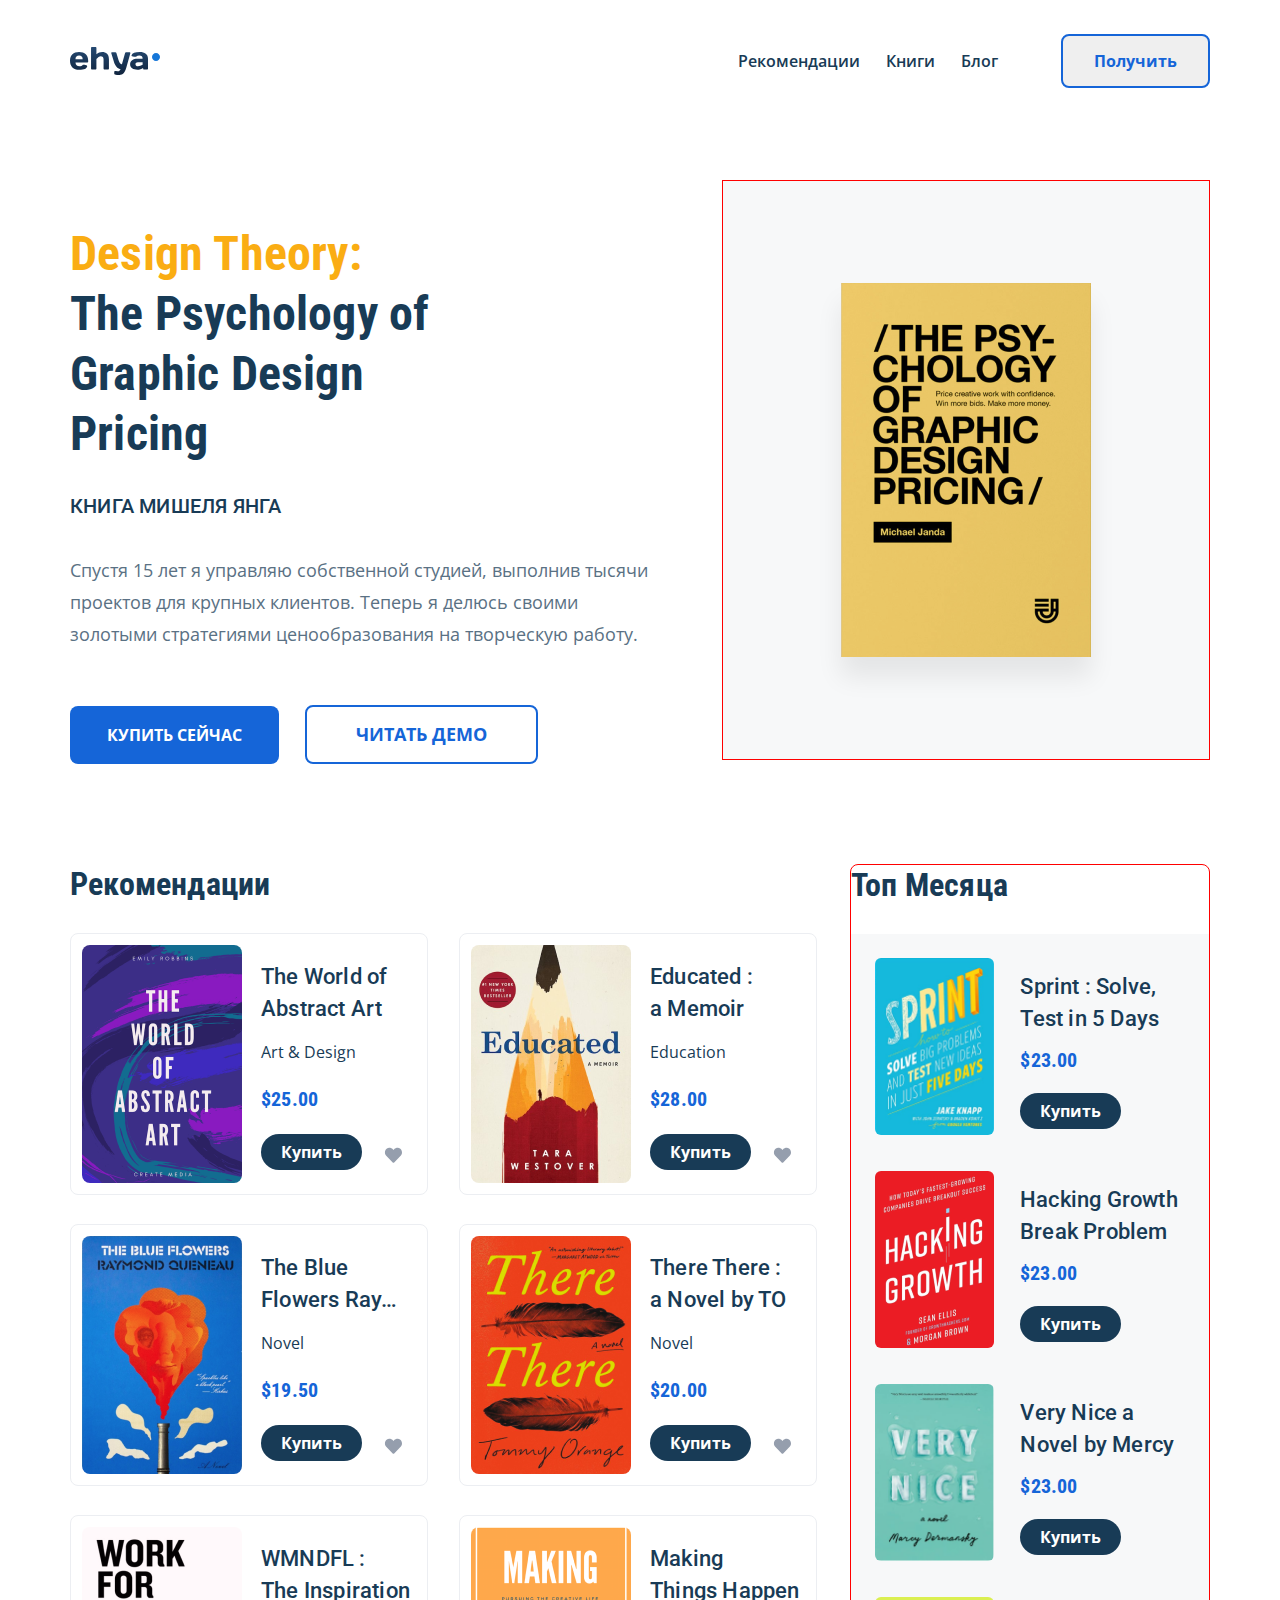
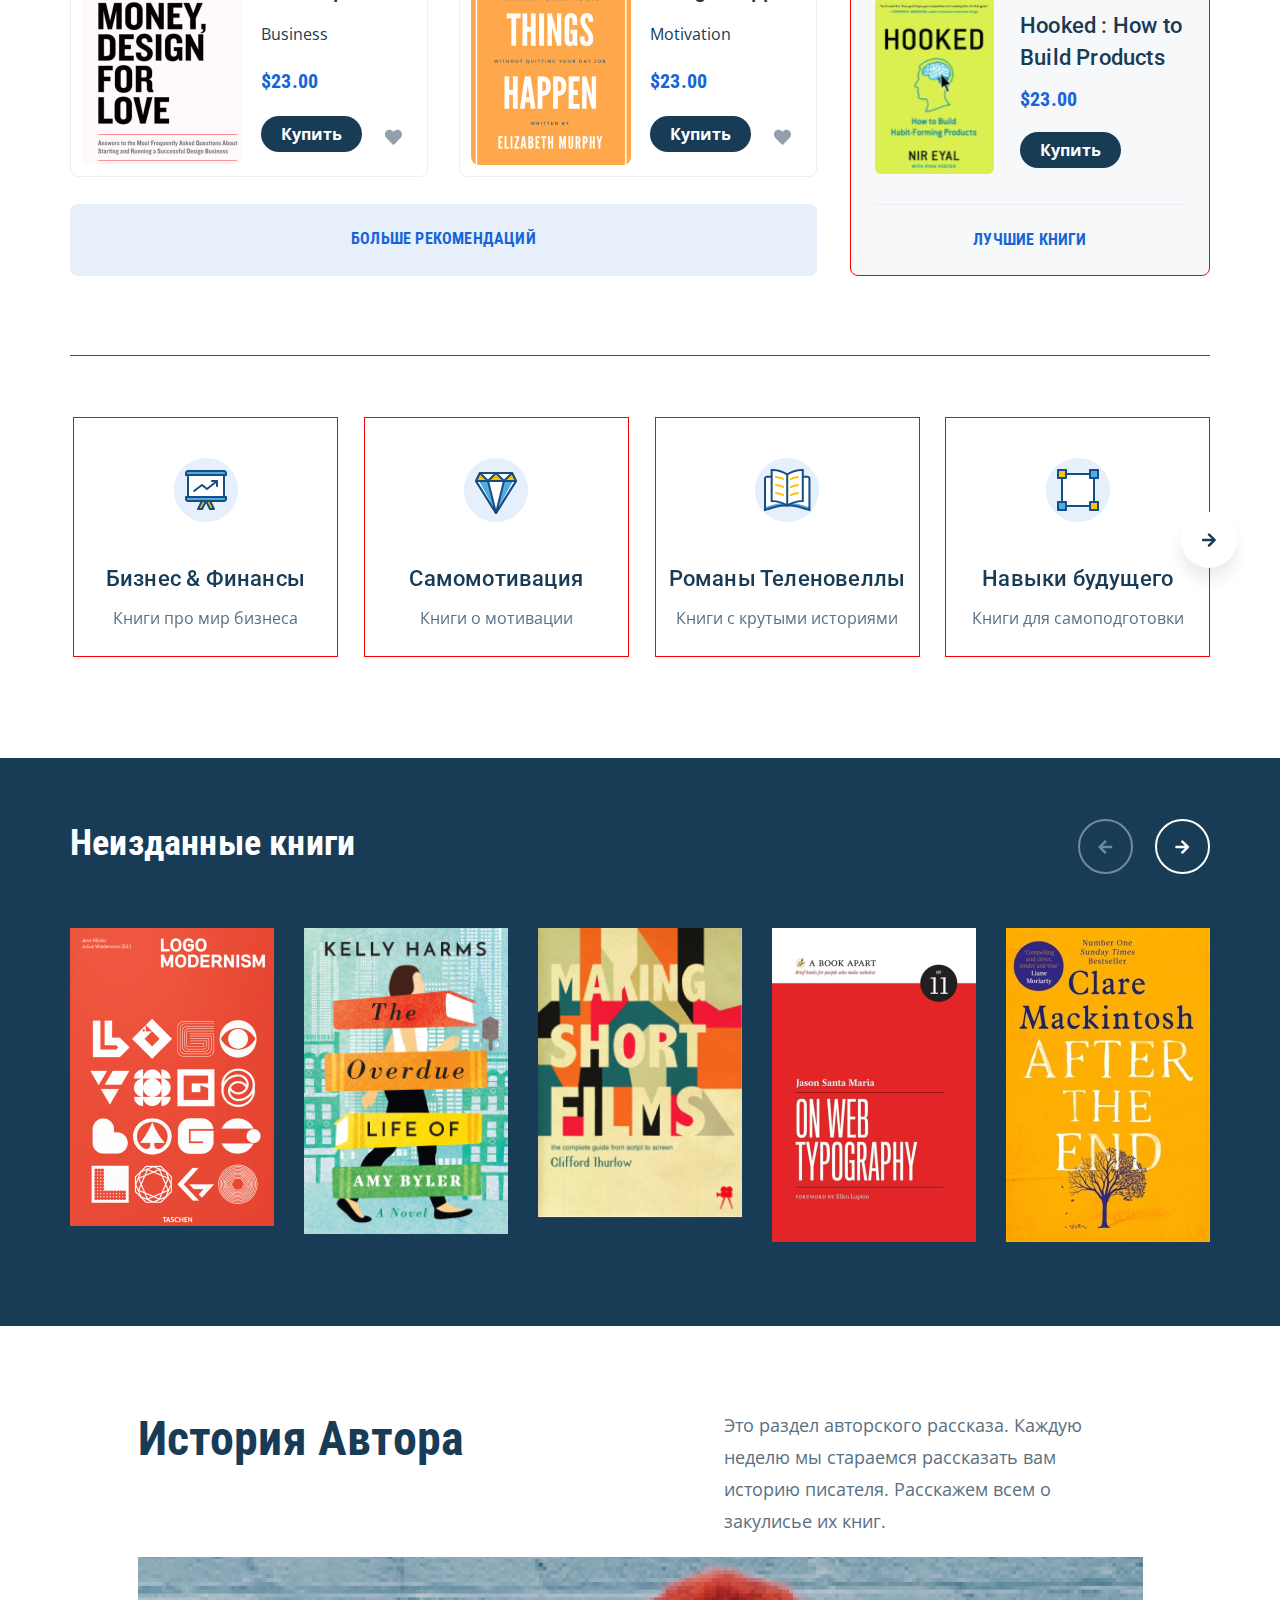
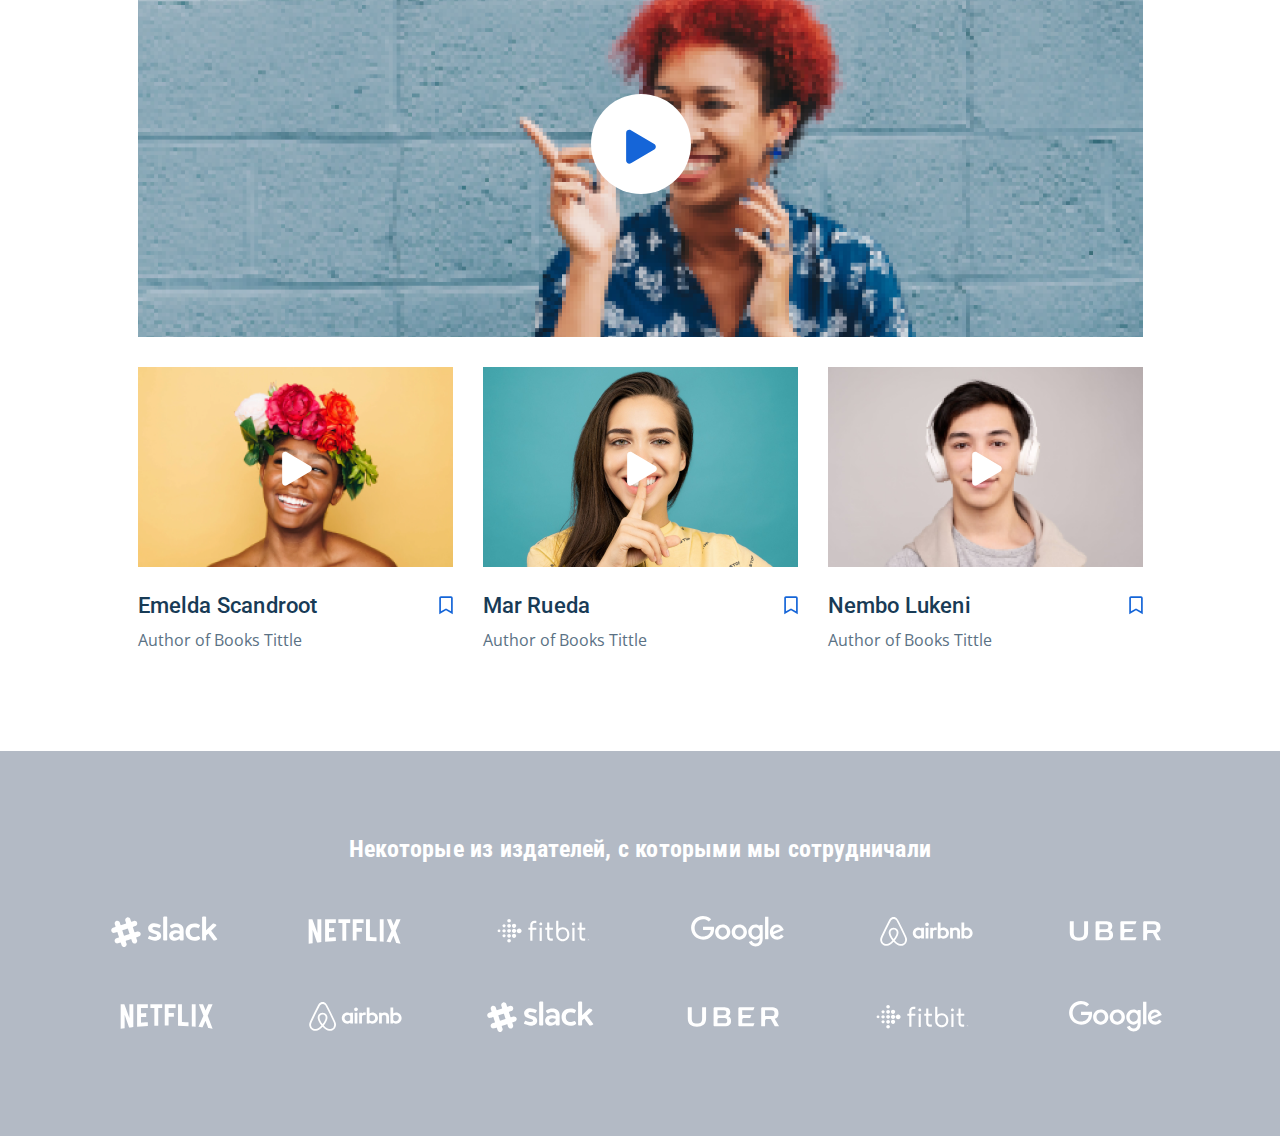
==== index.html @ 6eba4213 "create: add pertners block + mobile responsive" ====
<!DOCTYPE html>
<html lang="ru">
  <head>
    <meta charset="UTF-8" />
    <meta http-equiv="X-UA-Compatible" content="IE=edge" />
    <meta name="viewport" content="width=device-width, initial-scale=1.0" />
    <title>Ehya</title>
    <link rel="preconnect" href="https://fonts.gstatic.com" />
    <link
      href="https://fonts.googleapis.com/css2?family=Open+Sans:wght@400;600;700&family=Roboto+Condensed:wght@700&family=Roboto:wght@500&display=swap"
      rel="stylesheet"
    />
    <link rel="stylesheet" href="css/swiper-bundle.min.css" />
    <link rel="stylesheet" href="css/owl.carousel.min.css" />
    <link rel="stylesheet" href="css/jquery.fancybox.min.css" />
    <link rel="stylesheet" href="css/owl.theme.default.min.css" />

    <!-- <link rel="stylesheet" href="css/slick.css" /> -->
    <link rel="stylesheet" href="css/style.css" />
  </head>
  <body>
    <header class="navbar navbar_fixed">
      <div class="container navbar__container">
        <div class="navbar-wrap">
          <a href="index.html" class="logo">
            <img src="img/logo.svg" alt="Logo" class="logo__image" />
          </a>
          <div class="info navbar__info">
            <ul class="info-menu">
              <li class="info-menu__item info-menu__item_mobile-hidden">
                <a href="#" class="info-menu__link">Рекомендации</a>
              </li>
              <li class="info-menu__item info-menu__item_mobile-hidden">
                <a href="#" class="info-menu__link">Книги</a>
              </li>
              <li class="info-menu__item info-menu__item_mobile-hidden">
                <a href="#" class="info-menu__link">Блог</a>
              </li>
            </ul>
            <button class="button info__button">Получить</button>
            <button class="button navbar__button">
              <span class="button__line"></span
              ><span class="button__line"></span
              ><span class="button__line"></span>
            </button>
            <ul class="info-menu info-menu_mobile">
              <li class="info-menu__item info-menu__item_mobile-visible">
                <a href="#" class="info-menu__link">Рекомендации</a>
              </li>
              <li class="info-menu__item info-menu__item_mobile-visible">
                <a href="#" class="info-menu__link">Книги</a>
              </li>
              <li class="info-menu__item info-menu__item_mobile-visible">
                <a href="#" class="info-menu__link">Блог</a>
              </li>
              <li class="info-menu__item info-menu__item_mobile-visible">
                <button
                  class="
                    button
                    info-menu__button info-menu__button_mobile-visible
                  "
                >
                  Получить
                </button>
              </li>
            </ul>
          </div>
        </div>
      </div>
    </header>
    <section class="book">
      <div class="container">
        <div class="book-wrap">
          <div class="book__info">
            <h1 class="book-title">
              Design Theory:<br />
              <span class="book-title__part">
                The Psychology of Graphic Design Pricing</span
              >
            </h1>
            <span class="book__subtitle">книга Мишеля Янга</span>
            <p class="book__text">
              Спустя 15 лет я управляю собственной студией, выполнив тысячи
              проектов для крупных клиентов. Теперь я делюсь своими золотыми
              стратегиями ценообразования на творческую работу.
            </p>
            <div class="button-wrapper">
              <button class="button book__button book__button_left">
                Купить сейчас
              </button>
              <button class="button book__button book__button_right">
                Читать демо
              </button>
            </div>
          </div>
          <div class="book-image">
            <div class="book-image__wrapper">
              <img src="img/book.png" alt="" class="book-image__img" />
            </div>
          </div>
        </div>
      </div>
    </section>
    <section class="board">
      <div class="container">
        <div class="board-wrap">
          <div class="advice">
            <div class="advice__title">Рекомендации</div>
            <div class="advice-wrap">
              <div class="advice-card">
                <div class="advice-card-wrapper">
                  <img
                    src="img/advice-1.png"
                    alt=""
                    class="advice-card-wrapper__img"
                  />
                </div>
                <div class="advice-card-info">
                  <div class="advice-card-info__title">
                    The World of Abstract Art
                  </div>
                  <div class="advice-card-info__subtitle">Art & Design</div>
                  <div class="advice-card-info__price">$25.00</div>
                  <div class="data advice__data">
                    <button class="button advice__button">Купить</button>
                    <div class="advice-like">
                      <svg class="advice-like__img">
                        <use xlink:href="img/sprite.svg#heart"></use>
                      </svg>
                    </div>
                  </div>
                </div>
              </div>

              <div class="advice-card">
                <div class="advice-card-wrapper">
                  <img
                    src="img/advice-2.png"
                    alt=""
                    class="advice-card-wrapper__img"
                  />
                </div>
                <div class="advice-card-info">
                  <div class="advice-card-info__title">
                    Educated :<br />
                    a Memoir
                  </div>
                  <div class="advice-card-info__subtitle">Education</div>
                  <div class="advice-card-info__price">$28.00</div>
                  <div class="data advice__data">
                    <button class="button advice__button">Купить</button>
                    <div class="advice-like">
                      <svg class="advice-like__img">
                        <use xlink:href="img/sprite.svg#heart"></use>
                      </svg>
                    </div>
                  </div>
                </div>
              </div>

              <div class="advice-card">
                <div class="advice-card-wrapper">
                  <img
                    src="img/advice-3.png"
                    alt=""
                    class="advice-card-wrapper__img"
                  />
                </div>
                <div class="advice-card-info">
                  <div class="advice-card-info__title">
                    The Blue Flowers Ray…
                  </div>
                  <div class="advice-card-info__subtitle">Novel</div>
                  <div class="advice-card-info__price">$19.50</div>
                  <div class="data advice__data">
                    <button class="button advice__button">Купить</button>
                    <div class="advice-like">
                      <svg class="advice-like__img">
                        <use xlink:href="img/sprite.svg#heart"></use>
                      </svg>
                    </div>
                  </div>
                </div>
              </div>

              <div class="advice-card">
                <div class="advice-card-wrapper">
                  <img
                    src="img/advice-4.png"
                    alt=""
                    class="advice-card-wrapper__img"
                  />
                </div>
                <div class="advice-card-info">
                  <div class="advice-card-info__title">
                    There There :<br />a Novel by TO
                  </div>
                  <div class="advice-card-info__subtitle">Novel</div>
                  <div class="advice-card-info__price">$20.00</div>
                  <div class="data advice__data">
                    <button class="button advice__button">Купить</button>
                    <div class="advice-like">
                      <svg class="advice-like__img">
                        <use xlink:href="img/sprite.svg#heart"></use>
                      </svg>
                    </div>
                  </div>
                </div>
              </div>

              <div class="advice-card">
                <div class="advice-card-wrapper">
                  <img
                    src="img/advice-5.png"
                    alt=""
                    class="advice-card-wrapper__img"
                  />
                </div>
                <div class="advice-card-info">
                  <div class="advice-card-info__title">
                    WMNDFL :<br />The Inspiration
                  </div>
                  <div class="advice-card-info__subtitle">Business</div>
                  <div class="advice-card-info__price">$23.00</div>
                  <div class="data advice__data">
                    <button class="button advice__button">Купить</button>
                    <div class="advice-like">
                      <svg class="advice-like__img">
                        <use xlink:href="img/sprite.svg#heart"></use>
                      </svg>
                    </div>
                  </div>
                </div>
              </div>

              <div class="advice-card">
                <div class="advice-card-wrapper">
                  <img
                    src="img/advice-6.png"
                    alt=""
                    class="advice-card-wrapper__img"
                  />
                </div>
                <div class="advice-card-info">
                  <div class="advice-card-info__title">
                    Making<br />
                    Things Happen
                  </div>
                  <div class="advice-card-info__subtitle">Motivation</div>
                  <div class="advice-card-info__price">$23.00</div>
                  <div class="data advice__data">
                    <button class="button advice__button">Купить</button>
                    <div class="advice-like">
                      <svg class="advice-like__img">
                        <use xlink:href="img/sprite.svg#heart"></use>
                      </svg>
                    </div>
                  </div>
                </div>
              </div>
            </div>
            <div class="advice__more-books">
              <a class="advice__link" href="#">Больше рекомендаций</a>
            </div>
          </div>
          <div class="the-best">
            <div class="the-best__title">Топ Месяца</div>
            <div class="the-best-wrap">
              <div class="the-best-card">
                <div class="the-best-card-wrapper">
                  <img
                    src="img/the-best-1.png"
                    alt=""
                    class="the-best-card-wrapper__img"
                  />
                </div>
                <div class="the-best-card-info">
                  <div class="the-best-card-info__title">
                    Sprint : Solve,<br />Test in 5 Days
                  </div>
                  <div class="the-best-card-info__price">$23.00</div>
                  <div class="data the-best__data">
                    <button class="button the-best__button">Купить</button>
                  </div>
                </div>
              </div>
              <div class="the-best-card">
                <div class="the-best-card-wrapper">
                  <img
                    src="img/the-best-2.png"
                    alt=""
                    class="the-best-card-wrapper__img"
                  />
                </div>
                <div class="the-best-card-info">
                  <div class="the-best-card-info__title">
                    Hacking Growth Break Problem
                  </div>
                  <div class="the-best-card-info__price">$23.00</div>
                  <div class="data the-best__data">
                    <button class="button the-best__button">Купить</button>
                  </div>
                </div>
              </div>
              <div class="the-best-card">
                <div class="the-best-card-wrapper">
                  <img
                    src="img/the-best-3.png"
                    alt=""
                    class="the-best-card-wrapper__img"
                  />
                </div>
                <div class="the-best-card-info">
                  <div class="the-best-card-info__title">
                    Very Nice a<br />
                    Novel by Mercy
                  </div>
                  <div class="the-best-card-info__price">$23.00</div>
                  <div class="data the-best__data">
                    <button class="button the-best__button">Купить</button>
                  </div>
                </div>
              </div>
              <div class="the-best-card">
                <div class="the-best-card-wrapper">
                  <img
                    src="img/the-best-4.png"
                    alt=""
                    class="the-best-card-wrapper__img"
                  />
                </div>
                <div class="the-best-card-info">
                  <div class="the-best-card-info__title">
                    Hooked : How to Build Products
                  </div>
                  <div class="the-best-card-info__price">$23.00</div>
                  <div class="data the-best__data">
                    <button class="button the-best__button">Купить</button>
                  </div>
                </div>
              </div>
              <div class="the-best__best-books">
                <a class="the-best__link" href="#">Лучшие книги</a>
              </div>
            </div>
          </div>
        </div>
      </div>
    </section>
    <section class="catalog">
      <div class="container catalog__container">
        <div class="catalog-wrap">
          <div
            class="catalog-slider catalog__slider catalog__slider_mobile-hidden"
          >
            <div class="catalog-wrapper owl-carousel owl-theme">
              <div class="catalog-slider__slide item">
                <div class="catalog-wrapper">
                  <img
                    class="catalog-slider__img"
                    src="img/catalog-1.svg"
                    alt="slide"
                  />
                </div>
                <h2 class="catalog__title">Бизнес & Финансы</h2>
                <span class="catalog__subtitle">Книги про мир бизнеса</span>
              </div>
              <div class="catalog-slider__slide item">
                <div class="catalog-wrapper">
                  <img
                    class="catalog-slider__img"
                    src="img/catalog-2.svg"
                    alt="slide"
                  />
                </div>
                <h2 class="catalog__title">Самомотивация</h2>
                <span class="catalog__subtitle">Книги о мотивации</span>
              </div>
              <div class="catalog-slider__slide item">
                <div class="catalog-wrapper">
                  <img
                    class="catalog-slider__img"
                    src="img/catalog-3.svg"
                    alt="slide"
                  />
                </div>
                <h2 class="catalog__title">Романы Теленовеллы</h2>
                <span class="catalog__subtitle">Книги с крутыми историями</span>
              </div>
              <div class="catalog-slider__slide item">
                <div class="catalog-wrapper">
                  <img
                    class="catalog-slider__img"
                    src="img/catalog-4.svg"
                    alt="slide"
                  />
                </div>
                <h2 class="catalog__title">Навыки будущего</h2>
                <span class="catalog__subtitle">Книги для самоподготовки</span>
              </div>
              <div class="catalog-slider__slide item">
                <div class="catalog-wrapper">
                  <img
                    class="catalog-slider__img"
                    src="img/catalog-1.svg"
                    alt="slide"
                  />
                </div>
                <h2 class="catalog__title">Бизнес & Финансы</h2>
                <span class="catalog__subtitle">Книги про мир бизнеса</span>
              </div>
              <div class="catalog-slider__slide item">
                <div class="catalog-wrapper">
                  <img
                    class="catalog-slider__img"
                    src="img/catalog-2.svg"
                    alt="slide"
                  />
                </div>
                <h2 class="catalog__title">Самомотивация</h2>
                <span class="catalog__subtitle">Книги о мотивации</span>
              </div>
              <div class="catalog-slider__slide item">
                <div class="catalog-wrapper">
                  <img
                    class="catalog-slider__img"
                    src="img/catalog-3.svg"
                    alt="slide"
                  />
                </div>
                <h2 class="catalog__title">Романы Теленовеллы</h2>
                <span class="catalog__subtitle">Книги с крутыми историями</span>
              </div>
              <div class="catalog-slider__slide item">
                <div class="catalog-wrapper">
                  <img
                    class="catalog-slider__img"
                    src="img/catalog-4.svg"
                    alt="slide"
                  />
                </div>
                <h2 class="catalog__title">Навыки будущего</h2>
                <span class="catalog__subtitle">Книги для самоподготовки</span>
              </div>
            </div>
          </div>

          <div
            class="
              catalog-slider catalog__slider catalog__slider_mobile-visible
            "
          >
            <div class="catalog-wrapper owl-carousel owl-theme">
              <div class="catalog-slider__slide item">
                <div class="catalog-wrapper">
                  <img
                    class="catalog-slider__img"
                    src="img/catalog-1.svg"
                    alt="slide"
                  />
                </div>
                <h2 class="catalog__title">Бизнес & Финансы</h2>
                <span class="catalog__subtitle">Книги про мир бизнеса</span>
              </div>

              <div class="catalog-slider__slide catalog-slider__slide_mt item">
                <div class="catalog-wrapper">
                  <img
                    class="catalog-slider__img"
                    src="img/catalog-3.svg"
                    alt="slide"
                  />
                </div>
                <h2 class="catalog__title">Романы Теленовеллы</h2>
                <span class="catalog__subtitle">Книги с крутыми историями</span>
              </div>
              <div class="catalog-slider__slide item">
                <div class="catalog-wrapper">
                  <img
                    class="catalog-slider__img"
                    src="img/catalog-2.svg"
                    alt="slide"
                  />
                </div>
                <h2 class="catalog__title">Самомотивация</h2>
                <span class="catalog__subtitle catalog__subtitle_two"
                  >Книги о мотивации</span
                >
              </div>
              <div class="catalog-slider__slide catalog-slider__slide_mt item">
                <div class="catalog-wrapper">
                  <img
                    class="catalog-slider__img"
                    src="img/catalog-4.svg"
                    alt="slide"
                  />
                </div>
                <h2 class="catalog__title">Навыки будущего</h2>
                <span class="catalog__subtitle">Книги для самоподготовки</span>
              </div>
              <div class="catalog-slider__slide item">
                <div class="catalog-wrapper">
                  <img
                    class="catalog-slider__img"
                    src="img/catalog-1.svg"
                    alt="slide"
                  />
                </div>
                <h2 class="catalog__title">Бизнес & Финансы</h2>
                <span class="catalog__subtitle">Книги про мир бизнеса</span>
              </div>

              <div class="catalog-slider__slide catalog-slider__slide_mt item">
                <div class="catalog-wrapper">
                  <img
                    class="catalog-slider__img"
                    src="img/catalog-3.svg"
                    alt="slide"
                  />
                </div>
                <h2 class="catalog__title">Романы Теленовеллы</h2>
                <span class="catalog__subtitle">Книги с крутыми историями</span>
              </div>
              <div class="catalog-slider__slide item">
                <div class="catalog-wrapper">
                  <img
                    class="catalog-slider__img"
                    src="img/catalog-2.svg"
                    alt="slide"
                  />
                </div>
                <h2 class="catalog__title">Самомотивация</h2>
                <span class="catalog__subtitle catalog__subtitle_two"
                  >Книги о мотивации</span
                >
              </div>
              <div class="catalog-slider__slide catalog-slider__slide_mt item">
                <div class="catalog-wrapper">
                  <img
                    class="catalog-slider__img"
                    src="img/catalog-4.svg"
                    alt="slide"
                  />
                </div>
                <h2 class="catalog__title">Навыки будущего</h2>
                <span class="catalog__subtitle">Книги для самоподготовки</span>
              </div>
            </div>
          </div>
        </div>
      </div>

      <!-- </div>
      </div> -->
    </section>
    <section class="unpublished">
      <div class="container">
        <div class="unpublished-top">
          <div class="unpublished-top__title">Неизданные книги</div>
          <div class="unpublished-top__buttons">
            <div class="unpublished__button unpublished__button_prev">
              <!-- <svg class="icon">
                <use xlink:href="#arrow-prev"></use>
              </svg> -->
            </div>
            <div class="unpublished__button unpublished__button_next">
              <!-- <svg class="unpublished-svg">
                <use xlink:href="#arrow-next"></use>
              </svg> -->
            </div>
          </div>
        </div>
        <div class="unpublished-bottom">
          <div class="swiper-container unpublished-slider unpublished__slider">
            <div class="swiper-wrapper">
              <div class="swiper-slide unpublished-slider__slide">
                <img
                  class="unpublished-slider__img"
                  src="img/unpublished-1.png"
                  alt="slide"
                />
              </div>
              <div class="swiper-slide unpublished-slider__slide">
                <img
                  class="unpublished-slider__img"
                  src="img/unpublished-2.png"
                  alt="slide"
                />
              </div>
              <div class="swiper-slide unpublished-slider__slide">
                <img
                  class="unpublished-slider__img"
                  src="img/unpublished-3.png"
                  alt="slide"
                />
              </div>
              <div class="swiper-slide unpublished-slider__slide">
                <img
                  class="unpublished-slider__img"
                  src="img/unpublished-4.png"
                  alt="slide"
                />
              </div>
              <div class="swiper-slide unpublished-slider__slide">
                <img
                  class="unpublished-slider__img"
                  src="img/unpublished-5.png"
                  alt="slide"
                />
              </div>
              <div class="swiper-slide unpublished-slider__slide">
                <img
                  class="unpublished-slider__img"
                  src="img/unpublished-5.png"
                  alt="slide"
                />
              </div>
            </div>
          </div>
        </div>
      </div>
    </section>
    <section class="history">
      <div class="container history__container">
        <div class="history-top">
          <div class="history-top__title">История Автора</div>
          <div class="history-top__subtitle">
            Это раздел авторского рассказа. Каждую неделю мы стараемся
            рассказать вам историю писателя. Расскажем всем о закулисье их книг.
          </div>
        </div>
        <div class="history-medium">
          <div class="video history-medium__video">
            <!-- <img class="history-medium__img" src="img/history-1c.png" alt="" /> -->
            <a data-fancybox href="https://www.youtube.com/watch?v=wInZ_WzVOvU">
              <svg class="history-medium__icon">
                <use xlink:href="img/sprite.svg#play"></use>
              </svg>
            </a>
          </div>
        </div>
        <div class="history-bottom">
          <div class="history-bottom__sect">
            <div class="video history-bottom__video">
              <img class="history-bottom__img" src="img/history-2.png" alt="" />
              <a
                data-fancybox
                href="https://www.youtube.com/watch?v=E-ceR_lY0-w"
              >
                <svg class="history-bottom__icon">
                  <use xlink:href="img/sprite.svg#play"></use>
                </svg>
              </a>
            </div>
            <div class="history-bottom__info">
              <div class="history-bottom__title">Emelda Scandroot</div>
              <svg class="history-bottom__icon-plus">
                <use xlink:href="img/sprite.svg#history-plus"></use>
              </svg>
            </div>
            <div class="history-bottom__subtitle">Author of Books Tittle</div>
          </div>
          <div class="history-bottom__sect">
            <div class="video history-bottom__video-3">
              <!-- <img class="history-bottom__img" src="img/history-3.png" alt="" /> -->
              <a
                data-fancybox
                href="https://www.youtube.com/watch?v=phHoI8uZFD8"
              >
                <svg class="history-bottom__icon">
                  <use xlink:href="img/sprite.svg#play"></use>
                </svg>
              </a>
            </div>
            <div class="history-bottom__info">
              <div class="history-bottom__title">Mar Rueda</div>
              <svg class="history-bottom__icon-plus">
                <use xlink:href="img/sprite.svg#history-plus"></use>
              </svg>
            </div>
            <div class="history-bottom__subtitle">Author of Books Tittle</div>
          </div>
          <div class="history-bottom__sect">
            <div class="video history-bottom__video">
              <img class="history-bottom__img" src="img/history-4.png" alt="" />
              <a
                data-fancybox
                href="https://www.youtube.com/watch?v=zRuaKl_M8RM"
              >
                <svg class="history-bottom__icon">
                  <use xlink:href="img/sprite.svg#play"></use>
                </svg>
              </a>
            </div>
            <div class="history-bottom__info">
              <div class="history-bottom__title">Nembo Lukeni</div>
              <svg class="history-bottom__icon-plus">
                <use xlink:href="img/sprite.svg#history-plus"></use>
              </svg>
            </div>
            <div class="history-bottom__subtitle">Author of Books Tittle</div>
          </div>
        </div>
      </div>
    </section>
    <section class="cooperation">
      <div class="container">
        <div class="cooperation__title">
          Некоторые из издателей, с которыми мы сотрудничали
        </div>
        <div class="cooperation__wrapper">
          <div class="cooperation__company">
            <a class="cooperation__img">
              <svg class="cooperation-icon cooperation-icon_1">
                <use xlink:href="img/sprite.svg#coop-1"></use>
              </svg>
            </a>
          </div>
          <div class="cooperation__company">
            <a class="cooperation__img">
              <svg class="cooperation-icon cooperation-icon_2">
                <use xlink:href="img/sprite.svg#coop-2"></use>
              </svg>
            </a>
          </div>
          <div class="cooperation__company">
            <a class="cooperation__img">
              <svg class="cooperation-icon cooperation-icon_3">
                <use xlink:href="img/sprite.svg#coop-3"></use>
              </svg>
            </a>
          </div>
          <div class="cooperation__company">
            <a class="cooperation__img">
              <svg class="cooperation-icon cooperation-icon_4">
                <use xlink:href="img/sprite.svg#coop-4"></use>
              </svg>
            </a>
          </div>
          <div class="cooperation__company">
            <a class="cooperation__img">
              <svg class="cooperation-icon cooperation-icon_5">
                <use xlink:href="img/sprite.svg#coop-5"></use>
              </svg>
            </a>
          </div>
          <div class="cooperation__company">
            <a class="cooperation__img">
              <svg class="cooperation-icon cooperation-icon_6">
                <use xlink:href="img/sprite.svg#coop-6"></use>
              </svg>
            </a>
          </div>
          <div class="cooperation__company">
            <a class="cooperation__img">
              <svg class="cooperation-icon cooperation-icon_7">
                <use xlink:href="img/sprite.svg#coop-2"></use>
              </svg>
            </a>
          </div>
          <div class="cooperation__company">
            <a class="cooperation__img">
              <svg class="cooperation-icon cooperation-icon_8">
                <use xlink:href="img/sprite.svg#coop-5"></use>
              </svg>
            </a>
          </div>
          <div class="cooperation__company">
            <a class="cooperation__img">
              <svg class="cooperation-icon cooperation-icon_9">
                <use xlink:href="img/sprite.svg#coop-1"></use>
              </svg>
            </a>
          </div>
          <div class="cooperation__company">
            <a class="cooperation__img">
              <svg class="cooperation-icon cooperation-icon_10">
                <use xlink:href="img/sprite.svg#coop-6"></use>
              </svg>
            </a>
          </div>
          <div class="cooperation__company">
            <a class="cooperation__img">
              <svg class="cooperation-icon cooperation-icon_11">
                <use xlink:href="img/sprite.svg#coop-3"></use>
              </svg>
            </a>
          </div>
          <div class="cooperation__company">
            <a class="cooperation__img">
              <svg class="cooperation-icon cooperation-icon_12">
                <use xlink:href="img/sprite.svg#coop-4"></use>
              </svg>
            </a>
          </div>
        </div>
      </div>
    </section>
    <script src="js/jquery-3.6.0.min.js"></script>
    <script src="js/swiper-bundle.min.js"></script>
    <!-- <script src="js/slick.js"></script> -->
    <script src="js/owl.carousel.min.js"></script>
    <script src="js/owl2row.js"></script>
    <script src="js/jquery.fancybox.min.js"></script>

    <script src="js/main.js"></script>
  </body>
</html>
---- css/style.css ----
*{box-sizing:border-box}body{font-family:'Open Sans', sans-serif;background-color:#fff;overflow-x:hidden}.container{max-width:1140px;margin:auto}img{max-width:100%}ul{padding-left:0px}.button{color:#1565D8;font-family:'Open Sans', sans-serif;font-style:normal;font-weight:bold;text-align:center;border:2px solid #1565D8;border-radius:8px;cursor:pointer}/*! normalize.css v8.0.1 | MIT License | github.com/necolas/normalize.css */html{line-height:1.15;-webkit-text-size-adjust:100%}body{margin:0}main{display:block}h1{font-size:2em;margin:0.67em 0}hr{box-sizing:content-box;height:0;overflow:visible}pre{font-family:monospace, monospace;font-size:1em}a{background-color:transparent}abbr[title]{border-bottom:none;text-decoration:underline;text-decoration:underline dotted}b,strong{font-weight:bolder}code,kbd,samp{font-family:monospace, monospace;font-size:1em}small{font-size:80%}sub,sup{font-size:75%;line-height:0;position:relative;vertical-align:baseline}sub{bottom:-0.25em}sup{top:-0.5em}img{border-style:none}button,input,optgroup,select,textarea{font-family:inherit;font-size:100%;line-height:1.15;margin:0}button,input{overflow:visible}button,select{text-transform:none}button,[type="button"],[type="reset"],[type="submit"]{-webkit-appearance:button}button::-moz-focus-inner,[type="button"]::-moz-focus-inner,[type="reset"]::-moz-focus-inner,[type="submit"]::-moz-focus-inner{border-style:none;padding:0}button:-moz-focusring,[type="button"]:-moz-focusring,[type="reset"]:-moz-focusring,[type="submit"]:-moz-focusring{outline:1px dotted ButtonText}fieldset{padding:0.35em 0.75em 0.625em}legend{box-sizing:border-box;color:inherit;display:table;max-width:100%;padding:0;white-space:normal}progress{vertical-align:baseline}textarea{overflow:auto}[type="checkbox"],[type="radio"]{box-sizing:border-box;padding:0}[type="number"]::-webkit-inner-spin-button,[type="number"]::-webkit-outer-spin-button{height:auto}[type="search"]{-webkit-appearance:textfield;outline-offset:-2px}[type="search"]::-webkit-search-decoration{-webkit-appearance:none}::-webkit-file-upload-button{-webkit-appearance:button;font:inherit}details{display:block}summary{display:list-item}template{display:none}[hidden]{display:none}.navbar{padding-top:34px;padding-bottom:26px;background-color:#fff}.navbar-wrap{display:flex;align-items:center;justify-content:space-between}.navbar__info{display:flex}.navbar__button{display:none}.logo{width:90px;height:28px}.logo__image{width:100%;height:100%}.info-menu{display:flex;list-style-type:none}.info-menu__button_mobile-visible{display:none}.info-menu_mobile{display:none}.info-menu__item{margin-left:13px;margin-right:13px}.info-menu__link{font-family:Open Sans;font-style:normal;font-weight:600;font-size:16px;line-height:22px;text-align:center;text-decoration:none;color:#183B56}.info__button,.info-menu__button{margin-left:50px;padding:8px 31px;font-size:16px;line-height:22px}.book{margin-top:66px;margin-bottom:50px}.book-wrap{display:flex;justify-content:space-between;align-items:flex-start}.book__info{max-width:585px}.book-title{color:#FAAD13;font-family:Roboto Condensed;font-style:normal;font-weight:bold;font-size:48px;line-height:60px;letter-spacing:0.2px;max-width:443px;margin-top:44px;margin-bottom:30px}.book-title__part{color:#183B56}.book__subtitle{font-family:Roboto;font-style:normal;font-weight:500;font-size:20px;line-height:24px;letter-spacing:0.2px;color:#183B56;text-transform:uppercase}.book__text{font-family:Open Sans;font-style:normal;font-weight:normal;font-size:18px;line-height:32px;color:#5A7184;margin-top:36px;margin-bottom:55px}.book-image{height:580px;width:488px;display:flex;justify-content:center;align-items:center;border:1px solid red;background-color:rgba(179,186,197,0.1)}.book-image__wrapper{position:absolute;height:374px;width:250px;background-color:rgba(0,0,0,0.0001);box-shadow:0px 20px 24px rgba(0,0,0,0.08)}.book-image__img{opacity:1;position:absolute;z-index:98;width:100%;height:100%;object-fit:cover}.book__button{font-family:Open Sans;font-style:normal;font-weight:bold;font-size:16px;line-height:22px;text-align:center;text-transform:uppercase;padding:18px 37px}.book__button_left{color:#fff;background-color:#1565D8;border:none}.book__button_right{padding:15px 49px;margin-left:22px;font-family:Open Sans;font-style:normal;font-weight:bold;font-size:18px;line-height:25px;background-color:#fff}.board{margin-top:100px;margin-bottom:79px}.board-wrap{display:flex;justify-content:space-between}.advice{max-width:747px}.advice__more-books{display:flex;justify-content:center;text-transform:uppercase;margin-top:27px;background-color:rgba(21,101,216,0.1);border-radius:8px;padding-top:25px;padding-bottom:27px}.advice__link{text-decoration:none;font-family:Roboto Condensed;font-style:normal;font-weight:bold;font-size:16px;line-height:20px;text-align:center;letter-spacing:0.2px;color:#1565D8}.advice-wrap{display:flex;justify-content:space-between;align-items:flex-start;flex-wrap:wrap}.advice__title{font-family:Roboto Condensed;font-style:normal;font-weight:bold;font-size:32px;line-height:40px;letter-spacing:0.2px;color:#183B56}.advice__button{color:#fff;font-family:Open Sans;font-style:normal;font-weight:bold;font-size:16px;line-height:22px;border-radius:2000px;border:none;background-color:#183B56;padding:7px 20px}.advice-card{border:1px solid #ECEEF2;border-radius:8px;display:flex;justify-content:space-between;max-width:358px;min-height:260px;padding:11px 0 11px 11px;margin-top:29px}.advice-card-wrapper{min-width:160px;height:238px}.advice-card-wrapper__img{height:100%;width:100%;object-fit:cover;border-radius:8px}.advice-card-info{padding:16px 16px 13px 19px;display:flex;flex-direction:column;justify-content:space-between;min-width:189px}.advice-card-info__title{font-family:Roboto;font-style:normal;font-weight:500;font-size:22px;line-height:32px;letter-spacing:0.2px;color:#183B56}.advice-card-info__subtitle{font-family:Open Sans;font-style:normal;font-weight:normal;font-size:16px;line-height:22px;color:#183B56;margin-top:-7px}.advice-card-info__price{font-family:Roboto Condensed;font-style:normal;font-weight:bold;font-size:20px;line-height:24px;letter-spacing:0.2px;color:#1565D8}.advice-like__img{width:18px;height:21px;fill:#959ead;margin-top:10px;margin-right:13px}.data{display:flex;justify-content:space-between;align-items:center}.the-best{max-width:360px;border:1px solid red;border-radius:8px}.the-best__best-books{display:flex;justify-content:center;text-transform:uppercase;margin-top:44px;margin-bottom:25px}.the-best__link{text-decoration:none;font-family:Roboto Condensed;font-style:normal;font-weight:bold;font-size:16px;line-height:20px;text-align:center;letter-spacing:0.2px;color:#1565D8;position:relative}.the-best__link:after{content:"";display:block;width:312px;height:1px;background-color:#ECEEF2;position:absolute;top:-26px;left:-100px;z-index:119}.the-best__button{font-family:Open Sans;font-style:normal;font-weight:bold;font-size:16px;line-height:22px;color:#fff;padding:7px 20px;background-color:#183B56;border-radius:2000px;border:none}.the-best-wrap{display:flex;flex-direction:column;margin-top:29px;background-color:rgba(179,186,197,0.1)}.the-best-card{display:flex;padding:24px 0px 12px 24px}.the-best-card-wrapper{min-width:119px;height:177px}.the-best-card-wrapper__img{width:100%;height:100%;object-fit:cover;border-radius:6px}.the-best-card-info{display:flex;flex-direction:column;justify-content:space-between;padding:13px 22px 6px 26px}.the-best-card-info__title{font-family:Roboto;font-style:normal;font-weight:500;font-size:22px;line-height:32px;letter-spacing:0.2px;color:#183B56}.the-best-card-info__price{font-family:Roboto Condensed;font-style:normal;font-weight:bold;font-size:20px;line-height:24px;letter-spacing:0.2px;color:#1565D8;margin-top:-9px}.the-best__title{font-family:Roboto Condensed;font-style:normal;font-weight:bold;font-size:32px;line-height:40px;letter-spacing:0.2px;color:#183B56}.catalog{margin-top:61px;margin-bottom:67px}.catalog-wrap{position:relative}.catalog-wrap:after{content:"";display:block;width:100%;height:1px;background-color:red;position:absolute;top:0px;left:0;z-index:119}.catalog-slider{display:flex;margin-left:3px}.catalog-slider__img{width:64px;height:64px}.catalog-slider__slide{max-width:265px;width:265px;display:flex;flex-direction:column;align-items:center;justify-content:space-between;margin-top:46px;border:1px solid red;padding-top:40px;padding-bottom:27px;height:240px}.catalog__slider_mobile-visible{display:none}.catalog__title{font-family:Roboto;font-style:normal;font-weight:500;font-size:22px;line-height:32px;text-align:center;letter-spacing:0.2px;color:#183B56;margin-top:40px}.catalog__subtitle{font-family:Open Sans;font-style:normal;font-weight:normal;font-size:16px;line-height:22px;text-align:center;color:#5A7184;margin-top:-7px;display:flex;justify-content:center}.owl-nav{position:absolute;top:45%;right:0;transform:translateY(-50%);z-index:99;width:14px;height:18px;border:none;cursor:pointer;background-repeat:no-repeat;background-position:center;background-size:10px;background-color:transparent}.owl-next{position:absolute;right:-32px;background-size:100%;z-index:145;display:block}.owl-next:after{content:"";background-image:url(../img/arrow-next.svg);background-repeat:no-repeat;background-position:center;display:block;width:56px;height:56px;border-radius:100%;background-color:#fff;box-shadow:0px 12px 16px rgba(0,0,0,0.08);position:relative;top:0px;left:0px;z-index:5}.owl-next:hover{background-color:none}.owl-prev{display:none}.owl-theme .owl-nav [class*="owl-"]:hover{background:none}.owl-item{list-style-type:none}.unpublished{background-color:#183B56;padding-top:61px;padding-bottom:80px}.unpublished-top{display:flex;justify-content:space-between;margin-bottom:54px}.unpublished-top__buttons{display:flex;min-width:132px;justify-content:space-between}.unpublished-top__title{font-family:Roboto Condensed;font-style:normal;font-weight:bold;font-size:36px;line-height:48px;letter-spacing:0.2px;color:#fff}.unpublished__slider{display:flex;justify-content:space-between}.unpublished-slider__disabled{opacity:0.4}.unpublished__button{width:55px;height:55px;border-radius:100%;border:2px solid #fff;cursor:pointer;background-repeat:no-repeat;background-position:center}.unpublished__button_next{background-image:url(../img/arrow-next-2.svg);border:2px solid #fff}.unpublished__button_prev{background-image:url(../img/arrow-prev.svg);border:2px solid #fff}.unpublished__button__slide{height:298px;max-width:204px;width:204px}.unpublished__button__img{height:100%;width:100%;object-fit:cover;box-shadow:0px 12px 16px rgba(0,0,0,0.08);border-radius:8px}.unpublished-slider__disabled{color:#5A7184}.history{margin-top:83px;margin-bottom:100px}.history__container{max-width:1005px}.history-top{display:flex;justify-content:space-between;align-items:flex-start;margin-right:39px;margin-bottom:20px}.history-top__new{display:block}.history-top__title{font-family:Roboto Condensed;font-style:normal;font-weight:bold;font-size:48px;line-height:60px;letter-spacing:0.2px;color:#183B56}.history-top__subtitle{font-family:Open Sans;font-style:normal;font-weight:normal;font-size:18px;line-height:32px;color:#5A7184;max-width:380px;text-align-last:left}.history-medium{margin-bottom:-70px}.history-medium__video{position:relative;height:380px;max-width:1005px;background-image:url(../img/history-1d.png)}.history-medium__img{height:100%;width:100%;object-fit:cover}.history-medium__icon{width:30px;height:39px;fill:#1565D8;position:absolute;top:50%;transform:translateY(-50%);left:488px;z-index:96}.history-medium:after{content:"";background-repeat:no-repeat;background-position:center;display:block;width:100px;height:100px;border-radius:100%;background-color:#fff;position:relative;left:453px;top:-243px;z-index:5}.history-bottom{display:flex;justify-content:space-between}.history-bottom__title{font-family:Roboto;font-style:normal;font-weight:500;font-size:22px;line-height:32px;letter-spacing:0.2px;color:#183B56}.history-bottom__subtitle{font-family:Open Sans;font-style:normal;font-weight:normal;font-size:16px;line-height:22px;margin-top:7px;color:#5A7184}.history-bottom__video{position:relative;height:200px;max-width:315px}.history-bottom__video-3{position:relative;height:200px;max-width:315px;width:315px;background-position:center center;background-size:100%;background-repeat:no-repeat;background-image:url(../img/history-3.png)}.history-bottom__img{height:100%;width:100%;object-fit:cover}.history-bottom__icon{width:30px;height:39px;fill:#fff;position:absolute;top:51%;transform:translateY(-50%);left:144px;z-index:96}.history-bottom__icon-plus{width:14px;height:21px;fill:#1565D8}.history-bottom__info{display:flex;justify-content:space-between;align-items:center;margin-top:23px}.cooperation{background-color:#B3BAC5;padding-top:82px;padding-bottom:100px}.cooperation__title{color:#fff;text-align:center;font-family:Roboto Condensed;font-style:normal;font-weight:bold;font-size:24px;line-height:32px;text-align:center;letter-spacing:0.2px}.cooperation__wrapper{display:flex;justify-content:space-between;align-items:center;flex-wrap:wrap}.cooperation__company{margin-top:51px}.cooperation__img{width:190px;height:32px}.cooperation-icon,.cooperation_9{width:109px;height:31px;fill:#fff;margin-left:40px;margin-right:44px}.cooperation-icon_2,.cooperation-icon_7,.cooperation_9_2,.cooperation_9_7{width:95px;height:25px;margin-left:44px;margin-right:47px}.cooperation-icon_3,.cooperation-icon_11,.cooperation_9_3,.cooperation_9_11{width:95px;height:24px;margin-left:47px;margin-right:49px}.cooperation-icon_4,.cooperation-icon_12,.cooperation_9_4,.cooperation_9_12{width:95px;height:31px;margin-left:49px;margin-right:47px}.cooperation-icon_5,.cooperation-icon_8,.cooperation_9_5,.cooperation_9_8{width:95px;height:29px;margin-left:47px;margin-right:47px}.cooperation-icon_6,.cooperation-icon_10,.cooperation_9_6,.cooperation_9_10{width:95px;height:20px;margin-left:47px;margin-right:47px}.cooperation-icon_7,.cooperation_9_7{margin-left:49px}.cooperation-icon_8,.cooperation_9_8{margin-right:41px}.cooperation-icon_9,.cooperation_9_9{margin-left:42px}@media (max-width: 1200px){.container{max-width:960px}.catalog-slider__slide{max-width:460px;width:100%}}@media (max-width: 992px){.container{max-width:700px}.book{margin-top:36px}.book-wrap{display:flex;flex-direction:column;align-items:center}.book__info{display:flex;flex-direction:column;align-items:center}.book-title{text-align:center}.book-image{margin-top:36px}.button-wrapper{display:flex;justify-content:center}}@media (max-width: 767px){.container{max-width:576px;width:92%}.navbar{padding-top:20px}.navbar-wrap{align-items:flex-start;align-items:center}.navbar__button{width:22px;height:18px;padding:0;display:flex;align-items:center;justify-content:space-between;flex-direction:column;border:none;background-color:#fff}.navbar_fixed{position:fixed;left:0;top:0;right:0;z-index:99}.info-menu,.info__button{display:none}.info-menu_mobile{background-color:#fff;position:fixed;left:0;right:0;bottom:0;top:59px}.info-menu_mobile-visible{display:flex;flex-direction:column;justify-content:flex-start;align-items:center;margin-top:15px;margin-bottom:0}.info-menu__button_mobile-visible{display:block;margin-left:0}.info-menu__item_mobile-visible{margin-bottom:15px}.info__button_mobile-visible{display:block}.button__line{width:22px;height:2px;background-color:#3A4C66}}@media (max-width: 576px){.container{max-width:480px;width:92%}}@media (max-width: 480px){.container,.navbar__container{max-width:280px;width:100%}.catalog__container{max-width:296px}.history__container{max-width:300px}.book{margin-top:55px;margin-bottom:28px}.book-title{font-size:32px;line-height:40px;margin-bottom:25px}.book-image{width:280px;height:332px}.book-image__wrapper{width:143px;height:214px}.book__subtitle{font-weight:normal;font-size:16px}.book__text{font-size:16px;line-height:23px;text-align:center;margin-top:32px;margin-bottom:17px}.book__button{width:176px}.book__button_left{padding:9px 20px}.book__button_right{margin-top:15px;margin-left:0;padding:7px 27px;font-size:16px;line-height:22px}.button-wrapper{display:flex;flex-direction:column;justify-content:space-between}.board{margin-top:57px;margin-bottom:84px}.board-wrap{flex-direction:column}.advice__button{font-family:Open Sans;font-style:normal;font-weight:bold;font-size:16px;line-height:22px;text-align:center}.advice__title{font-family:Roboto Condensed;font-style:normal;font-weight:bold;font-size:28px;line-height:36px;text-align:center;letter-spacing:0.2px}.advice-card{flex-direction:column;align-items:center;justify-content:flex-start;margin-top:72px;min-height:312px;min-width:280px}.advice-card:not(:nth-child(1)){display:none}.advice-card-wrapper{height:137px;min-width:95px;width:95px;margin-top:-36px;margin-right:9px}.advice-card-info{align-items:center;padding-right:14px;padding-left:6px;margin-top:3px}.advice-card-info__title{font-family:Roboto;font-style:normal;font-weight:500;font-size:20px;line-height:24px;text-align:center;letter-spacing:0.2px}.advice-card-info__subtitle{font-family:Open Sans;font-style:normal;font-weight:normal;font-size:14px;line-height:20px;text-align:center;margin-top:12px}.advice-card-info__price{font-family:Roboto Condensed;font-style:normal;font-weight:bold;font-size:16px;line-height:20px;letter-spacing:0.2px;margin-top:16px;margin-left:-9px}.advice__data{margin-top:20px}.advice__button{margin-left:14px;padding:7px 27px}.advice-like{margin-left:20px}.advice__more-books{margin-top:24px;padding-top:16px;padding-bottom:12px}.advice__link{font-family:Roboto Condensed;font-style:normal;font-weight:bold;font-size:16px;line-height:20px;text-align:center;letter-spacing:0.2px;text-transform:none;margin-top:-2px}.the-best__link::after{width:242px;top:-21px;left:-66px}.the-best__best-books{margin-top:58px}.the-best__title{margin-top:57px}.the-best__button{font-family:Open Sans;font-style:normal;font-weight:bold;font-size:16px;line-height:22px;text-align:center}.the-best__title{font-family:Roboto Condensed;font-style:normal;font-weight:bold;font-size:28px;line-height:36px;text-align:center;letter-spacing:0.2px}.the-best-card{padding:33px 0 3px 10px}.the-best-card-wrapper{min-width:95px;width:95px;max-height:142px}.the-best-card-info{padding:5px 22px 4px 16px}.the-best-card-info__title{font-family:Roboto Condensed;font-style:normal;font-weight:bold;font-size:16px;line-height:24px;letter-spacing:0.2px}.the-best-card-info__price{font-family:Roboto Condensed;font-style:normal;font-weight:bold;font-size:20px;line-height:24px;letter-spacing:0.2px;margin-top:-1px}.catalog{margin-bottom:105px}.catalog__slider_mobile-visible{display:block}.catalog__slider_mobile-hidden{display:none}.catalog-wrapper{margin-top:-34px}.catalog-slider__img{width:32px;height:32px}.catalog-slider__slide{min-width:141px;margin-top:41px;justify-content:flex-start;padding-left:14px;padding-right:14px;max-height:182px}.catalog-slider__slide_mt{margin-top:10px}.catalog__title{font-family:Roboto Condensed;font-style:normal;font-weight:bold;font-size:16px;line-height:20px;text-align:center;letter-spacing:0.2px;margin-top:18px}.catalog__subtitle{font-family:Open Sans;font-style:normal;font-weight:normal;font-size:12px;line-height:20px;text-align:center;margin-top:-2px}.catalog__subtitle_two{margin-top:18px}.owl-stage{display:flex}.catalog-slider__slide:nth-child(2){order:-1}.catalog-slider__img{margin-top:14px}.owl-next{right:119px}.owl-next::after{width:48px;height:48px}.owl-nav{top:99%}.unpublished{padding-bottom:118px}.unpublished-top{position:relative;justify-content:center}.unpublished-top__buttons{min-width:114px;width:114px}.unpublished-top__title{font-family:Roboto Condensed;font-style:normal;font-weight:bold;font-size:28px;line-height:36px;text-align:center;letter-spacing:0.2px;margin-top:-13px;margin-bottom:-12px}.unpublished-top__buttons{position:absolute;top:404px;left:30%}.unpublished-slider{max-width:205px}.unpublished__button{width:48px;height:48px}.unpublished__button__img{min-width:205px;min-height:300px}.history{margin-top:44px;margin-bottom:71px}.history-top{flex-direction:column;align-items:center;margin-right:0;max-width:280px;margin:auto;margin-bottom:36px}.history-top__title{font-family:Roboto Condensed;font-style:normal;font-weight:bold;font-size:28px;line-height:36px;text-align:center;letter-spacing:0.2px}.history-top__subtitle{font-family:Open Sans;font-style:normal;font-weight:normal;font-size:18px;line-height:25px;text-align:center;margin-top:23px}.history-medium::after{left:122px;top:-132px;width:56px;height:56px}.history-medium__video{max-width:300px;height:210px;background-position:center center;background-size:303px;background-image:url(../img/history-1b.png)}.history-medium__icon{left:142px;width:17px;height:22px;top:51%}.history-bottom{margin-top:34px}.history-bottom__info{flex-direction:column;margin-top:16px}.history-bottom__sect:nth-child(3){display:none}.history-bottom__icon{left:60px;width:21px;height:27px}.history-bottom__icon-plus{position:absolute;margin-top:62px;width:10px;height:14px}.history-bottom__video{max-width:140px;height:138px}.history-bottom__video-3{max-width:140px;width:140px;height:138px;background-position:center center;background-size:227px;background-image:url(../img/history-3b.png)}.history-bottom__title{font-family:Roboto;font-style:normal;font-weight:500;font-size:16px;line-height:20px;text-align:center;letter-spacing:0.2px}.history-bottom__subtitle{font-family:Open Sans;font-style:normal;font-weight:normal;font-size:12px;line-height:20px;text-align:center}.cooperation{padding-top:34px;padding-bottom:45px}.cooperation__title{max-width:270px;margin-left:3px}.cooperation__wrapper{display:flex;justify-content:space-between;max-width:215px;margin:auto}.cooperation__company{margin-top:26px}.cooperation-icon,.cooperation_9{width:98px;height:28px;fill:#fff;margin-left:28px;margin-right:2px;margin-left:0;margin-right:0;position:relative;left:-3px}.cooperation-icon_2,.cooperation-icon_7,.cooperation_9_2,.cooperation_9_7{width:86px;height:22px;margin-left:0;margin-right:0;left:0px}.cooperation-icon_3,.cooperation-icon_11,.cooperation_9_3,.cooperation_9_11{width:86px;height:22px;margin-left:0;margin-right:0;position:relative;top:-5px;left:3px}.cooperation-icon_4,.cooperation-icon_12,.cooperation_9_4,.cooperation_9_12{width:86px;height:28px;margin-left:0;margin-right:0;position:relative;top:-5px}.cooperation-icon_5,.cooperation-icon_8,.cooperation_9_5,.cooperation_9_8{width:86px;height:26px;margin-left:0;margin-right:0;position:relative;top:-9px;left:2px}.cooperation-icon_6,.cooperation-icon_10,.cooperation_9_6,.cooperation_9_10{width:86px;height:18px;margin-left:42px;margin-top:-10px;margin-right:0;position:relative;top:-8px;left:1px}.cooperation-icon_7,.cooperation_9_7{display:none}.cooperation-icon_8,.cooperation_9_8{display:none}.cooperation-icon_9,.cooperation_9_9{display:none}.cooperation-icon_10,.cooperation_9_10{display:none}.cooperation-icon_11,.cooperation_9_11{display:none}.cooperation-icon_12,.cooperation_9_12{display:none}}
/*# sourceMappingURL=style.css.map */
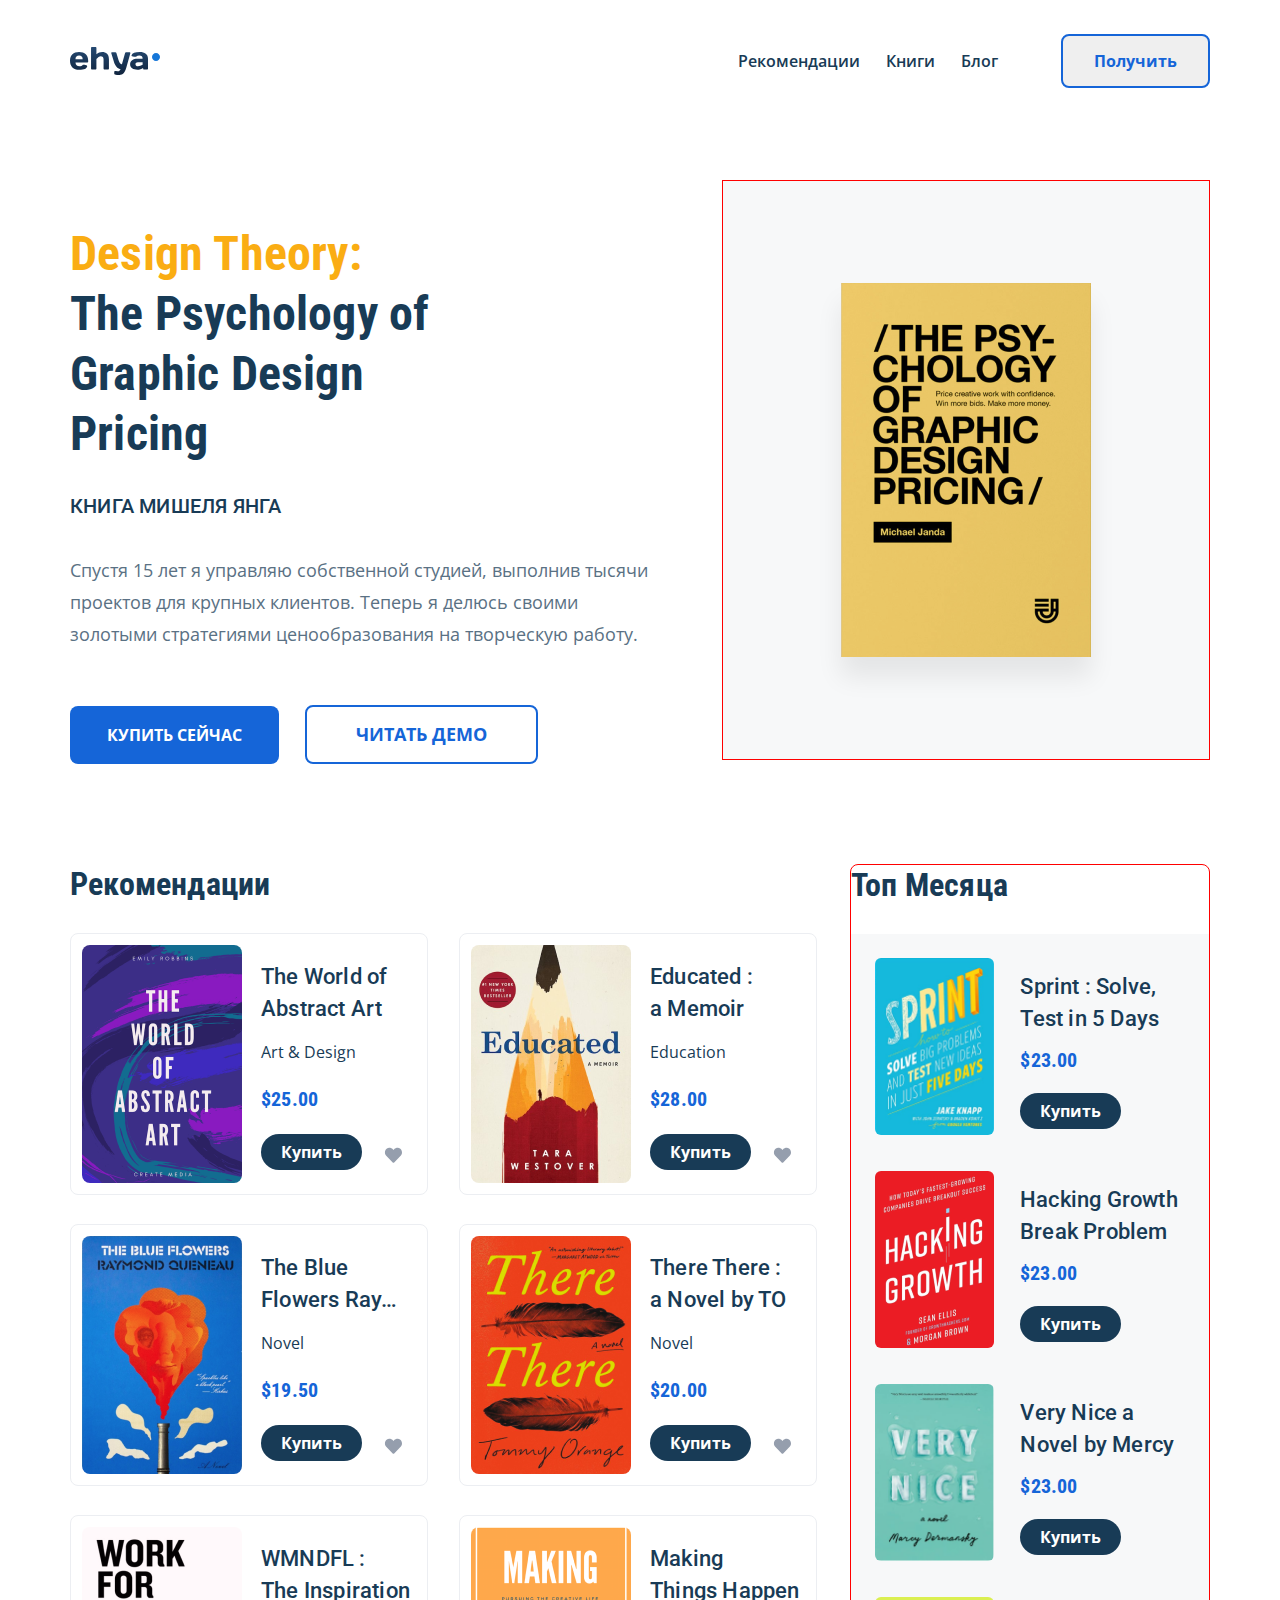
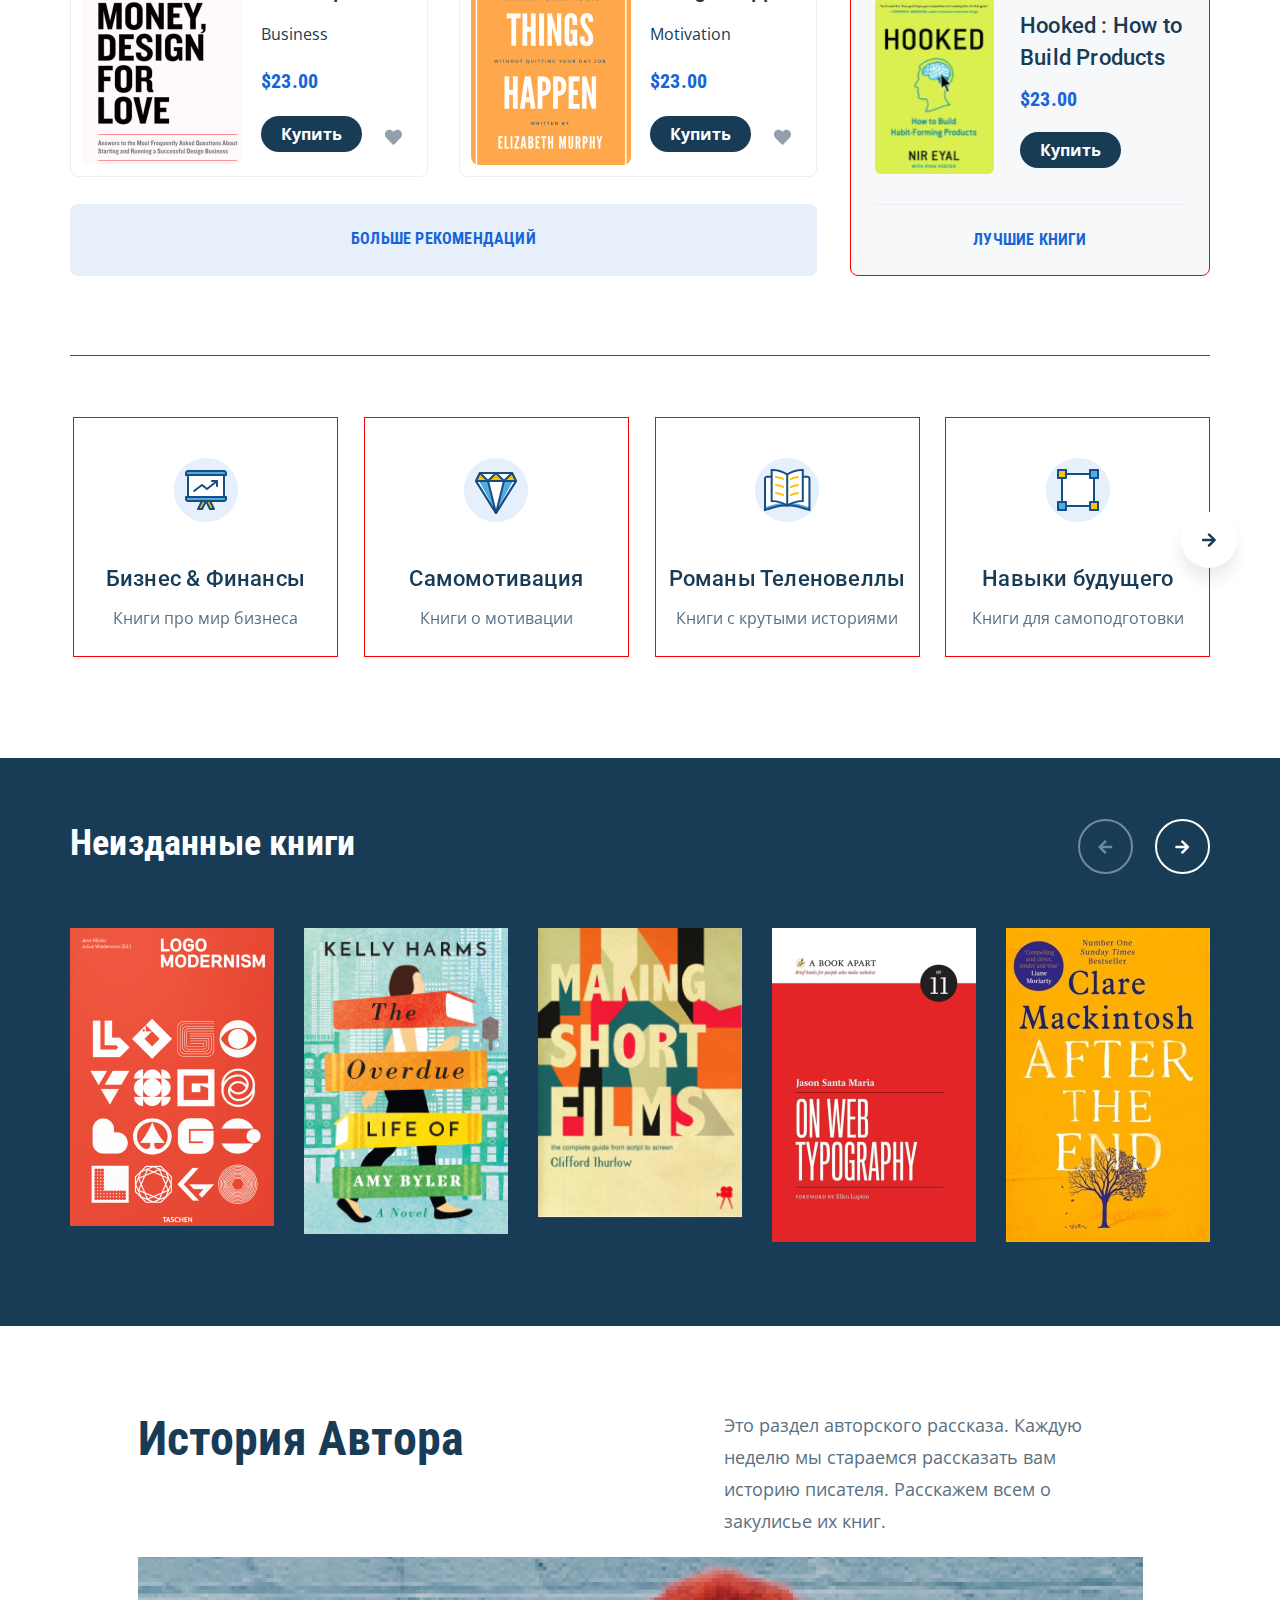
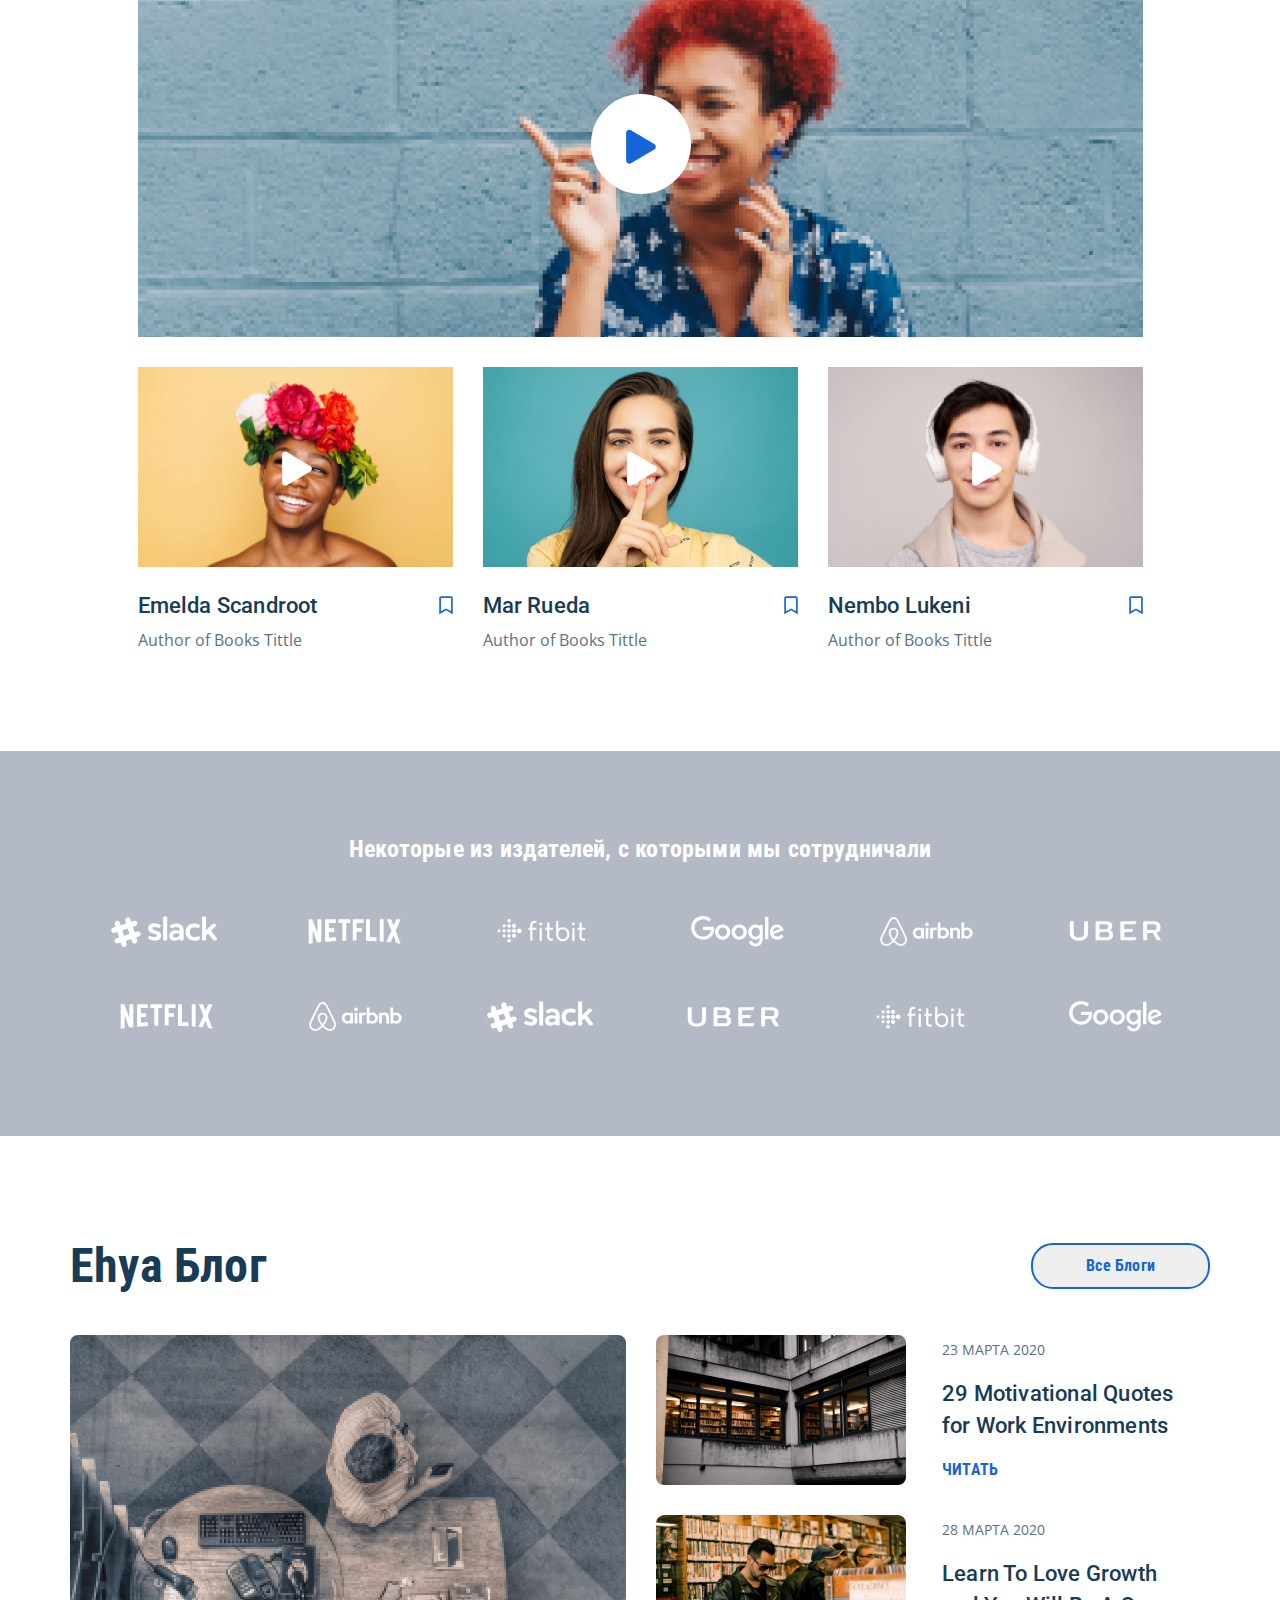
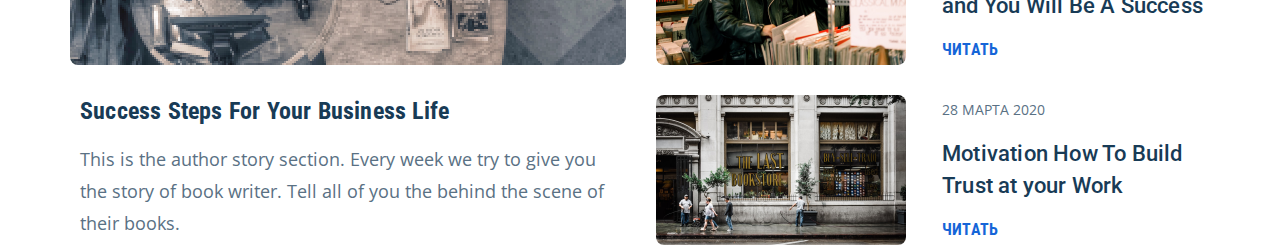
==== commit f4c671f1: "create: add blog section + responsive" ====
--- a/index.html
+++ b/index.html
@@ -796,6 +796,72 @@
         </div>
       </div>
     </section>
+    <section class="blog">
+      <div class="container">
+        <!-- <div class="blog-wrap"> -->
+        <div class="blog-top">
+          <div class="blog-top__title">Ehya Блог</div>
+          <button class="button blog__button">Все Блоги</button>
+        </div>
+        <div class="blog-middle">
+          <div class="blog-middle__first-state">
+            <div class="blog-middle__wrap">
+              <img src="img/blog-1.png" alt="" class="blog-middle__img" />
+            </div>
+            <div class="blog-middle__title">
+              Success Steps For Your Business Life
+            </div>
+            <div class="blog-middle__text">
+              This is the author story section. Every week we try to give you
+              the story of book writer. Tell all of you the behind the scene of
+              their books.
+            </div>
+          </div>
+          <div class="blog-middle__order-state">
+            <div class="blog-middle__state">
+              <div class="blog-middle__wrapper">
+                <img src="img/blog-2.png" alt="" class="blog-middle__image" />
+              </div>
+              <div class="blog-middle__info">
+                <div class="blog-middle__date">23 МАРТА 2020</div>
+                <div class="blog-middle__order-title">
+                  29 Motivational Quotes<br />
+                  for Work Environments
+                </div>
+                <a href="#" class="blog-middle__read">ЧИТАТЬ</a>
+              </div>
+            </div>
+            <div class="blog-middle__state">
+              <div class="blog-middle__wrapper">
+                <img src="img/blog-3.png" alt="" class="blog-middle__image" />
+              </div>
+              <div class="blog-middle__info">
+                <div class="blog-middle__date">28 МАРТА 2020</div>
+                <div class="blog-middle__order-title">
+                  Learn To Love Growth<br />
+                  and You Will Be A Success
+                </div>
+                <a href="#" class="blog-middle__read">ЧИТАТЬ</a>
+              </div>
+            </div>
+            <div class="blog-middle__state">
+              <div class="blog-middle__wrapper">
+                <img src="img/blog-4.png" alt="" class="blog-middle__image" />
+              </div>
+              <div class="blog-middle__info">
+                <div class="blog-middle__date">28 МАРТА 2020</div>
+                <div class="blog-middle__order-title">
+                  Motivation How To Build<br />
+                  Trust at your Work
+                </div>
+                <a href="#" class="blog-middle__read">ЧИТАТЬ</a>
+              </div>
+            </div>
+          </div>
+        </div>
+        <!-- </div> -->
+      </div>
+    </section>
     <script src="js/jquery-3.6.0.min.js"></script>
     <script src="js/swiper-bundle.min.js"></script>
     <!-- <script src="js/slick.js"></script> -->
--- a/css/style.css
+++ b/css/style.css
@@ -1,2 +1,2 @@
-*{box-sizing:border-box}body{font-family:'Open Sans', sans-serif;background-color:#fff;overflow-x:hidden}.container{max-width:1140px;margin:auto}img{max-width:100%}ul{padding-left:0px}.button{color:#1565D8;font-family:'Open Sans', sans-serif;font-style:normal;font-weight:bold;text-align:center;border:2px solid #1565D8;border-radius:8px;cursor:pointer}/*! normalize.css v8.0.1 | MIT License | github.com/necolas/normalize.css */html{line-height:1.15;-webkit-text-size-adjust:100%}body{margin:0}main{display:block}h1{font-size:2em;margin:0.67em 0}hr{box-sizing:content-box;height:0;overflow:visible}pre{font-family:monospace, monospace;font-size:1em}a{background-color:transparent}abbr[title]{border-bottom:none;text-decoration:underline;text-decoration:underline dotted}b,strong{font-weight:bolder}code,kbd,samp{font-family:monospace, monospace;font-size:1em}small{font-size:80%}sub,sup{font-size:75%;line-height:0;position:relative;vertical-align:baseline}sub{bottom:-0.25em}sup{top:-0.5em}img{border-style:none}button,input,optgroup,select,textarea{font-family:inherit;font-size:100%;line-height:1.15;margin:0}button,input{overflow:visible}button,select{text-transform:none}button,[type="button"],[type="reset"],[type="submit"]{-webkit-appearance:button}button::-moz-focus-inner,[type="button"]::-moz-focus-inner,[type="reset"]::-moz-focus-inner,[type="submit"]::-moz-focus-inner{border-style:none;padding:0}button:-moz-focusring,[type="button"]:-moz-focusring,[type="reset"]:-moz-focusring,[type="submit"]:-moz-focusring{outline:1px dotted ButtonText}fieldset{padding:0.35em 0.75em 0.625em}legend{box-sizing:border-box;color:inherit;display:table;max-width:100%;padding:0;white-space:normal}progress{vertical-align:baseline}textarea{overflow:auto}[type="checkbox"],[type="radio"]{box-sizing:border-box;padding:0}[type="number"]::-webkit-inner-spin-button,[type="number"]::-webkit-outer-spin-button{height:auto}[type="search"]{-webkit-appearance:textfield;outline-offset:-2px}[type="search"]::-webkit-search-decoration{-webkit-appearance:none}::-webkit-file-upload-button{-webkit-appearance:button;font:inherit}details{display:block}summary{display:list-item}template{display:none}[hidden]{display:none}.navbar{padding-top:34px;padding-bottom:26px;background-color:#fff}.navbar-wrap{display:flex;align-items:center;justify-content:space-between}.navbar__info{display:flex}.navbar__button{display:none}.logo{width:90px;height:28px}.logo__image{width:100%;height:100%}.info-menu{display:flex;list-style-type:none}.info-menu__button_mobile-visible{display:none}.info-menu_mobile{display:none}.info-menu__item{margin-left:13px;margin-right:13px}.info-menu__link{font-family:Open Sans;font-style:normal;font-weight:600;font-size:16px;line-height:22px;text-align:center;text-decoration:none;color:#183B56}.info__button,.info-menu__button{margin-left:50px;padding:8px 31px;font-size:16px;line-height:22px}.book{margin-top:66px;margin-bottom:50px}.book-wrap{display:flex;justify-content:space-between;align-items:flex-start}.book__info{max-width:585px}.book-title{color:#FAAD13;font-family:Roboto Condensed;font-style:normal;font-weight:bold;font-size:48px;line-height:60px;letter-spacing:0.2px;max-width:443px;margin-top:44px;margin-bottom:30px}.book-title__part{color:#183B56}.book__subtitle{font-family:Roboto;font-style:normal;font-weight:500;font-size:20px;line-height:24px;letter-spacing:0.2px;color:#183B56;text-transform:uppercase}.book__text{font-family:Open Sans;font-style:normal;font-weight:normal;font-size:18px;line-height:32px;color:#5A7184;margin-top:36px;margin-bottom:55px}.book-image{height:580px;width:488px;display:flex;justify-content:center;align-items:center;border:1px solid red;background-color:rgba(179,186,197,0.1)}.book-image__wrapper{position:absolute;height:374px;width:250px;background-color:rgba(0,0,0,0.0001);box-shadow:0px 20px 24px rgba(0,0,0,0.08)}.book-image__img{opacity:1;position:absolute;z-index:98;width:100%;height:100%;object-fit:cover}.book__button{font-family:Open Sans;font-style:normal;font-weight:bold;font-size:16px;line-height:22px;text-align:center;text-transform:uppercase;padding:18px 37px}.book__button_left{color:#fff;background-color:#1565D8;border:none}.book__button_right{padding:15px 49px;margin-left:22px;font-family:Open Sans;font-style:normal;font-weight:bold;font-size:18px;line-height:25px;background-color:#fff}.board{margin-top:100px;margin-bottom:79px}.board-wrap{display:flex;justify-content:space-between}.advice{max-width:747px}.advice__more-books{display:flex;justify-content:center;text-transform:uppercase;margin-top:27px;background-color:rgba(21,101,216,0.1);border-radius:8px;padding-top:25px;padding-bottom:27px}.advice__link{text-decoration:none;font-family:Roboto Condensed;font-style:normal;font-weight:bold;font-size:16px;line-height:20px;text-align:center;letter-spacing:0.2px;color:#1565D8}.advice-wrap{display:flex;justify-content:space-between;align-items:flex-start;flex-wrap:wrap}.advice__title{font-family:Roboto Condensed;font-style:normal;font-weight:bold;font-size:32px;line-height:40px;letter-spacing:0.2px;color:#183B56}.advice__button{color:#fff;font-family:Open Sans;font-style:normal;font-weight:bold;font-size:16px;line-height:22px;border-radius:2000px;border:none;background-color:#183B56;padding:7px 20px}.advice-card{border:1px solid #ECEEF2;border-radius:8px;display:flex;justify-content:space-between;max-width:358px;min-height:260px;padding:11px 0 11px 11px;margin-top:29px}.advice-card-wrapper{min-width:160px;height:238px}.advice-card-wrapper__img{height:100%;width:100%;object-fit:cover;border-radius:8px}.advice-card-info{padding:16px 16px 13px 19px;display:flex;flex-direction:column;justify-content:space-between;min-width:189px}.advice-card-info__title{font-family:Roboto;font-style:normal;font-weight:500;font-size:22px;line-height:32px;letter-spacing:0.2px;color:#183B56}.advice-card-info__subtitle{font-family:Open Sans;font-style:normal;font-weight:normal;font-size:16px;line-height:22px;color:#183B56;margin-top:-7px}.advice-card-info__price{font-family:Roboto Condensed;font-style:normal;font-weight:bold;font-size:20px;line-height:24px;letter-spacing:0.2px;color:#1565D8}.advice-like__img{width:18px;height:21px;fill:#959ead;margin-top:10px;margin-right:13px}.data{display:flex;justify-content:space-between;align-items:center}.the-best{max-width:360px;border:1px solid red;border-radius:8px}.the-best__best-books{display:flex;justify-content:center;text-transform:uppercase;margin-top:44px;margin-bottom:25px}.the-best__link{text-decoration:none;font-family:Roboto Condensed;font-style:normal;font-weight:bold;font-size:16px;line-height:20px;text-align:center;letter-spacing:0.2px;color:#1565D8;position:relative}.the-best__link:after{content:"";display:block;width:312px;height:1px;background-color:#ECEEF2;position:absolute;top:-26px;left:-100px;z-index:119}.the-best__button{font-family:Open Sans;font-style:normal;font-weight:bold;font-size:16px;line-height:22px;color:#fff;padding:7px 20px;background-color:#183B56;border-radius:2000px;border:none}.the-best-wrap{display:flex;flex-direction:column;margin-top:29px;background-color:rgba(179,186,197,0.1)}.the-best-card{display:flex;padding:24px 0px 12px 24px}.the-best-card-wrapper{min-width:119px;height:177px}.the-best-card-wrapper__img{width:100%;height:100%;object-fit:cover;border-radius:6px}.the-best-card-info{display:flex;flex-direction:column;justify-content:space-between;padding:13px 22px 6px 26px}.the-best-card-info__title{font-family:Roboto;font-style:normal;font-weight:500;font-size:22px;line-height:32px;letter-spacing:0.2px;color:#183B56}.the-best-card-info__price{font-family:Roboto Condensed;font-style:normal;font-weight:bold;font-size:20px;line-height:24px;letter-spacing:0.2px;color:#1565D8;margin-top:-9px}.the-best__title{font-family:Roboto Condensed;font-style:normal;font-weight:bold;font-size:32px;line-height:40px;letter-spacing:0.2px;color:#183B56}.catalog{margin-top:61px;margin-bottom:67px}.catalog-wrap{position:relative}.catalog-wrap:after{content:"";display:block;width:100%;height:1px;background-color:red;position:absolute;top:0px;left:0;z-index:119}.catalog-slider{display:flex;margin-left:3px}.catalog-slider__img{width:64px;height:64px}.catalog-slider__slide{max-width:265px;width:265px;display:flex;flex-direction:column;align-items:center;justify-content:space-between;margin-top:46px;border:1px solid red;padding-top:40px;padding-bottom:27px;height:240px}.catalog__slider_mobile-visible{display:none}.catalog__title{font-family:Roboto;font-style:normal;font-weight:500;font-size:22px;line-height:32px;text-align:center;letter-spacing:0.2px;color:#183B56;margin-top:40px}.catalog__subtitle{font-family:Open Sans;font-style:normal;font-weight:normal;font-size:16px;line-height:22px;text-align:center;color:#5A7184;margin-top:-7px;display:flex;justify-content:center}.owl-nav{position:absolute;top:45%;right:0;transform:translateY(-50%);z-index:99;width:14px;height:18px;border:none;cursor:pointer;background-repeat:no-repeat;background-position:center;background-size:10px;background-color:transparent}.owl-next{position:absolute;right:-32px;background-size:100%;z-index:145;display:block}.owl-next:after{content:"";background-image:url(../img/arrow-next.svg);background-repeat:no-repeat;background-position:center;display:block;width:56px;height:56px;border-radius:100%;background-color:#fff;box-shadow:0px 12px 16px rgba(0,0,0,0.08);position:relative;top:0px;left:0px;z-index:5}.owl-next:hover{background-color:none}.owl-prev{display:none}.owl-theme .owl-nav [class*="owl-"]:hover{background:none}.owl-item{list-style-type:none}.unpublished{background-color:#183B56;padding-top:61px;padding-bottom:80px}.unpublished-top{display:flex;justify-content:space-between;margin-bottom:54px}.unpublished-top__buttons{display:flex;min-width:132px;justify-content:space-between}.unpublished-top__title{font-family:Roboto Condensed;font-style:normal;font-weight:bold;font-size:36px;line-height:48px;letter-spacing:0.2px;color:#fff}.unpublished__slider{display:flex;justify-content:space-between}.unpublished-slider__disabled{opacity:0.4}.unpublished__button{width:55px;height:55px;border-radius:100%;border:2px solid #fff;cursor:pointer;background-repeat:no-repeat;background-position:center}.unpublished__button_next{background-image:url(../img/arrow-next-2.svg);border:2px solid #fff}.unpublished__button_prev{background-image:url(../img/arrow-prev.svg);border:2px solid #fff}.unpublished__button__slide{height:298px;max-width:204px;width:204px}.unpublished__button__img{height:100%;width:100%;object-fit:cover;box-shadow:0px 12px 16px rgba(0,0,0,0.08);border-radius:8px}.unpublished-slider__disabled{color:#5A7184}.history{margin-top:83px;margin-bottom:100px}.history__container{max-width:1005px}.history-top{display:flex;justify-content:space-between;align-items:flex-start;margin-right:39px;margin-bottom:20px}.history-top__new{display:block}.history-top__title{font-family:Roboto Condensed;font-style:normal;font-weight:bold;font-size:48px;line-height:60px;letter-spacing:0.2px;color:#183B56}.history-top__subtitle{font-family:Open Sans;font-style:normal;font-weight:normal;font-size:18px;line-height:32px;color:#5A7184;max-width:380px;text-align-last:left}.history-medium{margin-bottom:-70px}.history-medium__video{position:relative;height:380px;max-width:1005px;background-image:url(../img/history-1d.png)}.history-medium__img{height:100%;width:100%;object-fit:cover}.history-medium__icon{width:30px;height:39px;fill:#1565D8;position:absolute;top:50%;transform:translateY(-50%);left:488px;z-index:96}.history-medium:after{content:"";background-repeat:no-repeat;background-position:center;display:block;width:100px;height:100px;border-radius:100%;background-color:#fff;position:relative;left:453px;top:-243px;z-index:5}.history-bottom{display:flex;justify-content:space-between}.history-bottom__title{font-family:Roboto;font-style:normal;font-weight:500;font-size:22px;line-height:32px;letter-spacing:0.2px;color:#183B56}.history-bottom__subtitle{font-family:Open Sans;font-style:normal;font-weight:normal;font-size:16px;line-height:22px;margin-top:7px;color:#5A7184}.history-bottom__video{position:relative;height:200px;max-width:315px}.history-bottom__video-3{position:relative;height:200px;max-width:315px;width:315px;background-position:center center;background-size:100%;background-repeat:no-repeat;background-image:url(../img/history-3.png)}.history-bottom__img{height:100%;width:100%;object-fit:cover}.history-bottom__icon{width:30px;height:39px;fill:#fff;position:absolute;top:51%;transform:translateY(-50%);left:144px;z-index:96}.history-bottom__icon-plus{width:14px;height:21px;fill:#1565D8}.history-bottom__info{display:flex;justify-content:space-between;align-items:center;margin-top:23px}.cooperation{background-color:#B3BAC5;padding-top:82px;padding-bottom:100px}.cooperation__title{color:#fff;text-align:center;font-family:Roboto Condensed;font-style:normal;font-weight:bold;font-size:24px;line-height:32px;text-align:center;letter-spacing:0.2px}.cooperation__wrapper{display:flex;justify-content:space-between;align-items:center;flex-wrap:wrap}.cooperation__company{margin-top:51px}.cooperation__img{width:190px;height:32px}.cooperation-icon,.cooperation_9{width:109px;height:31px;fill:#fff;margin-left:40px;margin-right:44px}.cooperation-icon_2,.cooperation-icon_7,.cooperation_9_2,.cooperation_9_7{width:95px;height:25px;margin-left:44px;margin-right:47px}.cooperation-icon_3,.cooperation-icon_11,.cooperation_9_3,.cooperation_9_11{width:95px;height:24px;margin-left:47px;margin-right:49px}.cooperation-icon_4,.cooperation-icon_12,.cooperation_9_4,.cooperation_9_12{width:95px;height:31px;margin-left:49px;margin-right:47px}.cooperation-icon_5,.cooperation-icon_8,.cooperation_9_5,.cooperation_9_8{width:95px;height:29px;margin-left:47px;margin-right:47px}.cooperation-icon_6,.cooperation-icon_10,.cooperation_9_6,.cooperation_9_10{width:95px;height:20px;margin-left:47px;margin-right:47px}.cooperation-icon_7,.cooperation_9_7{margin-left:49px}.cooperation-icon_8,.cooperation_9_8{margin-right:41px}.cooperation-icon_9,.cooperation_9_9{margin-left:42px}@media (max-width: 1200px){.container{max-width:960px}.catalog-slider__slide{max-width:460px;width:100%}}@media (max-width: 992px){.container{max-width:700px}.book{margin-top:36px}.book-wrap{display:flex;flex-direction:column;align-items:center}.book__info{display:flex;flex-direction:column;align-items:center}.book-title{text-align:center}.book-image{margin-top:36px}.button-wrapper{display:flex;justify-content:center}}@media (max-width: 767px){.container{max-width:576px;width:92%}.navbar{padding-top:20px}.navbar-wrap{align-items:flex-start;align-items:center}.navbar__button{width:22px;height:18px;padding:0;display:flex;align-items:center;justify-content:space-between;flex-direction:column;border:none;background-color:#fff}.navbar_fixed{position:fixed;left:0;top:0;right:0;z-index:99}.info-menu,.info__button{display:none}.info-menu_mobile{background-color:#fff;position:fixed;left:0;right:0;bottom:0;top:59px}.info-menu_mobile-visible{display:flex;flex-direction:column;justify-content:flex-start;align-items:center;margin-top:15px;margin-bottom:0}.info-menu__button_mobile-visible{display:block;margin-left:0}.info-menu__item_mobile-visible{margin-bottom:15px}.info__button_mobile-visible{display:block}.button__line{width:22px;height:2px;background-color:#3A4C66}}@media (max-width: 576px){.container{max-width:480px;width:92%}}@media (max-width: 480px){.container,.navbar__container{max-width:280px;width:100%}.catalog__container{max-width:296px}.history__container{max-width:300px}.book{margin-top:55px;margin-bottom:28px}.book-title{font-size:32px;line-height:40px;margin-bottom:25px}.book-image{width:280px;height:332px}.book-image__wrapper{width:143px;height:214px}.book__subtitle{font-weight:normal;font-size:16px}.book__text{font-size:16px;line-height:23px;text-align:center;margin-top:32px;margin-bottom:17px}.book__button{width:176px}.book__button_left{padding:9px 20px}.book__button_right{margin-top:15px;margin-left:0;padding:7px 27px;font-size:16px;line-height:22px}.button-wrapper{display:flex;flex-direction:column;justify-content:space-between}.board{margin-top:57px;margin-bottom:84px}.board-wrap{flex-direction:column}.advice__button{font-family:Open Sans;font-style:normal;font-weight:bold;font-size:16px;line-height:22px;text-align:center}.advice__title{font-family:Roboto Condensed;font-style:normal;font-weight:bold;font-size:28px;line-height:36px;text-align:center;letter-spacing:0.2px}.advice-card{flex-direction:column;align-items:center;justify-content:flex-start;margin-top:72px;min-height:312px;min-width:280px}.advice-card:not(:nth-child(1)){display:none}.advice-card-wrapper{height:137px;min-width:95px;width:95px;margin-top:-36px;margin-right:9px}.advice-card-info{align-items:center;padding-right:14px;padding-left:6px;margin-top:3px}.advice-card-info__title{font-family:Roboto;font-style:normal;font-weight:500;font-size:20px;line-height:24px;text-align:center;letter-spacing:0.2px}.advice-card-info__subtitle{font-family:Open Sans;font-style:normal;font-weight:normal;font-size:14px;line-height:20px;text-align:center;margin-top:12px}.advice-card-info__price{font-family:Roboto Condensed;font-style:normal;font-weight:bold;font-size:16px;line-height:20px;letter-spacing:0.2px;margin-top:16px;margin-left:-9px}.advice__data{margin-top:20px}.advice__button{margin-left:14px;padding:7px 27px}.advice-like{margin-left:20px}.advice__more-books{margin-top:24px;padding-top:16px;padding-bottom:12px}.advice__link{font-family:Roboto Condensed;font-style:normal;font-weight:bold;font-size:16px;line-height:20px;text-align:center;letter-spacing:0.2px;text-transform:none;margin-top:-2px}.the-best__link::after{width:242px;top:-21px;left:-66px}.the-best__best-books{margin-top:58px}.the-best__title{margin-top:57px}.the-best__button{font-family:Open Sans;font-style:normal;font-weight:bold;font-size:16px;line-height:22px;text-align:center}.the-best__title{font-family:Roboto Condensed;font-style:normal;font-weight:bold;font-size:28px;line-height:36px;text-align:center;letter-spacing:0.2px}.the-best-card{padding:33px 0 3px 10px}.the-best-card-wrapper{min-width:95px;width:95px;max-height:142px}.the-best-card-info{padding:5px 22px 4px 16px}.the-best-card-info__title{font-family:Roboto Condensed;font-style:normal;font-weight:bold;font-size:16px;line-height:24px;letter-spacing:0.2px}.the-best-card-info__price{font-family:Roboto Condensed;font-style:normal;font-weight:bold;font-size:20px;line-height:24px;letter-spacing:0.2px;margin-top:-1px}.catalog{margin-bottom:105px}.catalog__slider_mobile-visible{display:block}.catalog__slider_mobile-hidden{display:none}.catalog-wrapper{margin-top:-34px}.catalog-slider__img{width:32px;height:32px}.catalog-slider__slide{min-width:141px;margin-top:41px;justify-content:flex-start;padding-left:14px;padding-right:14px;max-height:182px}.catalog-slider__slide_mt{margin-top:10px}.catalog__title{font-family:Roboto Condensed;font-style:normal;font-weight:bold;font-size:16px;line-height:20px;text-align:center;letter-spacing:0.2px;margin-top:18px}.catalog__subtitle{font-family:Open Sans;font-style:normal;font-weight:normal;font-size:12px;line-height:20px;text-align:center;margin-top:-2px}.catalog__subtitle_two{margin-top:18px}.owl-stage{display:flex}.catalog-slider__slide:nth-child(2){order:-1}.catalog-slider__img{margin-top:14px}.owl-next{right:119px}.owl-next::after{width:48px;height:48px}.owl-nav{top:99%}.unpublished{padding-bottom:118px}.unpublished-top{position:relative;justify-content:center}.unpublished-top__buttons{min-width:114px;width:114px}.unpublished-top__title{font-family:Roboto Condensed;font-style:normal;font-weight:bold;font-size:28px;line-height:36px;text-align:center;letter-spacing:0.2px;margin-top:-13px;margin-bottom:-12px}.unpublished-top__buttons{position:absolute;top:404px;left:30%}.unpublished-slider{max-width:205px}.unpublished__button{width:48px;height:48px}.unpublished__button__img{min-width:205px;min-height:300px}.history{margin-top:44px;margin-bottom:71px}.history-top{flex-direction:column;align-items:center;margin-right:0;max-width:280px;margin:auto;margin-bottom:36px}.history-top__title{font-family:Roboto Condensed;font-style:normal;font-weight:bold;font-size:28px;line-height:36px;text-align:center;letter-spacing:0.2px}.history-top__subtitle{font-family:Open Sans;font-style:normal;font-weight:normal;font-size:18px;line-height:25px;text-align:center;margin-top:23px}.history-medium::after{left:122px;top:-132px;width:56px;height:56px}.history-medium__video{max-width:300px;height:210px;background-position:center center;background-size:303px;background-image:url(../img/history-1b.png)}.history-medium__icon{left:142px;width:17px;height:22px;top:51%}.history-bottom{margin-top:34px}.history-bottom__info{flex-direction:column;margin-top:16px}.history-bottom__sect:nth-child(3){display:none}.history-bottom__icon{left:60px;width:21px;height:27px}.history-bottom__icon-plus{position:absolute;margin-top:62px;width:10px;height:14px}.history-bottom__video{max-width:140px;height:138px}.history-bottom__video-3{max-width:140px;width:140px;height:138px;background-position:center center;background-size:227px;background-image:url(../img/history-3b.png)}.history-bottom__title{font-family:Roboto;font-style:normal;font-weight:500;font-size:16px;line-height:20px;text-align:center;letter-spacing:0.2px}.history-bottom__subtitle{font-family:Open Sans;font-style:normal;font-weight:normal;font-size:12px;line-height:20px;text-align:center}.cooperation{padding-top:34px;padding-bottom:45px}.cooperation__title{max-width:270px;margin-left:3px}.cooperation__wrapper{display:flex;justify-content:space-between;max-width:215px;margin:auto}.cooperation__company{margin-top:26px}.cooperation-icon,.cooperation_9{width:98px;height:28px;fill:#fff;margin-left:28px;margin-right:2px;margin-left:0;margin-right:0;position:relative;left:-3px}.cooperation-icon_2,.cooperation-icon_7,.cooperation_9_2,.cooperation_9_7{width:86px;height:22px;margin-left:0;margin-right:0;left:0px}.cooperation-icon_3,.cooperation-icon_11,.cooperation_9_3,.cooperation_9_11{width:86px;height:22px;margin-left:0;margin-right:0;position:relative;top:-5px;left:3px}.cooperation-icon_4,.cooperation-icon_12,.cooperation_9_4,.cooperation_9_12{width:86px;height:28px;margin-left:0;margin-right:0;position:relative;top:-5px}.cooperation-icon_5,.cooperation-icon_8,.cooperation_9_5,.cooperation_9_8{width:86px;height:26px;margin-left:0;margin-right:0;position:relative;top:-9px;left:2px}.cooperation-icon_6,.cooperation-icon_10,.cooperation_9_6,.cooperation_9_10{width:86px;height:18px;margin-left:42px;margin-top:-10px;margin-right:0;position:relative;top:-8px;left:1px}.cooperation-icon_7,.cooperation_9_7{display:none}.cooperation-icon_8,.cooperation_9_8{display:none}.cooperation-icon_9,.cooperation_9_9{display:none}.cooperation-icon_10,.cooperation_9_10{display:none}.cooperation-icon_11,.cooperation_9_11{display:none}.cooperation-icon_12,.cooperation_9_12{display:none}}
+*{box-sizing:border-box}body{font-family:'Open Sans', sans-serif;background-color:#fff;overflow-x:hidden}.container{max-width:1140px;margin:auto}img{max-width:100%}ul{padding-left:0px}.button{color:#1565D8;font-family:'Open Sans', sans-serif;font-style:normal;font-weight:bold;text-align:center;border:2px solid #1565D8;border-radius:8px;cursor:pointer}/*! normalize.css v8.0.1 | MIT License | github.com/necolas/normalize.css */html{line-height:1.15;-webkit-text-size-adjust:100%}body{margin:0}main{display:block}h1{font-size:2em;margin:0.67em 0}hr{box-sizing:content-box;height:0;overflow:visible}pre{font-family:monospace, monospace;font-size:1em}a{background-color:transparent}abbr[title]{border-bottom:none;text-decoration:underline;text-decoration:underline dotted}b,strong{font-weight:bolder}code,kbd,samp{font-family:monospace, monospace;font-size:1em}small{font-size:80%}sub,sup{font-size:75%;line-height:0;position:relative;vertical-align:baseline}sub{bottom:-0.25em}sup{top:-0.5em}img{border-style:none}button,input,optgroup,select,textarea{font-family:inherit;font-size:100%;line-height:1.15;margin:0}button,input{overflow:visible}button,select{text-transform:none}button,[type="button"],[type="reset"],[type="submit"]{-webkit-appearance:button}button::-moz-focus-inner,[type="button"]::-moz-focus-inner,[type="reset"]::-moz-focus-inner,[type="submit"]::-moz-focus-inner{border-style:none;padding:0}button:-moz-focusring,[type="button"]:-moz-focusring,[type="reset"]:-moz-focusring,[type="submit"]:-moz-focusring{outline:1px dotted ButtonText}fieldset{padding:0.35em 0.75em 0.625em}legend{box-sizing:border-box;color:inherit;display:table;max-width:100%;padding:0;white-space:normal}progress{vertical-align:baseline}textarea{overflow:auto}[type="checkbox"],[type="radio"]{box-sizing:border-box;padding:0}[type="number"]::-webkit-inner-spin-button,[type="number"]::-webkit-outer-spin-button{height:auto}[type="search"]{-webkit-appearance:textfield;outline-offset:-2px}[type="search"]::-webkit-search-decoration{-webkit-appearance:none}::-webkit-file-upload-button{-webkit-appearance:button;font:inherit}details{display:block}summary{display:list-item}template{display:none}[hidden]{display:none}.navbar{padding-top:34px;padding-bottom:26px;background-color:#fff}.navbar-wrap{display:flex;align-items:center;justify-content:space-between}.navbar__info{display:flex}.navbar__button{display:none}.logo{width:90px;height:28px}.logo__image{width:100%;height:100%}.info-menu{display:flex;list-style-type:none}.info-menu__button_mobile-visible{display:none}.info-menu_mobile{display:none}.info-menu__item{margin-left:13px;margin-right:13px}.info-menu__link{font-family:Open Sans;font-style:normal;font-weight:600;font-size:16px;line-height:22px;text-align:center;text-decoration:none;color:#183B56}.info__button,.info-menu__button{margin-left:50px;padding:8px 31px;font-size:16px;line-height:22px}.book{margin-top:66px;margin-bottom:50px}.book-wrap{display:flex;justify-content:space-between;align-items:flex-start}.book__info{max-width:585px}.book-title{color:#FAAD13;font-family:Roboto Condensed;font-style:normal;font-weight:bold;font-size:48px;line-height:60px;letter-spacing:0.2px;max-width:443px;margin-top:44px;margin-bottom:30px}.book-title__part{color:#183B56}.book__subtitle{font-family:Roboto;font-style:normal;font-weight:500;font-size:20px;line-height:24px;letter-spacing:0.2px;color:#183B56;text-transform:uppercase}.book__text{font-family:Open Sans;font-style:normal;font-weight:normal;font-size:18px;line-height:32px;color:#5A7184;margin-top:36px;margin-bottom:55px}.book-image{height:580px;width:488px;display:flex;justify-content:center;align-items:center;border:1px solid red;background-color:rgba(179,186,197,0.1)}.book-image__wrapper{position:absolute;height:374px;width:250px;background-color:rgba(0,0,0,0.0001);box-shadow:0px 20px 24px rgba(0,0,0,0.08)}.book-image__img{opacity:1;position:absolute;z-index:98;width:100%;height:100%;object-fit:cover}.book__button{font-family:Open Sans;font-style:normal;font-weight:bold;font-size:16px;line-height:22px;text-align:center;text-transform:uppercase;padding:18px 37px}.book__button_left{color:#fff;background-color:#1565D8;border:none}.book__button_right{padding:15px 49px;margin-left:22px;font-family:Open Sans;font-style:normal;font-weight:bold;font-size:18px;line-height:25px;background-color:#fff}.board{margin-top:100px;margin-bottom:79px}.board-wrap{display:flex;justify-content:space-between}.advice{max-width:747px}.advice__more-books{display:flex;justify-content:center;text-transform:uppercase;margin-top:27px;background-color:rgba(21,101,216,0.1);border-radius:8px;padding-top:25px;padding-bottom:27px}.advice__link{text-decoration:none;font-family:Roboto Condensed;font-style:normal;font-weight:bold;font-size:16px;line-height:20px;text-align:center;letter-spacing:0.2px;color:#1565D8}.advice-wrap{display:flex;justify-content:space-between;align-items:flex-start;flex-wrap:wrap}.advice__title{font-family:Roboto Condensed;font-style:normal;font-weight:bold;font-size:32px;line-height:40px;letter-spacing:0.2px;color:#183B56}.advice__button{color:#fff;font-family:Open Sans;font-style:normal;font-weight:bold;font-size:16px;line-height:22px;border-radius:2000px;border:none;background-color:#183B56;padding:7px 20px}.advice-card{border:1px solid #ECEEF2;border-radius:8px;display:flex;justify-content:space-between;max-width:358px;min-height:260px;padding:11px 0 11px 11px;margin-top:29px}.advice-card-wrapper{min-width:160px;height:238px}.advice-card-wrapper__img{height:100%;width:100%;object-fit:cover;border-radius:8px}.advice-card-info{padding:16px 16px 13px 19px;display:flex;flex-direction:column;justify-content:space-between;min-width:189px}.advice-card-info__title{font-family:Roboto;font-style:normal;font-weight:500;font-size:22px;line-height:32px;letter-spacing:0.2px;color:#183B56}.advice-card-info__subtitle{font-family:Open Sans;font-style:normal;font-weight:normal;font-size:16px;line-height:22px;color:#183B56;margin-top:-7px}.advice-card-info__price{font-family:Roboto Condensed;font-style:normal;font-weight:bold;font-size:20px;line-height:24px;letter-spacing:0.2px;color:#1565D8}.advice-like__img{width:18px;height:21px;fill:#959ead;margin-top:10px;margin-right:13px}.data{display:flex;justify-content:space-between;align-items:center}.the-best{max-width:360px;border:1px solid red;border-radius:8px}.the-best__best-books{display:flex;justify-content:center;text-transform:uppercase;margin-top:44px;margin-bottom:25px}.the-best__link{text-decoration:none;font-family:Roboto Condensed;font-style:normal;font-weight:bold;font-size:16px;line-height:20px;text-align:center;letter-spacing:0.2px;color:#1565D8;position:relative}.the-best__link:after{content:"";display:block;width:312px;height:1px;background-color:#ECEEF2;position:absolute;top:-26px;left:-100px;z-index:119}.the-best__button{font-family:Open Sans;font-style:normal;font-weight:bold;font-size:16px;line-height:22px;color:#fff;padding:7px 20px;background-color:#183B56;border-radius:2000px;border:none}.the-best-wrap{display:flex;flex-direction:column;margin-top:29px;background-color:rgba(179,186,197,0.1)}.the-best-card{display:flex;padding:24px 0px 12px 24px}.the-best-card-wrapper{min-width:119px;height:177px}.the-best-card-wrapper__img{width:100%;height:100%;object-fit:cover;border-radius:6px}.the-best-card-info{display:flex;flex-direction:column;justify-content:space-between;padding:13px 22px 6px 26px}.the-best-card-info__title{font-family:Roboto;font-style:normal;font-weight:500;font-size:22px;line-height:32px;letter-spacing:0.2px;color:#183B56}.the-best-card-info__price{font-family:Roboto Condensed;font-style:normal;font-weight:bold;font-size:20px;line-height:24px;letter-spacing:0.2px;color:#1565D8;margin-top:-9px}.the-best__title{font-family:Roboto Condensed;font-style:normal;font-weight:bold;font-size:32px;line-height:40px;letter-spacing:0.2px;color:#183B56}.catalog{margin-top:61px;margin-bottom:67px}.catalog-wrap{position:relative}.catalog-wrap:after{content:"";display:block;width:100%;height:1px;background-color:red;position:absolute;top:0px;left:0;z-index:119}.catalog-slider{display:flex;margin-left:3px}.catalog-slider__img{width:64px;height:64px}.catalog-slider__slide{max-width:265px;width:265px;display:flex;flex-direction:column;align-items:center;justify-content:space-between;margin-top:46px;border:1px solid red;padding-top:40px;padding-bottom:27px;height:240px}.catalog__slider_mobile-visible{display:none}.catalog__title{font-family:Roboto;font-style:normal;font-weight:500;font-size:22px;line-height:32px;text-align:center;letter-spacing:0.2px;color:#183B56;margin-top:40px}.catalog__subtitle{font-family:Open Sans;font-style:normal;font-weight:normal;font-size:16px;line-height:22px;text-align:center;color:#5A7184;margin-top:-7px;display:flex;justify-content:center}.owl-nav{position:absolute;top:45%;right:0;transform:translateY(-50%);z-index:99;width:14px;height:18px;border:none;cursor:pointer;background-repeat:no-repeat;background-position:center;background-size:10px;background-color:transparent}.owl-next{position:absolute;right:-32px;background-size:100%;z-index:145;display:block}.owl-next:after{content:"";background-image:url(../img/arrow-next.svg);background-repeat:no-repeat;background-position:center;display:block;width:56px;height:56px;border-radius:100%;background-color:#fff;box-shadow:0px 12px 16px rgba(0,0,0,0.08);position:relative;top:0px;left:0px;z-index:5}.owl-next:hover{background-color:none}.owl-prev{display:none}.owl-theme .owl-nav [class*="owl-"]:hover{background:none}.owl-item{list-style-type:none}.unpublished{background-color:#183B56;padding-top:61px;padding-bottom:80px}.unpublished-top{display:flex;justify-content:space-between;margin-bottom:54px}.unpublished-top__buttons{display:flex;min-width:132px;justify-content:space-between}.unpublished-top__title{font-family:Roboto Condensed;font-style:normal;font-weight:bold;font-size:36px;line-height:48px;letter-spacing:0.2px;color:#fff}.unpublished__slider{display:flex;justify-content:space-between}.unpublished-slider__disabled{opacity:0.4}.unpublished__button{width:55px;height:55px;border-radius:100%;border:2px solid #fff;cursor:pointer;background-repeat:no-repeat;background-position:center}.unpublished__button_next{background-image:url(../img/arrow-next-2.svg);border:2px solid #fff}.unpublished__button_prev{background-image:url(../img/arrow-prev.svg);border:2px solid #fff}.unpublished__button__slide{height:298px;max-width:204px;width:204px}.unpublished__button__img{height:100%;width:100%;object-fit:cover;box-shadow:0px 12px 16px rgba(0,0,0,0.08);border-radius:8px}.unpublished-slider__disabled{color:#5A7184}.history{margin-top:83px;margin-bottom:100px}.history__container{max-width:1005px}.history-top{display:flex;justify-content:space-between;align-items:flex-start;margin-right:39px;margin-bottom:20px}.history-top__new{display:block}.history-top__title{font-family:Roboto Condensed;font-style:normal;font-weight:bold;font-size:48px;line-height:60px;letter-spacing:0.2px;color:#183B56}.history-top__subtitle{font-family:Open Sans;font-style:normal;font-weight:normal;font-size:18px;line-height:32px;color:#5A7184;max-width:380px;text-align-last:left}.history-medium{margin-bottom:-70px}.history-medium__video{position:relative;height:380px;max-width:1005px;background-image:url(../img/history-1d.png)}.history-medium__img{height:100%;width:100%;object-fit:cover}.history-medium__icon{width:30px;height:39px;fill:#1565D8;position:absolute;top:50%;transform:translateY(-50%);left:488px;z-index:96}.history-medium:after{content:"";background-repeat:no-repeat;background-position:center;display:block;width:100px;height:100px;border-radius:100%;background-color:#fff;position:relative;left:453px;top:-243px;z-index:5}.history-bottom{display:flex;justify-content:space-between}.history-bottom__title{font-family:Roboto;font-style:normal;font-weight:500;font-size:22px;line-height:32px;letter-spacing:0.2px;color:#183B56}.history-bottom__subtitle{font-family:Open Sans;font-style:normal;font-weight:normal;font-size:16px;line-height:22px;margin-top:7px;color:#5A7184}.history-bottom__video{position:relative;height:200px;max-width:315px}.history-bottom__video-3{position:relative;height:200px;max-width:315px;width:315px;background-position:center center;background-size:100%;background-repeat:no-repeat;background-image:url(../img/history-3.png)}.history-bottom__img{height:100%;width:100%;object-fit:cover}.history-bottom__icon{width:30px;height:39px;fill:#fff;position:absolute;top:51%;transform:translateY(-50%);left:144px;z-index:96}.history-bottom__icon-plus{width:14px;height:21px;fill:#1565D8}.history-bottom__info{display:flex;justify-content:space-between;align-items:center;margin-top:23px}.cooperation{background-color:#B3BAC5;padding-top:82px;padding-bottom:100px}.cooperation__title{color:#fff;text-align:center;font-family:Roboto Condensed;font-style:normal;font-weight:bold;font-size:24px;line-height:32px;text-align:center;letter-spacing:0.2px}.cooperation__wrapper{display:flex;justify-content:space-between;align-items:center;flex-wrap:wrap}.cooperation__company{margin-top:51px}.cooperation__img{width:190px;height:32px}.cooperation-icon,.cooperation_9{width:109px;height:31px;fill:#fff;margin-left:40px;margin-right:44px}.cooperation-icon_2,.cooperation-icon_7,.cooperation_9_2,.cooperation_9_7{width:95px;height:25px;margin-left:44px;margin-right:47px}.cooperation-icon_3,.cooperation-icon_11,.cooperation_9_3,.cooperation_9_11{width:95px;height:24px;margin-left:47px;margin-right:49px}.cooperation-icon_4,.cooperation-icon_12,.cooperation_9_4,.cooperation_9_12{width:95px;height:31px;margin-left:49px;margin-right:47px}.cooperation-icon_5,.cooperation-icon_8,.cooperation_9_5,.cooperation_9_8{width:95px;height:29px;margin-left:47px;margin-right:47px}.cooperation-icon_6,.cooperation-icon_10,.cooperation_9_6,.cooperation_9_10{width:95px;height:20px;margin-left:47px;margin-right:47px}.cooperation-icon_7,.cooperation_9_7{margin-left:49px}.cooperation-icon_8,.cooperation_9_8{margin-right:41px}.cooperation-icon_9,.cooperation_9_9{margin-left:42px}.blog{padding-top:100px}.blog-top{display:flex;justify-content:space-between;align-items:center;max-height:60px}.blog-top__title{font-family:Roboto Condensed;font-style:normal;font-weight:bold;font-size:48px;line-height:60px;letter-spacing:0.2px;color:#183B56}.blog__button{font-family:Roboto Condensed;font-style:normal;font-weight:bold;font-size:16px;line-height:20px;text-align:center;letter-spacing:0.2px;border-radius:22px;border:2px solid #1565D8;padding:11px 53px}.blog-middle{display:flex;margin-top:39px}.blog-middle__wrap{width:556px;height:330px}.blog-middle__img{width:100%;height:100%;object-fit:cover;border-radius:8px}.blog-middle__title{font-family:Roboto Condensed;font-style:normal;font-weight:bold;font-size:24px;line-height:32px;letter-spacing:0.2px;color:#183B56;margin-top:30px;margin-left:10px}.blog-middle__text{font-family:Open Sans;font-style:normal;font-weight:normal;font-size:18px;line-height:32px;color:#5A7184;max-width:536px;margin-top:16px;margin-left:10px}.blog-middle__first-state{margin-right:30px}.blog-middle__order-state{min-height:510px;display:flex;flex-direction:column;justify-content:space-between}.blog-middle__state{display:flex}.blog-middle__wrapper{min-width:250px;height:150px}.blog-middle__image{width:100%;height:100%;object-fit:cover;border-radius:8px}.blog-middle__info{padding-left:36px;padding-top:5px;padding-bottom:5px;min-height:138px;display:flex;flex-direction:column;justify-content:space-between}.blog-middle__date{font-family:Open Sans;font-style:normal;font-weight:normal;font-size:14px;line-height:20px;color:#5A7184}.blog-middle__order-title{font-family:Roboto;font-style:normal;font-weight:500;font-size:22px;line-height:32px;letter-spacing:0.2px;color:#183B56}.blog-middle__read{font-family:Roboto Condensed;font-style:normal;font-weight:bold;font-size:16px;line-height:20px;letter-spacing:0.2px;text-decoration:none;color:#1565D8}@media (max-width: 1200px){.container{max-width:960px}.catalog-slider__slide{max-width:460px;width:100%}}@media (max-width: 992px){.container{max-width:700px}.book{margin-top:36px}.book-wrap{display:flex;flex-direction:column;align-items:center}.book__info{display:flex;flex-direction:column;align-items:center}.book-title{text-align:center}.book-image{margin-top:36px}.button-wrapper{display:flex;justify-content:center}}@media (max-width: 767px){.container{max-width:576px;width:92%}.navbar{padding-top:20px}.navbar-wrap{align-items:flex-start;align-items:center}.navbar__button{width:22px;height:18px;padding:0;display:flex;align-items:center;justify-content:space-between;flex-direction:column;border:none;background-color:#fff}.navbar_fixed{position:fixed;left:0;top:0;right:0;z-index:99}.info-menu,.info__button{display:none}.info-menu_mobile{background-color:#fff;position:fixed;left:0;right:0;bottom:0;top:59px}.info-menu_mobile-visible{display:flex;flex-direction:column;justify-content:flex-start;align-items:center;margin-top:15px;margin-bottom:0}.info-menu__button_mobile-visible{display:block;margin-left:0}.info-menu__item_mobile-visible{margin-bottom:15px}.info__button_mobile-visible{display:block}.button__line{width:22px;height:2px;background-color:#3A4C66}}@media (max-width: 576px){.container{max-width:480px;width:92%}}@media (max-width: 480px){.container,.navbar__container{max-width:280px;width:100%}.catalog__container{max-width:296px}.history__container{max-width:300px}.book{margin-top:55px;margin-bottom:28px}.book-title{font-size:32px;line-height:40px;margin-bottom:25px}.book-image{width:280px;height:332px}.book-image__wrapper{width:143px;height:214px}.book__subtitle{font-weight:normal;font-size:16px}.book__text{font-size:16px;line-height:23px;text-align:center;margin-top:32px;margin-bottom:17px}.book__button{width:176px}.book__button_left{padding:9px 20px}.book__button_right{margin-top:15px;margin-left:0;padding:7px 27px;font-size:16px;line-height:22px}.button-wrapper{display:flex;flex-direction:column;justify-content:space-between}.board{margin-top:57px;margin-bottom:84px}.board-wrap{flex-direction:column}.advice__button{font-family:Open Sans;font-style:normal;font-weight:bold;font-size:16px;line-height:22px;text-align:center}.advice__title{font-family:Roboto Condensed;font-style:normal;font-weight:bold;font-size:28px;line-height:36px;text-align:center;letter-spacing:0.2px}.advice-card{flex-direction:column;align-items:center;justify-content:flex-start;margin-top:72px;min-height:312px;min-width:280px}.advice-card:not(:nth-child(1)){display:none}.advice-card-wrapper{height:137px;min-width:95px;width:95px;margin-top:-36px;margin-right:9px}.advice-card-info{align-items:center;padding-right:14px;padding-left:6px;margin-top:3px}.advice-card-info__title{font-family:Roboto;font-style:normal;font-weight:500;font-size:20px;line-height:24px;text-align:center;letter-spacing:0.2px}.advice-card-info__subtitle{font-family:Open Sans;font-style:normal;font-weight:normal;font-size:14px;line-height:20px;text-align:center;margin-top:12px}.advice-card-info__price{font-family:Roboto Condensed;font-style:normal;font-weight:bold;font-size:16px;line-height:20px;letter-spacing:0.2px;margin-top:16px;margin-left:-9px}.advice__data{margin-top:20px}.advice__button{margin-left:14px;padding:7px 27px}.advice-like{margin-left:20px}.advice__more-books{margin-top:24px;padding-top:16px;padding-bottom:12px}.advice__link{font-family:Roboto Condensed;font-style:normal;font-weight:bold;font-size:16px;line-height:20px;text-align:center;letter-spacing:0.2px;text-transform:none;margin-top:-2px}.the-best__link::after{width:242px;top:-21px;left:-66px}.the-best__best-books{margin-top:58px}.the-best__title{margin-top:57px}.the-best__button{font-family:Open Sans;font-style:normal;font-weight:bold;font-size:16px;line-height:22px;text-align:center}.the-best__title{font-family:Roboto Condensed;font-style:normal;font-weight:bold;font-size:28px;line-height:36px;text-align:center;letter-spacing:0.2px}.the-best-card{padding:33px 0 3px 10px}.the-best-card-wrapper{min-width:95px;width:95px;max-height:142px}.the-best-card-info{padding:5px 22px 4px 16px}.the-best-card-info__title{font-family:Roboto Condensed;font-style:normal;font-weight:bold;font-size:16px;line-height:24px;letter-spacing:0.2px}.the-best-card-info__price{font-family:Roboto Condensed;font-style:normal;font-weight:bold;font-size:20px;line-height:24px;letter-spacing:0.2px;margin-top:-1px}.catalog{margin-bottom:105px}.catalog__slider_mobile-visible{display:block}.catalog__slider_mobile-hidden{display:none}.catalog-wrapper{margin-top:-34px}.catalog-slider__img{width:32px;height:32px}.catalog-slider__slide{min-width:141px;margin-top:41px;justify-content:flex-start;padding-left:14px;padding-right:14px;max-height:182px}.catalog-slider__slide_mt{margin-top:10px}.catalog__title{font-family:Roboto Condensed;font-style:normal;font-weight:bold;font-size:16px;line-height:20px;text-align:center;letter-spacing:0.2px;margin-top:18px}.catalog__subtitle{font-family:Open Sans;font-style:normal;font-weight:normal;font-size:12px;line-height:20px;text-align:center;margin-top:-2px}.catalog__subtitle_two{margin-top:18px}.owl-stage{display:flex}.catalog-slider__slide:nth-child(2){order:-1}.catalog-slider__img{margin-top:14px}.owl-next{right:119px}.owl-next::after{width:48px;height:48px}.owl-nav{top:99%}.unpublished{padding-bottom:118px}.unpublished-top{position:relative;justify-content:center}.unpublished-top__buttons{min-width:114px;width:114px}.unpublished-top__title{font-family:Roboto Condensed;font-style:normal;font-weight:bold;font-size:28px;line-height:36px;text-align:center;letter-spacing:0.2px;margin-top:-13px;margin-bottom:-12px}.unpublished-top__buttons{position:absolute;top:404px;left:30%}.unpublished-slider{max-width:205px}.unpublished__button{width:48px;height:48px}.unpublished__button__img{min-width:205px;min-height:300px}.history{margin-top:44px;margin-bottom:71px}.history-top{flex-direction:column;align-items:center;margin-right:0;max-width:280px;margin:auto;margin-bottom:36px}.history-top__title{font-family:Roboto Condensed;font-style:normal;font-weight:bold;font-size:28px;line-height:36px;text-align:center;letter-spacing:0.2px}.history-top__subtitle{font-family:Open Sans;font-style:normal;font-weight:normal;font-size:18px;line-height:25px;text-align:center;margin-top:23px}.history-medium::after{left:122px;top:-132px;width:56px;height:56px}.history-medium__video{max-width:300px;height:210px;background-position:center center;background-size:303px;background-image:url(../img/history-1b.png)}.history-medium__icon{left:142px;width:17px;height:22px;top:51%}.history-bottom{margin-top:34px}.history-bottom__info{flex-direction:column;margin-top:16px}.history-bottom__sect:nth-child(3){display:none}.history-bottom__icon{left:60px;width:21px;height:27px}.history-bottom__icon-plus{position:absolute;margin-top:62px;width:10px;height:14px}.history-bottom__video{max-width:140px;height:138px}.history-bottom__video-3{max-width:140px;width:140px;height:138px;background-position:center center;background-size:227px;background-image:url(../img/history-3b.png)}.history-bottom__title{font-family:Roboto;font-style:normal;font-weight:500;font-size:16px;line-height:20px;text-align:center;letter-spacing:0.2px}.history-bottom__subtitle{font-family:Open Sans;font-style:normal;font-weight:normal;font-size:12px;line-height:20px;text-align:center}.cooperation{padding-top:34px;padding-bottom:45px}.cooperation__title{max-width:270px;margin-left:3px}.cooperation__wrapper{display:flex;justify-content:space-between;max-width:215px;margin:auto}.cooperation__company{margin-top:26px}.cooperation-icon,.cooperation_9{width:98px;height:28px;fill:#fff;margin-left:28px;margin-right:2px;margin-left:0;margin-right:0;position:relative;left:-3px}.cooperation-icon_2,.cooperation-icon_7,.cooperation_9_2,.cooperation_9_7{width:86px;height:22px;margin-left:0;margin-right:0;left:0px}.cooperation-icon_3,.cooperation-icon_11,.cooperation_9_3,.cooperation_9_11{width:86px;height:22px;margin-left:0;margin-right:0;position:relative;top:-5px;left:3px}.cooperation-icon_4,.cooperation-icon_12,.cooperation_9_4,.cooperation_9_12{width:86px;height:28px;margin-left:0;margin-right:0;position:relative;top:-5px}.cooperation-icon_5,.cooperation-icon_8,.cooperation_9_5,.cooperation_9_8{width:86px;height:26px;margin-left:0;margin-right:0;position:relative;top:-9px;left:2px}.cooperation-icon_6,.cooperation-icon_10,.cooperation_9_6,.cooperation_9_10{width:86px;height:18px;margin-left:42px;margin-top:-10px;margin-right:0;position:relative;top:-8px;left:1px}.cooperation-icon_7,.cooperation_9_7{display:none}.cooperation-icon_8,.cooperation_9_8{display:none}.cooperation-icon_9,.cooperation_9_9{display:none}.cooperation-icon_10,.cooperation_9_10{display:none}.cooperation-icon_11,.cooperation_9_11{display:none}.cooperation-icon_12,.cooperation_9_12{display:none}.blog{padding-top:56px}.blog__button{font-family:Roboto Condensed;font-style:normal;font-weight:bold;font-size:14px;line-height:20px;text-align:center;letter-spacing:0.175px;position:absolute;top:725px;left:61px;padding-left:48px;padding-right:48px}.blog-top{flex-direction:column;align-items:center;position:relative}.blog-top__title{font-family:Roboto Condensed;font-style:normal;font-weight:bold;font-size:28px;line-height:36px;letter-spacing:0.2px}.blog-middle{flex-direction:column}.blog-middle__info{min-height:101px;padding-left:19px;padding-top:1px;padding-bottom:10px}.blog-middle__order-state{min-height:335px;margin-top:29px}.blog-middle__wrap{margin-top:9px}.blog-middle__first-state{flex-direction:column;align-items:center}.blog-middle__title{font-family:Roboto Condensed;font-style:normal;font-weight:bold;font-size:16px;line-height:20px;letter-spacing:0.2px;margin-left:0;margin-top:20px}.blog-middle__text{font-family:Open Sans;font-style:normal;font-weight:normal;font-size:12px;line-height:24px;margin-left:0;margin-top:11px;max-width:280px;width:280px}.blog-middle__read{font-family:Roboto Condensed;font-style:normal;font-weight:bold;font-size:10px;line-height:20px;letter-spacing:0.125px;margin-top:-6px}.blog-middle__order-title{font-family:Roboto;font-style:normal;font-weight:500;font-size:14px;line-height:20px;letter-spacing:0.175px;margin-top:-6px}.blog-middle__date{font-family:Open Sans;font-style:normal;font-weight:normal;font-size:10px;line-height:20px;margin-top:-4px}.blog-middle__wrap{width:280px;height:120px}.blog-middle__state{margin-bottom:20px}.blog-middle__wrapper{min-width:90px;width:90px;height:90px}}
 /*# sourceMappingURL=style.css.map */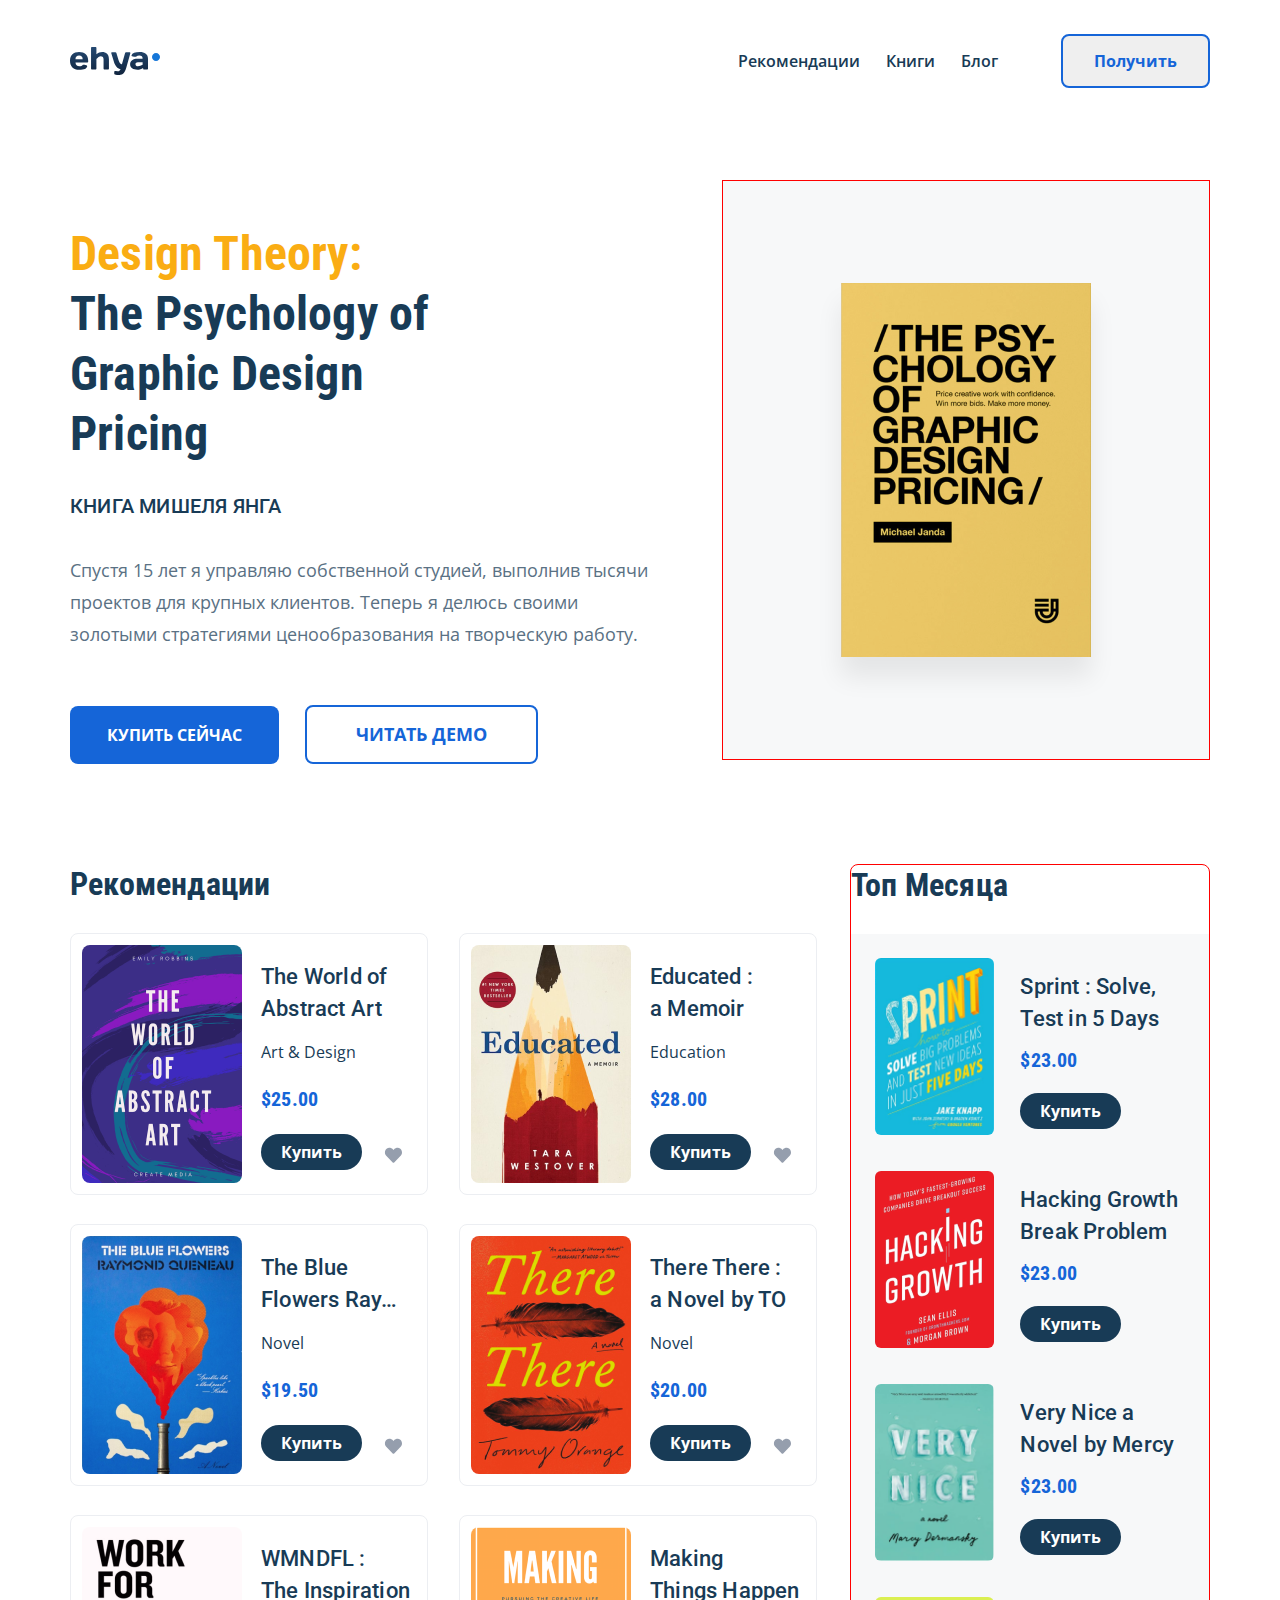
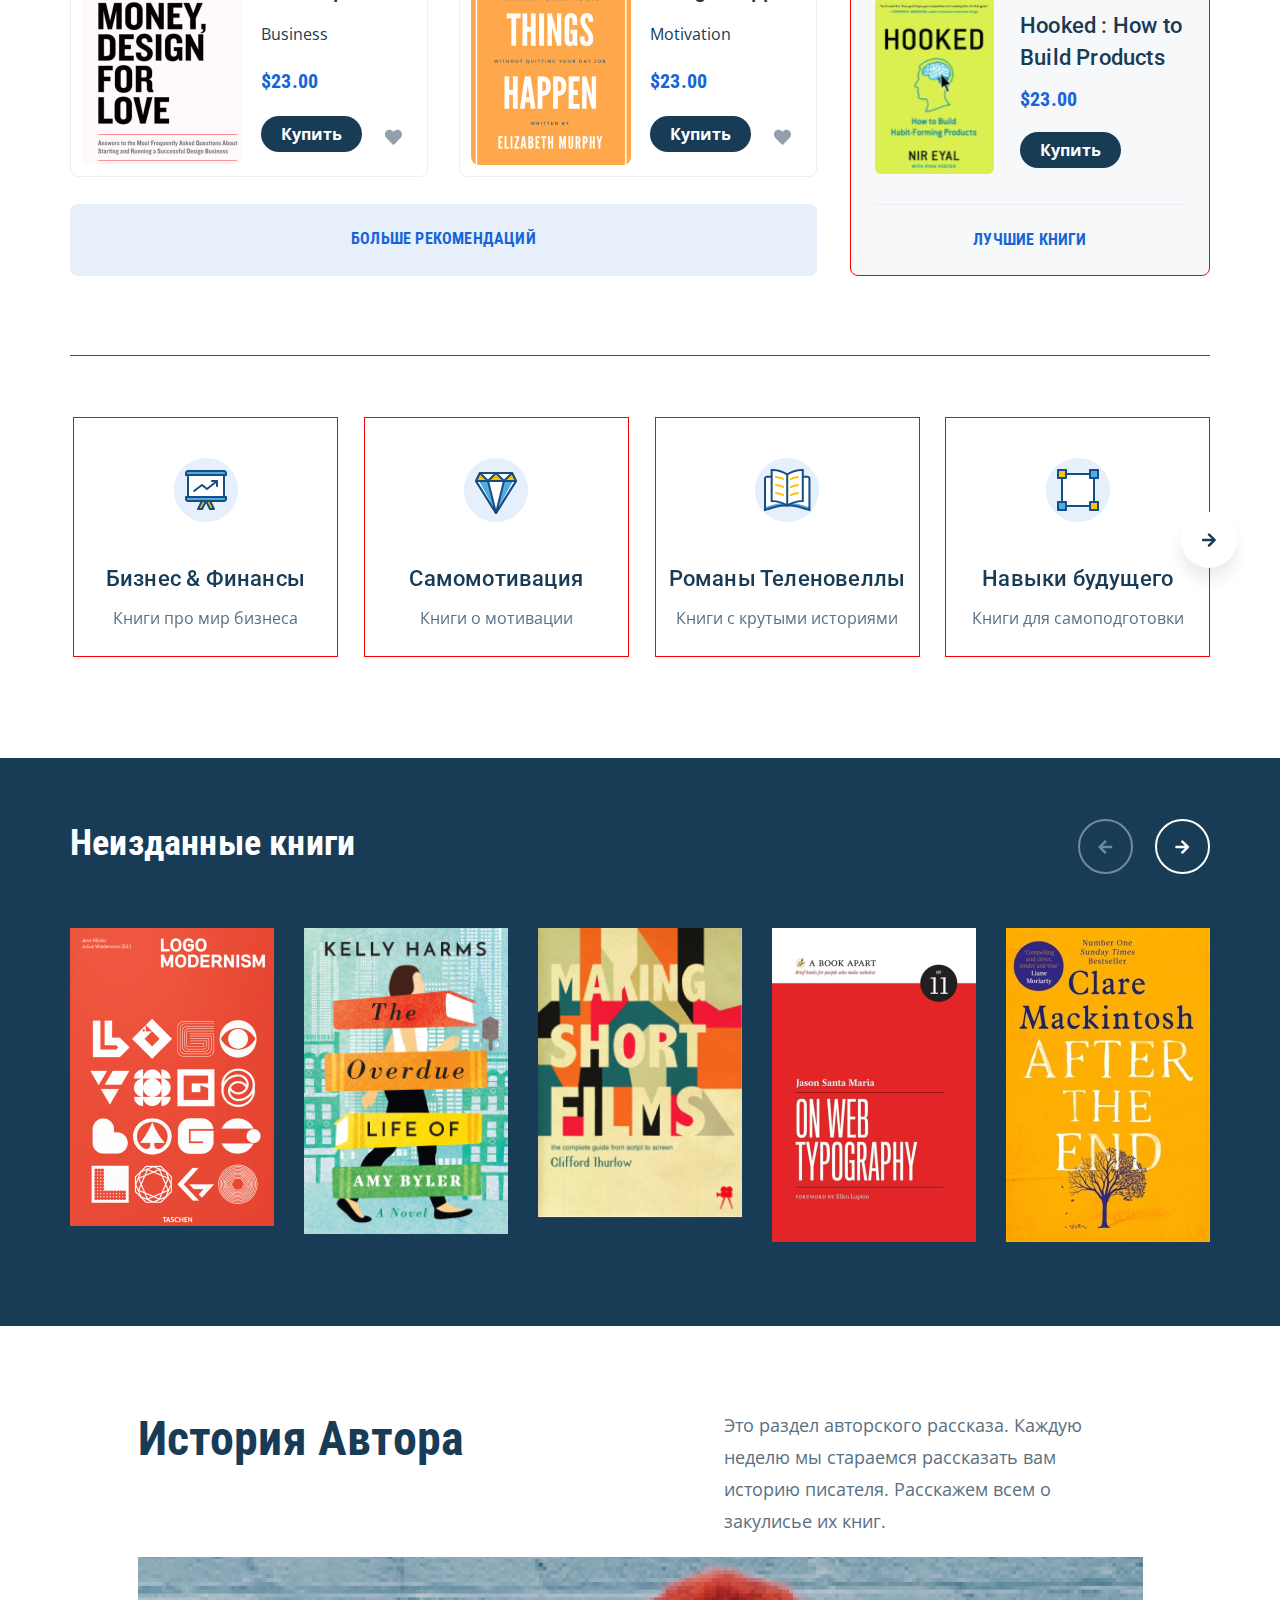
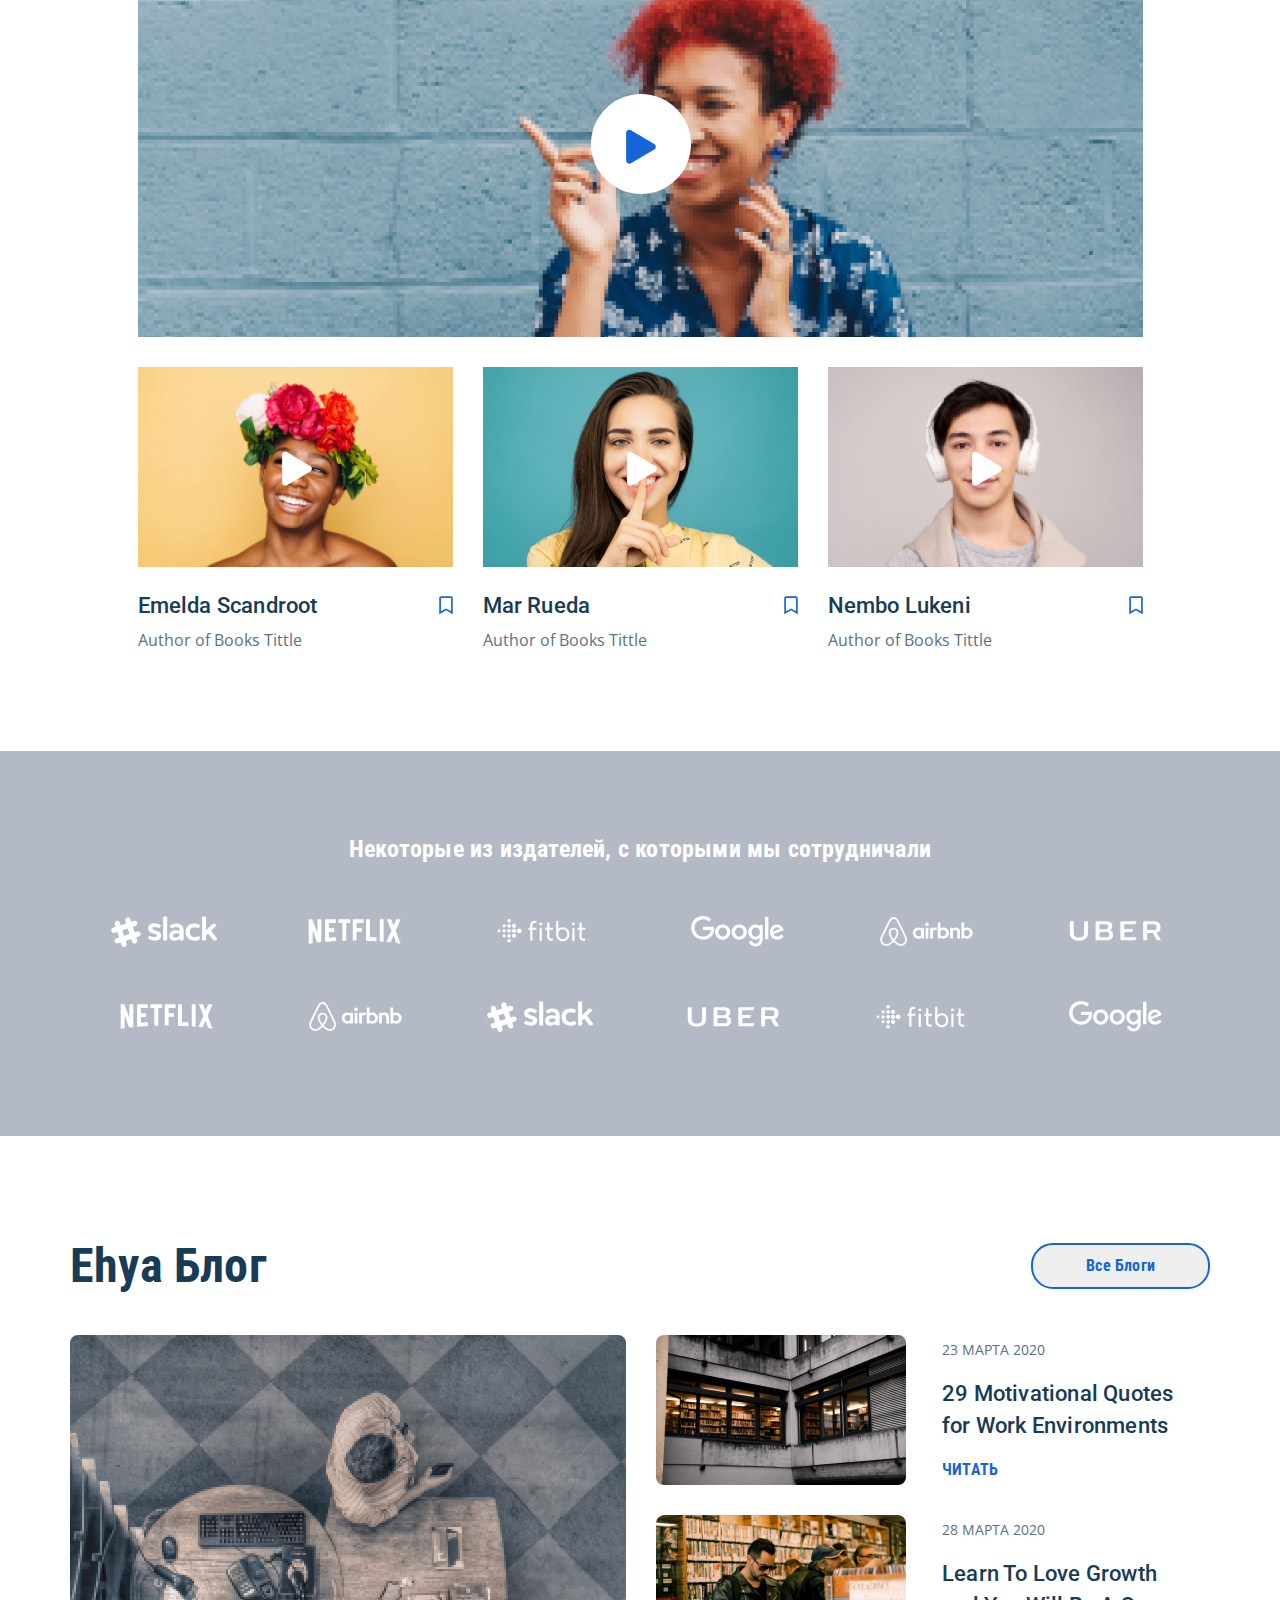
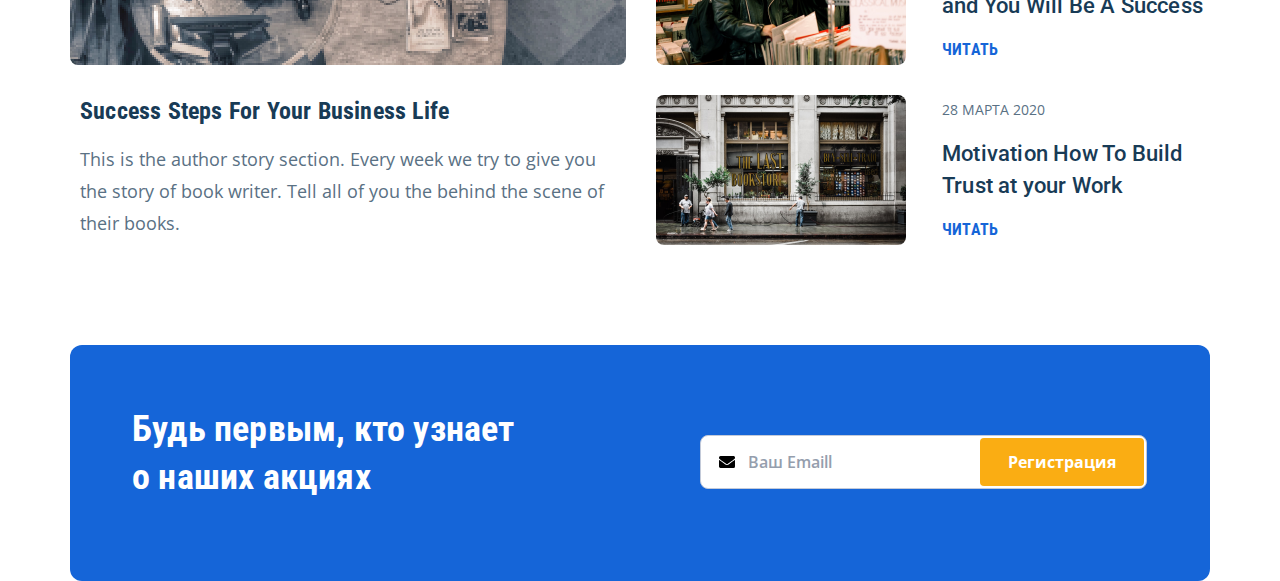
==== commit f3613546: "create: subscription + form + responsive mobile" ====
--- a/index.html
+++ b/index.html
@@ -710,84 +710,84 @@
         </div>
         <div class="cooperation__wrapper">
           <div class="cooperation__company">
-            <a class="cooperation__img">
+            <a href="#" class="cooperation__img">
               <svg class="cooperation-icon cooperation-icon_1">
                 <use xlink:href="img/sprite.svg#coop-1"></use>
               </svg>
             </a>
           </div>
           <div class="cooperation__company">
-            <a class="cooperation__img">
+            <a href="#" class="cooperation__img">
               <svg class="cooperation-icon cooperation-icon_2">
                 <use xlink:href="img/sprite.svg#coop-2"></use>
               </svg>
             </a>
           </div>
           <div class="cooperation__company">
-            <a class="cooperation__img">
+            <a href="#" class="cooperation__img">
               <svg class="cooperation-icon cooperation-icon_3">
                 <use xlink:href="img/sprite.svg#coop-3"></use>
               </svg>
             </a>
           </div>
           <div class="cooperation__company">
-            <a class="cooperation__img">
+            <a href="#" class="cooperation__img">
               <svg class="cooperation-icon cooperation-icon_4">
                 <use xlink:href="img/sprite.svg#coop-4"></use>
               </svg>
             </a>
           </div>
           <div class="cooperation__company">
-            <a class="cooperation__img">
+            <a href="#" class="cooperation__img">
               <svg class="cooperation-icon cooperation-icon_5">
                 <use xlink:href="img/sprite.svg#coop-5"></use>
               </svg>
             </a>
           </div>
           <div class="cooperation__company">
-            <a class="cooperation__img">
+            <a href="#" class="cooperation__img">
               <svg class="cooperation-icon cooperation-icon_6">
                 <use xlink:href="img/sprite.svg#coop-6"></use>
               </svg>
             </a>
           </div>
           <div class="cooperation__company">
-            <a class="cooperation__img">
+            <a href="#" class="cooperation__img">
               <svg class="cooperation-icon cooperation-icon_7">
                 <use xlink:href="img/sprite.svg#coop-2"></use>
               </svg>
             </a>
           </div>
           <div class="cooperation__company">
-            <a class="cooperation__img">
+            <a href="#" class="cooperation__img">
               <svg class="cooperation-icon cooperation-icon_8">
                 <use xlink:href="img/sprite.svg#coop-5"></use>
               </svg>
             </a>
           </div>
           <div class="cooperation__company">
-            <a class="cooperation__img">
+            <a href="#" class="cooperation__img">
               <svg class="cooperation-icon cooperation-icon_9">
                 <use xlink:href="img/sprite.svg#coop-1"></use>
               </svg>
             </a>
           </div>
           <div class="cooperation__company">
-            <a class="cooperation__img">
+            <a href="#" class="cooperation__img">
               <svg class="cooperation-icon cooperation-icon_10">
                 <use xlink:href="img/sprite.svg#coop-6"></use>
               </svg>
             </a>
           </div>
           <div class="cooperation__company">
-            <a class="cooperation__img">
+            <a href="#" class="cooperation__img">
               <svg class="cooperation-icon cooperation-icon_11">
                 <use xlink:href="img/sprite.svg#coop-3"></use>
               </svg>
             </a>
           </div>
           <div class="cooperation__company">
-            <a class="cooperation__img">
+            <a href="#" class="cooperation__img">
               <svg class="cooperation-icon cooperation-icon_12">
                 <use xlink:href="img/sprite.svg#coop-4"></use>
               </svg>
@@ -862,13 +862,43 @@
         <!-- </div> -->
       </div>
     </section>
+    <section class="subscription">
+      <div class="container">
+        <div class="subscription-wrap">
+          <h2 class="subscription__title">
+            Будь первым, кто узнает<br />
+            о наших акциях
+          </h2>
+          <form
+            action="send.php"
+            method="POST"
+            class="subscribe subscription__subscribe form"
+          >
+            <div class="subscribe__input-group">
+              <svg class="subscribe__icon">
+                <use xlink:href="img/sprite.svg#message"></use>
+              </svg>
+              <input
+                type="email"
+                class="subscribe__input"
+                placeholder="Ваш Emaill"
+                name="email"
+                required
+              />
+            </div>
+            <button class="button subscribe__button">Регистрация</button>
+          </form>
+        </div>
+      </div>
+    </section>
     <script src="js/jquery-3.6.0.min.js"></script>
     <script src="js/swiper-bundle.min.js"></script>
     <!-- <script src="js/slick.js"></script> -->
     <script src="js/owl.carousel.min.js"></script>
     <script src="js/owl2row.js"></script>
     <script src="js/jquery.fancybox.min.js"></script>
-
+    <script src="js/jquery.mask.min.js"></script>
+    <script src="js/jquery.validate.min.js"></script>
     <script src="js/main.js"></script>
   </body>
 </html>
--- a/css/style.css
+++ b/css/style.css
@@ -1,2 +1,2 @@
-*{box-sizing:border-box}body{font-family:'Open Sans', sans-serif;background-color:#fff;overflow-x:hidden}.container{max-width:1140px;margin:auto}img{max-width:100%}ul{padding-left:0px}.button{color:#1565D8;font-family:'Open Sans', sans-serif;font-style:normal;font-weight:bold;text-align:center;border:2px solid #1565D8;border-radius:8px;cursor:pointer}/*! normalize.css v8.0.1 | MIT License | github.com/necolas/normalize.css */html{line-height:1.15;-webkit-text-size-adjust:100%}body{margin:0}main{display:block}h1{font-size:2em;margin:0.67em 0}hr{box-sizing:content-box;height:0;overflow:visible}pre{font-family:monospace, monospace;font-size:1em}a{background-color:transparent}abbr[title]{border-bottom:none;text-decoration:underline;text-decoration:underline dotted}b,strong{font-weight:bolder}code,kbd,samp{font-family:monospace, monospace;font-size:1em}small{font-size:80%}sub,sup{font-size:75%;line-height:0;position:relative;vertical-align:baseline}sub{bottom:-0.25em}sup{top:-0.5em}img{border-style:none}button,input,optgroup,select,textarea{font-family:inherit;font-size:100%;line-height:1.15;margin:0}button,input{overflow:visible}button,select{text-transform:none}button,[type="button"],[type="reset"],[type="submit"]{-webkit-appearance:button}button::-moz-focus-inner,[type="button"]::-moz-focus-inner,[type="reset"]::-moz-focus-inner,[type="submit"]::-moz-focus-inner{border-style:none;padding:0}button:-moz-focusring,[type="button"]:-moz-focusring,[type="reset"]:-moz-focusring,[type="submit"]:-moz-focusring{outline:1px dotted ButtonText}fieldset{padding:0.35em 0.75em 0.625em}legend{box-sizing:border-box;color:inherit;display:table;max-width:100%;padding:0;white-space:normal}progress{vertical-align:baseline}textarea{overflow:auto}[type="checkbox"],[type="radio"]{box-sizing:border-box;padding:0}[type="number"]::-webkit-inner-spin-button,[type="number"]::-webkit-outer-spin-button{height:auto}[type="search"]{-webkit-appearance:textfield;outline-offset:-2px}[type="search"]::-webkit-search-decoration{-webkit-appearance:none}::-webkit-file-upload-button{-webkit-appearance:button;font:inherit}details{display:block}summary{display:list-item}template{display:none}[hidden]{display:none}.navbar{padding-top:34px;padding-bottom:26px;background-color:#fff}.navbar-wrap{display:flex;align-items:center;justify-content:space-between}.navbar__info{display:flex}.navbar__button{display:none}.logo{width:90px;height:28px}.logo__image{width:100%;height:100%}.info-menu{display:flex;list-style-type:none}.info-menu__button_mobile-visible{display:none}.info-menu_mobile{display:none}.info-menu__item{margin-left:13px;margin-right:13px}.info-menu__link{font-family:Open Sans;font-style:normal;font-weight:600;font-size:16px;line-height:22px;text-align:center;text-decoration:none;color:#183B56}.info__button,.info-menu__button{margin-left:50px;padding:8px 31px;font-size:16px;line-height:22px}.book{margin-top:66px;margin-bottom:50px}.book-wrap{display:flex;justify-content:space-between;align-items:flex-start}.book__info{max-width:585px}.book-title{color:#FAAD13;font-family:Roboto Condensed;font-style:normal;font-weight:bold;font-size:48px;line-height:60px;letter-spacing:0.2px;max-width:443px;margin-top:44px;margin-bottom:30px}.book-title__part{color:#183B56}.book__subtitle{font-family:Roboto;font-style:normal;font-weight:500;font-size:20px;line-height:24px;letter-spacing:0.2px;color:#183B56;text-transform:uppercase}.book__text{font-family:Open Sans;font-style:normal;font-weight:normal;font-size:18px;line-height:32px;color:#5A7184;margin-top:36px;margin-bottom:55px}.book-image{height:580px;width:488px;display:flex;justify-content:center;align-items:center;border:1px solid red;background-color:rgba(179,186,197,0.1)}.book-image__wrapper{position:absolute;height:374px;width:250px;background-color:rgba(0,0,0,0.0001);box-shadow:0px 20px 24px rgba(0,0,0,0.08)}.book-image__img{opacity:1;position:absolute;z-index:98;width:100%;height:100%;object-fit:cover}.book__button{font-family:Open Sans;font-style:normal;font-weight:bold;font-size:16px;line-height:22px;text-align:center;text-transform:uppercase;padding:18px 37px}.book__button_left{color:#fff;background-color:#1565D8;border:none}.book__button_right{padding:15px 49px;margin-left:22px;font-family:Open Sans;font-style:normal;font-weight:bold;font-size:18px;line-height:25px;background-color:#fff}.board{margin-top:100px;margin-bottom:79px}.board-wrap{display:flex;justify-content:space-between}.advice{max-width:747px}.advice__more-books{display:flex;justify-content:center;text-transform:uppercase;margin-top:27px;background-color:rgba(21,101,216,0.1);border-radius:8px;padding-top:25px;padding-bottom:27px}.advice__link{text-decoration:none;font-family:Roboto Condensed;font-style:normal;font-weight:bold;font-size:16px;line-height:20px;text-align:center;letter-spacing:0.2px;color:#1565D8}.advice-wrap{display:flex;justify-content:space-between;align-items:flex-start;flex-wrap:wrap}.advice__title{font-family:Roboto Condensed;font-style:normal;font-weight:bold;font-size:32px;line-height:40px;letter-spacing:0.2px;color:#183B56}.advice__button{color:#fff;font-family:Open Sans;font-style:normal;font-weight:bold;font-size:16px;line-height:22px;border-radius:2000px;border:none;background-color:#183B56;padding:7px 20px}.advice-card{border:1px solid #ECEEF2;border-radius:8px;display:flex;justify-content:space-between;max-width:358px;min-height:260px;padding:11px 0 11px 11px;margin-top:29px}.advice-card-wrapper{min-width:160px;height:238px}.advice-card-wrapper__img{height:100%;width:100%;object-fit:cover;border-radius:8px}.advice-card-info{padding:16px 16px 13px 19px;display:flex;flex-direction:column;justify-content:space-between;min-width:189px}.advice-card-info__title{font-family:Roboto;font-style:normal;font-weight:500;font-size:22px;line-height:32px;letter-spacing:0.2px;color:#183B56}.advice-card-info__subtitle{font-family:Open Sans;font-style:normal;font-weight:normal;font-size:16px;line-height:22px;color:#183B56;margin-top:-7px}.advice-card-info__price{font-family:Roboto Condensed;font-style:normal;font-weight:bold;font-size:20px;line-height:24px;letter-spacing:0.2px;color:#1565D8}.advice-like__img{width:18px;height:21px;fill:#959ead;margin-top:10px;margin-right:13px}.data{display:flex;justify-content:space-between;align-items:center}.the-best{max-width:360px;border:1px solid red;border-radius:8px}.the-best__best-books{display:flex;justify-content:center;text-transform:uppercase;margin-top:44px;margin-bottom:25px}.the-best__link{text-decoration:none;font-family:Roboto Condensed;font-style:normal;font-weight:bold;font-size:16px;line-height:20px;text-align:center;letter-spacing:0.2px;color:#1565D8;position:relative}.the-best__link:after{content:"";display:block;width:312px;height:1px;background-color:#ECEEF2;position:absolute;top:-26px;left:-100px;z-index:119}.the-best__button{font-family:Open Sans;font-style:normal;font-weight:bold;font-size:16px;line-height:22px;color:#fff;padding:7px 20px;background-color:#183B56;border-radius:2000px;border:none}.the-best-wrap{display:flex;flex-direction:column;margin-top:29px;background-color:rgba(179,186,197,0.1)}.the-best-card{display:flex;padding:24px 0px 12px 24px}.the-best-card-wrapper{min-width:119px;height:177px}.the-best-card-wrapper__img{width:100%;height:100%;object-fit:cover;border-radius:6px}.the-best-card-info{display:flex;flex-direction:column;justify-content:space-between;padding:13px 22px 6px 26px}.the-best-card-info__title{font-family:Roboto;font-style:normal;font-weight:500;font-size:22px;line-height:32px;letter-spacing:0.2px;color:#183B56}.the-best-card-info__price{font-family:Roboto Condensed;font-style:normal;font-weight:bold;font-size:20px;line-height:24px;letter-spacing:0.2px;color:#1565D8;margin-top:-9px}.the-best__title{font-family:Roboto Condensed;font-style:normal;font-weight:bold;font-size:32px;line-height:40px;letter-spacing:0.2px;color:#183B56}.catalog{margin-top:61px;margin-bottom:67px}.catalog-wrap{position:relative}.catalog-wrap:after{content:"";display:block;width:100%;height:1px;background-color:red;position:absolute;top:0px;left:0;z-index:119}.catalog-slider{display:flex;margin-left:3px}.catalog-slider__img{width:64px;height:64px}.catalog-slider__slide{max-width:265px;width:265px;display:flex;flex-direction:column;align-items:center;justify-content:space-between;margin-top:46px;border:1px solid red;padding-top:40px;padding-bottom:27px;height:240px}.catalog__slider_mobile-visible{display:none}.catalog__title{font-family:Roboto;font-style:normal;font-weight:500;font-size:22px;line-height:32px;text-align:center;letter-spacing:0.2px;color:#183B56;margin-top:40px}.catalog__subtitle{font-family:Open Sans;font-style:normal;font-weight:normal;font-size:16px;line-height:22px;text-align:center;color:#5A7184;margin-top:-7px;display:flex;justify-content:center}.owl-nav{position:absolute;top:45%;right:0;transform:translateY(-50%);z-index:99;width:14px;height:18px;border:none;cursor:pointer;background-repeat:no-repeat;background-position:center;background-size:10px;background-color:transparent}.owl-next{position:absolute;right:-32px;background-size:100%;z-index:145;display:block}.owl-next:after{content:"";background-image:url(../img/arrow-next.svg);background-repeat:no-repeat;background-position:center;display:block;width:56px;height:56px;border-radius:100%;background-color:#fff;box-shadow:0px 12px 16px rgba(0,0,0,0.08);position:relative;top:0px;left:0px;z-index:5}.owl-next:hover{background-color:none}.owl-prev{display:none}.owl-theme .owl-nav [class*="owl-"]:hover{background:none}.owl-item{list-style-type:none}.unpublished{background-color:#183B56;padding-top:61px;padding-bottom:80px}.unpublished-top{display:flex;justify-content:space-between;margin-bottom:54px}.unpublished-top__buttons{display:flex;min-width:132px;justify-content:space-between}.unpublished-top__title{font-family:Roboto Condensed;font-style:normal;font-weight:bold;font-size:36px;line-height:48px;letter-spacing:0.2px;color:#fff}.unpublished__slider{display:flex;justify-content:space-between}.unpublished-slider__disabled{opacity:0.4}.unpublished__button{width:55px;height:55px;border-radius:100%;border:2px solid #fff;cursor:pointer;background-repeat:no-repeat;background-position:center}.unpublished__button_next{background-image:url(../img/arrow-next-2.svg);border:2px solid #fff}.unpublished__button_prev{background-image:url(../img/arrow-prev.svg);border:2px solid #fff}.unpublished__button__slide{height:298px;max-width:204px;width:204px}.unpublished__button__img{height:100%;width:100%;object-fit:cover;box-shadow:0px 12px 16px rgba(0,0,0,0.08);border-radius:8px}.unpublished-slider__disabled{color:#5A7184}.history{margin-top:83px;margin-bottom:100px}.history__container{max-width:1005px}.history-top{display:flex;justify-content:space-between;align-items:flex-start;margin-right:39px;margin-bottom:20px}.history-top__new{display:block}.history-top__title{font-family:Roboto Condensed;font-style:normal;font-weight:bold;font-size:48px;line-height:60px;letter-spacing:0.2px;color:#183B56}.history-top__subtitle{font-family:Open Sans;font-style:normal;font-weight:normal;font-size:18px;line-height:32px;color:#5A7184;max-width:380px;text-align-last:left}.history-medium{margin-bottom:-70px}.history-medium__video{position:relative;height:380px;max-width:1005px;background-image:url(../img/history-1d.png)}.history-medium__img{height:100%;width:100%;object-fit:cover}.history-medium__icon{width:30px;height:39px;fill:#1565D8;position:absolute;top:50%;transform:translateY(-50%);left:488px;z-index:96}.history-medium:after{content:"";background-repeat:no-repeat;background-position:center;display:block;width:100px;height:100px;border-radius:100%;background-color:#fff;position:relative;left:453px;top:-243px;z-index:5}.history-bottom{display:flex;justify-content:space-between}.history-bottom__title{font-family:Roboto;font-style:normal;font-weight:500;font-size:22px;line-height:32px;letter-spacing:0.2px;color:#183B56}.history-bottom__subtitle{font-family:Open Sans;font-style:normal;font-weight:normal;font-size:16px;line-height:22px;margin-top:7px;color:#5A7184}.history-bottom__video{position:relative;height:200px;max-width:315px}.history-bottom__video-3{position:relative;height:200px;max-width:315px;width:315px;background-position:center center;background-size:100%;background-repeat:no-repeat;background-image:url(../img/history-3.png)}.history-bottom__img{height:100%;width:100%;object-fit:cover}.history-bottom__icon{width:30px;height:39px;fill:#fff;position:absolute;top:51%;transform:translateY(-50%);left:144px;z-index:96}.history-bottom__icon-plus{width:14px;height:21px;fill:#1565D8}.history-bottom__info{display:flex;justify-content:space-between;align-items:center;margin-top:23px}.cooperation{background-color:#B3BAC5;padding-top:82px;padding-bottom:100px}.cooperation__title{color:#fff;text-align:center;font-family:Roboto Condensed;font-style:normal;font-weight:bold;font-size:24px;line-height:32px;text-align:center;letter-spacing:0.2px}.cooperation__wrapper{display:flex;justify-content:space-between;align-items:center;flex-wrap:wrap}.cooperation__company{margin-top:51px}.cooperation__img{width:190px;height:32px}.cooperation-icon,.cooperation_9{width:109px;height:31px;fill:#fff;margin-left:40px;margin-right:44px}.cooperation-icon_2,.cooperation-icon_7,.cooperation_9_2,.cooperation_9_7{width:95px;height:25px;margin-left:44px;margin-right:47px}.cooperation-icon_3,.cooperation-icon_11,.cooperation_9_3,.cooperation_9_11{width:95px;height:24px;margin-left:47px;margin-right:49px}.cooperation-icon_4,.cooperation-icon_12,.cooperation_9_4,.cooperation_9_12{width:95px;height:31px;margin-left:49px;margin-right:47px}.cooperation-icon_5,.cooperation-icon_8,.cooperation_9_5,.cooperation_9_8{width:95px;height:29px;margin-left:47px;margin-right:47px}.cooperation-icon_6,.cooperation-icon_10,.cooperation_9_6,.cooperation_9_10{width:95px;height:20px;margin-left:47px;margin-right:47px}.cooperation-icon_7,.cooperation_9_7{margin-left:49px}.cooperation-icon_8,.cooperation_9_8{margin-right:41px}.cooperation-icon_9,.cooperation_9_9{margin-left:42px}.blog{padding-top:100px}.blog-top{display:flex;justify-content:space-between;align-items:center;max-height:60px}.blog-top__title{font-family:Roboto Condensed;font-style:normal;font-weight:bold;font-size:48px;line-height:60px;letter-spacing:0.2px;color:#183B56}.blog__button{font-family:Roboto Condensed;font-style:normal;font-weight:bold;font-size:16px;line-height:20px;text-align:center;letter-spacing:0.2px;border-radius:22px;border:2px solid #1565D8;padding:11px 53px}.blog-middle{display:flex;margin-top:39px}.blog-middle__wrap{width:556px;height:330px}.blog-middle__img{width:100%;height:100%;object-fit:cover;border-radius:8px}.blog-middle__title{font-family:Roboto Condensed;font-style:normal;font-weight:bold;font-size:24px;line-height:32px;letter-spacing:0.2px;color:#183B56;margin-top:30px;margin-left:10px}.blog-middle__text{font-family:Open Sans;font-style:normal;font-weight:normal;font-size:18px;line-height:32px;color:#5A7184;max-width:536px;margin-top:16px;margin-left:10px}.blog-middle__first-state{margin-right:30px}.blog-middle__order-state{min-height:510px;display:flex;flex-direction:column;justify-content:space-between}.blog-middle__state{display:flex}.blog-middle__wrapper{min-width:250px;height:150px}.blog-middle__image{width:100%;height:100%;object-fit:cover;border-radius:8px}.blog-middle__info{padding-left:36px;padding-top:5px;padding-bottom:5px;min-height:138px;display:flex;flex-direction:column;justify-content:space-between}.blog-middle__date{font-family:Open Sans;font-style:normal;font-weight:normal;font-size:14px;line-height:20px;color:#5A7184}.blog-middle__order-title{font-family:Roboto;font-style:normal;font-weight:500;font-size:22px;line-height:32px;letter-spacing:0.2px;color:#183B56}.blog-middle__read{font-family:Roboto Condensed;font-style:normal;font-weight:bold;font-size:16px;line-height:20px;letter-spacing:0.2px;text-decoration:none;color:#1565D8}@media (max-width: 1200px){.container{max-width:960px}.catalog-slider__slide{max-width:460px;width:100%}}@media (max-width: 992px){.container{max-width:700px}.book{margin-top:36px}.book-wrap{display:flex;flex-direction:column;align-items:center}.book__info{display:flex;flex-direction:column;align-items:center}.book-title{text-align:center}.book-image{margin-top:36px}.button-wrapper{display:flex;justify-content:center}}@media (max-width: 767px){.container{max-width:576px;width:92%}.navbar{padding-top:20px}.navbar-wrap{align-items:flex-start;align-items:center}.navbar__button{width:22px;height:18px;padding:0;display:flex;align-items:center;justify-content:space-between;flex-direction:column;border:none;background-color:#fff}.navbar_fixed{position:fixed;left:0;top:0;right:0;z-index:99}.info-menu,.info__button{display:none}.info-menu_mobile{background-color:#fff;position:fixed;left:0;right:0;bottom:0;top:59px}.info-menu_mobile-visible{display:flex;flex-direction:column;justify-content:flex-start;align-items:center;margin-top:15px;margin-bottom:0}.info-menu__button_mobile-visible{display:block;margin-left:0}.info-menu__item_mobile-visible{margin-bottom:15px}.info__button_mobile-visible{display:block}.button__line{width:22px;height:2px;background-color:#3A4C66}}@media (max-width: 576px){.container{max-width:480px;width:92%}}@media (max-width: 480px){.container,.navbar__container{max-width:280px;width:100%}.catalog__container{max-width:296px}.history__container{max-width:300px}.book{margin-top:55px;margin-bottom:28px}.book-title{font-size:32px;line-height:40px;margin-bottom:25px}.book-image{width:280px;height:332px}.book-image__wrapper{width:143px;height:214px}.book__subtitle{font-weight:normal;font-size:16px}.book__text{font-size:16px;line-height:23px;text-align:center;margin-top:32px;margin-bottom:17px}.book__button{width:176px}.book__button_left{padding:9px 20px}.book__button_right{margin-top:15px;margin-left:0;padding:7px 27px;font-size:16px;line-height:22px}.button-wrapper{display:flex;flex-direction:column;justify-content:space-between}.board{margin-top:57px;margin-bottom:84px}.board-wrap{flex-direction:column}.advice__button{font-family:Open Sans;font-style:normal;font-weight:bold;font-size:16px;line-height:22px;text-align:center}.advice__title{font-family:Roboto Condensed;font-style:normal;font-weight:bold;font-size:28px;line-height:36px;text-align:center;letter-spacing:0.2px}.advice-card{flex-direction:column;align-items:center;justify-content:flex-start;margin-top:72px;min-height:312px;min-width:280px}.advice-card:not(:nth-child(1)){display:none}.advice-card-wrapper{height:137px;min-width:95px;width:95px;margin-top:-36px;margin-right:9px}.advice-card-info{align-items:center;padding-right:14px;padding-left:6px;margin-top:3px}.advice-card-info__title{font-family:Roboto;font-style:normal;font-weight:500;font-size:20px;line-height:24px;text-align:center;letter-spacing:0.2px}.advice-card-info__subtitle{font-family:Open Sans;font-style:normal;font-weight:normal;font-size:14px;line-height:20px;text-align:center;margin-top:12px}.advice-card-info__price{font-family:Roboto Condensed;font-style:normal;font-weight:bold;font-size:16px;line-height:20px;letter-spacing:0.2px;margin-top:16px;margin-left:-9px}.advice__data{margin-top:20px}.advice__button{margin-left:14px;padding:7px 27px}.advice-like{margin-left:20px}.advice__more-books{margin-top:24px;padding-top:16px;padding-bottom:12px}.advice__link{font-family:Roboto Condensed;font-style:normal;font-weight:bold;font-size:16px;line-height:20px;text-align:center;letter-spacing:0.2px;text-transform:none;margin-top:-2px}.the-best__link::after{width:242px;top:-21px;left:-66px}.the-best__best-books{margin-top:58px}.the-best__title{margin-top:57px}.the-best__button{font-family:Open Sans;font-style:normal;font-weight:bold;font-size:16px;line-height:22px;text-align:center}.the-best__title{font-family:Roboto Condensed;font-style:normal;font-weight:bold;font-size:28px;line-height:36px;text-align:center;letter-spacing:0.2px}.the-best-card{padding:33px 0 3px 10px}.the-best-card-wrapper{min-width:95px;width:95px;max-height:142px}.the-best-card-info{padding:5px 22px 4px 16px}.the-best-card-info__title{font-family:Roboto Condensed;font-style:normal;font-weight:bold;font-size:16px;line-height:24px;letter-spacing:0.2px}.the-best-card-info__price{font-family:Roboto Condensed;font-style:normal;font-weight:bold;font-size:20px;line-height:24px;letter-spacing:0.2px;margin-top:-1px}.catalog{margin-bottom:105px}.catalog__slider_mobile-visible{display:block}.catalog__slider_mobile-hidden{display:none}.catalog-wrapper{margin-top:-34px}.catalog-slider__img{width:32px;height:32px}.catalog-slider__slide{min-width:141px;margin-top:41px;justify-content:flex-start;padding-left:14px;padding-right:14px;max-height:182px}.catalog-slider__slide_mt{margin-top:10px}.catalog__title{font-family:Roboto Condensed;font-style:normal;font-weight:bold;font-size:16px;line-height:20px;text-align:center;letter-spacing:0.2px;margin-top:18px}.catalog__subtitle{font-family:Open Sans;font-style:normal;font-weight:normal;font-size:12px;line-height:20px;text-align:center;margin-top:-2px}.catalog__subtitle_two{margin-top:18px}.owl-stage{display:flex}.catalog-slider__slide:nth-child(2){order:-1}.catalog-slider__img{margin-top:14px}.owl-next{right:119px}.owl-next::after{width:48px;height:48px}.owl-nav{top:99%}.unpublished{padding-bottom:118px}.unpublished-top{position:relative;justify-content:center}.unpublished-top__buttons{min-width:114px;width:114px}.unpublished-top__title{font-family:Roboto Condensed;font-style:normal;font-weight:bold;font-size:28px;line-height:36px;text-align:center;letter-spacing:0.2px;margin-top:-13px;margin-bottom:-12px}.unpublished-top__buttons{position:absolute;top:404px;left:30%}.unpublished-slider{max-width:205px}.unpublished__button{width:48px;height:48px}.unpublished__button__img{min-width:205px;min-height:300px}.history{margin-top:44px;margin-bottom:71px}.history-top{flex-direction:column;align-items:center;margin-right:0;max-width:280px;margin:auto;margin-bottom:36px}.history-top__title{font-family:Roboto Condensed;font-style:normal;font-weight:bold;font-size:28px;line-height:36px;text-align:center;letter-spacing:0.2px}.history-top__subtitle{font-family:Open Sans;font-style:normal;font-weight:normal;font-size:18px;line-height:25px;text-align:center;margin-top:23px}.history-medium::after{left:122px;top:-132px;width:56px;height:56px}.history-medium__video{max-width:300px;height:210px;background-position:center center;background-size:303px;background-image:url(../img/history-1b.png)}.history-medium__icon{left:142px;width:17px;height:22px;top:51%}.history-bottom{margin-top:34px}.history-bottom__info{flex-direction:column;margin-top:16px}.history-bottom__sect:nth-child(3){display:none}.history-bottom__icon{left:60px;width:21px;height:27px}.history-bottom__icon-plus{position:absolute;margin-top:62px;width:10px;height:14px}.history-bottom__video{max-width:140px;height:138px}.history-bottom__video-3{max-width:140px;width:140px;height:138px;background-position:center center;background-size:227px;background-image:url(../img/history-3b.png)}.history-bottom__title{font-family:Roboto;font-style:normal;font-weight:500;font-size:16px;line-height:20px;text-align:center;letter-spacing:0.2px}.history-bottom__subtitle{font-family:Open Sans;font-style:normal;font-weight:normal;font-size:12px;line-height:20px;text-align:center}.cooperation{padding-top:34px;padding-bottom:45px}.cooperation__title{max-width:270px;margin-left:3px}.cooperation__wrapper{display:flex;justify-content:space-between;max-width:215px;margin:auto}.cooperation__company{margin-top:26px}.cooperation-icon,.cooperation_9{width:98px;height:28px;fill:#fff;margin-left:28px;margin-right:2px;margin-left:0;margin-right:0;position:relative;left:-3px}.cooperation-icon_2,.cooperation-icon_7,.cooperation_9_2,.cooperation_9_7{width:86px;height:22px;margin-left:0;margin-right:0;left:0px}.cooperation-icon_3,.cooperation-icon_11,.cooperation_9_3,.cooperation_9_11{width:86px;height:22px;margin-left:0;margin-right:0;position:relative;top:-5px;left:3px}.cooperation-icon_4,.cooperation-icon_12,.cooperation_9_4,.cooperation_9_12{width:86px;height:28px;margin-left:0;margin-right:0;position:relative;top:-5px}.cooperation-icon_5,.cooperation-icon_8,.cooperation_9_5,.cooperation_9_8{width:86px;height:26px;margin-left:0;margin-right:0;position:relative;top:-9px;left:2px}.cooperation-icon_6,.cooperation-icon_10,.cooperation_9_6,.cooperation_9_10{width:86px;height:18px;margin-left:42px;margin-top:-10px;margin-right:0;position:relative;top:-8px;left:1px}.cooperation-icon_7,.cooperation_9_7{display:none}.cooperation-icon_8,.cooperation_9_8{display:none}.cooperation-icon_9,.cooperation_9_9{display:none}.cooperation-icon_10,.cooperation_9_10{display:none}.cooperation-icon_11,.cooperation_9_11{display:none}.cooperation-icon_12,.cooperation_9_12{display:none}.blog{padding-top:56px}.blog__button{font-family:Roboto Condensed;font-style:normal;font-weight:bold;font-size:14px;line-height:20px;text-align:center;letter-spacing:0.175px;position:absolute;top:725px;left:61px;padding-left:48px;padding-right:48px}.blog-top{flex-direction:column;align-items:center;position:relative}.blog-top__title{font-family:Roboto Condensed;font-style:normal;font-weight:bold;font-size:28px;line-height:36px;letter-spacing:0.2px}.blog-middle{flex-direction:column}.blog-middle__info{min-height:101px;padding-left:19px;padding-top:1px;padding-bottom:10px}.blog-middle__order-state{min-height:335px;margin-top:29px}.blog-middle__wrap{margin-top:9px}.blog-middle__first-state{flex-direction:column;align-items:center}.blog-middle__title{font-family:Roboto Condensed;font-style:normal;font-weight:bold;font-size:16px;line-height:20px;letter-spacing:0.2px;margin-left:0;margin-top:20px}.blog-middle__text{font-family:Open Sans;font-style:normal;font-weight:normal;font-size:12px;line-height:24px;margin-left:0;margin-top:11px;max-width:280px;width:280px}.blog-middle__read{font-family:Roboto Condensed;font-style:normal;font-weight:bold;font-size:10px;line-height:20px;letter-spacing:0.125px;margin-top:-6px}.blog-middle__order-title{font-family:Roboto;font-style:normal;font-weight:500;font-size:14px;line-height:20px;letter-spacing:0.175px;margin-top:-6px}.blog-middle__date{font-family:Open Sans;font-style:normal;font-weight:normal;font-size:10px;line-height:20px;margin-top:-4px}.blog-middle__wrap{width:280px;height:120px}.blog-middle__state{margin-bottom:20px}.blog-middle__wrapper{min-width:90px;width:90px;height:90px}}
+*{box-sizing:border-box}body{font-family:'Open Sans', sans-serif;background-color:#fff;overflow-x:hidden}.container{max-width:1140px;margin:auto}img{max-width:100%}ul{padding-left:0px}.button{color:#1565D8;font-family:'Open Sans', sans-serif;font-style:normal;font-weight:bold;text-align:center;border:2px solid #1565D8;border-radius:8px;cursor:pointer}.invalid{color:#FAAD13;border-bottom:1px solid #FAAD13}/*! normalize.css v8.0.1 | MIT License | github.com/necolas/normalize.css */html{line-height:1.15;-webkit-text-size-adjust:100%}body{margin:0}main{display:block}h1{font-size:2em;margin:0.67em 0}hr{box-sizing:content-box;height:0;overflow:visible}pre{font-family:monospace, monospace;font-size:1em}a{background-color:transparent}abbr[title]{border-bottom:none;text-decoration:underline;text-decoration:underline dotted}b,strong{font-weight:bolder}code,kbd,samp{font-family:monospace, monospace;font-size:1em}small{font-size:80%}sub,sup{font-size:75%;line-height:0;position:relative;vertical-align:baseline}sub{bottom:-0.25em}sup{top:-0.5em}img{border-style:none}button,input,optgroup,select,textarea{font-family:inherit;font-size:100%;line-height:1.15;margin:0}button,input{overflow:visible}button,select{text-transform:none}button,[type="button"],[type="reset"],[type="submit"]{-webkit-appearance:button}button::-moz-focus-inner,[type="button"]::-moz-focus-inner,[type="reset"]::-moz-focus-inner,[type="submit"]::-moz-focus-inner{border-style:none;padding:0}button:-moz-focusring,[type="button"]:-moz-focusring,[type="reset"]:-moz-focusring,[type="submit"]:-moz-focusring{outline:1px dotted ButtonText}fieldset{padding:0.35em 0.75em 0.625em}legend{box-sizing:border-box;color:inherit;display:table;max-width:100%;padding:0;white-space:normal}progress{vertical-align:baseline}textarea{overflow:auto}[type="checkbox"],[type="radio"]{box-sizing:border-box;padding:0}[type="number"]::-webkit-inner-spin-button,[type="number"]::-webkit-outer-spin-button{height:auto}[type="search"]{-webkit-appearance:textfield;outline-offset:-2px}[type="search"]::-webkit-search-decoration{-webkit-appearance:none}::-webkit-file-upload-button{-webkit-appearance:button;font:inherit}details{display:block}summary{display:list-item}template{display:none}[hidden]{display:none}.navbar{padding-top:34px;padding-bottom:26px;background-color:#fff}.navbar-wrap{display:flex;align-items:center;justify-content:space-between}.navbar__info{display:flex}.navbar__button{display:none}.logo{width:90px;height:28px}.logo__image{width:100%;height:100%}.info-menu{display:flex;list-style-type:none}.info-menu__button_mobile-visible{display:none}.info-menu_mobile{display:none}.info-menu__item{margin-left:13px;margin-right:13px}.info-menu__link{font-family:Open Sans;font-style:normal;font-weight:600;font-size:16px;line-height:22px;text-align:center;text-decoration:none;color:#183B56}.info__button,.info-menu__button{margin-left:50px;padding:8px 31px;font-size:16px;line-height:22px}.book{margin-top:66px;margin-bottom:50px}.book-wrap{display:flex;justify-content:space-between;align-items:flex-start}.book__info{max-width:585px}.book-title{color:#FAAD13;font-family:Roboto Condensed;font-style:normal;font-weight:bold;font-size:48px;line-height:60px;letter-spacing:0.2px;max-width:443px;margin-top:44px;margin-bottom:30px}.book-title__part{color:#183B56}.book__subtitle{font-family:Roboto;font-style:normal;font-weight:500;font-size:20px;line-height:24px;letter-spacing:0.2px;color:#183B56;text-transform:uppercase}.book__text{font-family:Open Sans;font-style:normal;font-weight:normal;font-size:18px;line-height:32px;color:#5A7184;margin-top:36px;margin-bottom:55px}.book-image{height:580px;width:488px;display:flex;justify-content:center;align-items:center;border:1px solid red;background-color:rgba(179,186,197,0.1)}.book-image__wrapper{position:absolute;height:374px;width:250px;background-color:rgba(0,0,0,0.0001);box-shadow:0px 20px 24px rgba(0,0,0,0.08)}.book-image__img{opacity:1;position:absolute;z-index:98;width:100%;height:100%;object-fit:cover}.book__button{font-family:Open Sans;font-style:normal;font-weight:bold;font-size:16px;line-height:22px;text-align:center;text-transform:uppercase;padding:18px 37px}.book__button_left{color:#fff;background-color:#1565D8;border:none}.book__button_right{padding:15px 49px;margin-left:22px;font-family:Open Sans;font-style:normal;font-weight:bold;font-size:18px;line-height:25px;background-color:#fff}.board{margin-top:100px;margin-bottom:79px}.board-wrap{display:flex;justify-content:space-between}.advice{max-width:747px}.advice__more-books{display:flex;justify-content:center;text-transform:uppercase;margin-top:27px;background-color:rgba(21,101,216,0.1);border-radius:8px;padding-top:25px;padding-bottom:27px}.advice__link{text-decoration:none;font-family:Roboto Condensed;font-style:normal;font-weight:bold;font-size:16px;line-height:20px;text-align:center;letter-spacing:0.2px;color:#1565D8}.advice-wrap{display:flex;justify-content:space-between;align-items:flex-start;flex-wrap:wrap}.advice__title{font-family:Roboto Condensed;font-style:normal;font-weight:bold;font-size:32px;line-height:40px;letter-spacing:0.2px;color:#183B56}.advice__button{color:#fff;font-family:Open Sans;font-style:normal;font-weight:bold;font-size:16px;line-height:22px;border-radius:2000px;border:none;background-color:#183B56;padding:7px 20px}.advice-card{border:1px solid #ECEEF2;border-radius:8px;display:flex;justify-content:space-between;max-width:358px;min-height:260px;padding:11px 0 11px 11px;margin-top:29px}.advice-card-wrapper{min-width:160px;height:238px}.advice-card-wrapper__img{height:100%;width:100%;object-fit:cover;border-radius:8px}.advice-card-info{padding:16px 16px 13px 19px;display:flex;flex-direction:column;justify-content:space-between;min-width:189px}.advice-card-info__title{font-family:Roboto;font-style:normal;font-weight:500;font-size:22px;line-height:32px;letter-spacing:0.2px;color:#183B56}.advice-card-info__subtitle{font-family:Open Sans;font-style:normal;font-weight:normal;font-size:16px;line-height:22px;color:#183B56;margin-top:-7px}.advice-card-info__price{font-family:Roboto Condensed;font-style:normal;font-weight:bold;font-size:20px;line-height:24px;letter-spacing:0.2px;color:#1565D8}.advice-like__img{width:18px;height:21px;fill:#959ead;margin-top:10px;margin-right:13px}.data{display:flex;justify-content:space-between;align-items:center}.the-best{max-width:360px;border:1px solid red;border-radius:8px}.the-best__best-books{display:flex;justify-content:center;text-transform:uppercase;margin-top:44px;margin-bottom:25px}.the-best__link{text-decoration:none;font-family:Roboto Condensed;font-style:normal;font-weight:bold;font-size:16px;line-height:20px;text-align:center;letter-spacing:0.2px;color:#1565D8;position:relative}.the-best__link:after{content:"";display:block;width:312px;height:1px;background-color:#ECEEF2;position:absolute;top:-26px;left:-100px;z-index:119}.the-best__button{font-family:Open Sans;font-style:normal;font-weight:bold;font-size:16px;line-height:22px;color:#fff;padding:7px 20px;background-color:#183B56;border-radius:2000px;border:none}.the-best-wrap{display:flex;flex-direction:column;margin-top:29px;background-color:rgba(179,186,197,0.1)}.the-best-card{display:flex;padding:24px 0px 12px 24px}.the-best-card-wrapper{min-width:119px;height:177px}.the-best-card-wrapper__img{width:100%;height:100%;object-fit:cover;border-radius:6px}.the-best-card-info{display:flex;flex-direction:column;justify-content:space-between;padding:13px 22px 6px 26px}.the-best-card-info__title{font-family:Roboto;font-style:normal;font-weight:500;font-size:22px;line-height:32px;letter-spacing:0.2px;color:#183B56}.the-best-card-info__price{font-family:Roboto Condensed;font-style:normal;font-weight:bold;font-size:20px;line-height:24px;letter-spacing:0.2px;color:#1565D8;margin-top:-9px}.the-best__title{font-family:Roboto Condensed;font-style:normal;font-weight:bold;font-size:32px;line-height:40px;letter-spacing:0.2px;color:#183B56}.catalog{margin-top:61px;margin-bottom:67px}.catalog-wrap{position:relative}.catalog-wrap:after{content:"";display:block;width:100%;height:1px;background-color:red;position:absolute;top:0px;left:0;z-index:119}.catalog-slider{display:flex;margin-left:3px}.catalog-slider__img{width:64px;height:64px}.catalog-slider__slide{max-width:265px;width:265px;display:flex;flex-direction:column;align-items:center;justify-content:space-between;margin-top:46px;border:1px solid red;padding-top:40px;padding-bottom:27px;height:240px}.catalog__slider_mobile-visible{display:none}.catalog__title{font-family:Roboto;font-style:normal;font-weight:500;font-size:22px;line-height:32px;text-align:center;letter-spacing:0.2px;color:#183B56;margin-top:40px}.catalog__subtitle{font-family:Open Sans;font-style:normal;font-weight:normal;font-size:16px;line-height:22px;text-align:center;color:#5A7184;margin-top:-7px;display:flex;justify-content:center}.owl-nav{position:absolute;top:45%;right:0;transform:translateY(-50%);z-index:99;width:14px;height:18px;border:none;cursor:pointer;background-repeat:no-repeat;background-position:center;background-size:10px;background-color:transparent}.owl-next{position:absolute;right:-32px;background-size:100%;z-index:145;display:block}.owl-next:after{content:"";background-image:url(../img/arrow-next.svg);background-repeat:no-repeat;background-position:center;display:block;width:56px;height:56px;border-radius:100%;background-color:#fff;box-shadow:0px 12px 16px rgba(0,0,0,0.08);position:relative;top:0px;left:0px;z-index:5}.owl-next:hover{background-color:none}.owl-prev{display:none}.owl-theme .owl-nav [class*="owl-"]:hover{background:none}.owl-item{list-style-type:none}.unpublished{background-color:#183B56;padding-top:61px;padding-bottom:80px}.unpublished-top{display:flex;justify-content:space-between;margin-bottom:54px}.unpublished-top__buttons{display:flex;min-width:132px;justify-content:space-between}.unpublished-top__title{font-family:Roboto Condensed;font-style:normal;font-weight:bold;font-size:36px;line-height:48px;letter-spacing:0.2px;color:#fff}.unpublished__slider{display:flex;justify-content:space-between}.unpublished-slider__disabled{opacity:0.4}.unpublished__button{width:55px;height:55px;border-radius:100%;border:2px solid #fff;cursor:pointer;background-repeat:no-repeat;background-position:center}.unpublished__button_next{background-image:url(../img/arrow-next-2.svg);border:2px solid #fff}.unpublished__button_prev{background-image:url(../img/arrow-prev.svg);border:2px solid #fff}.unpublished__button__slide{height:298px;max-width:204px;width:204px}.unpublished__button__img{height:100%;width:100%;object-fit:cover;box-shadow:0px 12px 16px rgba(0,0,0,0.08);border-radius:8px}.unpublished-slider__disabled{color:#5A7184}.history{margin-top:83px;margin-bottom:100px}.history__container{max-width:1005px}.history-top{display:flex;justify-content:space-between;align-items:flex-start;margin-right:39px;margin-bottom:20px}.history-top__new{display:block}.history-top__title{font-family:Roboto Condensed;font-style:normal;font-weight:bold;font-size:48px;line-height:60px;letter-spacing:0.2px;color:#183B56}.history-top__subtitle{font-family:Open Sans;font-style:normal;font-weight:normal;font-size:18px;line-height:32px;color:#5A7184;max-width:380px;text-align-last:left}.history-medium{margin-bottom:-70px}.history-medium__video{position:relative;height:380px;max-width:1005px;background-image:url(../img/history-1d.png)}.history-medium__img{height:100%;width:100%;object-fit:cover}.history-medium__icon{width:30px;height:39px;fill:#1565D8;position:absolute;top:50%;transform:translateY(-50%);left:488px;z-index:96}.history-medium:after{content:"";background-repeat:no-repeat;background-position:center;display:block;width:100px;height:100px;border-radius:100%;background-color:#fff;position:relative;left:453px;top:-243px;z-index:5}.history-bottom{display:flex;justify-content:space-between}.history-bottom__title{font-family:Roboto;font-style:normal;font-weight:500;font-size:22px;line-height:32px;letter-spacing:0.2px;color:#183B56}.history-bottom__subtitle{font-family:Open Sans;font-style:normal;font-weight:normal;font-size:16px;line-height:22px;margin-top:7px;color:#5A7184}.history-bottom__video{position:relative;height:200px;max-width:315px}.history-bottom__video-3{position:relative;height:200px;max-width:315px;width:315px;background-position:center center;background-size:100%;background-repeat:no-repeat;background-image:url(../img/history-3.png)}.history-bottom__img{height:100%;width:100%;object-fit:cover}.history-bottom__icon{width:30px;height:39px;fill:#fff;position:absolute;top:51%;transform:translateY(-50%);left:144px;z-index:96}.history-bottom__icon-plus{width:14px;height:21px;fill:#1565D8}.history-bottom__info{display:flex;justify-content:space-between;align-items:center;margin-top:23px}.cooperation{background-color:#B3BAC5;padding-top:82px;padding-bottom:100px}.cooperation__title{color:#fff;text-align:center;font-family:Roboto Condensed;font-style:normal;font-weight:bold;font-size:24px;line-height:32px;text-align:center;letter-spacing:0.2px}.cooperation__wrapper{display:flex;justify-content:space-between;align-items:center;flex-wrap:wrap}.cooperation__company{margin-top:51px}.cooperation__img{width:190px;height:32px}.cooperation-icon,.cooperation_9{width:109px;height:31px;fill:#fff;margin-left:40px;margin-right:44px}.cooperation-icon_2,.cooperation-icon_7,.cooperation_9_2,.cooperation_9_7{width:95px;height:25px;margin-left:44px;margin-right:47px}.cooperation-icon_3,.cooperation-icon_11,.cooperation_9_3,.cooperation_9_11{width:95px;height:24px;margin-left:47px;margin-right:49px}.cooperation-icon_4,.cooperation-icon_12,.cooperation_9_4,.cooperation_9_12{width:95px;height:31px;margin-left:49px;margin-right:47px}.cooperation-icon_5,.cooperation-icon_8,.cooperation_9_5,.cooperation_9_8{width:95px;height:29px;margin-left:47px;margin-right:47px}.cooperation-icon_6,.cooperation-icon_10,.cooperation_9_6,.cooperation_9_10{width:95px;height:20px;margin-left:47px;margin-right:47px}.cooperation-icon_7,.cooperation_9_7{margin-left:49px}.cooperation-icon_8,.cooperation_9_8{margin-right:41px}.cooperation-icon_9,.cooperation_9_9{margin-left:42px}.blog{padding-top:100px;padding-bottom:50px}.blog-top{display:flex;justify-content:space-between;align-items:center;max-height:60px}.blog-top__title{font-family:Roboto Condensed;font-style:normal;font-weight:bold;font-size:48px;line-height:60px;letter-spacing:0.2px;color:#183B56}.blog__button{font-family:Roboto Condensed;font-style:normal;font-weight:bold;font-size:16px;line-height:20px;text-align:center;letter-spacing:0.2px;border-radius:22px;border:2px solid #1565D8;padding:11px 53px}.blog-middle{display:flex;margin-top:39px}.blog-middle__wrap{width:556px;height:330px}.blog-middle__img{width:100%;height:100%;object-fit:cover;border-radius:8px}.blog-middle__title{font-family:Roboto Condensed;font-style:normal;font-weight:bold;font-size:24px;line-height:32px;letter-spacing:0.2px;color:#183B56;margin-top:30px;margin-left:10px}.blog-middle__text{font-family:Open Sans;font-style:normal;font-weight:normal;font-size:18px;line-height:32px;color:#5A7184;max-width:536px;margin-top:16px;margin-left:10px}.blog-middle__first-state{margin-right:30px}.blog-middle__order-state{min-height:510px;display:flex;flex-direction:column;justify-content:space-between}.blog-middle__state{display:flex}.blog-middle__wrapper{min-width:250px;height:150px}.blog-middle__image{width:100%;height:100%;object-fit:cover;border-radius:8px}.blog-middle__info{padding-left:36px;padding-top:5px;padding-bottom:5px;min-height:138px;display:flex;flex-direction:column;justify-content:space-between}.blog-middle__date{font-family:Open Sans;font-style:normal;font-weight:normal;font-size:14px;line-height:20px;color:#5A7184}.blog-middle__order-title{font-family:Roboto;font-style:normal;font-weight:500;font-size:22px;line-height:32px;letter-spacing:0.2px;color:#183B56}.blog-middle__read{font-family:Roboto Condensed;font-style:normal;font-weight:bold;font-size:16px;line-height:20px;letter-spacing:0.2px;text-decoration:none;color:#1565D8}.subscription{margin-top:50px}.subscription__title{font-family:Roboto Condensed;font-style:normal;font-weight:bold;font-size:36px;line-height:48px;letter-spacing:0.2px;color:#fff;max-width:393px;margin:0}.subscription-wrap{background-color:#1565D8;border-radius:12px;padding-top:60px;padding-bottom:80px;padding-left:62px;padding-right:63px;display:flex;justify-content:space-between;align-items:center}.subscription__subscribe{margin-top:21px}.subscribe{min-width:447px;height:56px;position:relative}.subscribe__icon{width:16px;height:18px;position:absolute;top:18px;left:19px}.subscribe__input{display:block;width:447px;height:54px;border:1px solid #C3CAD9;border-radius:8px;padding-left:47px;padding-right:193px}.subscribe__input[type=email]::placeholder{font-family:Open Sans;font-style:normal;font-weight:600;font-size:16px;line-height:22px;color:#959ead}.subscribe__input-group{max-width:285px}.subscribe__button{height:48px;display:flex;align-items:center;padding:20px 28px;background-color:#FAAD13;position:absolute;top:3px;right:3px;border:none;color:#fff;border-radius:4px;font-family:Open Sans;font-style:normal;font-weight:bold;font-size:16px;line-height:22px;text-align:center}@media (max-width: 1200px){.container{max-width:960px}.catalog-slider__slide{max-width:460px;width:100%}}@media (max-width: 992px){.container{max-width:700px}.book{margin-top:36px}.book-wrap{display:flex;flex-direction:column;align-items:center}.book__info{display:flex;flex-direction:column;align-items:center}.book-title{text-align:center}.book-image{margin-top:36px}.button-wrapper{display:flex;justify-content:center}}@media (max-width: 767px){.container{max-width:576px;width:92%}.navbar{padding-top:20px}.navbar-wrap{align-items:flex-start;align-items:center}.navbar__button{width:22px;height:18px;padding:0;display:flex;align-items:center;justify-content:space-between;flex-direction:column;border:none;background-color:#fff}.navbar_fixed{position:fixed;left:0;top:0;right:0;z-index:99}.info-menu,.info__button{display:none}.info-menu_mobile{background-color:#fff;position:fixed;left:0;right:0;bottom:0;top:59px}.info-menu_mobile-visible{display:flex;flex-direction:column;justify-content:flex-start;align-items:center;margin-top:15px;margin-bottom:0}.info-menu__button_mobile-visible{display:block;margin-left:0}.info-menu__item_mobile-visible{margin-bottom:15px}.info__button_mobile-visible{display:block}.button__line{width:22px;height:2px;background-color:#3A4C66}}@media (max-width: 576px){.container{max-width:480px;width:92%}}@media (max-width: 480px){.container,.navbar__container{max-width:280px;width:100%}.catalog__container{max-width:296px}.history__container{max-width:300px}.book{margin-top:55px;margin-bottom:28px}.book-title{font-size:32px;line-height:40px;margin-bottom:25px}.book-image{width:280px;height:332px}.book-image__wrapper{width:143px;height:214px}.book__subtitle{font-weight:normal;font-size:16px}.book__text{font-size:16px;line-height:23px;text-align:center;margin-top:32px;margin-bottom:17px}.book__button{width:176px}.book__button_left{padding:9px 20px}.book__button_right{margin-top:15px;margin-left:0;padding:7px 27px;font-size:16px;line-height:22px}.button-wrapper{display:flex;flex-direction:column;justify-content:space-between}.board{margin-top:57px;margin-bottom:84px}.board-wrap{flex-direction:column}.advice__button{font-family:Open Sans;font-style:normal;font-weight:bold;font-size:16px;line-height:22px;text-align:center}.advice__title{font-family:Roboto Condensed;font-style:normal;font-weight:bold;font-size:28px;line-height:36px;text-align:center;letter-spacing:0.2px}.advice-card{flex-direction:column;align-items:center;justify-content:flex-start;margin-top:72px;min-height:312px;min-width:280px}.advice-card:not(:nth-child(1)){display:none}.advice-card-wrapper{height:137px;min-width:95px;width:95px;margin-top:-36px;margin-right:9px}.advice-card-info{align-items:center;padding-right:14px;padding-left:6px;margin-top:3px}.advice-card-info__title{font-family:Roboto;font-style:normal;font-weight:500;font-size:20px;line-height:24px;text-align:center;letter-spacing:0.2px}.advice-card-info__subtitle{font-family:Open Sans;font-style:normal;font-weight:normal;font-size:14px;line-height:20px;text-align:center;margin-top:12px}.advice-card-info__price{font-family:Roboto Condensed;font-style:normal;font-weight:bold;font-size:16px;line-height:20px;letter-spacing:0.2px;margin-top:16px;margin-left:-9px}.advice__data{margin-top:20px}.advice__button{margin-left:14px;padding:7px 27px}.advice-like{margin-left:20px}.advice__more-books{margin-top:24px;padding-top:16px;padding-bottom:12px}.advice__link{font-family:Roboto Condensed;font-style:normal;font-weight:bold;font-size:16px;line-height:20px;text-align:center;letter-spacing:0.2px;text-transform:none;margin-top:-2px}.the-best__link::after{width:242px;top:-21px;left:-66px}.the-best__best-books{margin-top:58px}.the-best__title{margin-top:57px}.the-best__button{font-family:Open Sans;font-style:normal;font-weight:bold;font-size:16px;line-height:22px;text-align:center}.the-best__title{font-family:Roboto Condensed;font-style:normal;font-weight:bold;font-size:28px;line-height:36px;text-align:center;letter-spacing:0.2px}.the-best-card{padding:33px 0 3px 10px}.the-best-card-wrapper{min-width:95px;width:95px;max-height:142px}.the-best-card-info{padding:5px 22px 4px 16px}.the-best-card-info__title{font-family:Roboto Condensed;font-style:normal;font-weight:bold;font-size:16px;line-height:24px;letter-spacing:0.2px}.the-best-card-info__price{font-family:Roboto Condensed;font-style:normal;font-weight:bold;font-size:20px;line-height:24px;letter-spacing:0.2px;margin-top:-1px}.catalog{margin-bottom:105px}.catalog__slider_mobile-visible{display:block}.catalog__slider_mobile-hidden{display:none}.catalog-wrapper{margin-top:-34px}.catalog-slider__img{width:32px;height:32px}.catalog-slider__slide{min-width:141px;margin-top:41px;justify-content:flex-start;padding-left:14px;padding-right:14px;max-height:182px}.catalog-slider__slide_mt{margin-top:10px}.catalog__title{font-family:Roboto Condensed;font-style:normal;font-weight:bold;font-size:16px;line-height:20px;text-align:center;letter-spacing:0.2px;margin-top:18px}.catalog__subtitle{font-family:Open Sans;font-style:normal;font-weight:normal;font-size:12px;line-height:20px;text-align:center;margin-top:-2px}.catalog__subtitle_two{margin-top:18px}.owl-stage{display:flex}.catalog-slider__slide:nth-child(2){order:-1}.catalog-slider__img{margin-top:14px}.owl-next{right:119px}.owl-next::after{width:48px;height:48px}.owl-nav{top:99%}.unpublished{padding-bottom:118px}.unpublished-top{position:relative;justify-content:center}.unpublished-top__buttons{min-width:114px;width:114px}.unpublished-top__title{font-family:Roboto Condensed;font-style:normal;font-weight:bold;font-size:28px;line-height:36px;text-align:center;letter-spacing:0.2px;margin-top:-13px;margin-bottom:-12px}.unpublished-top__buttons{position:absolute;top:404px;left:30%}.unpublished-slider{max-width:205px}.unpublished__button{width:48px;height:48px}.unpublished__button__img{min-width:205px;min-height:300px}.history{margin-top:44px;margin-bottom:71px}.history-top{flex-direction:column;align-items:center;margin-right:0;max-width:280px;margin:auto;margin-bottom:36px}.history-top__title{font-family:Roboto Condensed;font-style:normal;font-weight:bold;font-size:28px;line-height:36px;text-align:center;letter-spacing:0.2px}.history-top__subtitle{font-family:Open Sans;font-style:normal;font-weight:normal;font-size:18px;line-height:25px;text-align:center;margin-top:23px}.history-medium::after{left:122px;top:-132px;width:56px;height:56px}.history-medium__video{max-width:300px;height:210px;background-position:center center;background-size:303px;background-image:url(../img/history-1b.png)}.history-medium__icon{left:142px;width:17px;height:22px;top:51%}.history-bottom{margin-top:34px}.history-bottom__info{flex-direction:column;margin-top:16px}.history-bottom__sect:nth-child(3){display:none}.history-bottom__icon{left:60px;width:21px;height:27px}.history-bottom__icon-plus{position:absolute;margin-top:62px;width:10px;height:14px}.history-bottom__video{max-width:140px;height:138px}.history-bottom__video-3{max-width:140px;width:140px;height:138px;background-position:center center;background-size:227px;background-image:url(../img/history-3b.png)}.history-bottom__title{font-family:Roboto;font-style:normal;font-weight:500;font-size:16px;line-height:20px;text-align:center;letter-spacing:0.2px}.history-bottom__subtitle{font-family:Open Sans;font-style:normal;font-weight:normal;font-size:12px;line-height:20px;text-align:center}.cooperation{padding-top:34px;padding-bottom:45px}.cooperation__title{max-width:270px;margin-left:3px}.cooperation__wrapper{display:flex;justify-content:space-between;max-width:215px;margin:auto}.cooperation__company{margin-top:26px}.cooperation-icon,.cooperation_9{width:98px;height:28px;fill:#fff;margin-left:28px;margin-right:2px;margin-left:0;margin-right:0;position:relative;left:-3px}.cooperation-icon_2,.cooperation-icon_7,.cooperation_9_2,.cooperation_9_7{width:86px;height:22px;margin-left:0;margin-right:0;left:0px}.cooperation-icon_3,.cooperation-icon_11,.cooperation_9_3,.cooperation_9_11{width:86px;height:22px;margin-left:0;margin-right:0;position:relative;top:-5px;left:3px}.cooperation-icon_4,.cooperation-icon_12,.cooperation_9_4,.cooperation_9_12{width:86px;height:28px;margin-left:0;margin-right:0;position:relative;top:-5px}.cooperation-icon_5,.cooperation-icon_8,.cooperation_9_5,.cooperation_9_8{width:86px;height:26px;margin-left:0;margin-right:0;position:relative;top:-9px;left:2px}.cooperation-icon_6,.cooperation-icon_10,.cooperation_9_6,.cooperation_9_10{width:86px;height:18px;margin-left:42px;margin-top:-10px;margin-right:0;position:relative;top:-8px;left:1px}.cooperation-icon_7,.cooperation_9_7{display:none}.cooperation-icon_8,.cooperation_9_8{display:none}.cooperation-icon_9,.cooperation_9_9{display:none}.cooperation-icon_10,.cooperation_9_10{display:none}.cooperation-icon_11,.cooperation_9_11{display:none}.cooperation-icon_12,.cooperation_9_12{display:none}.blog{padding-top:56px}.blog__button{font-family:Roboto Condensed;font-style:normal;font-weight:bold;font-size:14px;line-height:20px;text-align:center;letter-spacing:0.175px;position:absolute;top:725px;left:61px;padding-left:48px;padding-right:48px}.blog-top{flex-direction:column;align-items:center;position:relative}.blog-top__title{font-family:Roboto Condensed;font-style:normal;font-weight:bold;font-size:28px;line-height:36px;letter-spacing:0.2px}.blog-middle{flex-direction:column}.blog-middle__info{min-height:101px;padding-left:19px;padding-top:1px;padding-bottom:10px}.blog-middle__order-state{min-height:335px;margin-top:29px}.blog-middle__wrap{margin-top:9px}.blog-middle__first-state{flex-direction:column;align-items:center}.blog-middle__title{font-family:Roboto Condensed;font-style:normal;font-weight:bold;font-size:16px;line-height:20px;letter-spacing:0.2px;margin-left:0;margin-top:20px}.blog-middle__text{font-family:Open Sans;font-style:normal;font-weight:normal;font-size:12px;line-height:24px;margin-left:0;margin-top:11px;max-width:280px;width:280px}.blog-middle__read{font-family:Roboto Condensed;font-style:normal;font-weight:bold;font-size:10px;line-height:20px;letter-spacing:0.125px;margin-top:-6px}.blog-middle__order-title{font-family:Roboto;font-style:normal;font-weight:500;font-size:14px;line-height:20px;letter-spacing:0.175px;margin-top:-6px}.blog-middle__date{font-family:Open Sans;font-style:normal;font-weight:normal;font-size:10px;line-height:20px;margin-top:-4px}.blog-middle__wrap{width:280px;height:120px}.blog-middle__state{margin-bottom:20px}.blog-middle__wrapper{min-width:90px;width:90px;height:90px}.subscription{background-color:#1565D8;padding-bottom:28px}.subscription__title{font-family:Roboto Condensed;font-style:normal;font-weight:bold;font-size:28px;line-height:36px;letter-spacing:0.2px}.subscription-wrap{flex-direction:column;background-color:#1565D8;padding-left:4px;padding-top:25px;padding-bottom:56px}.subscription__subscribe{margin-top:31px}.subscribe__input{width:272px;padding-top:28px;padding-bottom:82px;padding-left:47px;padding-right:47px}.subscribe__input-group{margin-left:116px}.subscribe__button{top:55px;right:70px;padding:20px 70px}.subscribe__icon{left:137px;top:20px}}
 /*# sourceMappingURL=style.css.map */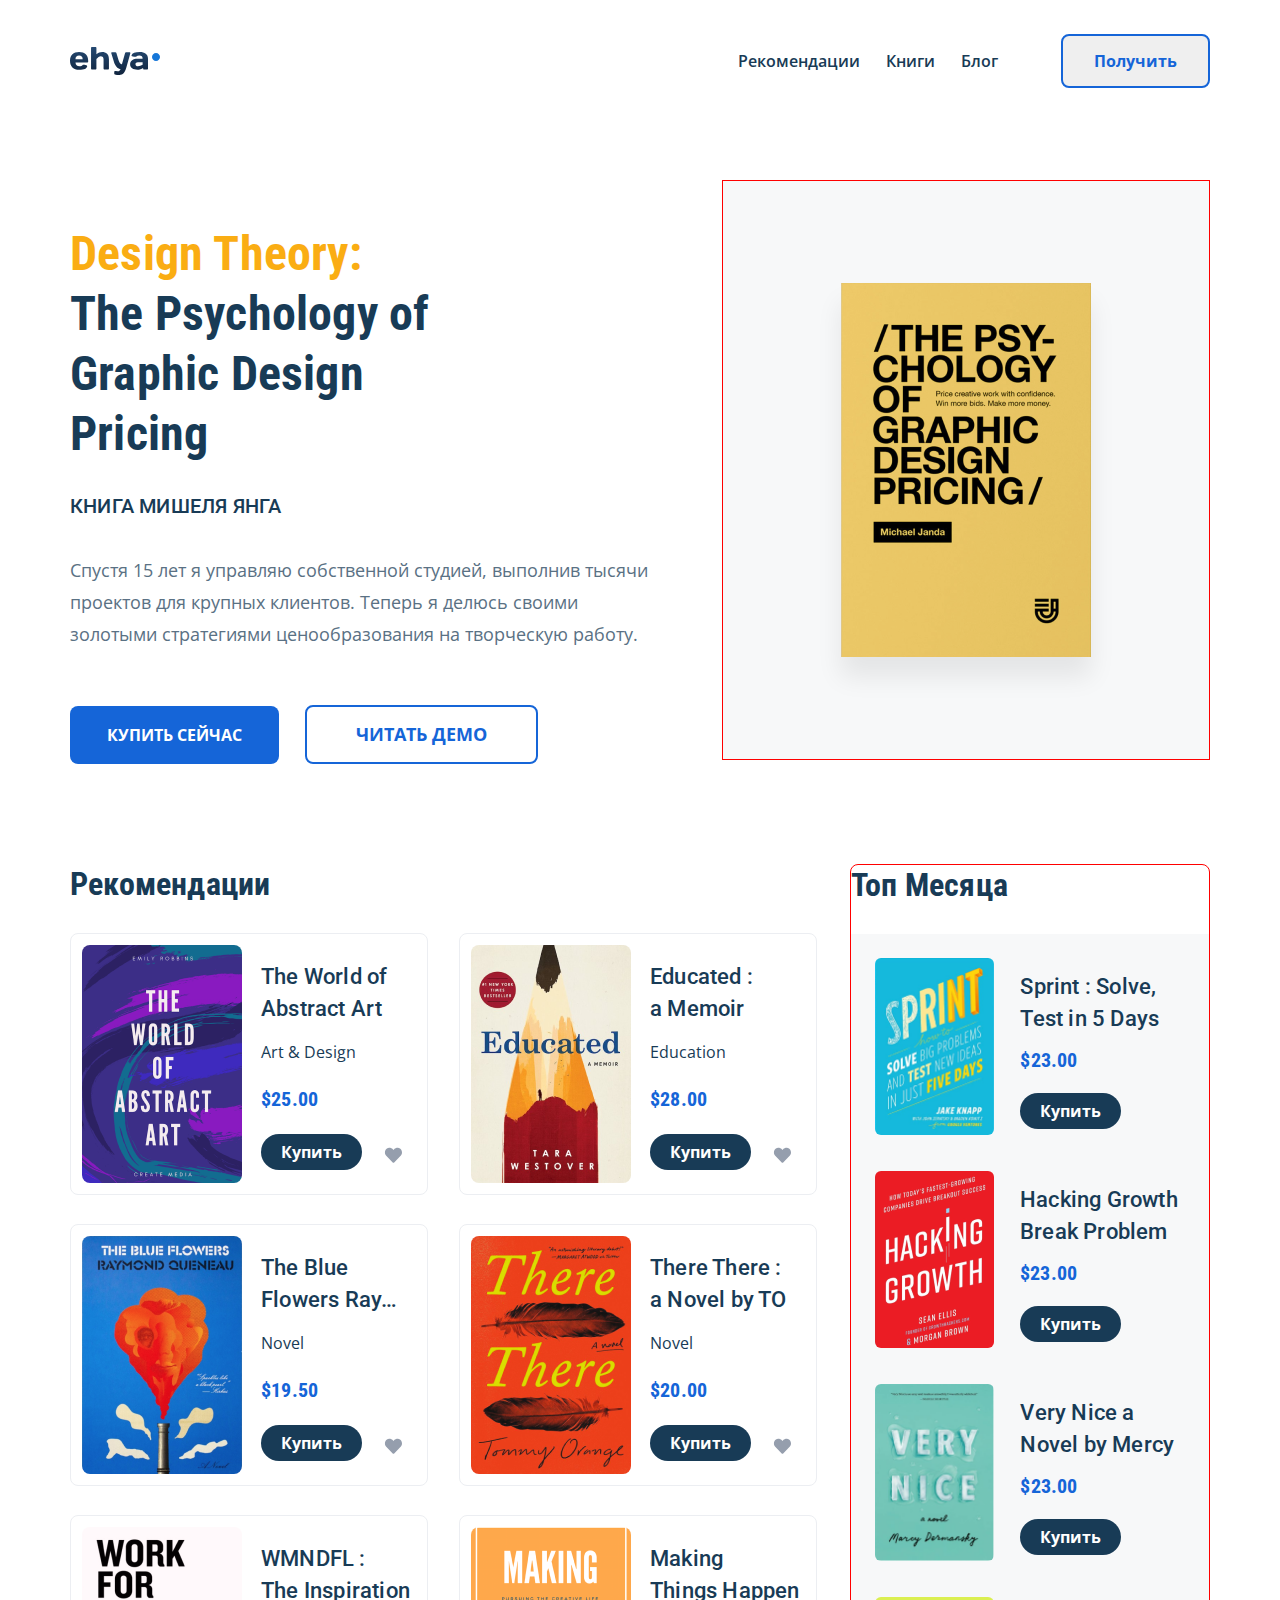
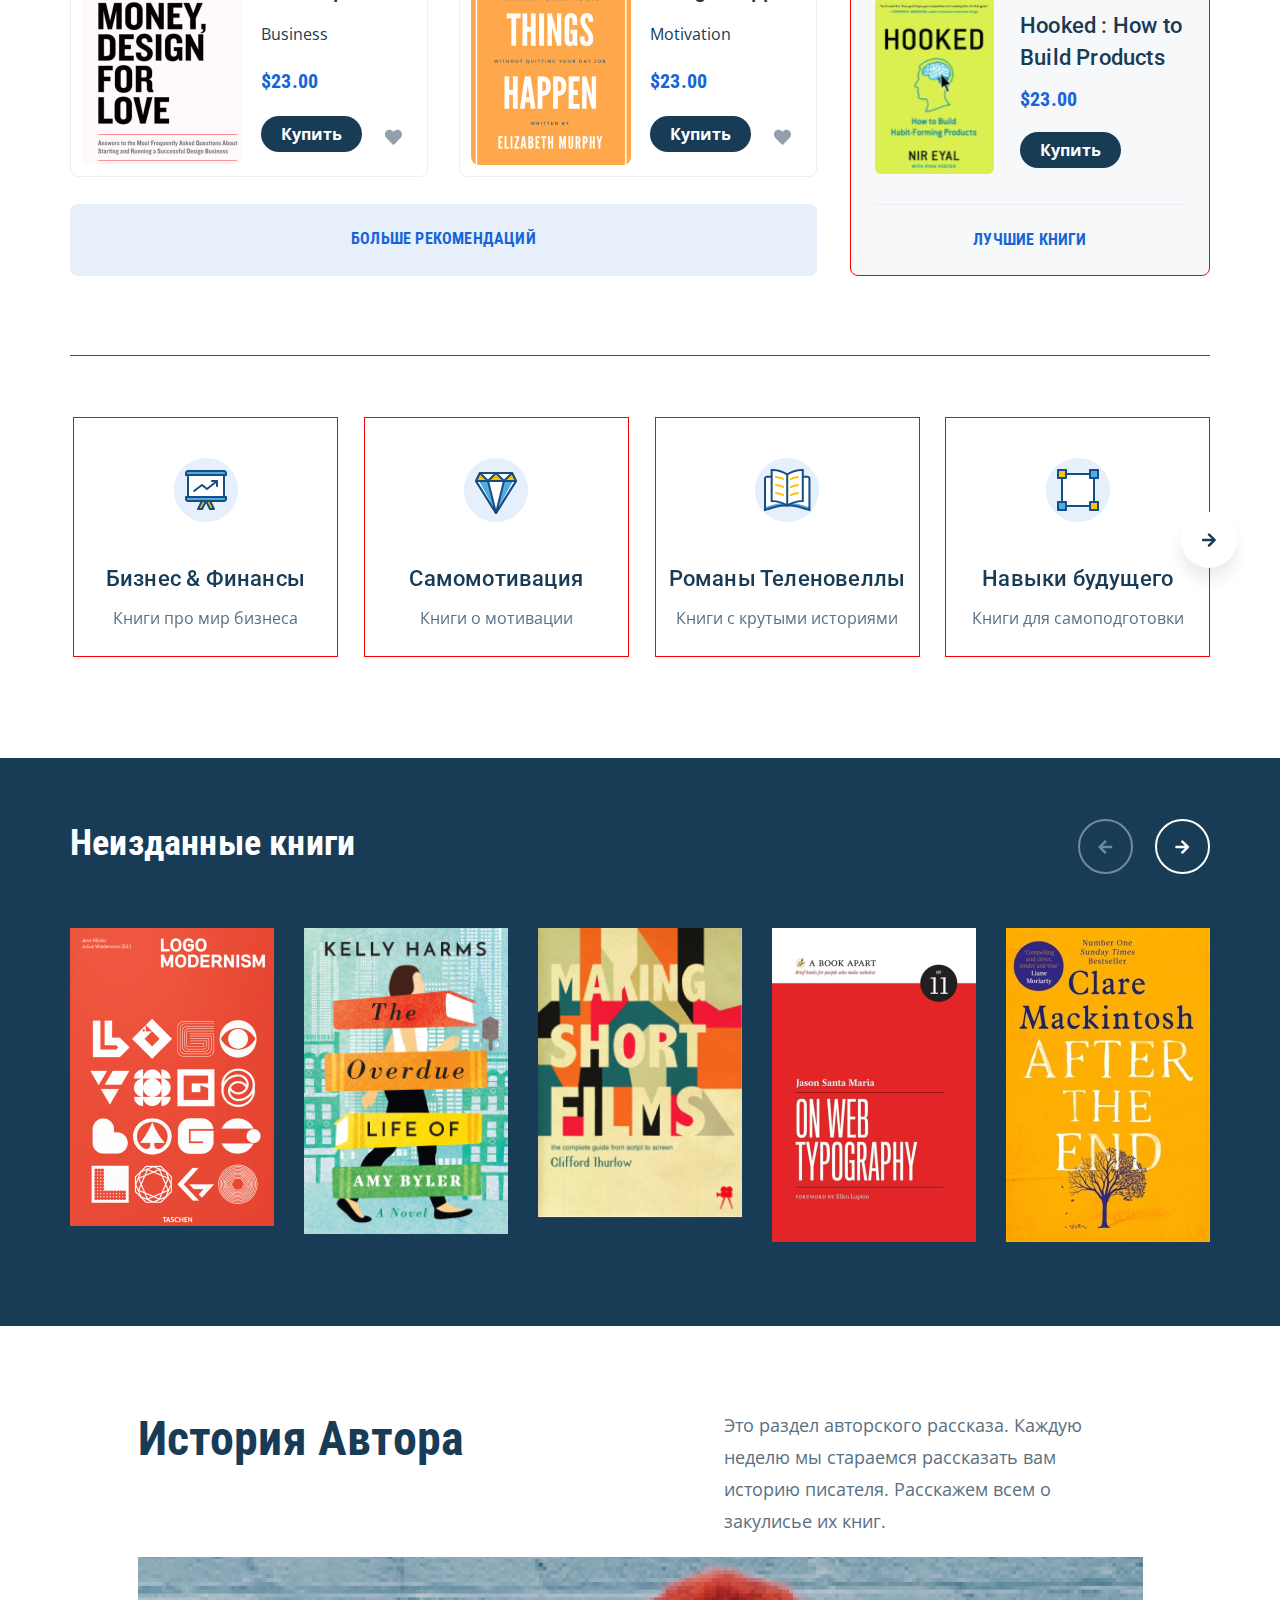
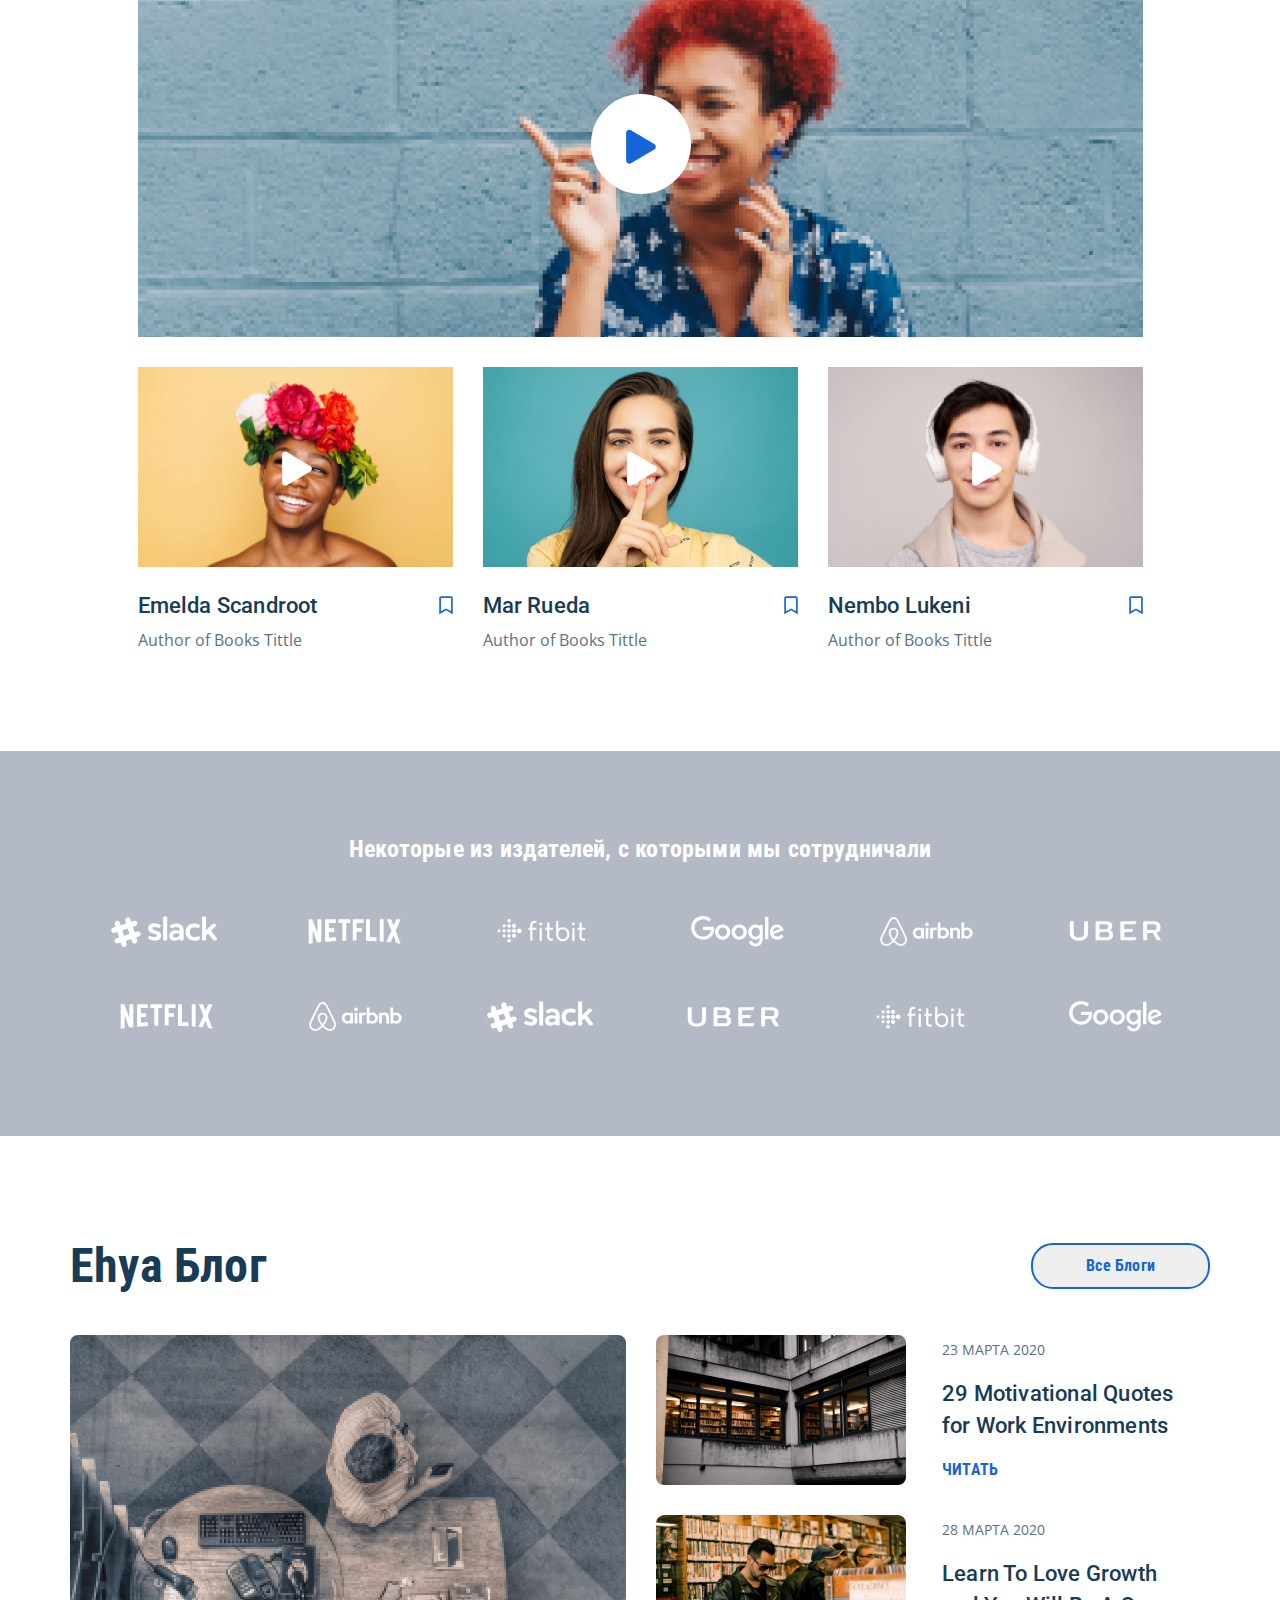
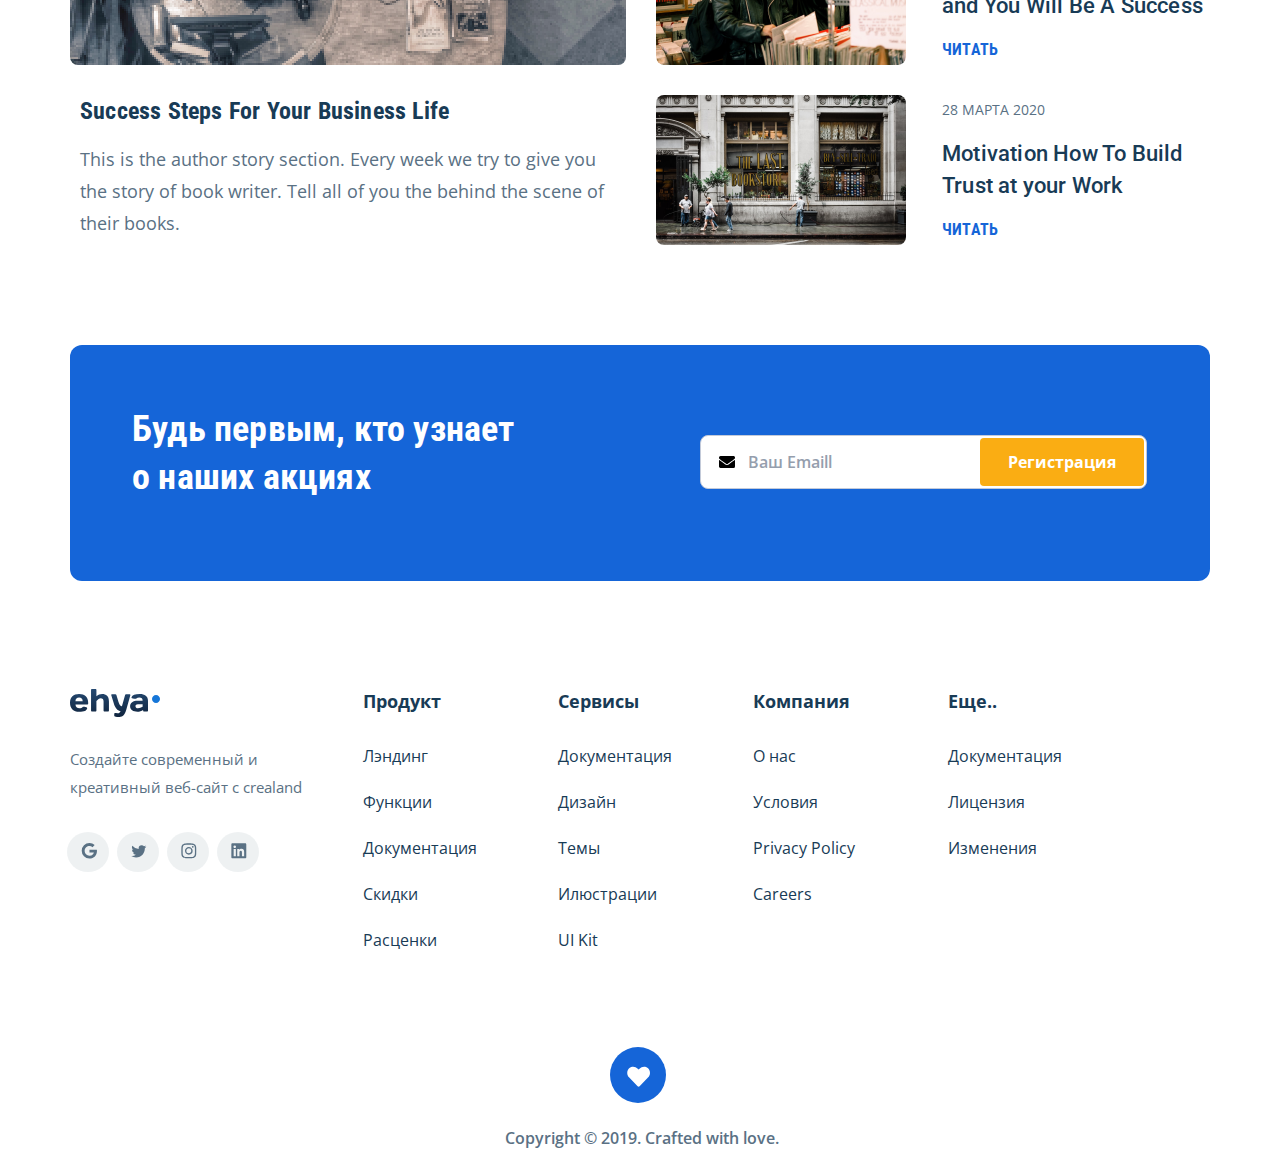
==== commit fed58ef7: "create: add footer + responsive mobile" ====
--- a/index.html
+++ b/index.html
@@ -891,6 +891,128 @@
         </div>
       </div>
     </section>
+    <section class="footer">
+      <div class="container">
+        <div class="footer-wrap">
+          <div class="footer__main">
+            <a href="index.html" class="footer-logo">
+              <img src="img/logo.svg" alt="Logo" class="footer-logo__image" />
+            </a>
+            <div class="footer__subtitle">
+              Создайте современный и<br />
+              креативный веб-сайт с crealand
+            </div>
+            <div class="footer__social-network">
+              <a href="index.html" class="footer__link">
+                <svg class="footer__icon">
+                  <use xlink:href="img/sprite.svg#google"></use>
+                </svg>
+              </a>
+              <a href="index.html" class="footer__link">
+                <svg class="footer__icon">
+                  <use xlink:href="img/sprite.svg#twiter"></use>
+                </svg>
+              </a>
+              <a href="index.html" class="footer__link">
+                <svg class="footer__icon">
+                  <use xlink:href="img/sprite.svg#instagram"></use>
+                </svg>
+              </a>
+              <a href="index.html" class="footer__link">
+                <svg class="footer__icon">
+                  <use xlink:href="img/sprite.svg#in"></use>
+                </svg>
+              </a>
+            </div>
+          </div>
+          <div class="footer__navigation">
+            <div class="footer__list footer__product">
+              <h3 class="footer__title footer__title_product">Продукт</h3>
+              <ul class="footer__ul">
+                <li class="footer__item">
+                  <a href="#" class="footer__ref">Лэндинг</a>
+                </li>
+                <li class="footer__item">
+                  <a href="#" class="footer__ref"></a
+                  ><a href="#" class="footer__ref">Функции</a>
+                </li>
+                <li class="footer__item">
+                  <a href="#" class="footer__ref"></a
+                  ><a href="#" class="footer__ref">Документация</a>
+                </li>
+                <li class="footer__item">
+                  <a href="#" class="footer__ref"></a
+                  ><a href="#" class="footer__ref">Скидки</a>
+                </li>
+                <li class="footer__item">
+                  <a href="#" class="footer__ref"></a
+                  ><a href="#" class="footer__ref">Расценки</a>
+                </li>
+              </ul>
+            </div>
+            <div class="footer__list footer__service">
+              <h3 class="footer__title footer__title_service">Сервисы</h3>
+              <ul class="footer__ul">
+                <li class="footer__item">
+                  <a href="#" class="footer__ref">Документация</a>
+                </li>
+                <li class="footer__item">
+                  <a href="#" class="footer__ref">Дизайн</a>
+                </li>
+                <li class="footer__item">
+                  <a href="#" class="footer__ref">Темы</a>
+                </li>
+                <li class="footer__item">
+                  <a href="#" class="footer__ref">Илюстрации</a>
+                </li>
+                <li class="footer__item">
+                  <a href="#" class="footer__ref">UI Kit</a>
+                </li>
+              </ul>
+            </div>
+            <div class="footer__list footer__company">
+              <h3 class="footer__title footer__title_company">Компания</h3>
+              <ul class="footer__ul">
+                <li class="footer__item">
+                  <a href="#" class="footer__ref">О нас</a>
+                </li>
+                <li class="footer__item">
+                  <a href="#" class="footer__ref">Условия</a>
+                </li>
+                <li class="footer__item">
+                  <a href="#" class="footer__ref">Privacy Policy</a>
+                </li>
+                <li class="footer__item">
+                  <a href="#" class="footer__ref">Careers</a>
+                </li>
+              </ul>
+            </div>
+            <div class="footer__list footer__yet">
+              <h3 class="footer__title footer__title_yet">Еще..</h3>
+              <ul class="footer__ul">
+                <li class="footer__item">
+                  <a href="#" class="footer__ref">Документация</a>
+                </li>
+                <li class="footer__item">
+                  <a href="#" class="footer__ref">Лицензия</a>
+                </li>
+                <li class="footer__item">
+                  <a href="#" class="footer__ref">Изменения</a>
+                </li>
+              </ul>
+            </div>
+          </div>
+        </div>
+        <div class="footer__bottom">
+          <a href="index.html" class="footer__links">
+            <svg class="footer__icons">
+              <use xlink:href="img/sprite.svg#heart"></use>
+            </svg>
+          </a>
+          <div class="footer__text">Copyright © 2019. Crafted with love.</div>
+        </div>
+      </div>
+    </section>
     <script src="js/jquery-3.6.0.min.js"></script>
     <script src="js/swiper-bundle.min.js"></script>
     <!-- <script src="js/slick.js"></script> -->
--- a/css/style.css
+++ b/css/style.css
@@ -1,2 +1,2 @@
-*{box-sizing:border-box}body{font-family:'Open Sans', sans-serif;background-color:#fff;overflow-x:hidden}.container{max-width:1140px;margin:auto}img{max-width:100%}ul{padding-left:0px}.button{color:#1565D8;font-family:'Open Sans', sans-serif;font-style:normal;font-weight:bold;text-align:center;border:2px solid #1565D8;border-radius:8px;cursor:pointer}.invalid{color:#FAAD13;border-bottom:1px solid #FAAD13}/*! normalize.css v8.0.1 | MIT License | github.com/necolas/normalize.css */html{line-height:1.15;-webkit-text-size-adjust:100%}body{margin:0}main{display:block}h1{font-size:2em;margin:0.67em 0}hr{box-sizing:content-box;height:0;overflow:visible}pre{font-family:monospace, monospace;font-size:1em}a{background-color:transparent}abbr[title]{border-bottom:none;text-decoration:underline;text-decoration:underline dotted}b,strong{font-weight:bolder}code,kbd,samp{font-family:monospace, monospace;font-size:1em}small{font-size:80%}sub,sup{font-size:75%;line-height:0;position:relative;vertical-align:baseline}sub{bottom:-0.25em}sup{top:-0.5em}img{border-style:none}button,input,optgroup,select,textarea{font-family:inherit;font-size:100%;line-height:1.15;margin:0}button,input{overflow:visible}button,select{text-transform:none}button,[type="button"],[type="reset"],[type="submit"]{-webkit-appearance:button}button::-moz-focus-inner,[type="button"]::-moz-focus-inner,[type="reset"]::-moz-focus-inner,[type="submit"]::-moz-focus-inner{border-style:none;padding:0}button:-moz-focusring,[type="button"]:-moz-focusring,[type="reset"]:-moz-focusring,[type="submit"]:-moz-focusring{outline:1px dotted ButtonText}fieldset{padding:0.35em 0.75em 0.625em}legend{box-sizing:border-box;color:inherit;display:table;max-width:100%;padding:0;white-space:normal}progress{vertical-align:baseline}textarea{overflow:auto}[type="checkbox"],[type="radio"]{box-sizing:border-box;padding:0}[type="number"]::-webkit-inner-spin-button,[type="number"]::-webkit-outer-spin-button{height:auto}[type="search"]{-webkit-appearance:textfield;outline-offset:-2px}[type="search"]::-webkit-search-decoration{-webkit-appearance:none}::-webkit-file-upload-button{-webkit-appearance:button;font:inherit}details{display:block}summary{display:list-item}template{display:none}[hidden]{display:none}.navbar{padding-top:34px;padding-bottom:26px;background-color:#fff}.navbar-wrap{display:flex;align-items:center;justify-content:space-between}.navbar__info{display:flex}.navbar__button{display:none}.logo{width:90px;height:28px}.logo__image{width:100%;height:100%}.info-menu{display:flex;list-style-type:none}.info-menu__button_mobile-visible{display:none}.info-menu_mobile{display:none}.info-menu__item{margin-left:13px;margin-right:13px}.info-menu__link{font-family:Open Sans;font-style:normal;font-weight:600;font-size:16px;line-height:22px;text-align:center;text-decoration:none;color:#183B56}.info__button,.info-menu__button{margin-left:50px;padding:8px 31px;font-size:16px;line-height:22px}.book{margin-top:66px;margin-bottom:50px}.book-wrap{display:flex;justify-content:space-between;align-items:flex-start}.book__info{max-width:585px}.book-title{color:#FAAD13;font-family:Roboto Condensed;font-style:normal;font-weight:bold;font-size:48px;line-height:60px;letter-spacing:0.2px;max-width:443px;margin-top:44px;margin-bottom:30px}.book-title__part{color:#183B56}.book__subtitle{font-family:Roboto;font-style:normal;font-weight:500;font-size:20px;line-height:24px;letter-spacing:0.2px;color:#183B56;text-transform:uppercase}.book__text{font-family:Open Sans;font-style:normal;font-weight:normal;font-size:18px;line-height:32px;color:#5A7184;margin-top:36px;margin-bottom:55px}.book-image{height:580px;width:488px;display:flex;justify-content:center;align-items:center;border:1px solid red;background-color:rgba(179,186,197,0.1)}.book-image__wrapper{position:absolute;height:374px;width:250px;background-color:rgba(0,0,0,0.0001);box-shadow:0px 20px 24px rgba(0,0,0,0.08)}.book-image__img{opacity:1;position:absolute;z-index:98;width:100%;height:100%;object-fit:cover}.book__button{font-family:Open Sans;font-style:normal;font-weight:bold;font-size:16px;line-height:22px;text-align:center;text-transform:uppercase;padding:18px 37px}.book__button_left{color:#fff;background-color:#1565D8;border:none}.book__button_right{padding:15px 49px;margin-left:22px;font-family:Open Sans;font-style:normal;font-weight:bold;font-size:18px;line-height:25px;background-color:#fff}.board{margin-top:100px;margin-bottom:79px}.board-wrap{display:flex;justify-content:space-between}.advice{max-width:747px}.advice__more-books{display:flex;justify-content:center;text-transform:uppercase;margin-top:27px;background-color:rgba(21,101,216,0.1);border-radius:8px;padding-top:25px;padding-bottom:27px}.advice__link{text-decoration:none;font-family:Roboto Condensed;font-style:normal;font-weight:bold;font-size:16px;line-height:20px;text-align:center;letter-spacing:0.2px;color:#1565D8}.advice-wrap{display:flex;justify-content:space-between;align-items:flex-start;flex-wrap:wrap}.advice__title{font-family:Roboto Condensed;font-style:normal;font-weight:bold;font-size:32px;line-height:40px;letter-spacing:0.2px;color:#183B56}.advice__button{color:#fff;font-family:Open Sans;font-style:normal;font-weight:bold;font-size:16px;line-height:22px;border-radius:2000px;border:none;background-color:#183B56;padding:7px 20px}.advice-card{border:1px solid #ECEEF2;border-radius:8px;display:flex;justify-content:space-between;max-width:358px;min-height:260px;padding:11px 0 11px 11px;margin-top:29px}.advice-card-wrapper{min-width:160px;height:238px}.advice-card-wrapper__img{height:100%;width:100%;object-fit:cover;border-radius:8px}.advice-card-info{padding:16px 16px 13px 19px;display:flex;flex-direction:column;justify-content:space-between;min-width:189px}.advice-card-info__title{font-family:Roboto;font-style:normal;font-weight:500;font-size:22px;line-height:32px;letter-spacing:0.2px;color:#183B56}.advice-card-info__subtitle{font-family:Open Sans;font-style:normal;font-weight:normal;font-size:16px;line-height:22px;color:#183B56;margin-top:-7px}.advice-card-info__price{font-family:Roboto Condensed;font-style:normal;font-weight:bold;font-size:20px;line-height:24px;letter-spacing:0.2px;color:#1565D8}.advice-like__img{width:18px;height:21px;fill:#959ead;margin-top:10px;margin-right:13px}.data{display:flex;justify-content:space-between;align-items:center}.the-best{max-width:360px;border:1px solid red;border-radius:8px}.the-best__best-books{display:flex;justify-content:center;text-transform:uppercase;margin-top:44px;margin-bottom:25px}.the-best__link{text-decoration:none;font-family:Roboto Condensed;font-style:normal;font-weight:bold;font-size:16px;line-height:20px;text-align:center;letter-spacing:0.2px;color:#1565D8;position:relative}.the-best__link:after{content:"";display:block;width:312px;height:1px;background-color:#ECEEF2;position:absolute;top:-26px;left:-100px;z-index:119}.the-best__button{font-family:Open Sans;font-style:normal;font-weight:bold;font-size:16px;line-height:22px;color:#fff;padding:7px 20px;background-color:#183B56;border-radius:2000px;border:none}.the-best-wrap{display:flex;flex-direction:column;margin-top:29px;background-color:rgba(179,186,197,0.1)}.the-best-card{display:flex;padding:24px 0px 12px 24px}.the-best-card-wrapper{min-width:119px;height:177px}.the-best-card-wrapper__img{width:100%;height:100%;object-fit:cover;border-radius:6px}.the-best-card-info{display:flex;flex-direction:column;justify-content:space-between;padding:13px 22px 6px 26px}.the-best-card-info__title{font-family:Roboto;font-style:normal;font-weight:500;font-size:22px;line-height:32px;letter-spacing:0.2px;color:#183B56}.the-best-card-info__price{font-family:Roboto Condensed;font-style:normal;font-weight:bold;font-size:20px;line-height:24px;letter-spacing:0.2px;color:#1565D8;margin-top:-9px}.the-best__title{font-family:Roboto Condensed;font-style:normal;font-weight:bold;font-size:32px;line-height:40px;letter-spacing:0.2px;color:#183B56}.catalog{margin-top:61px;margin-bottom:67px}.catalog-wrap{position:relative}.catalog-wrap:after{content:"";display:block;width:100%;height:1px;background-color:red;position:absolute;top:0px;left:0;z-index:119}.catalog-slider{display:flex;margin-left:3px}.catalog-slider__img{width:64px;height:64px}.catalog-slider__slide{max-width:265px;width:265px;display:flex;flex-direction:column;align-items:center;justify-content:space-between;margin-top:46px;border:1px solid red;padding-top:40px;padding-bottom:27px;height:240px}.catalog__slider_mobile-visible{display:none}.catalog__title{font-family:Roboto;font-style:normal;font-weight:500;font-size:22px;line-height:32px;text-align:center;letter-spacing:0.2px;color:#183B56;margin-top:40px}.catalog__subtitle{font-family:Open Sans;font-style:normal;font-weight:normal;font-size:16px;line-height:22px;text-align:center;color:#5A7184;margin-top:-7px;display:flex;justify-content:center}.owl-nav{position:absolute;top:45%;right:0;transform:translateY(-50%);z-index:99;width:14px;height:18px;border:none;cursor:pointer;background-repeat:no-repeat;background-position:center;background-size:10px;background-color:transparent}.owl-next{position:absolute;right:-32px;background-size:100%;z-index:145;display:block}.owl-next:after{content:"";background-image:url(../img/arrow-next.svg);background-repeat:no-repeat;background-position:center;display:block;width:56px;height:56px;border-radius:100%;background-color:#fff;box-shadow:0px 12px 16px rgba(0,0,0,0.08);position:relative;top:0px;left:0px;z-index:5}.owl-next:hover{background-color:none}.owl-prev{display:none}.owl-theme .owl-nav [class*="owl-"]:hover{background:none}.owl-item{list-style-type:none}.unpublished{background-color:#183B56;padding-top:61px;padding-bottom:80px}.unpublished-top{display:flex;justify-content:space-between;margin-bottom:54px}.unpublished-top__buttons{display:flex;min-width:132px;justify-content:space-between}.unpublished-top__title{font-family:Roboto Condensed;font-style:normal;font-weight:bold;font-size:36px;line-height:48px;letter-spacing:0.2px;color:#fff}.unpublished__slider{display:flex;justify-content:space-between}.unpublished-slider__disabled{opacity:0.4}.unpublished__button{width:55px;height:55px;border-radius:100%;border:2px solid #fff;cursor:pointer;background-repeat:no-repeat;background-position:center}.unpublished__button_next{background-image:url(../img/arrow-next-2.svg);border:2px solid #fff}.unpublished__button_prev{background-image:url(../img/arrow-prev.svg);border:2px solid #fff}.unpublished__button__slide{height:298px;max-width:204px;width:204px}.unpublished__button__img{height:100%;width:100%;object-fit:cover;box-shadow:0px 12px 16px rgba(0,0,0,0.08);border-radius:8px}.unpublished-slider__disabled{color:#5A7184}.history{margin-top:83px;margin-bottom:100px}.history__container{max-width:1005px}.history-top{display:flex;justify-content:space-between;align-items:flex-start;margin-right:39px;margin-bottom:20px}.history-top__new{display:block}.history-top__title{font-family:Roboto Condensed;font-style:normal;font-weight:bold;font-size:48px;line-height:60px;letter-spacing:0.2px;color:#183B56}.history-top__subtitle{font-family:Open Sans;font-style:normal;font-weight:normal;font-size:18px;line-height:32px;color:#5A7184;max-width:380px;text-align-last:left}.history-medium{margin-bottom:-70px}.history-medium__video{position:relative;height:380px;max-width:1005px;background-image:url(../img/history-1d.png)}.history-medium__img{height:100%;width:100%;object-fit:cover}.history-medium__icon{width:30px;height:39px;fill:#1565D8;position:absolute;top:50%;transform:translateY(-50%);left:488px;z-index:96}.history-medium:after{content:"";background-repeat:no-repeat;background-position:center;display:block;width:100px;height:100px;border-radius:100%;background-color:#fff;position:relative;left:453px;top:-243px;z-index:5}.history-bottom{display:flex;justify-content:space-between}.history-bottom__title{font-family:Roboto;font-style:normal;font-weight:500;font-size:22px;line-height:32px;letter-spacing:0.2px;color:#183B56}.history-bottom__subtitle{font-family:Open Sans;font-style:normal;font-weight:normal;font-size:16px;line-height:22px;margin-top:7px;color:#5A7184}.history-bottom__video{position:relative;height:200px;max-width:315px}.history-bottom__video-3{position:relative;height:200px;max-width:315px;width:315px;background-position:center center;background-size:100%;background-repeat:no-repeat;background-image:url(../img/history-3.png)}.history-bottom__img{height:100%;width:100%;object-fit:cover}.history-bottom__icon{width:30px;height:39px;fill:#fff;position:absolute;top:51%;transform:translateY(-50%);left:144px;z-index:96}.history-bottom__icon-plus{width:14px;height:21px;fill:#1565D8}.history-bottom__info{display:flex;justify-content:space-between;align-items:center;margin-top:23px}.cooperation{background-color:#B3BAC5;padding-top:82px;padding-bottom:100px}.cooperation__title{color:#fff;text-align:center;font-family:Roboto Condensed;font-style:normal;font-weight:bold;font-size:24px;line-height:32px;text-align:center;letter-spacing:0.2px}.cooperation__wrapper{display:flex;justify-content:space-between;align-items:center;flex-wrap:wrap}.cooperation__company{margin-top:51px}.cooperation__img{width:190px;height:32px}.cooperation-icon,.cooperation_9{width:109px;height:31px;fill:#fff;margin-left:40px;margin-right:44px}.cooperation-icon_2,.cooperation-icon_7,.cooperation_9_2,.cooperation_9_7{width:95px;height:25px;margin-left:44px;margin-right:47px}.cooperation-icon_3,.cooperation-icon_11,.cooperation_9_3,.cooperation_9_11{width:95px;height:24px;margin-left:47px;margin-right:49px}.cooperation-icon_4,.cooperation-icon_12,.cooperation_9_4,.cooperation_9_12{width:95px;height:31px;margin-left:49px;margin-right:47px}.cooperation-icon_5,.cooperation-icon_8,.cooperation_9_5,.cooperation_9_8{width:95px;height:29px;margin-left:47px;margin-right:47px}.cooperation-icon_6,.cooperation-icon_10,.cooperation_9_6,.cooperation_9_10{width:95px;height:20px;margin-left:47px;margin-right:47px}.cooperation-icon_7,.cooperation_9_7{margin-left:49px}.cooperation-icon_8,.cooperation_9_8{margin-right:41px}.cooperation-icon_9,.cooperation_9_9{margin-left:42px}.blog{padding-top:100px;padding-bottom:50px}.blog-top{display:flex;justify-content:space-between;align-items:center;max-height:60px}.blog-top__title{font-family:Roboto Condensed;font-style:normal;font-weight:bold;font-size:48px;line-height:60px;letter-spacing:0.2px;color:#183B56}.blog__button{font-family:Roboto Condensed;font-style:normal;font-weight:bold;font-size:16px;line-height:20px;text-align:center;letter-spacing:0.2px;border-radius:22px;border:2px solid #1565D8;padding:11px 53px}.blog-middle{display:flex;margin-top:39px}.blog-middle__wrap{width:556px;height:330px}.blog-middle__img{width:100%;height:100%;object-fit:cover;border-radius:8px}.blog-middle__title{font-family:Roboto Condensed;font-style:normal;font-weight:bold;font-size:24px;line-height:32px;letter-spacing:0.2px;color:#183B56;margin-top:30px;margin-left:10px}.blog-middle__text{font-family:Open Sans;font-style:normal;font-weight:normal;font-size:18px;line-height:32px;color:#5A7184;max-width:536px;margin-top:16px;margin-left:10px}.blog-middle__first-state{margin-right:30px}.blog-middle__order-state{min-height:510px;display:flex;flex-direction:column;justify-content:space-between}.blog-middle__state{display:flex}.blog-middle__wrapper{min-width:250px;height:150px}.blog-middle__image{width:100%;height:100%;object-fit:cover;border-radius:8px}.blog-middle__info{padding-left:36px;padding-top:5px;padding-bottom:5px;min-height:138px;display:flex;flex-direction:column;justify-content:space-between}.blog-middle__date{font-family:Open Sans;font-style:normal;font-weight:normal;font-size:14px;line-height:20px;color:#5A7184}.blog-middle__order-title{font-family:Roboto;font-style:normal;font-weight:500;font-size:22px;line-height:32px;letter-spacing:0.2px;color:#183B56}.blog-middle__read{font-family:Roboto Condensed;font-style:normal;font-weight:bold;font-size:16px;line-height:20px;letter-spacing:0.2px;text-decoration:none;color:#1565D8}.subscription{margin-top:50px}.subscription__title{font-family:Roboto Condensed;font-style:normal;font-weight:bold;font-size:36px;line-height:48px;letter-spacing:0.2px;color:#fff;max-width:393px;margin:0}.subscription-wrap{background-color:#1565D8;border-radius:12px;padding-top:60px;padding-bottom:80px;padding-left:62px;padding-right:63px;display:flex;justify-content:space-between;align-items:center}.subscription__subscribe{margin-top:21px}.subscribe{min-width:447px;height:56px;position:relative}.subscribe__icon{width:16px;height:18px;position:absolute;top:18px;left:19px}.subscribe__input{display:block;width:447px;height:54px;border:1px solid #C3CAD9;border-radius:8px;padding-left:47px;padding-right:193px}.subscribe__input[type=email]::placeholder{font-family:Open Sans;font-style:normal;font-weight:600;font-size:16px;line-height:22px;color:#959ead}.subscribe__input-group{max-width:285px}.subscribe__button{height:48px;display:flex;align-items:center;padding:20px 28px;background-color:#FAAD13;position:absolute;top:3px;right:3px;border:none;color:#fff;border-radius:4px;font-family:Open Sans;font-style:normal;font-weight:bold;font-size:16px;line-height:22px;text-align:center}@media (max-width: 1200px){.container{max-width:960px}.catalog-slider__slide{max-width:460px;width:100%}}@media (max-width: 992px){.container{max-width:700px}.book{margin-top:36px}.book-wrap{display:flex;flex-direction:column;align-items:center}.book__info{display:flex;flex-direction:column;align-items:center}.book-title{text-align:center}.book-image{margin-top:36px}.button-wrapper{display:flex;justify-content:center}}@media (max-width: 767px){.container{max-width:576px;width:92%}.navbar{padding-top:20px}.navbar-wrap{align-items:flex-start;align-items:center}.navbar__button{width:22px;height:18px;padding:0;display:flex;align-items:center;justify-content:space-between;flex-direction:column;border:none;background-color:#fff}.navbar_fixed{position:fixed;left:0;top:0;right:0;z-index:99}.info-menu,.info__button{display:none}.info-menu_mobile{background-color:#fff;position:fixed;left:0;right:0;bottom:0;top:59px}.info-menu_mobile-visible{display:flex;flex-direction:column;justify-content:flex-start;align-items:center;margin-top:15px;margin-bottom:0}.info-menu__button_mobile-visible{display:block;margin-left:0}.info-menu__item_mobile-visible{margin-bottom:15px}.info__button_mobile-visible{display:block}.button__line{width:22px;height:2px;background-color:#3A4C66}}@media (max-width: 576px){.container{max-width:480px;width:92%}}@media (max-width: 480px){.container,.navbar__container{max-width:280px;width:100%}.catalog__container{max-width:296px}.history__container{max-width:300px}.book{margin-top:55px;margin-bottom:28px}.book-title{font-size:32px;line-height:40px;margin-bottom:25px}.book-image{width:280px;height:332px}.book-image__wrapper{width:143px;height:214px}.book__subtitle{font-weight:normal;font-size:16px}.book__text{font-size:16px;line-height:23px;text-align:center;margin-top:32px;margin-bottom:17px}.book__button{width:176px}.book__button_left{padding:9px 20px}.book__button_right{margin-top:15px;margin-left:0;padding:7px 27px;font-size:16px;line-height:22px}.button-wrapper{display:flex;flex-direction:column;justify-content:space-between}.board{margin-top:57px;margin-bottom:84px}.board-wrap{flex-direction:column}.advice__button{font-family:Open Sans;font-style:normal;font-weight:bold;font-size:16px;line-height:22px;text-align:center}.advice__title{font-family:Roboto Condensed;font-style:normal;font-weight:bold;font-size:28px;line-height:36px;text-align:center;letter-spacing:0.2px}.advice-card{flex-direction:column;align-items:center;justify-content:flex-start;margin-top:72px;min-height:312px;min-width:280px}.advice-card:not(:nth-child(1)){display:none}.advice-card-wrapper{height:137px;min-width:95px;width:95px;margin-top:-36px;margin-right:9px}.advice-card-info{align-items:center;padding-right:14px;padding-left:6px;margin-top:3px}.advice-card-info__title{font-family:Roboto;font-style:normal;font-weight:500;font-size:20px;line-height:24px;text-align:center;letter-spacing:0.2px}.advice-card-info__subtitle{font-family:Open Sans;font-style:normal;font-weight:normal;font-size:14px;line-height:20px;text-align:center;margin-top:12px}.advice-card-info__price{font-family:Roboto Condensed;font-style:normal;font-weight:bold;font-size:16px;line-height:20px;letter-spacing:0.2px;margin-top:16px;margin-left:-9px}.advice__data{margin-top:20px}.advice__button{margin-left:14px;padding:7px 27px}.advice-like{margin-left:20px}.advice__more-books{margin-top:24px;padding-top:16px;padding-bottom:12px}.advice__link{font-family:Roboto Condensed;font-style:normal;font-weight:bold;font-size:16px;line-height:20px;text-align:center;letter-spacing:0.2px;text-transform:none;margin-top:-2px}.the-best__link::after{width:242px;top:-21px;left:-66px}.the-best__best-books{margin-top:58px}.the-best__title{margin-top:57px}.the-best__button{font-family:Open Sans;font-style:normal;font-weight:bold;font-size:16px;line-height:22px;text-align:center}.the-best__title{font-family:Roboto Condensed;font-style:normal;font-weight:bold;font-size:28px;line-height:36px;text-align:center;letter-spacing:0.2px}.the-best-card{padding:33px 0 3px 10px}.the-best-card-wrapper{min-width:95px;width:95px;max-height:142px}.the-best-card-info{padding:5px 22px 4px 16px}.the-best-card-info__title{font-family:Roboto Condensed;font-style:normal;font-weight:bold;font-size:16px;line-height:24px;letter-spacing:0.2px}.the-best-card-info__price{font-family:Roboto Condensed;font-style:normal;font-weight:bold;font-size:20px;line-height:24px;letter-spacing:0.2px;margin-top:-1px}.catalog{margin-bottom:105px}.catalog__slider_mobile-visible{display:block}.catalog__slider_mobile-hidden{display:none}.catalog-wrapper{margin-top:-34px}.catalog-slider__img{width:32px;height:32px}.catalog-slider__slide{min-width:141px;margin-top:41px;justify-content:flex-start;padding-left:14px;padding-right:14px;max-height:182px}.catalog-slider__slide_mt{margin-top:10px}.catalog__title{font-family:Roboto Condensed;font-style:normal;font-weight:bold;font-size:16px;line-height:20px;text-align:center;letter-spacing:0.2px;margin-top:18px}.catalog__subtitle{font-family:Open Sans;font-style:normal;font-weight:normal;font-size:12px;line-height:20px;text-align:center;margin-top:-2px}.catalog__subtitle_two{margin-top:18px}.owl-stage{display:flex}.catalog-slider__slide:nth-child(2){order:-1}.catalog-slider__img{margin-top:14px}.owl-next{right:119px}.owl-next::after{width:48px;height:48px}.owl-nav{top:99%}.unpublished{padding-bottom:118px}.unpublished-top{position:relative;justify-content:center}.unpublished-top__buttons{min-width:114px;width:114px}.unpublished-top__title{font-family:Roboto Condensed;font-style:normal;font-weight:bold;font-size:28px;line-height:36px;text-align:center;letter-spacing:0.2px;margin-top:-13px;margin-bottom:-12px}.unpublished-top__buttons{position:absolute;top:404px;left:30%}.unpublished-slider{max-width:205px}.unpublished__button{width:48px;height:48px}.unpublished__button__img{min-width:205px;min-height:300px}.history{margin-top:44px;margin-bottom:71px}.history-top{flex-direction:column;align-items:center;margin-right:0;max-width:280px;margin:auto;margin-bottom:36px}.history-top__title{font-family:Roboto Condensed;font-style:normal;font-weight:bold;font-size:28px;line-height:36px;text-align:center;letter-spacing:0.2px}.history-top__subtitle{font-family:Open Sans;font-style:normal;font-weight:normal;font-size:18px;line-height:25px;text-align:center;margin-top:23px}.history-medium::after{left:122px;top:-132px;width:56px;height:56px}.history-medium__video{max-width:300px;height:210px;background-position:center center;background-size:303px;background-image:url(../img/history-1b.png)}.history-medium__icon{left:142px;width:17px;height:22px;top:51%}.history-bottom{margin-top:34px}.history-bottom__info{flex-direction:column;margin-top:16px}.history-bottom__sect:nth-child(3){display:none}.history-bottom__icon{left:60px;width:21px;height:27px}.history-bottom__icon-plus{position:absolute;margin-top:62px;width:10px;height:14px}.history-bottom__video{max-width:140px;height:138px}.history-bottom__video-3{max-width:140px;width:140px;height:138px;background-position:center center;background-size:227px;background-image:url(../img/history-3b.png)}.history-bottom__title{font-family:Roboto;font-style:normal;font-weight:500;font-size:16px;line-height:20px;text-align:center;letter-spacing:0.2px}.history-bottom__subtitle{font-family:Open Sans;font-style:normal;font-weight:normal;font-size:12px;line-height:20px;text-align:center}.cooperation{padding-top:34px;padding-bottom:45px}.cooperation__title{max-width:270px;margin-left:3px}.cooperation__wrapper{display:flex;justify-content:space-between;max-width:215px;margin:auto}.cooperation__company{margin-top:26px}.cooperation-icon,.cooperation_9{width:98px;height:28px;fill:#fff;margin-left:28px;margin-right:2px;margin-left:0;margin-right:0;position:relative;left:-3px}.cooperation-icon_2,.cooperation-icon_7,.cooperation_9_2,.cooperation_9_7{width:86px;height:22px;margin-left:0;margin-right:0;left:0px}.cooperation-icon_3,.cooperation-icon_11,.cooperation_9_3,.cooperation_9_11{width:86px;height:22px;margin-left:0;margin-right:0;position:relative;top:-5px;left:3px}.cooperation-icon_4,.cooperation-icon_12,.cooperation_9_4,.cooperation_9_12{width:86px;height:28px;margin-left:0;margin-right:0;position:relative;top:-5px}.cooperation-icon_5,.cooperation-icon_8,.cooperation_9_5,.cooperation_9_8{width:86px;height:26px;margin-left:0;margin-right:0;position:relative;top:-9px;left:2px}.cooperation-icon_6,.cooperation-icon_10,.cooperation_9_6,.cooperation_9_10{width:86px;height:18px;margin-left:42px;margin-top:-10px;margin-right:0;position:relative;top:-8px;left:1px}.cooperation-icon_7,.cooperation_9_7{display:none}.cooperation-icon_8,.cooperation_9_8{display:none}.cooperation-icon_9,.cooperation_9_9{display:none}.cooperation-icon_10,.cooperation_9_10{display:none}.cooperation-icon_11,.cooperation_9_11{display:none}.cooperation-icon_12,.cooperation_9_12{display:none}.blog{padding-top:56px}.blog__button{font-family:Roboto Condensed;font-style:normal;font-weight:bold;font-size:14px;line-height:20px;text-align:center;letter-spacing:0.175px;position:absolute;top:725px;left:61px;padding-left:48px;padding-right:48px}.blog-top{flex-direction:column;align-items:center;position:relative}.blog-top__title{font-family:Roboto Condensed;font-style:normal;font-weight:bold;font-size:28px;line-height:36px;letter-spacing:0.2px}.blog-middle{flex-direction:column}.blog-middle__info{min-height:101px;padding-left:19px;padding-top:1px;padding-bottom:10px}.blog-middle__order-state{min-height:335px;margin-top:29px}.blog-middle__wrap{margin-top:9px}.blog-middle__first-state{flex-direction:column;align-items:center}.blog-middle__title{font-family:Roboto Condensed;font-style:normal;font-weight:bold;font-size:16px;line-height:20px;letter-spacing:0.2px;margin-left:0;margin-top:20px}.blog-middle__text{font-family:Open Sans;font-style:normal;font-weight:normal;font-size:12px;line-height:24px;margin-left:0;margin-top:11px;max-width:280px;width:280px}.blog-middle__read{font-family:Roboto Condensed;font-style:normal;font-weight:bold;font-size:10px;line-height:20px;letter-spacing:0.125px;margin-top:-6px}.blog-middle__order-title{font-family:Roboto;font-style:normal;font-weight:500;font-size:14px;line-height:20px;letter-spacing:0.175px;margin-top:-6px}.blog-middle__date{font-family:Open Sans;font-style:normal;font-weight:normal;font-size:10px;line-height:20px;margin-top:-4px}.blog-middle__wrap{width:280px;height:120px}.blog-middle__state{margin-bottom:20px}.blog-middle__wrapper{min-width:90px;width:90px;height:90px}.subscription{background-color:#1565D8;padding-bottom:28px}.subscription__title{font-family:Roboto Condensed;font-style:normal;font-weight:bold;font-size:28px;line-height:36px;letter-spacing:0.2px}.subscription-wrap{flex-direction:column;background-color:#1565D8;padding-left:4px;padding-top:25px;padding-bottom:56px}.subscription__subscribe{margin-top:31px}.subscribe__input{width:272px;padding-top:28px;padding-bottom:82px;padding-left:47px;padding-right:47px}.subscribe__input-group{margin-left:116px}.subscribe__button{top:55px;right:70px;padding:20px 70px}.subscribe__icon{left:137px;top:20px}}
+*{box-sizing:border-box}body{font-family:'Open Sans', sans-serif;background-color:#fff;overflow-x:hidden}.container{max-width:1140px;margin:auto}img{max-width:100%}ul{padding-left:0px}.button{color:#1565D8;font-family:'Open Sans', sans-serif;font-style:normal;font-weight:bold;text-align:center;border:2px solid #1565D8;border-radius:8px;cursor:pointer}.invalid{color:#FAAD13;border-bottom:1px solid #FAAD13}/*! normalize.css v8.0.1 | MIT License | github.com/necolas/normalize.css */html{line-height:1.15;-webkit-text-size-adjust:100%}body{margin:0}main{display:block}h1{font-size:2em;margin:0.67em 0}hr{box-sizing:content-box;height:0;overflow:visible}pre{font-family:monospace, monospace;font-size:1em}a{background-color:transparent}abbr[title]{border-bottom:none;text-decoration:underline;text-decoration:underline dotted}b,strong{font-weight:bolder}code,kbd,samp{font-family:monospace, monospace;font-size:1em}small{font-size:80%}sub,sup{font-size:75%;line-height:0;position:relative;vertical-align:baseline}sub{bottom:-0.25em}sup{top:-0.5em}img{border-style:none}button,input,optgroup,select,textarea{font-family:inherit;font-size:100%;line-height:1.15;margin:0}button,input{overflow:visible}button,select{text-transform:none}button,[type="button"],[type="reset"],[type="submit"]{-webkit-appearance:button}button::-moz-focus-inner,[type="button"]::-moz-focus-inner,[type="reset"]::-moz-focus-inner,[type="submit"]::-moz-focus-inner{border-style:none;padding:0}button:-moz-focusring,[type="button"]:-moz-focusring,[type="reset"]:-moz-focusring,[type="submit"]:-moz-focusring{outline:1px dotted ButtonText}fieldset{padding:0.35em 0.75em 0.625em}legend{box-sizing:border-box;color:inherit;display:table;max-width:100%;padding:0;white-space:normal}progress{vertical-align:baseline}textarea{overflow:auto}[type="checkbox"],[type="radio"]{box-sizing:border-box;padding:0}[type="number"]::-webkit-inner-spin-button,[type="number"]::-webkit-outer-spin-button{height:auto}[type="search"]{-webkit-appearance:textfield;outline-offset:-2px}[type="search"]::-webkit-search-decoration{-webkit-appearance:none}::-webkit-file-upload-button{-webkit-appearance:button;font:inherit}details{display:block}summary{display:list-item}template{display:none}[hidden]{display:none}.navbar{padding-top:34px;padding-bottom:26px;background-color:#fff}.navbar-wrap{display:flex;align-items:center;justify-content:space-between}.navbar__info{display:flex}.navbar__button{display:none}.logo{width:90px;height:28px}.logo__image{width:100%;height:100%}.info-menu{display:flex;list-style-type:none}.info-menu__button_mobile-visible{display:none}.info-menu_mobile{display:none}.info-menu__item{margin-left:13px;margin-right:13px}.info-menu__link{font-family:Open Sans;font-style:normal;font-weight:600;font-size:16px;line-height:22px;text-align:center;text-decoration:none;color:#183B56}.info__button,.info-menu__button{margin-left:50px;padding:8px 31px;font-size:16px;line-height:22px}.book{margin-top:66px;margin-bottom:50px}.book-wrap{display:flex;justify-content:space-between;align-items:flex-start}.book__info{max-width:585px}.book-title{color:#FAAD13;font-family:Roboto Condensed;font-style:normal;font-weight:bold;font-size:48px;line-height:60px;letter-spacing:0.2px;max-width:443px;margin-top:44px;margin-bottom:30px}.book-title__part{color:#183B56}.book__subtitle{font-family:Roboto;font-style:normal;font-weight:500;font-size:20px;line-height:24px;letter-spacing:0.2px;color:#183B56;text-transform:uppercase}.book__text{font-family:Open Sans;font-style:normal;font-weight:normal;font-size:18px;line-height:32px;color:#5A7184;margin-top:36px;margin-bottom:55px}.book-image{height:580px;width:488px;display:flex;justify-content:center;align-items:center;border:1px solid red;background-color:rgba(179,186,197,0.1)}.book-image__wrapper{position:absolute;height:374px;width:250px;background-color:rgba(0,0,0,0.0001);box-shadow:0px 20px 24px rgba(0,0,0,0.08)}.book-image__img{opacity:1;position:absolute;z-index:98;width:100%;height:100%;object-fit:cover}.book__button{font-family:Open Sans;font-style:normal;font-weight:bold;font-size:16px;line-height:22px;text-align:center;text-transform:uppercase;padding:18px 37px}.book__button_left{color:#fff;background-color:#1565D8;border:none}.book__button_right{padding:15px 49px;margin-left:22px;font-family:Open Sans;font-style:normal;font-weight:bold;font-size:18px;line-height:25px;background-color:#fff}.board{margin-top:100px;margin-bottom:79px}.board-wrap{display:flex;justify-content:space-between}.advice{max-width:747px}.advice__more-books{display:flex;justify-content:center;text-transform:uppercase;margin-top:27px;background-color:rgba(21,101,216,0.1);border-radius:8px;padding-top:25px;padding-bottom:27px}.advice__link{text-decoration:none;font-family:Roboto Condensed;font-style:normal;font-weight:bold;font-size:16px;line-height:20px;text-align:center;letter-spacing:0.2px;color:#1565D8}.advice-wrap{display:flex;justify-content:space-between;align-items:flex-start;flex-wrap:wrap}.advice__title{font-family:Roboto Condensed;font-style:normal;font-weight:bold;font-size:32px;line-height:40px;letter-spacing:0.2px;color:#183B56}.advice__button{color:#fff;font-family:Open Sans;font-style:normal;font-weight:bold;font-size:16px;line-height:22px;border-radius:2000px;border:none;background-color:#183B56;padding:7px 20px}.advice-card{border:1px solid #ECEEF2;border-radius:8px;display:flex;justify-content:space-between;max-width:358px;min-height:260px;padding:11px 0 11px 11px;margin-top:29px}.advice-card-wrapper{min-width:160px;height:238px}.advice-card-wrapper__img{height:100%;width:100%;object-fit:cover;border-radius:8px}.advice-card-info{padding:16px 16px 13px 19px;display:flex;flex-direction:column;justify-content:space-between;min-width:189px}.advice-card-info__title{font-family:Roboto;font-style:normal;font-weight:500;font-size:22px;line-height:32px;letter-spacing:0.2px;color:#183B56}.advice-card-info__subtitle{font-family:Open Sans;font-style:normal;font-weight:normal;font-size:16px;line-height:22px;color:#183B56;margin-top:-7px}.advice-card-info__price{font-family:Roboto Condensed;font-style:normal;font-weight:bold;font-size:20px;line-height:24px;letter-spacing:0.2px;color:#1565D8}.advice-like__img{width:18px;height:21px;fill:#959ead;margin-top:10px;margin-right:13px}.data{display:flex;justify-content:space-between;align-items:center}.the-best{max-width:360px;border:1px solid red;border-radius:8px}.the-best__best-books{display:flex;justify-content:center;text-transform:uppercase;margin-top:44px;margin-bottom:25px}.the-best__link{text-decoration:none;font-family:Roboto Condensed;font-style:normal;font-weight:bold;font-size:16px;line-height:20px;text-align:center;letter-spacing:0.2px;color:#1565D8;position:relative}.the-best__link:after{content:"";display:block;width:312px;height:1px;background-color:#ECEEF2;position:absolute;top:-26px;left:-100px;z-index:119}.the-best__button{font-family:Open Sans;font-style:normal;font-weight:bold;font-size:16px;line-height:22px;color:#fff;padding:7px 20px;background-color:#183B56;border-radius:2000px;border:none}.the-best-wrap{display:flex;flex-direction:column;margin-top:29px;background-color:rgba(179,186,197,0.1)}.the-best-card{display:flex;padding:24px 0px 12px 24px}.the-best-card-wrapper{min-width:119px;height:177px}.the-best-card-wrapper__img{width:100%;height:100%;object-fit:cover;border-radius:6px}.the-best-card-info{display:flex;flex-direction:column;justify-content:space-between;padding:13px 22px 6px 26px}.the-best-card-info__title{font-family:Roboto;font-style:normal;font-weight:500;font-size:22px;line-height:32px;letter-spacing:0.2px;color:#183B56}.the-best-card-info__price{font-family:Roboto Condensed;font-style:normal;font-weight:bold;font-size:20px;line-height:24px;letter-spacing:0.2px;color:#1565D8;margin-top:-9px}.the-best__title{font-family:Roboto Condensed;font-style:normal;font-weight:bold;font-size:32px;line-height:40px;letter-spacing:0.2px;color:#183B56}.catalog{margin-top:61px;margin-bottom:67px}.catalog-wrap{position:relative}.catalog-wrap:after{content:"";display:block;width:100%;height:1px;background-color:red;position:absolute;top:0px;left:0;z-index:119}.catalog-slider{display:flex;margin-left:3px}.catalog-slider__img{width:64px;height:64px}.catalog-slider__slide{max-width:265px;width:265px;display:flex;flex-direction:column;align-items:center;justify-content:space-between;margin-top:46px;border:1px solid red;padding-top:40px;padding-bottom:27px;height:240px}.catalog__slider_mobile-visible{display:none}.catalog__title{font-family:Roboto;font-style:normal;font-weight:500;font-size:22px;line-height:32px;text-align:center;letter-spacing:0.2px;color:#183B56;margin-top:40px}.catalog__subtitle{font-family:Open Sans;font-style:normal;font-weight:normal;font-size:16px;line-height:22px;text-align:center;color:#5A7184;margin-top:-7px;display:flex;justify-content:center}.owl-nav{position:absolute;top:45%;right:0;transform:translateY(-50%);z-index:99;width:14px;height:18px;border:none;cursor:pointer;background-repeat:no-repeat;background-position:center;background-size:10px;background-color:transparent}.owl-next{position:absolute;right:-32px;background-size:100%;z-index:145;display:block}.owl-next:after{content:"";background-image:url(../img/arrow-next.svg);background-repeat:no-repeat;background-position:center;display:block;width:56px;height:56px;border-radius:100%;background-color:#fff;box-shadow:0px 12px 16px rgba(0,0,0,0.08);position:relative;top:0px;left:0px;z-index:5}.owl-next:hover{background-color:none}.owl-prev{display:none}.owl-theme .owl-nav [class*="owl-"]:hover{background:none}.owl-item{list-style-type:none}.unpublished{background-color:#183B56;padding-top:61px;padding-bottom:80px}.unpublished-top{display:flex;justify-content:space-between;margin-bottom:54px}.unpublished-top__buttons{display:flex;min-width:132px;justify-content:space-between}.unpublished-top__title{font-family:Roboto Condensed;font-style:normal;font-weight:bold;font-size:36px;line-height:48px;letter-spacing:0.2px;color:#fff}.unpublished__slider{display:flex;justify-content:space-between}.unpublished-slider__disabled{opacity:0.4}.unpublished__button{width:55px;height:55px;border-radius:100%;border:2px solid #fff;cursor:pointer;background-repeat:no-repeat;background-position:center}.unpublished__button_next{background-image:url(../img/arrow-next-2.svg);border:2px solid #fff}.unpublished__button_prev{background-image:url(../img/arrow-prev.svg);border:2px solid #fff}.unpublished__button__slide{height:298px;max-width:204px;width:204px}.unpublished__button__img{height:100%;width:100%;object-fit:cover;box-shadow:0px 12px 16px rgba(0,0,0,0.08);border-radius:8px}.unpublished-slider__disabled{color:#5A7184}.history{margin-top:83px;margin-bottom:100px}.history__container{max-width:1005px}.history-top{display:flex;justify-content:space-between;align-items:flex-start;margin-right:39px;margin-bottom:20px}.history-top__new{display:block}.history-top__title{font-family:Roboto Condensed;font-style:normal;font-weight:bold;font-size:48px;line-height:60px;letter-spacing:0.2px;color:#183B56}.history-top__subtitle{font-family:Open Sans;font-style:normal;font-weight:normal;font-size:18px;line-height:32px;color:#5A7184;max-width:380px;text-align-last:left}.history-medium{margin-bottom:-70px}.history-medium__video{position:relative;height:380px;max-width:1005px;background-image:url(../img/history-1d.png)}.history-medium__img{height:100%;width:100%;object-fit:cover}.history-medium__icon{width:30px;height:39px;fill:#1565D8;position:absolute;top:50%;transform:translateY(-50%);left:488px;z-index:96}.history-medium:after{content:"";background-repeat:no-repeat;background-position:center;display:block;width:100px;height:100px;border-radius:100%;background-color:#fff;position:relative;left:453px;top:-243px;z-index:5}.history-bottom{display:flex;justify-content:space-between}.history-bottom__title{font-family:Roboto;font-style:normal;font-weight:500;font-size:22px;line-height:32px;letter-spacing:0.2px;color:#183B56}.history-bottom__subtitle{font-family:Open Sans;font-style:normal;font-weight:normal;font-size:16px;line-height:22px;margin-top:7px;color:#5A7184}.history-bottom__video{position:relative;height:200px;max-width:315px}.history-bottom__video-3{position:relative;height:200px;max-width:315px;width:315px;background-position:center center;background-size:100%;background-repeat:no-repeat;background-image:url(../img/history-3.png)}.history-bottom__img{height:100%;width:100%;object-fit:cover}.history-bottom__icon{width:30px;height:39px;fill:#fff;position:absolute;top:51%;transform:translateY(-50%);left:144px;z-index:96}.history-bottom__icon-plus{width:14px;height:21px;fill:#1565D8}.history-bottom__info{display:flex;justify-content:space-between;align-items:center;margin-top:23px}.cooperation{background-color:#B3BAC5;padding-top:82px;padding-bottom:100px}.cooperation__title{color:#fff;text-align:center;font-family:Roboto Condensed;font-style:normal;font-weight:bold;font-size:24px;line-height:32px;text-align:center;letter-spacing:0.2px}.cooperation__wrapper{display:flex;justify-content:space-between;align-items:center;flex-wrap:wrap}.cooperation__company{margin-top:51px}.cooperation__img{width:190px;height:32px}.cooperation-icon,.cooperation_9{width:109px;height:31px;fill:#fff;margin-left:40px;margin-right:44px}.cooperation-icon_2,.cooperation-icon_7,.cooperation_9_2,.cooperation_9_7{width:95px;height:25px;margin-left:44px;margin-right:47px}.cooperation-icon_3,.cooperation-icon_11,.cooperation_9_3,.cooperation_9_11{width:95px;height:24px;margin-left:47px;margin-right:49px}.cooperation-icon_4,.cooperation-icon_12,.cooperation_9_4,.cooperation_9_12{width:95px;height:31px;margin-left:49px;margin-right:47px}.cooperation-icon_5,.cooperation-icon_8,.cooperation_9_5,.cooperation_9_8{width:95px;height:29px;margin-left:47px;margin-right:47px}.cooperation-icon_6,.cooperation-icon_10,.cooperation_9_6,.cooperation_9_10{width:95px;height:20px;margin-left:47px;margin-right:47px}.cooperation-icon_7,.cooperation_9_7{margin-left:49px}.cooperation-icon_8,.cooperation_9_8{margin-right:41px}.cooperation-icon_9,.cooperation_9_9{margin-left:42px}.blog{padding-top:100px;padding-bottom:50px}.blog-top{display:flex;justify-content:space-between;align-items:center;max-height:60px}.blog-top__title{font-family:Roboto Condensed;font-style:normal;font-weight:bold;font-size:48px;line-height:60px;letter-spacing:0.2px;color:#183B56}.blog__button{font-family:Roboto Condensed;font-style:normal;font-weight:bold;font-size:16px;line-height:20px;text-align:center;letter-spacing:0.2px;border-radius:22px;border:2px solid #1565D8;padding:11px 53px}.blog-middle{display:flex;margin-top:39px}.blog-middle__wrap{width:556px;height:330px}.blog-middle__img{width:100%;height:100%;object-fit:cover;border-radius:8px}.blog-middle__title{font-family:Roboto Condensed;font-style:normal;font-weight:bold;font-size:24px;line-height:32px;letter-spacing:0.2px;color:#183B56;margin-top:30px;margin-left:10px}.blog-middle__text{font-family:Open Sans;font-style:normal;font-weight:normal;font-size:18px;line-height:32px;color:#5A7184;max-width:536px;margin-top:16px;margin-left:10px}.blog-middle__first-state{margin-right:30px}.blog-middle__order-state{min-height:510px;display:flex;flex-direction:column;justify-content:space-between}.blog-middle__state{display:flex}.blog-middle__wrapper{min-width:250px;height:150px}.blog-middle__image{width:100%;height:100%;object-fit:cover;border-radius:8px}.blog-middle__info{padding-left:36px;padding-top:5px;padding-bottom:5px;min-height:138px;display:flex;flex-direction:column;justify-content:space-between}.blog-middle__date{font-family:Open Sans;font-style:normal;font-weight:normal;font-size:14px;line-height:20px;color:#5A7184}.blog-middle__order-title{font-family:Roboto;font-style:normal;font-weight:500;font-size:22px;line-height:32px;letter-spacing:0.2px;color:#183B56}.blog-middle__read{font-family:Roboto Condensed;font-style:normal;font-weight:bold;font-size:16px;line-height:20px;letter-spacing:0.2px;text-decoration:none;color:#1565D8}.subscription{margin-top:50px}.subscription__title{font-family:Roboto Condensed;font-style:normal;font-weight:bold;font-size:36px;line-height:48px;letter-spacing:0.2px;color:#fff;max-width:393px;margin:0}.subscription-wrap{background-color:#1565D8;border-radius:12px;padding-top:60px;padding-bottom:80px;padding-left:62px;padding-right:63px;display:flex;justify-content:space-between;align-items:center}.subscription__subscribe{margin-top:21px}.subscribe{min-width:447px;height:56px;position:relative}.subscribe__icon{width:16px;height:18px;position:absolute;top:18px;left:19px}.subscribe__input{display:block;width:447px;height:54px;border:1px solid #C3CAD9;border-radius:8px;padding-left:47px;padding-right:193px}.subscribe__input[type=email]::placeholder{font-family:Open Sans;font-style:normal;font-weight:600;font-size:16px;line-height:22px;color:#959ead}.subscribe__input-group{max-width:285px}.subscribe__button{height:48px;display:flex;align-items:center;padding:20px 28px;background-color:#FAAD13;position:absolute;top:3px;right:3px;border:none;color:#fff;border-radius:4px;font-family:Open Sans;font-style:normal;font-weight:bold;font-size:16px;line-height:22px;text-align:center}.footer__text{font-family:Open Sans;font-style:normal;font-weight:600;font-size:16px;line-height:22px;text-align:center;color:#5A7184;margin-top:24px}.footer__ref{text-decoration:none;color:#183B56}.footer__main{margin-right:61px}.footer__subtitle{max-width:250px}.footer__list{min-width:165px;margin-right:30px}.footer__title{font-family:Open Sans;font-style:normal;font-weight:bold;font-size:18px;line-height:25px;color:#183B56;padding-bottom:15px;margin:0}.footer__item{list-style-type:none;padding-bottom:24px;font-family:Open Sans;font-style:normal;font-weight:normal;font-size:16px;line-height:22px;color:#183B56}.footer__navigation{display:flex}.footer-wrap{display:flex;padding-top:108px;align-items:flex-start}.footer__subtitle{font-family:Open Sans;font-style:normal;font-weight:normal;font-size:15px;line-height:28px;color:#5A7184;margin-top:25px}.footer__social-network{display:flex;margin-top:31px;margin-left:-3px}.footer__link{position:relative;margin-right:8px}.footer__link:after{content:"";background-repeat:no-repeat;background-position:center;display:block;width:42px;height:40px;border-radius:100%;background-color:rgba(90,113,132,0.1);position:relative;left:0px;top:0px;z-index:1}.footer__icon{position:absolute;z-index:2;fill:#5A7184;left:14px;top:10px;width:16px;height:18px}.footer__bottom{display:flex;flex-direction:column;align-items:center;margin-top:56px;margin-left:3px}.footer__links{position:relative;margin-right:8px}.footer__links:after{content:"";background-repeat:no-repeat;background-position:center;display:block;width:56px;height:56px;border-radius:100%;background-color:#1565D8;position:relative;left:0px;top:0px;z-index:1}.footer__icons{position:absolute;z-index:2;fill:#fff;left:16px;top:16px;width:24px;height:28px}@media (max-width: 1200px){.container{max-width:960px}.catalog-slider__slide{max-width:460px;width:100%}}@media (max-width: 992px){.container{max-width:700px}.book{margin-top:36px}.book-wrap{display:flex;flex-direction:column;align-items:center}.book__info{display:flex;flex-direction:column;align-items:center}.book-title{text-align:center}.book-image{margin-top:36px}.button-wrapper{display:flex;justify-content:center}}@media (max-width: 767px){.container{max-width:576px;width:92%}.navbar{padding-top:20px}.navbar-wrap{align-items:flex-start;align-items:center}.navbar__button{width:22px;height:18px;padding:0;display:flex;align-items:center;justify-content:space-between;flex-direction:column;border:none;background-color:#fff}.navbar_fixed{position:fixed;left:0;top:0;right:0;z-index:99}.info-menu,.info__button{display:none}.info-menu_mobile{background-color:#fff;position:fixed;left:0;right:0;bottom:0;top:59px}.info-menu_mobile-visible{display:flex;flex-direction:column;justify-content:flex-start;align-items:center;margin-top:15px;margin-bottom:0}.info-menu__button_mobile-visible{display:block;margin-left:0}.info-menu__item_mobile-visible{margin-bottom:15px}.info__button_mobile-visible{display:block}.button__line{width:22px;height:2px;background-color:#3A4C66}}@media (max-width: 576px){.container{max-width:480px;width:92%}}@media (max-width: 480px){.container,.navbar__container{max-width:280px;width:100%}.catalog__container{max-width:296px}.history__container{max-width:300px}.book{margin-top:55px;margin-bottom:28px}.book-title{font-size:32px;line-height:40px;margin-bottom:25px}.book-image{width:280px;height:332px}.book-image__wrapper{width:143px;height:214px}.book__subtitle{font-weight:normal;font-size:16px}.book__text{font-size:16px;line-height:23px;text-align:center;margin-top:32px;margin-bottom:17px}.book__button{width:176px}.book__button_left{padding:9px 20px}.book__button_right{margin-top:15px;margin-left:0;padding:7px 27px;font-size:16px;line-height:22px}.button-wrapper{display:flex;flex-direction:column;justify-content:space-between}.board{margin-top:57px;margin-bottom:84px}.board-wrap{flex-direction:column}.advice__button{font-family:Open Sans;font-style:normal;font-weight:bold;font-size:16px;line-height:22px;text-align:center}.advice__title{font-family:Roboto Condensed;font-style:normal;font-weight:bold;font-size:28px;line-height:36px;text-align:center;letter-spacing:0.2px}.advice-card{flex-direction:column;align-items:center;justify-content:flex-start;margin-top:72px;min-height:312px;min-width:280px}.advice-card:not(:nth-child(1)){display:none}.advice-card-wrapper{height:137px;min-width:95px;width:95px;margin-top:-36px;margin-right:9px}.advice-card-info{align-items:center;padding-right:14px;padding-left:6px;margin-top:3px}.advice-card-info__title{font-family:Roboto;font-style:normal;font-weight:500;font-size:20px;line-height:24px;text-align:center;letter-spacing:0.2px}.advice-card-info__subtitle{font-family:Open Sans;font-style:normal;font-weight:normal;font-size:14px;line-height:20px;text-align:center;margin-top:12px}.advice-card-info__price{font-family:Roboto Condensed;font-style:normal;font-weight:bold;font-size:16px;line-height:20px;letter-spacing:0.2px;margin-top:16px;margin-left:-9px}.advice__data{margin-top:20px}.advice__button{margin-left:14px;padding:7px 27px}.advice-like{margin-left:20px}.advice__more-books{margin-top:24px;padding-top:16px;padding-bottom:12px}.advice__link{font-family:Roboto Condensed;font-style:normal;font-weight:bold;font-size:16px;line-height:20px;text-align:center;letter-spacing:0.2px;text-transform:none;margin-top:-2px}.the-best__link::after{width:242px;top:-21px;left:-66px}.the-best__best-books{margin-top:58px}.the-best__title{margin-top:57px}.the-best__button{font-family:Open Sans;font-style:normal;font-weight:bold;font-size:16px;line-height:22px;text-align:center}.the-best__title{font-family:Roboto Condensed;font-style:normal;font-weight:bold;font-size:28px;line-height:36px;text-align:center;letter-spacing:0.2px}.the-best-card{padding:33px 0 3px 10px}.the-best-card-wrapper{min-width:95px;width:95px;max-height:142px}.the-best-card-info{padding:5px 22px 4px 16px}.the-best-card-info__title{font-family:Roboto Condensed;font-style:normal;font-weight:bold;font-size:16px;line-height:24px;letter-spacing:0.2px}.the-best-card-info__price{font-family:Roboto Condensed;font-style:normal;font-weight:bold;font-size:20px;line-height:24px;letter-spacing:0.2px;margin-top:-1px}.catalog{margin-bottom:105px}.catalog__slider_mobile-visible{display:block}.catalog__slider_mobile-hidden{display:none}.catalog-wrapper{margin-top:-34px}.catalog-slider__img{width:32px;height:32px}.catalog-slider__slide{min-width:141px;margin-top:41px;justify-content:flex-start;padding-left:14px;padding-right:14px;max-height:182px}.catalog-slider__slide_mt{margin-top:10px}.catalog__title{font-family:Roboto Condensed;font-style:normal;font-weight:bold;font-size:16px;line-height:20px;text-align:center;letter-spacing:0.2px;margin-top:18px}.catalog__subtitle{font-family:Open Sans;font-style:normal;font-weight:normal;font-size:12px;line-height:20px;text-align:center;margin-top:-2px}.catalog__subtitle_two{margin-top:18px}.owl-stage{display:flex}.catalog-slider__slide:nth-child(2){order:-1}.catalog-slider__img{margin-top:14px}.owl-next{right:119px}.owl-next::after{width:48px;height:48px}.owl-nav{top:99%}.unpublished{padding-bottom:118px}.unpublished-top{position:relative;justify-content:center}.unpublished-top__buttons{min-width:114px;width:114px}.unpublished-top__title{font-family:Roboto Condensed;font-style:normal;font-weight:bold;font-size:28px;line-height:36px;text-align:center;letter-spacing:0.2px;margin-top:-13px;margin-bottom:-12px}.unpublished-top__buttons{position:absolute;top:404px;left:30%}.unpublished-slider{max-width:205px}.unpublished__button{width:48px;height:48px}.unpublished__button__img{min-width:205px;min-height:300px}.history{margin-top:44px;margin-bottom:71px}.history-top{flex-direction:column;align-items:center;margin-right:0;max-width:280px;margin:auto;margin-bottom:36px}.history-top__title{font-family:Roboto Condensed;font-style:normal;font-weight:bold;font-size:28px;line-height:36px;text-align:center;letter-spacing:0.2px}.history-top__subtitle{font-family:Open Sans;font-style:normal;font-weight:normal;font-size:18px;line-height:25px;text-align:center;margin-top:23px}.history-medium::after{left:122px;top:-132px;width:56px;height:56px}.history-medium__video{max-width:300px;height:210px;background-position:center center;background-size:303px;background-image:url(../img/history-1b.png)}.history-medium__icon{left:142px;width:17px;height:22px;top:51%}.history-bottom{margin-top:34px}.history-bottom__info{flex-direction:column;margin-top:16px}.history-bottom__sect:nth-child(3){display:none}.history-bottom__icon{left:60px;width:21px;height:27px}.history-bottom__icon-plus{position:absolute;margin-top:62px;width:10px;height:14px}.history-bottom__video{max-width:140px;height:138px}.history-bottom__video-3{max-width:140px;width:140px;height:138px;background-position:center center;background-size:227px;background-image:url(../img/history-3b.png)}.history-bottom__title{font-family:Roboto;font-style:normal;font-weight:500;font-size:16px;line-height:20px;text-align:center;letter-spacing:0.2px}.history-bottom__subtitle{font-family:Open Sans;font-style:normal;font-weight:normal;font-size:12px;line-height:20px;text-align:center}.cooperation{padding-top:34px;padding-bottom:45px}.cooperation__title{max-width:270px;margin-left:3px}.cooperation__wrapper{display:flex;justify-content:space-between;max-width:215px;margin:auto}.cooperation__company{margin-top:26px}.cooperation-icon,.cooperation_9{width:98px;height:28px;fill:#fff;margin-left:28px;margin-right:2px;margin-left:0;margin-right:0;position:relative;left:-3px}.cooperation-icon_2,.cooperation-icon_7,.cooperation_9_2,.cooperation_9_7{width:86px;height:22px;margin-left:0;margin-right:0;left:0px}.cooperation-icon_3,.cooperation-icon_11,.cooperation_9_3,.cooperation_9_11{width:86px;height:22px;margin-left:0;margin-right:0;position:relative;top:-5px;left:3px}.cooperation-icon_4,.cooperation-icon_12,.cooperation_9_4,.cooperation_9_12{width:86px;height:28px;margin-left:0;margin-right:0;position:relative;top:-5px}.cooperation-icon_5,.cooperation-icon_8,.cooperation_9_5,.cooperation_9_8{width:86px;height:26px;margin-left:0;margin-right:0;position:relative;top:-9px;left:2px}.cooperation-icon_6,.cooperation-icon_10,.cooperation_9_6,.cooperation_9_10{width:86px;height:18px;margin-left:42px;margin-top:-10px;margin-right:0;position:relative;top:-8px;left:1px}.cooperation-icon_7,.cooperation_9_7{display:none}.cooperation-icon_8,.cooperation_9_8{display:none}.cooperation-icon_9,.cooperation_9_9{display:none}.cooperation-icon_10,.cooperation_9_10{display:none}.cooperation-icon_11,.cooperation_9_11{display:none}.cooperation-icon_12,.cooperation_9_12{display:none}.blog{padding-top:56px}.blog__button{font-family:Roboto Condensed;font-style:normal;font-weight:bold;font-size:14px;line-height:20px;text-align:center;letter-spacing:0.175px;position:absolute;top:725px;left:61px;padding-left:48px;padding-right:48px}.blog-top{flex-direction:column;align-items:center;position:relative}.blog-top__title{font-family:Roboto Condensed;font-style:normal;font-weight:bold;font-size:28px;line-height:36px;letter-spacing:0.2px}.blog-middle{flex-direction:column}.blog-middle__info{min-height:101px;padding-left:19px;padding-top:1px;padding-bottom:10px}.blog-middle__order-state{min-height:335px;margin-top:29px}.blog-middle__wrap{margin-top:9px}.blog-middle__first-state{flex-direction:column;align-items:center}.blog-middle__title{font-family:Roboto Condensed;font-style:normal;font-weight:bold;font-size:16px;line-height:20px;letter-spacing:0.2px;margin-left:0;margin-top:20px}.blog-middle__text{font-family:Open Sans;font-style:normal;font-weight:normal;font-size:12px;line-height:24px;margin-left:0;margin-top:11px;max-width:280px;width:280px}.blog-middle__read{font-family:Roboto Condensed;font-style:normal;font-weight:bold;font-size:10px;line-height:20px;letter-spacing:0.125px;margin-top:-6px}.blog-middle__order-title{font-family:Roboto;font-style:normal;font-weight:500;font-size:14px;line-height:20px;letter-spacing:0.175px;margin-top:-6px}.blog-middle__date{font-family:Open Sans;font-style:normal;font-weight:normal;font-size:10px;line-height:20px;margin-top:-4px}.blog-middle__wrap{width:280px;height:120px}.blog-middle__state{margin-bottom:20px}.blog-middle__wrapper{min-width:90px;width:90px;height:90px}.subscription{background-color:#1565D8;padding-bottom:28px}.subscription__title{font-family:Roboto Condensed;font-style:normal;font-weight:bold;font-size:28px;line-height:36px;letter-spacing:0.2px}.subscription-wrap{flex-direction:column;background-color:#1565D8;padding-left:4px;padding-top:25px;padding-bottom:56px}.subscription__subscribe{margin-top:31px}.subscribe{min-width:100%}.subscribe__input{width:272px;padding-top:28px;padding-bottom:82px;padding-left:47px;padding-right:47px}.subscribe__input-group{margin-left:59px}.subscribe__button{top:55px;right:12px;padding:20px 70px}.subscribe__icon{left:79px;top:20px}.footer__item{padding-bottom:13px}.footer__ref{font-family:Open Sans;font-style:normal;font-weight:normal;font-size:14px;line-height:20px}.footer__title{font-family:Open Sans;font-style:normal;font-weight:bold;font-size:16px;line-height:22px;padding-bottom:2px}.footer__list{min-width:115px;margin-right:22px;margin-left:3px;margin-bottom:10px}.footer__list:nth-child(2){margin-left:8px;margin-right:0}.footer__list:nth-child(4){margin-left:8px;margin-right:0}.footer__icon{width:16px;height:18px;fill:#5A7184;position:relative;top:31px}.footer__icon_after{content:'';width:42px;height:42px;display:block;position:absolute;top:0;left:0;background-color:red}.footer-wrap{flex-direction:column;padding-top:48px}.footer__navigation{order:-1;flex-wrap:wrap}.footer__bottom{display:none}.footer__main{display:flex;flex-direction:column;align-items:center;margin-right:0;margin-left:25px;margin-top:5px;padding-bottom:64px}.footer__subtitle{max-width:280px;text-align:center;margin-top:12px;margin-left:-4px}.footer__social-network{margin-top:-7px;margin-left:11px}}
 /*# sourceMappingURL=style.css.map */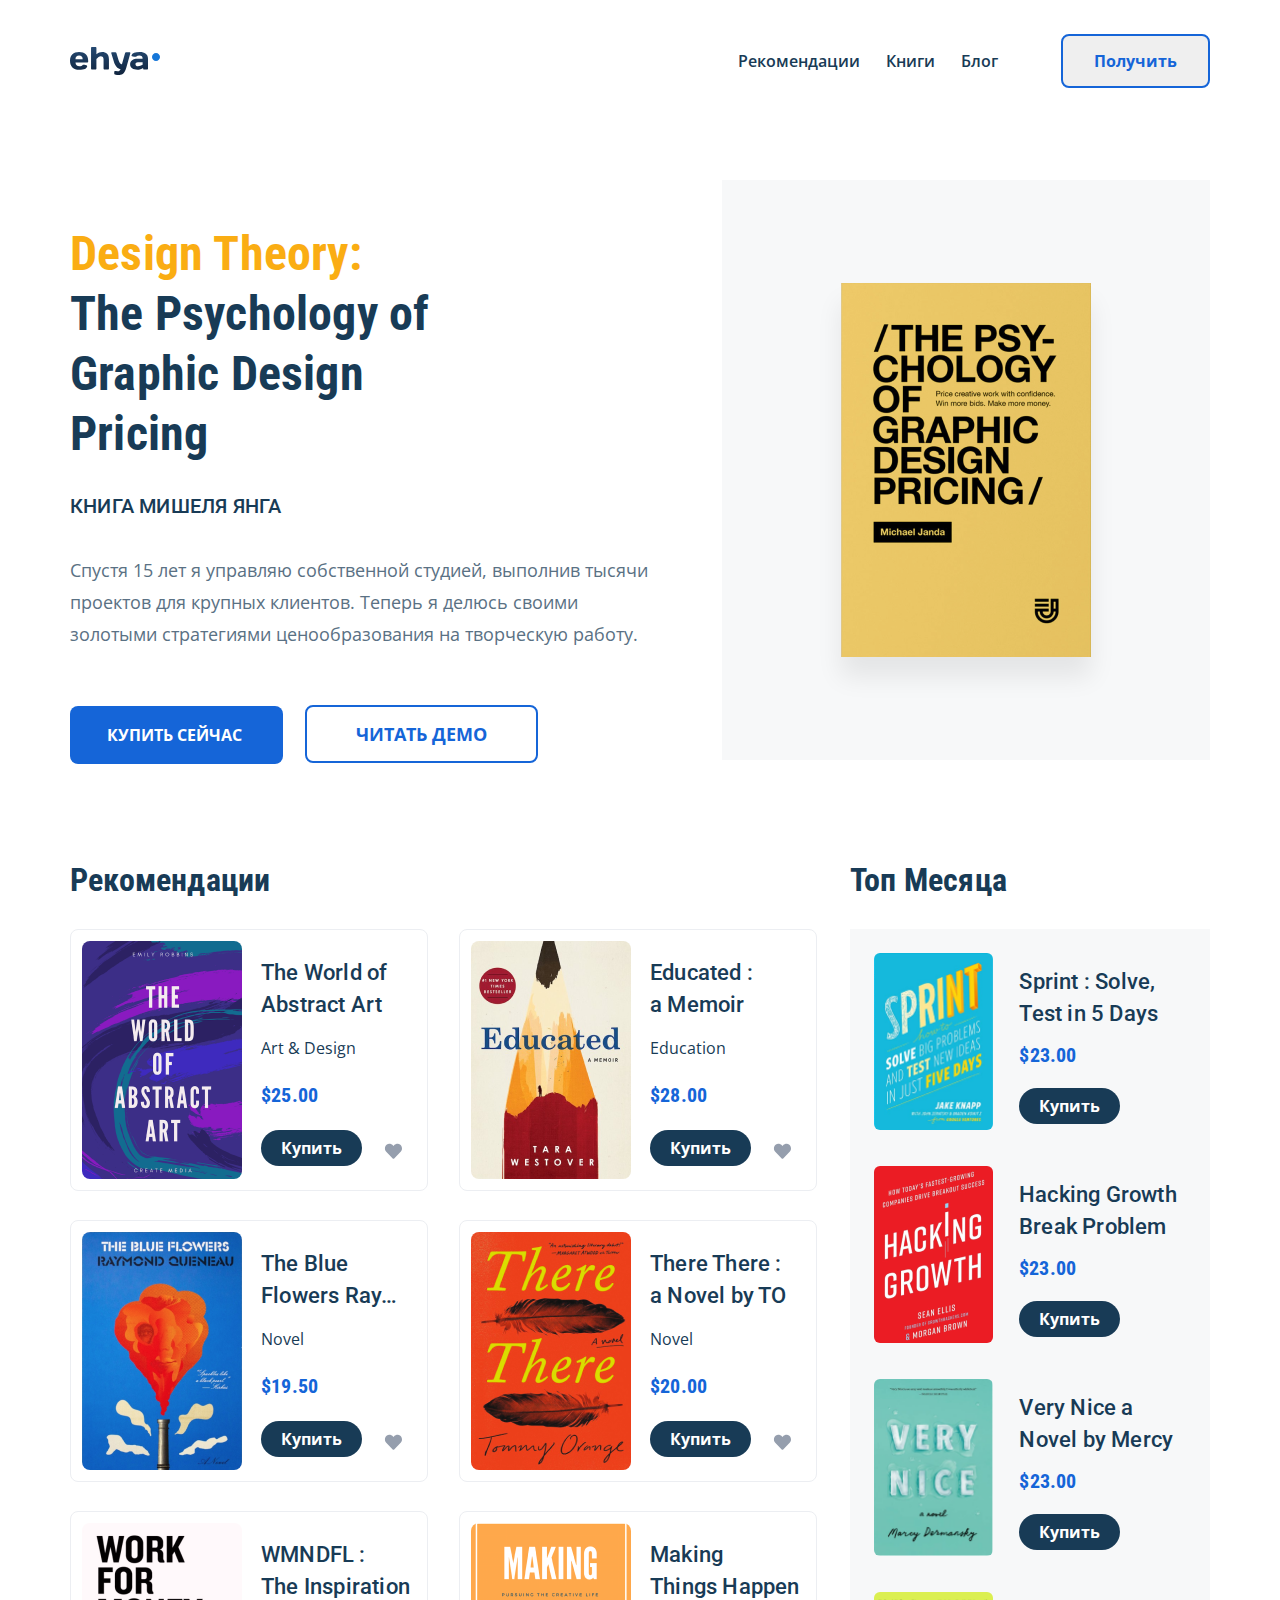
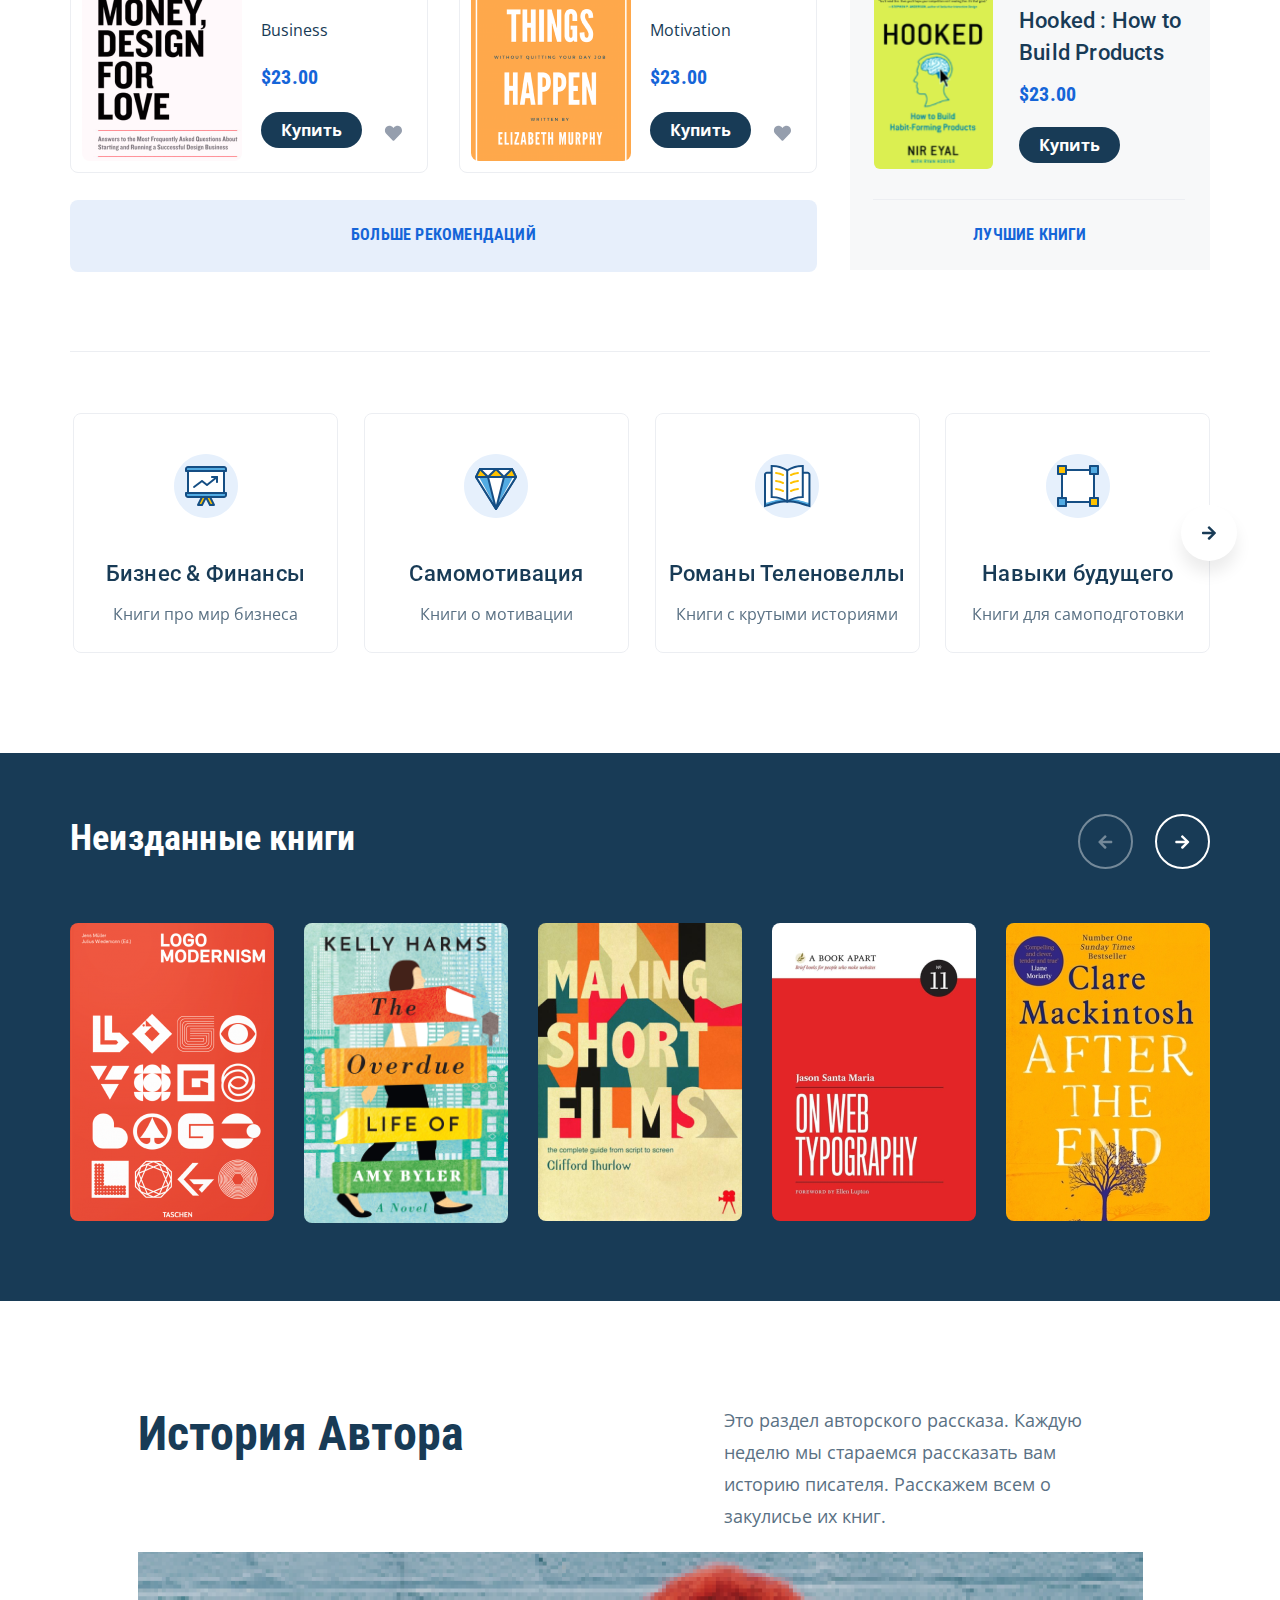
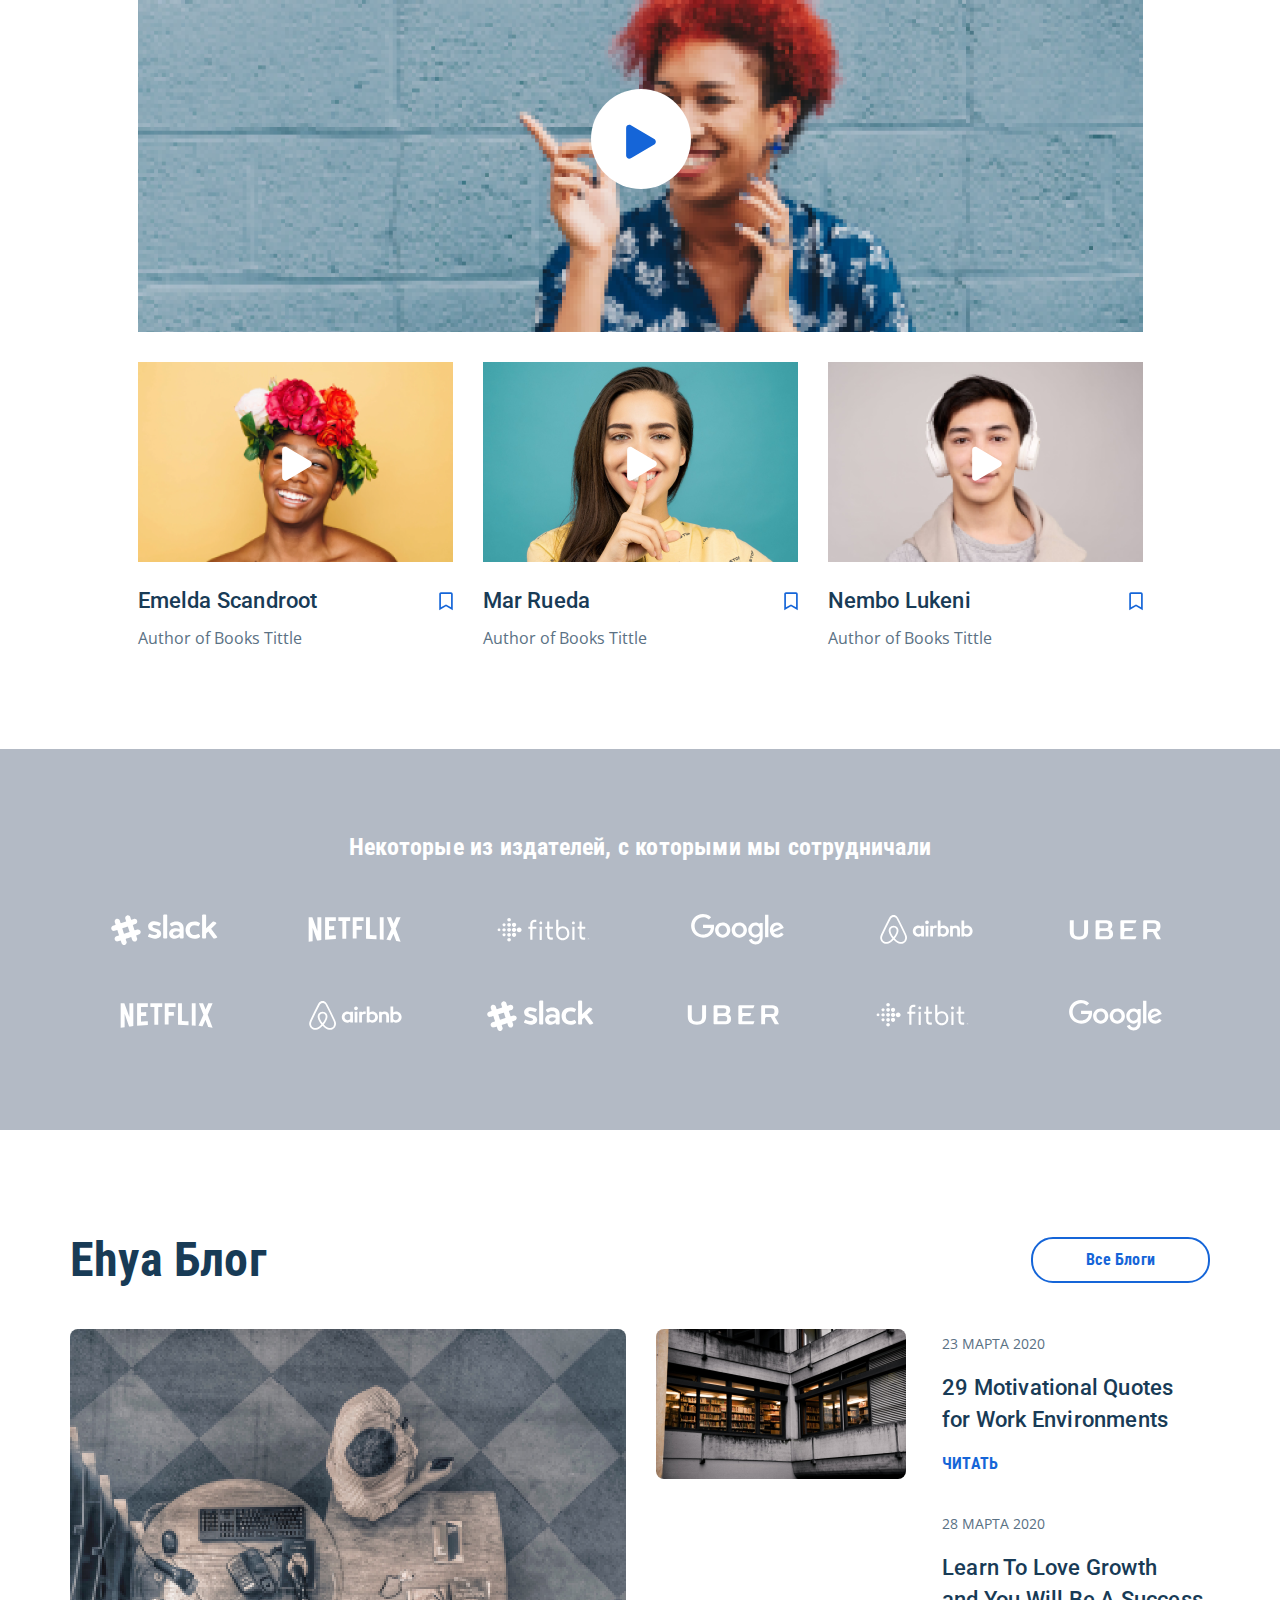
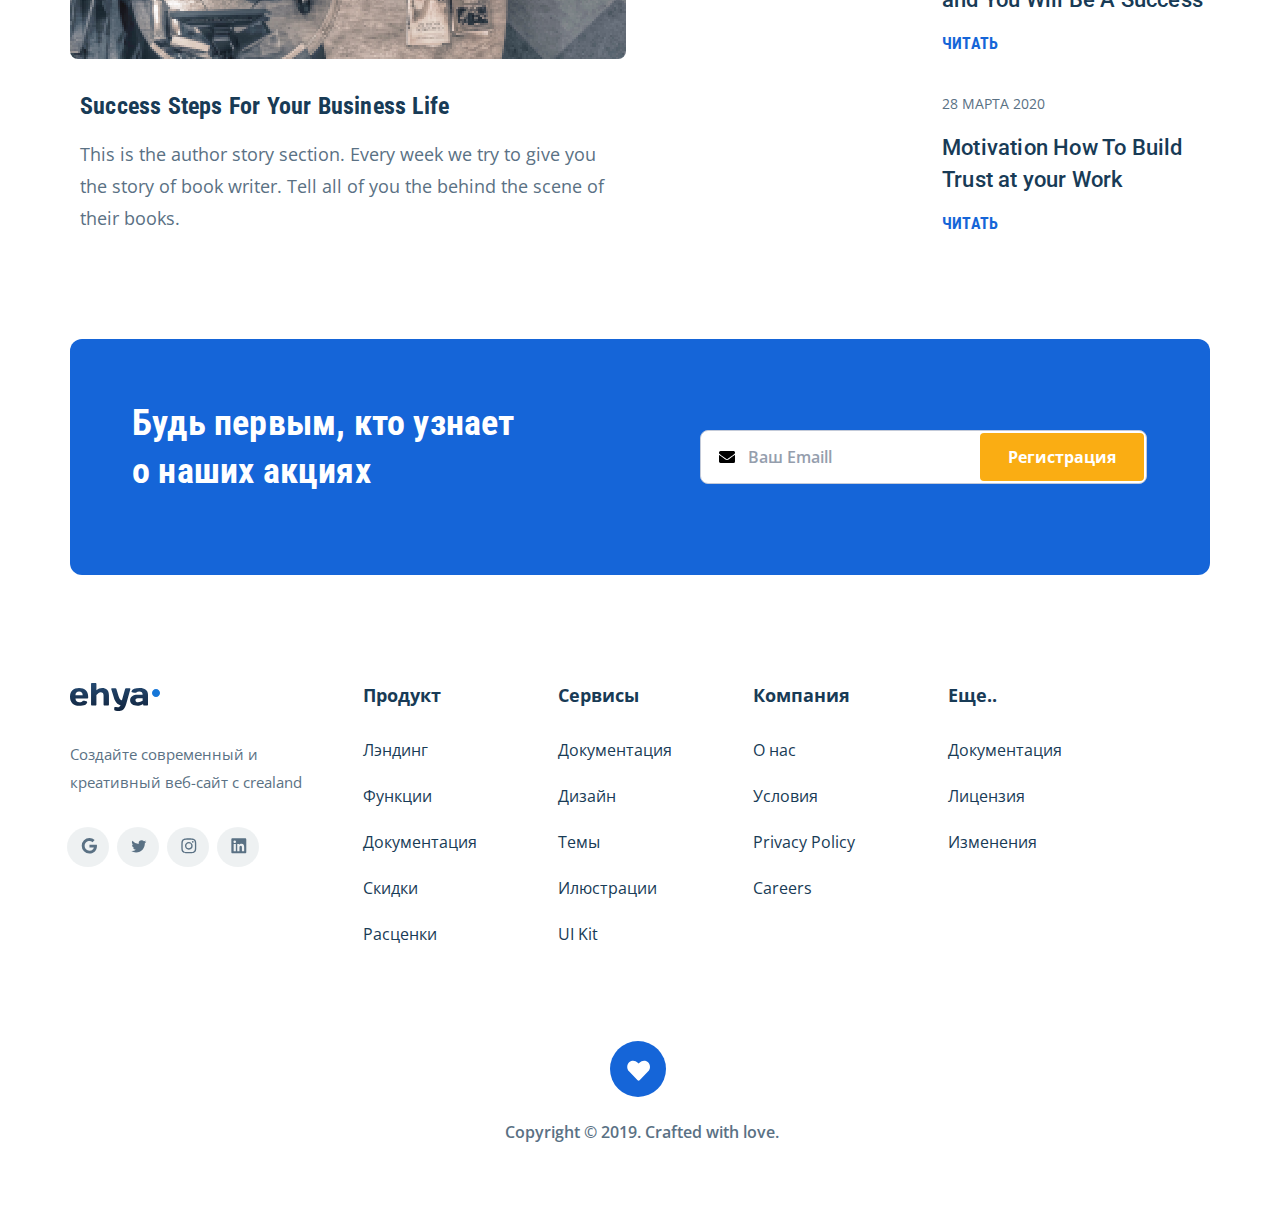
==== commit 98293411: "created: last changes" ====
--- a/index.html
+++ b/index.html
@@ -5,6 +5,8 @@
     <meta http-equiv="X-UA-Compatible" content="IE=edge" />
     <meta name="viewport" content="width=device-width, initial-scale=1.0" />
     <title>Ehya</title>
+    <link rel="shortcut icon" href="img/favicon.ico" type="image/x-icon" />
+    <link rel="icon" href="img/favicon.ico" type="image/x-icon" />
     <link rel="preconnect" href="https://fonts.gstatic.com" />
     <link
       href="https://fonts.googleapis.com/css2?family=Open+Sans:wght@400;600;700&family=Roboto+Condensed:wght@700&family=Roboto:wght@500&display=swap"
@@ -37,7 +39,13 @@
                 <a href="#" class="info-menu__link">Блог</a>
               </li>
             </ul>
-            <button class="button info__button">Получить</button>
+            <button
+              data-toggle="modal"
+              data-href=".info-modal"
+              class="button info__button"
+            >
+              Получить
+            </button>
             <button class="button navbar__button">
               <span class="button__line"></span
               ><span class="button__line"></span
@@ -55,6 +63,8 @@
               </li>
               <li class="info-menu__item info-menu__item_mobile-visible">
                 <button
+                  data-toggle="modal"
+                  data-href=".info-modal"
                   class="
                     button
                     info-menu__button info-menu__button_mobile-visible
@@ -85,17 +95,21 @@
               стратегиями ценообразования на творческую работу.
             </p>
             <div class="button-wrapper">
-              <button class="button book__button book__button_left">
+              <a href="#" class="button book__button book__button_left">
                 Купить сейчас
-              </button>
-              <button class="button book__button book__button_right">
+              </a>
+              <a href="#" class="button book__button book__button_right">
                 Читать демо
-              </button>
+              </a>
             </div>
           </div>
           <div class="book-image">
             <div class="book-image__wrapper">
-              <img src="img/book.png" alt="" class="book-image__img" />
+              <img loading="lazy"
+                src="img/book.png"
+                alt="Book: The psychology"
+                class="book-image__img"
+              />
             </div>
           </div>
         </div>
@@ -105,13 +119,13 @@
       <div class="container">
         <div class="board-wrap">
           <div class="advice">
-            <div class="advice__title">Рекомендации</div>
+            <h2 class="advice__title">Рекомендации</h2>
             <div class="advice-wrap">
               <div class="advice-card">
                 <div class="advice-card-wrapper">
-                  <img
+                  <img loading="lazy"
                     src="img/advice-1.png"
-                    alt=""
+                    alt="Book: The World"
                     class="advice-card-wrapper__img"
                   />
                 </div>
@@ -122,7 +136,7 @@
                   <div class="advice-card-info__subtitle">Art & Design</div>
                   <div class="advice-card-info__price">$25.00</div>
                   <div class="data advice__data">
-                    <button class="button advice__button">Купить</button>
+                    <a href="#" class="button advice__button">Купить</a>
                     <div class="advice-like">
                       <svg class="advice-like__img">
                         <use xlink:href="img/sprite.svg#heart"></use>
@@ -134,9 +148,9 @@
 
               <div class="advice-card">
                 <div class="advice-card-wrapper">
-                  <img
+                  <img loading="lazy"
                     src="img/advice-2.png"
-                    alt=""
+                    alt="Book: Educated"
                     class="advice-card-wrapper__img"
                   />
                 </div>
@@ -148,7 +162,7 @@
                   <div class="advice-card-info__subtitle">Education</div>
                   <div class="advice-card-info__price">$28.00</div>
                   <div class="data advice__data">
-                    <button class="button advice__button">Купить</button>
+                    <a href="#" class="button advice__button">Купить</a>
                     <div class="advice-like">
                       <svg class="advice-like__img">
                         <use xlink:href="img/sprite.svg#heart"></use>
@@ -160,9 +174,9 @@
 
               <div class="advice-card">
                 <div class="advice-card-wrapper">
-                  <img
+                  <img loading="lazy"
                     src="img/advice-3.png"
-                    alt=""
+                    alt="Book: The Blue"
                     class="advice-card-wrapper__img"
                   />
                 </div>
@@ -173,7 +187,7 @@
                   <div class="advice-card-info__subtitle">Novel</div>
                   <div class="advice-card-info__price">$19.50</div>
                   <div class="data advice__data">
-                    <button class="button advice__button">Купить</button>
+                    <a href="#" class="button advice__button">Купить</a>
                     <div class="advice-like">
                       <svg class="advice-like__img">
                         <use xlink:href="img/sprite.svg#heart"></use>
@@ -185,9 +199,9 @@
 
               <div class="advice-card">
                 <div class="advice-card-wrapper">
-                  <img
+                  <img loading="lazy"
                     src="img/advice-4.png"
-                    alt=""
+                    alt="Book: There There"
                     class="advice-card-wrapper__img"
                   />
                 </div>
@@ -198,7 +212,7 @@
                   <div class="advice-card-info__subtitle">Novel</div>
                   <div class="advice-card-info__price">$20.00</div>
                   <div class="data advice__data">
-                    <button class="button advice__button">Купить</button>
+                    <a href="#" class="button advice__button">Купить</a>
                     <div class="advice-like">
                       <svg class="advice-like__img">
                         <use xlink:href="img/sprite.svg#heart"></use>
@@ -210,9 +224,9 @@
 
               <div class="advice-card">
                 <div class="advice-card-wrapper">
-                  <img
+                  <img loading="lazy"
                     src="img/advice-5.png"
-                    alt=""
+                    alt="Book: WMNDFL"
                     class="advice-card-wrapper__img"
                   />
                 </div>
@@ -223,7 +237,7 @@
                   <div class="advice-card-info__subtitle">Business</div>
                   <div class="advice-card-info__price">$23.00</div>
                   <div class="data advice__data">
-                    <button class="button advice__button">Купить</button>
+                    <a href="#" class="button advice__button">Купить</a>
                     <div class="advice-like">
                       <svg class="advice-like__img">
                         <use xlink:href="img/sprite.svg#heart"></use>
@@ -235,9 +249,9 @@
 
               <div class="advice-card">
                 <div class="advice-card-wrapper">
-                  <img
+                  <img loading="lazy"
                     src="img/advice-6.png"
-                    alt=""
+                    alt="Book: Making"
                     class="advice-card-wrapper__img"
                   />
                 </div>
@@ -249,7 +263,7 @@
                   <div class="advice-card-info__subtitle">Motivation</div>
                   <div class="advice-card-info__price">$23.00</div>
                   <div class="data advice__data">
-                    <button class="button advice__button">Купить</button>
+                    <a href="#" class="button advice__button">Купить</a>
                     <div class="advice-like">
                       <svg class="advice-like__img">
                         <use xlink:href="img/sprite.svg#heart"></use>
@@ -268,9 +282,9 @@
             <div class="the-best-wrap">
               <div class="the-best-card">
                 <div class="the-best-card-wrapper">
-                  <img
+                  <img loading="lazy"
                     src="img/the-best-1.png"
-                    alt=""
+                    alt="Book: Sprint"
                     class="the-best-card-wrapper__img"
                   />
                 </div>
@@ -280,15 +294,15 @@
                   </div>
                   <div class="the-best-card-info__price">$23.00</div>
                   <div class="data the-best__data">
-                    <button class="button the-best__button">Купить</button>
+                    <a href="#" class="button the-best__button">Купить</a>
                   </div>
                 </div>
               </div>
               <div class="the-best-card">
                 <div class="the-best-card-wrapper">
-                  <img
+                  <img loading="lazy"
                     src="img/the-best-2.png"
-                    alt=""
+                    alt="Book: Hacking"
                     class="the-best-card-wrapper__img"
                   />
                 </div>
@@ -298,15 +312,15 @@
                   </div>
                   <div class="the-best-card-info__price">$23.00</div>
                   <div class="data the-best__data">
-                    <button class="button the-best__button">Купить</button>
+                    <a href="#" class="button the-best__button">Купить</a>
                   </div>
                 </div>
               </div>
               <div class="the-best-card">
                 <div class="the-best-card-wrapper">
-                  <img
+                  <img loading="lazy"
                     src="img/the-best-3.png"
-                    alt=""
+                    alt="Book: Very Nice"
                     class="the-best-card-wrapper__img"
                   />
                 </div>
@@ -317,15 +331,15 @@
                   </div>
                   <div class="the-best-card-info__price">$23.00</div>
                   <div class="data the-best__data">
-                    <button class="button the-best__button">Купить</button>
+                    <a href="#" class="button the-best__button">Купить</a>
                   </div>
                 </div>
               </div>
               <div class="the-best-card">
                 <div class="the-best-card-wrapper">
-                  <img
+                  <img loading="lazy"
                     src="img/the-best-4.png"
-                    alt=""
+                    alt="Book: Hooked"
                     class="the-best-card-wrapper__img"
                   />
                 </div>
@@ -335,7 +349,7 @@
                   </div>
                   <div class="the-best-card-info__price">$23.00</div>
                   <div class="data the-best__data">
-                    <button class="button the-best__button">Купить</button>
+                    <a href="#" class="button the-best__button">Купить</a>
                   </div>
                 </div>
               </div>
@@ -356,10 +370,10 @@
             <div class="catalog-wrapper owl-carousel owl-theme">
               <div class="catalog-slider__slide item">
                 <div class="catalog-wrapper">
-                  <img
+                  <img loading="lazy"
                     class="catalog-slider__img"
                     src="img/catalog-1.svg"
-                    alt="slide"
+                    alt="slide: Бизнес"
                   />
                 </div>
                 <h2 class="catalog__title">Бизнес & Финансы</h2>
@@ -367,10 +381,10 @@
               </div>
               <div class="catalog-slider__slide item">
                 <div class="catalog-wrapper">
-                  <img
+                  <img loading="lazy"
                     class="catalog-slider__img"
                     src="img/catalog-2.svg"
-                    alt="slide"
+                    alt="slide: Самомотивация"
                   />
                 </div>
                 <h2 class="catalog__title">Самомотивация</h2>
@@ -378,10 +392,10 @@
               </div>
               <div class="catalog-slider__slide item">
                 <div class="catalog-wrapper">
-                  <img
+                  <img loading="lazy"
                     class="catalog-slider__img"
                     src="img/catalog-3.svg"
-                    alt="slide"
+                    alt="slide: Романы"
                   />
                 </div>
                 <h2 class="catalog__title">Романы Теленовеллы</h2>
@@ -389,10 +403,10 @@
               </div>
               <div class="catalog-slider__slide item">
                 <div class="catalog-wrapper">
-                  <img
+                  <img loading="lazy"
                     class="catalog-slider__img"
                     src="img/catalog-4.svg"
-                    alt="slide"
+                    alt="slide: Навыки"
                   />
                 </div>
                 <h2 class="catalog__title">Навыки будущего</h2>
@@ -400,10 +414,10 @@
               </div>
               <div class="catalog-slider__slide item">
                 <div class="catalog-wrapper">
-                  <img
+                  <img loading="lazy"
                     class="catalog-slider__img"
                     src="img/catalog-1.svg"
-                    alt="slide"
+                    alt="slide: Бизнес"
                   />
                 </div>
                 <h2 class="catalog__title">Бизнес & Финансы</h2>
@@ -411,10 +425,10 @@
               </div>
               <div class="catalog-slider__slide item">
                 <div class="catalog-wrapper">
-                  <img
+                  <img loading="lazy"
                     class="catalog-slider__img"
                     src="img/catalog-2.svg"
-                    alt="slide"
+                    alt="slide: Самомотивация"
                   />
                 </div>
                 <h2 class="catalog__title">Самомотивация</h2>
@@ -422,10 +436,10 @@
               </div>
               <div class="catalog-slider__slide item">
                 <div class="catalog-wrapper">
-                  <img
+                  <img loading="lazy"
                     class="catalog-slider__img"
                     src="img/catalog-3.svg"
-                    alt="slide"
+                    alt="slide: Романы"
                   />
                 </div>
                 <h2 class="catalog__title">Романы Теленовеллы</h2>
@@ -433,10 +447,10 @@
               </div>
               <div class="catalog-slider__slide item">
                 <div class="catalog-wrapper">
-                  <img
+                  <img loading="lazy"
                     class="catalog-slider__img"
                     src="img/catalog-4.svg"
-                    alt="slide"
+                    alt="slide: Навыки"
                   />
                 </div>
                 <h2 class="catalog__title">Навыки будущего</h2>
@@ -453,10 +467,10 @@
             <div class="catalog-wrapper owl-carousel owl-theme">
               <div class="catalog-slider__slide item">
                 <div class="catalog-wrapper">
-                  <img
+                  <img loading="lazy"
                     class="catalog-slider__img"
                     src="img/catalog-1.svg"
-                    alt="slide"
+                    alt="slide: Бизнес"
                   />
                 </div>
                 <h2 class="catalog__title">Бизнес & Финансы</h2>
@@ -465,10 +479,10 @@
 
               <div class="catalog-slider__slide catalog-slider__slide_mt item">
                 <div class="catalog-wrapper">
-                  <img
+                  <img loading="lazy"
                     class="catalog-slider__img"
                     src="img/catalog-3.svg"
-                    alt="slide"
+                    alt="slide: Романы"
                   />
                 </div>
                 <h2 class="catalog__title">Романы Теленовеллы</h2>
@@ -476,10 +490,10 @@
               </div>
               <div class="catalog-slider__slide item">
                 <div class="catalog-wrapper">
-                  <img
+                  <img loading="lazy"
                     class="catalog-slider__img"
                     src="img/catalog-2.svg"
-                    alt="slide"
+                    alt="slide: Самомтивация"
                   />
                 </div>
                 <h2 class="catalog__title">Самомотивация</h2>
@@ -489,10 +503,10 @@
               </div>
               <div class="catalog-slider__slide catalog-slider__slide_mt item">
                 <div class="catalog-wrapper">
-                  <img
+                  <img loading="lazy"
                     class="catalog-slider__img"
                     src="img/catalog-4.svg"
-                    alt="slide"
+                    alt="slide: Навыки"
                   />
                 </div>
                 <h2 class="catalog__title">Навыки будущего</h2>
@@ -500,10 +514,10 @@
               </div>
               <div class="catalog-slider__slide item">
                 <div class="catalog-wrapper">
-                  <img
+                  <img loading="lazy"
                     class="catalog-slider__img"
                     src="img/catalog-1.svg"
-                    alt="slide"
+                    alt="slide: Бизнес"
                   />
                 </div>
                 <h2 class="catalog__title">Бизнес & Финансы</h2>
@@ -512,10 +526,10 @@
 
               <div class="catalog-slider__slide catalog-slider__slide_mt item">
                 <div class="catalog-wrapper">
-                  <img
+                  <img loading="lazy"
                     class="catalog-slider__img"
                     src="img/catalog-3.svg"
-                    alt="slide"
+                    alt="slide: Романы"
                   />
                 </div>
                 <h2 class="catalog__title">Романы Теленовеллы</h2>
@@ -523,10 +537,10 @@
               </div>
               <div class="catalog-slider__slide item">
                 <div class="catalog-wrapper">
-                  <img
+                  <img loading="lazy"
                     class="catalog-slider__img"
                     src="img/catalog-2.svg"
-                    alt="slide"
+                    alt="slide: Самомотивация"
                   />
                 </div>
                 <h2 class="catalog__title">Самомотивация</h2>
@@ -536,10 +550,10 @@
               </div>
               <div class="catalog-slider__slide catalog-slider__slide_mt item">
                 <div class="catalog-wrapper">
-                  <img
+                  <img loading="lazy"
                     class="catalog-slider__img"
                     src="img/catalog-4.svg"
-                    alt="slide"
+                    alt="slide: Навыки"
                   />
                 </div>
                 <h2 class="catalog__title">Навыки будущего</h2>
@@ -556,7 +570,7 @@
     <section class="unpublished">
       <div class="container">
         <div class="unpublished-top">
-          <div class="unpublished-top__title">Неизданные книги</div>
+          <h2 class="unpublished-top__title">Неизданные книги</h2>
           <div class="unpublished-top__buttons">
             <div class="unpublished__button unpublished__button_prev">
               <!-- <svg class="icon">
@@ -574,45 +588,45 @@
           <div class="swiper-container unpublished-slider unpublished__slider">
             <div class="swiper-wrapper">
               <div class="swiper-slide unpublished-slider__slide">
-                <img
+                <img loading="lazy"
                   class="unpublished-slider__img"
                   src="img/unpublished-1.png"
-                  alt="slide"
+                  alt="slide: Logo"
                 />
               </div>
               <div class="swiper-slide unpublished-slider__slide">
-                <img
+                <img loading="lazy"
                   class="unpublished-slider__img"
                   src="img/unpublished-2.png"
-                  alt="slide"
+                  alt="slide: Overdue"
                 />
               </div>
               <div class="swiper-slide unpublished-slider__slide">
-                <img
+                <img loading="lazy"
                   class="unpublished-slider__img"
                   src="img/unpublished-3.png"
-                  alt="slide"
+                  alt="slide: Making"
                 />
               </div>
               <div class="swiper-slide unpublished-slider__slide">
-                <img
+                <img loading="lazy"
                   class="unpublished-slider__img"
                   src="img/unpublished-4.png"
-                  alt="slide"
+                  alt="slide: On Web"
                 />
               </div>
               <div class="swiper-slide unpublished-slider__slide">
-                <img
+                <img loading="lazy"
                   class="unpublished-slider__img"
                   src="img/unpublished-5.png"
-                  alt="slide"
+                  alt="slide: After the end"
                 />
               </div>
               <div class="swiper-slide unpublished-slider__slide">
-                <img
+                <img loading="lazy"
                   class="unpublished-slider__img"
                   src="img/unpublished-5.png"
-                  alt="slide"
+                  alt="slide: After the end"
                 />
               </div>
             </div>
@@ -623,7 +637,7 @@
     <section class="history">
       <div class="container history__container">
         <div class="history-top">
-          <div class="history-top__title">История Автора</div>
+          <h2 class="history-top__title">История Автора</h2>
           <div class="history-top__subtitle">
             Это раздел авторского рассказа. Каждую неделю мы стараемся
             рассказать вам историю писателя. Расскажем всем о закулисье их книг.
@@ -642,7 +656,11 @@
         <div class="history-bottom">
           <div class="history-bottom__sect">
             <div class="video history-bottom__video">
-              <img class="history-bottom__img" src="img/history-2.png" alt="" />
+              <img loading="lazy"
+                class="history-bottom__img"
+                src="img/history-2.png"
+                alt="Author: Emelda"
+              />
               <a
                 data-fancybox
                 href="https://www.youtube.com/watch?v=E-ceR_lY0-w"
@@ -682,7 +700,11 @@
           </div>
           <div class="history-bottom__sect">
             <div class="video history-bottom__video">
-              <img class="history-bottom__img" src="img/history-4.png" alt="" />
+              <img loading="lazy"
+                class="history-bottom__img"
+                src="img/history-4.png"
+                alt="Author: Nembo"
+              />
               <a
                 data-fancybox
                 href="https://www.youtube.com/watch?v=zRuaKl_M8RM"
@@ -705,9 +727,9 @@
     </section>
     <section class="cooperation">
       <div class="container">
-        <div class="cooperation__title">
+        <h2 class="cooperation__title">
           Некоторые из издателей, с которыми мы сотрудничали
-        </div>
+        </h2>
         <div class="cooperation__wrapper">
           <div class="cooperation__company">
             <a href="#" class="cooperation__img">
@@ -800,17 +822,21 @@
       <div class="container">
         <!-- <div class="blog-wrap"> -->
         <div class="blog-top">
-          <div class="blog-top__title">Ehya Блог</div>
-          <button class="button blog__button">Все Блоги</button>
+          <h2 class="blog-top__title">Ehya Блог</h2>
+          <a href="#" class="button blog__button">Все Блоги</a>
         </div>
         <div class="blog-middle">
           <div class="blog-middle__first-state">
             <div class="blog-middle__wrap">
-              <img src="img/blog-1.png" alt="" class="blog-middle__img" />
-            </div>
-            <div class="blog-middle__title">
+              <img loading="lazy"
+                src="img/blog-1.png"
+                alt="news: one"
+                class="blog-middle__img"
+              />
+            </div>
+            <a href="#" class="blog-middle__title">
               Success Steps For Your Business Life
-            </div>
+            </a>
             <div class="blog-middle__text">
               This is the author story section. Every week we try to give you
               the story of book writer. Tell all of you the behind the scene of
@@ -820,40 +846,52 @@
           <div class="blog-middle__order-state">
             <div class="blog-middle__state">
               <div class="blog-middle__wrapper">
-                <img src="img/blog-2.png" alt="" class="blog-middle__image" />
+                <img loading="lazy"
+                  src="img/blog-2.png"
+                  alt="news: two"
+                  class="blog-middle__image"
+                />
               </div>
               <div class="blog-middle__info">
                 <div class="blog-middle__date">23 МАРТА 2020</div>
-                <div class="blog-middle__order-title">
+                <a href="#" class="blog-middle__order-title">
                   29 Motivational Quotes<br />
                   for Work Environments
-                </div>
+                </a>
                 <a href="#" class="blog-middle__read">ЧИТАТЬ</a>
               </div>
             </div>
             <div class="blog-middle__state">
               <div class="blog-middle__wrapper">
-                <img src="img/blog-3.png" alt="" class="blog-middle__image" />
+                <img loading="lazy"
+                  src="img/blog-3.png"
+                  alt="news: three"
+                  class="blog-middle__image"
+                />
               </div>
               <div class="blog-middle__info">
                 <div class="blog-middle__date">28 МАРТА 2020</div>
-                <div class="blog-middle__order-title">
+                <a href="#" class="blog-middle__order-title">
                   Learn To Love Growth<br />
                   and You Will Be A Success
-                </div>
+                </a>
                 <a href="#" class="blog-middle__read">ЧИТАТЬ</a>
               </div>
             </div>
             <div class="blog-middle__state">
               <div class="blog-middle__wrapper">
-                <img src="img/blog-4.png" alt="" class="blog-middle__image" />
+                <img loading="lazy"
+                  src="img/blog-4.png"
+                  alt="news: four"
+                  class="blog-middle__image"
+                />
               </div>
               <div class="blog-middle__info">
                 <div class="blog-middle__date">28 МАРТА 2020</div>
-                <div class="blog-middle__order-title">
+                <a href="#" class="blog-middle__order-title">
                   Motivation How To Build<br />
                   Trust at your Work
-                </div>
+                </a>
                 <a href="#" class="blog-middle__read">ЧИТАТЬ</a>
               </div>
             </div>
@@ -903,22 +941,22 @@
               креативный веб-сайт с crealand
             </div>
             <div class="footer__social-network">
-              <a href="index.html" class="footer__link">
+              <a href="#" class="footer__link">
                 <svg class="footer__icon">
                   <use xlink:href="img/sprite.svg#google"></use>
                 </svg>
               </a>
-              <a href="index.html" class="footer__link">
+              <a href="#" class="footer__link">
                 <svg class="footer__icon">
                   <use xlink:href="img/sprite.svg#twiter"></use>
                 </svg>
               </a>
-              <a href="index.html" class="footer__link">
+              <a href="#" class="footer__link">
                 <svg class="footer__icon">
                   <use xlink:href="img/sprite.svg#instagram"></use>
                 </svg>
               </a>
-              <a href="index.html" class="footer__link">
+              <a href="#" class="footer__link">
                 <svg class="footer__icon">
                   <use xlink:href="img/sprite.svg#in"></use>
                 </svg>
@@ -1013,14 +1051,68 @@
         </div>
       </div>
     </section>
-    <script src="js/jquery-3.6.0.min.js"></script>
-    <script src="js/swiper-bundle.min.js"></script>
+
+    <div class="modal info-modal">
+      <div class="modal__overlay"></div>
+      <!-- /.modal__overlay -->
+      <div class="modal__dialog">
+        <a href="#" class="modal__close">
+          <img src="img/close.svg" alt="Icon: close" />
+        </a>
+        <h3 class="modal__title">Получить</h3>
+        <form action="send.php" method="POST" class="modal__form form">
+          <div class="modal__input-group">
+            <input
+              type="text"
+              class="input modal__input"
+              placeholder="Ваше имя*"
+              name="name"
+              minlength="2"
+              required
+            />
+          </div>
+          <div class="modal__input-group">
+            <input
+              type="tel"
+              class="input modal__input phone"
+              placeholder="Ввведите номер*"
+              name="phone"
+              minlength="18"
+              required
+            />
+          </div>
+          <div class="modal__input-group">
+            <input
+              type="email"
+              class="input modal__input"
+              placeholder="Введите email*"
+              name="emailstwo"
+              required
+            />
+          </div>
+          <!-- <textarea
+            class="message modal__message"
+            placeholder="Сообщение"
+            name="message"
+          ></textarea> -->
+          <div class="modal__block">
+            <button class="button modal__button">Отправить</button>
+            <span class="modal__info">* Обязательное поле</span>
+          </div>
+        </form>
+      </div>
+      <!-- /.modal__dialog -->
+    </div>
+    <!-- /.modal -->
+
+    <script defer src="js/jquery-3.6.0.min.js"></script>
+    <script defer src="js/swiper-bundle.min.js"></script>
     <!-- <script src="js/slick.js"></script> -->
-    <script src="js/owl.carousel.min.js"></script>
-    <script src="js/owl2row.js"></script>
-    <script src="js/jquery.fancybox.min.js"></script>
-    <script src="js/jquery.mask.min.js"></script>
-    <script src="js/jquery.validate.min.js"></script>
-    <script src="js/main.js"></script>
+    <script defer src="js/owl.carousel.min.js"></script>
+    <script defer src="js/owl2row.js"></script>
+    <script defer src="js/jquery.fancybox.min.js"></script>
+    <script defer src="js/jquery.mask.min.js"></script>
+    <script defer src="js/jquery.validate.min.js"></script>
+    <script defer src="js/main.js"></script>
   </body>
 </html>
--- a/css/style.css
+++ b/css/style.css
@@ -1,2 +1,2 @@
-*{box-sizing:border-box}body{font-family:'Open Sans', sans-serif;background-color:#fff;overflow-x:hidden}.container{max-width:1140px;margin:auto}img{max-width:100%}ul{padding-left:0px}.button{color:#1565D8;font-family:'Open Sans', sans-serif;font-style:normal;font-weight:bold;text-align:center;border:2px solid #1565D8;border-radius:8px;cursor:pointer}.invalid{color:#FAAD13;border-bottom:1px solid #FAAD13}/*! normalize.css v8.0.1 | MIT License | github.com/necolas/normalize.css */html{line-height:1.15;-webkit-text-size-adjust:100%}body{margin:0}main{display:block}h1{font-size:2em;margin:0.67em 0}hr{box-sizing:content-box;height:0;overflow:visible}pre{font-family:monospace, monospace;font-size:1em}a{background-color:transparent}abbr[title]{border-bottom:none;text-decoration:underline;text-decoration:underline dotted}b,strong{font-weight:bolder}code,kbd,samp{font-family:monospace, monospace;font-size:1em}small{font-size:80%}sub,sup{font-size:75%;line-height:0;position:relative;vertical-align:baseline}sub{bottom:-0.25em}sup{top:-0.5em}img{border-style:none}button,input,optgroup,select,textarea{font-family:inherit;font-size:100%;line-height:1.15;margin:0}button,input{overflow:visible}button,select{text-transform:none}button,[type="button"],[type="reset"],[type="submit"]{-webkit-appearance:button}button::-moz-focus-inner,[type="button"]::-moz-focus-inner,[type="reset"]::-moz-focus-inner,[type="submit"]::-moz-focus-inner{border-style:none;padding:0}button:-moz-focusring,[type="button"]:-moz-focusring,[type="reset"]:-moz-focusring,[type="submit"]:-moz-focusring{outline:1px dotted ButtonText}fieldset{padding:0.35em 0.75em 0.625em}legend{box-sizing:border-box;color:inherit;display:table;max-width:100%;padding:0;white-space:normal}progress{vertical-align:baseline}textarea{overflow:auto}[type="checkbox"],[type="radio"]{box-sizing:border-box;padding:0}[type="number"]::-webkit-inner-spin-button,[type="number"]::-webkit-outer-spin-button{height:auto}[type="search"]{-webkit-appearance:textfield;outline-offset:-2px}[type="search"]::-webkit-search-decoration{-webkit-appearance:none}::-webkit-file-upload-button{-webkit-appearance:button;font:inherit}details{display:block}summary{display:list-item}template{display:none}[hidden]{display:none}.navbar{padding-top:34px;padding-bottom:26px;background-color:#fff}.navbar-wrap{display:flex;align-items:center;justify-content:space-between}.navbar__info{display:flex}.navbar__button{display:none}.logo{width:90px;height:28px}.logo__image{width:100%;height:100%}.info-menu{display:flex;list-style-type:none}.info-menu__button_mobile-visible{display:none}.info-menu_mobile{display:none}.info-menu__item{margin-left:13px;margin-right:13px}.info-menu__link{font-family:Open Sans;font-style:normal;font-weight:600;font-size:16px;line-height:22px;text-align:center;text-decoration:none;color:#183B56}.info__button,.info-menu__button{margin-left:50px;padding:8px 31px;font-size:16px;line-height:22px}.book{margin-top:66px;margin-bottom:50px}.book-wrap{display:flex;justify-content:space-between;align-items:flex-start}.book__info{max-width:585px}.book-title{color:#FAAD13;font-family:Roboto Condensed;font-style:normal;font-weight:bold;font-size:48px;line-height:60px;letter-spacing:0.2px;max-width:443px;margin-top:44px;margin-bottom:30px}.book-title__part{color:#183B56}.book__subtitle{font-family:Roboto;font-style:normal;font-weight:500;font-size:20px;line-height:24px;letter-spacing:0.2px;color:#183B56;text-transform:uppercase}.book__text{font-family:Open Sans;font-style:normal;font-weight:normal;font-size:18px;line-height:32px;color:#5A7184;margin-top:36px;margin-bottom:55px}.book-image{height:580px;width:488px;display:flex;justify-content:center;align-items:center;border:1px solid red;background-color:rgba(179,186,197,0.1)}.book-image__wrapper{position:absolute;height:374px;width:250px;background-color:rgba(0,0,0,0.0001);box-shadow:0px 20px 24px rgba(0,0,0,0.08)}.book-image__img{opacity:1;position:absolute;z-index:98;width:100%;height:100%;object-fit:cover}.book__button{font-family:Open Sans;font-style:normal;font-weight:bold;font-size:16px;line-height:22px;text-align:center;text-transform:uppercase;padding:18px 37px}.book__button_left{color:#fff;background-color:#1565D8;border:none}.book__button_right{padding:15px 49px;margin-left:22px;font-family:Open Sans;font-style:normal;font-weight:bold;font-size:18px;line-height:25px;background-color:#fff}.board{margin-top:100px;margin-bottom:79px}.board-wrap{display:flex;justify-content:space-between}.advice{max-width:747px}.advice__more-books{display:flex;justify-content:center;text-transform:uppercase;margin-top:27px;background-color:rgba(21,101,216,0.1);border-radius:8px;padding-top:25px;padding-bottom:27px}.advice__link{text-decoration:none;font-family:Roboto Condensed;font-style:normal;font-weight:bold;font-size:16px;line-height:20px;text-align:center;letter-spacing:0.2px;color:#1565D8}.advice-wrap{display:flex;justify-content:space-between;align-items:flex-start;flex-wrap:wrap}.advice__title{font-family:Roboto Condensed;font-style:normal;font-weight:bold;font-size:32px;line-height:40px;letter-spacing:0.2px;color:#183B56}.advice__button{color:#fff;font-family:Open Sans;font-style:normal;font-weight:bold;font-size:16px;line-height:22px;border-radius:2000px;border:none;background-color:#183B56;padding:7px 20px}.advice-card{border:1px solid #ECEEF2;border-radius:8px;display:flex;justify-content:space-between;max-width:358px;min-height:260px;padding:11px 0 11px 11px;margin-top:29px}.advice-card-wrapper{min-width:160px;height:238px}.advice-card-wrapper__img{height:100%;width:100%;object-fit:cover;border-radius:8px}.advice-card-info{padding:16px 16px 13px 19px;display:flex;flex-direction:column;justify-content:space-between;min-width:189px}.advice-card-info__title{font-family:Roboto;font-style:normal;font-weight:500;font-size:22px;line-height:32px;letter-spacing:0.2px;color:#183B56}.advice-card-info__subtitle{font-family:Open Sans;font-style:normal;font-weight:normal;font-size:16px;line-height:22px;color:#183B56;margin-top:-7px}.advice-card-info__price{font-family:Roboto Condensed;font-style:normal;font-weight:bold;font-size:20px;line-height:24px;letter-spacing:0.2px;color:#1565D8}.advice-like__img{width:18px;height:21px;fill:#959ead;margin-top:10px;margin-right:13px}.data{display:flex;justify-content:space-between;align-items:center}.the-best{max-width:360px;border:1px solid red;border-radius:8px}.the-best__best-books{display:flex;justify-content:center;text-transform:uppercase;margin-top:44px;margin-bottom:25px}.the-best__link{text-decoration:none;font-family:Roboto Condensed;font-style:normal;font-weight:bold;font-size:16px;line-height:20px;text-align:center;letter-spacing:0.2px;color:#1565D8;position:relative}.the-best__link:after{content:"";display:block;width:312px;height:1px;background-color:#ECEEF2;position:absolute;top:-26px;left:-100px;z-index:119}.the-best__button{font-family:Open Sans;font-style:normal;font-weight:bold;font-size:16px;line-height:22px;color:#fff;padding:7px 20px;background-color:#183B56;border-radius:2000px;border:none}.the-best-wrap{display:flex;flex-direction:column;margin-top:29px;background-color:rgba(179,186,197,0.1)}.the-best-card{display:flex;padding:24px 0px 12px 24px}.the-best-card-wrapper{min-width:119px;height:177px}.the-best-card-wrapper__img{width:100%;height:100%;object-fit:cover;border-radius:6px}.the-best-card-info{display:flex;flex-direction:column;justify-content:space-between;padding:13px 22px 6px 26px}.the-best-card-info__title{font-family:Roboto;font-style:normal;font-weight:500;font-size:22px;line-height:32px;letter-spacing:0.2px;color:#183B56}.the-best-card-info__price{font-family:Roboto Condensed;font-style:normal;font-weight:bold;font-size:20px;line-height:24px;letter-spacing:0.2px;color:#1565D8;margin-top:-9px}.the-best__title{font-family:Roboto Condensed;font-style:normal;font-weight:bold;font-size:32px;line-height:40px;letter-spacing:0.2px;color:#183B56}.catalog{margin-top:61px;margin-bottom:67px}.catalog-wrap{position:relative}.catalog-wrap:after{content:"";display:block;width:100%;height:1px;background-color:red;position:absolute;top:0px;left:0;z-index:119}.catalog-slider{display:flex;margin-left:3px}.catalog-slider__img{width:64px;height:64px}.catalog-slider__slide{max-width:265px;width:265px;display:flex;flex-direction:column;align-items:center;justify-content:space-between;margin-top:46px;border:1px solid red;padding-top:40px;padding-bottom:27px;height:240px}.catalog__slider_mobile-visible{display:none}.catalog__title{font-family:Roboto;font-style:normal;font-weight:500;font-size:22px;line-height:32px;text-align:center;letter-spacing:0.2px;color:#183B56;margin-top:40px}.catalog__subtitle{font-family:Open Sans;font-style:normal;font-weight:normal;font-size:16px;line-height:22px;text-align:center;color:#5A7184;margin-top:-7px;display:flex;justify-content:center}.owl-nav{position:absolute;top:45%;right:0;transform:translateY(-50%);z-index:99;width:14px;height:18px;border:none;cursor:pointer;background-repeat:no-repeat;background-position:center;background-size:10px;background-color:transparent}.owl-next{position:absolute;right:-32px;background-size:100%;z-index:145;display:block}.owl-next:after{content:"";background-image:url(../img/arrow-next.svg);background-repeat:no-repeat;background-position:center;display:block;width:56px;height:56px;border-radius:100%;background-color:#fff;box-shadow:0px 12px 16px rgba(0,0,0,0.08);position:relative;top:0px;left:0px;z-index:5}.owl-next:hover{background-color:none}.owl-prev{display:none}.owl-theme .owl-nav [class*="owl-"]:hover{background:none}.owl-item{list-style-type:none}.unpublished{background-color:#183B56;padding-top:61px;padding-bottom:80px}.unpublished-top{display:flex;justify-content:space-between;margin-bottom:54px}.unpublished-top__buttons{display:flex;min-width:132px;justify-content:space-between}.unpublished-top__title{font-family:Roboto Condensed;font-style:normal;font-weight:bold;font-size:36px;line-height:48px;letter-spacing:0.2px;color:#fff}.unpublished__slider{display:flex;justify-content:space-between}.unpublished-slider__disabled{opacity:0.4}.unpublished__button{width:55px;height:55px;border-radius:100%;border:2px solid #fff;cursor:pointer;background-repeat:no-repeat;background-position:center}.unpublished__button_next{background-image:url(../img/arrow-next-2.svg);border:2px solid #fff}.unpublished__button_prev{background-image:url(../img/arrow-prev.svg);border:2px solid #fff}.unpublished__button__slide{height:298px;max-width:204px;width:204px}.unpublished__button__img{height:100%;width:100%;object-fit:cover;box-shadow:0px 12px 16px rgba(0,0,0,0.08);border-radius:8px}.unpublished-slider__disabled{color:#5A7184}.history{margin-top:83px;margin-bottom:100px}.history__container{max-width:1005px}.history-top{display:flex;justify-content:space-between;align-items:flex-start;margin-right:39px;margin-bottom:20px}.history-top__new{display:block}.history-top__title{font-family:Roboto Condensed;font-style:normal;font-weight:bold;font-size:48px;line-height:60px;letter-spacing:0.2px;color:#183B56}.history-top__subtitle{font-family:Open Sans;font-style:normal;font-weight:normal;font-size:18px;line-height:32px;color:#5A7184;max-width:380px;text-align-last:left}.history-medium{margin-bottom:-70px}.history-medium__video{position:relative;height:380px;max-width:1005px;background-image:url(../img/history-1d.png)}.history-medium__img{height:100%;width:100%;object-fit:cover}.history-medium__icon{width:30px;height:39px;fill:#1565D8;position:absolute;top:50%;transform:translateY(-50%);left:488px;z-index:96}.history-medium:after{content:"";background-repeat:no-repeat;background-position:center;display:block;width:100px;height:100px;border-radius:100%;background-color:#fff;position:relative;left:453px;top:-243px;z-index:5}.history-bottom{display:flex;justify-content:space-between}.history-bottom__title{font-family:Roboto;font-style:normal;font-weight:500;font-size:22px;line-height:32px;letter-spacing:0.2px;color:#183B56}.history-bottom__subtitle{font-family:Open Sans;font-style:normal;font-weight:normal;font-size:16px;line-height:22px;margin-top:7px;color:#5A7184}.history-bottom__video{position:relative;height:200px;max-width:315px}.history-bottom__video-3{position:relative;height:200px;max-width:315px;width:315px;background-position:center center;background-size:100%;background-repeat:no-repeat;background-image:url(../img/history-3.png)}.history-bottom__img{height:100%;width:100%;object-fit:cover}.history-bottom__icon{width:30px;height:39px;fill:#fff;position:absolute;top:51%;transform:translateY(-50%);left:144px;z-index:96}.history-bottom__icon-plus{width:14px;height:21px;fill:#1565D8}.history-bottom__info{display:flex;justify-content:space-between;align-items:center;margin-top:23px}.cooperation{background-color:#B3BAC5;padding-top:82px;padding-bottom:100px}.cooperation__title{color:#fff;text-align:center;font-family:Roboto Condensed;font-style:normal;font-weight:bold;font-size:24px;line-height:32px;text-align:center;letter-spacing:0.2px}.cooperation__wrapper{display:flex;justify-content:space-between;align-items:center;flex-wrap:wrap}.cooperation__company{margin-top:51px}.cooperation__img{width:190px;height:32px}.cooperation-icon,.cooperation_9{width:109px;height:31px;fill:#fff;margin-left:40px;margin-right:44px}.cooperation-icon_2,.cooperation-icon_7,.cooperation_9_2,.cooperation_9_7{width:95px;height:25px;margin-left:44px;margin-right:47px}.cooperation-icon_3,.cooperation-icon_11,.cooperation_9_3,.cooperation_9_11{width:95px;height:24px;margin-left:47px;margin-right:49px}.cooperation-icon_4,.cooperation-icon_12,.cooperation_9_4,.cooperation_9_12{width:95px;height:31px;margin-left:49px;margin-right:47px}.cooperation-icon_5,.cooperation-icon_8,.cooperation_9_5,.cooperation_9_8{width:95px;height:29px;margin-left:47px;margin-right:47px}.cooperation-icon_6,.cooperation-icon_10,.cooperation_9_6,.cooperation_9_10{width:95px;height:20px;margin-left:47px;margin-right:47px}.cooperation-icon_7,.cooperation_9_7{margin-left:49px}.cooperation-icon_8,.cooperation_9_8{margin-right:41px}.cooperation-icon_9,.cooperation_9_9{margin-left:42px}.blog{padding-top:100px;padding-bottom:50px}.blog-top{display:flex;justify-content:space-between;align-items:center;max-height:60px}.blog-top__title{font-family:Roboto Condensed;font-style:normal;font-weight:bold;font-size:48px;line-height:60px;letter-spacing:0.2px;color:#183B56}.blog__button{font-family:Roboto Condensed;font-style:normal;font-weight:bold;font-size:16px;line-height:20px;text-align:center;letter-spacing:0.2px;border-radius:22px;border:2px solid #1565D8;padding:11px 53px}.blog-middle{display:flex;margin-top:39px}.blog-middle__wrap{width:556px;height:330px}.blog-middle__img{width:100%;height:100%;object-fit:cover;border-radius:8px}.blog-middle__title{font-family:Roboto Condensed;font-style:normal;font-weight:bold;font-size:24px;line-height:32px;letter-spacing:0.2px;color:#183B56;margin-top:30px;margin-left:10px}.blog-middle__text{font-family:Open Sans;font-style:normal;font-weight:normal;font-size:18px;line-height:32px;color:#5A7184;max-width:536px;margin-top:16px;margin-left:10px}.blog-middle__first-state{margin-right:30px}.blog-middle__order-state{min-height:510px;display:flex;flex-direction:column;justify-content:space-between}.blog-middle__state{display:flex}.blog-middle__wrapper{min-width:250px;height:150px}.blog-middle__image{width:100%;height:100%;object-fit:cover;border-radius:8px}.blog-middle__info{padding-left:36px;padding-top:5px;padding-bottom:5px;min-height:138px;display:flex;flex-direction:column;justify-content:space-between}.blog-middle__date{font-family:Open Sans;font-style:normal;font-weight:normal;font-size:14px;line-height:20px;color:#5A7184}.blog-middle__order-title{font-family:Roboto;font-style:normal;font-weight:500;font-size:22px;line-height:32px;letter-spacing:0.2px;color:#183B56}.blog-middle__read{font-family:Roboto Condensed;font-style:normal;font-weight:bold;font-size:16px;line-height:20px;letter-spacing:0.2px;text-decoration:none;color:#1565D8}.subscription{margin-top:50px}.subscription__title{font-family:Roboto Condensed;font-style:normal;font-weight:bold;font-size:36px;line-height:48px;letter-spacing:0.2px;color:#fff;max-width:393px;margin:0}.subscription-wrap{background-color:#1565D8;border-radius:12px;padding-top:60px;padding-bottom:80px;padding-left:62px;padding-right:63px;display:flex;justify-content:space-between;align-items:center}.subscription__subscribe{margin-top:21px}.subscribe{min-width:447px;height:56px;position:relative}.subscribe__icon{width:16px;height:18px;position:absolute;top:18px;left:19px}.subscribe__input{display:block;width:447px;height:54px;border:1px solid #C3CAD9;border-radius:8px;padding-left:47px;padding-right:193px}.subscribe__input[type=email]::placeholder{font-family:Open Sans;font-style:normal;font-weight:600;font-size:16px;line-height:22px;color:#959ead}.subscribe__input-group{max-width:285px}.subscribe__button{height:48px;display:flex;align-items:center;padding:20px 28px;background-color:#FAAD13;position:absolute;top:3px;right:3px;border:none;color:#fff;border-radius:4px;font-family:Open Sans;font-style:normal;font-weight:bold;font-size:16px;line-height:22px;text-align:center}.footer__text{font-family:Open Sans;font-style:normal;font-weight:600;font-size:16px;line-height:22px;text-align:center;color:#5A7184;margin-top:24px}.footer__ref{text-decoration:none;color:#183B56}.footer__main{margin-right:61px}.footer__subtitle{max-width:250px}.footer__list{min-width:165px;margin-right:30px}.footer__title{font-family:Open Sans;font-style:normal;font-weight:bold;font-size:18px;line-height:25px;color:#183B56;padding-bottom:15px;margin:0}.footer__item{list-style-type:none;padding-bottom:24px;font-family:Open Sans;font-style:normal;font-weight:normal;font-size:16px;line-height:22px;color:#183B56}.footer__navigation{display:flex}.footer-wrap{display:flex;padding-top:108px;align-items:flex-start}.footer__subtitle{font-family:Open Sans;font-style:normal;font-weight:normal;font-size:15px;line-height:28px;color:#5A7184;margin-top:25px}.footer__social-network{display:flex;margin-top:31px;margin-left:-3px}.footer__link{position:relative;margin-right:8px}.footer__link:after{content:"";background-repeat:no-repeat;background-position:center;display:block;width:42px;height:40px;border-radius:100%;background-color:rgba(90,113,132,0.1);position:relative;left:0px;top:0px;z-index:1}.footer__icon{position:absolute;z-index:2;fill:#5A7184;left:14px;top:10px;width:16px;height:18px}.footer__bottom{display:flex;flex-direction:column;align-items:center;margin-top:56px;margin-left:3px}.footer__links{position:relative;margin-right:8px}.footer__links:after{content:"";background-repeat:no-repeat;background-position:center;display:block;width:56px;height:56px;border-radius:100%;background-color:#1565D8;position:relative;left:0px;top:0px;z-index:1}.footer__icons{position:absolute;z-index:2;fill:#fff;left:16px;top:16px;width:24px;height:28px}@media (max-width: 1200px){.container{max-width:960px}.catalog-slider__slide{max-width:460px;width:100%}}@media (max-width: 992px){.container{max-width:700px}.book{margin-top:36px}.book-wrap{display:flex;flex-direction:column;align-items:center}.book__info{display:flex;flex-direction:column;align-items:center}.book-title{text-align:center}.book-image{margin-top:36px}.button-wrapper{display:flex;justify-content:center}}@media (max-width: 767px){.container{max-width:576px;width:92%}.navbar{padding-top:20px}.navbar-wrap{align-items:flex-start;align-items:center}.navbar__button{width:22px;height:18px;padding:0;display:flex;align-items:center;justify-content:space-between;flex-direction:column;border:none;background-color:#fff}.navbar_fixed{position:fixed;left:0;top:0;right:0;z-index:99}.info-menu,.info__button{display:none}.info-menu_mobile{background-color:#fff;position:fixed;left:0;right:0;bottom:0;top:59px}.info-menu_mobile-visible{display:flex;flex-direction:column;justify-content:flex-start;align-items:center;margin-top:15px;margin-bottom:0}.info-menu__button_mobile-visible{display:block;margin-left:0}.info-menu__item_mobile-visible{margin-bottom:15px}.info__button_mobile-visible{display:block}.button__line{width:22px;height:2px;background-color:#3A4C66}}@media (max-width: 576px){.container{max-width:480px;width:92%}}@media (max-width: 480px){.container,.navbar__container{max-width:280px;width:100%}.catalog__container{max-width:296px}.history__container{max-width:300px}.book{margin-top:55px;margin-bottom:28px}.book-title{font-size:32px;line-height:40px;margin-bottom:25px}.book-image{width:280px;height:332px}.book-image__wrapper{width:143px;height:214px}.book__subtitle{font-weight:normal;font-size:16px}.book__text{font-size:16px;line-height:23px;text-align:center;margin-top:32px;margin-bottom:17px}.book__button{width:176px}.book__button_left{padding:9px 20px}.book__button_right{margin-top:15px;margin-left:0;padding:7px 27px;font-size:16px;line-height:22px}.button-wrapper{display:flex;flex-direction:column;justify-content:space-between}.board{margin-top:57px;margin-bottom:84px}.board-wrap{flex-direction:column}.advice__button{font-family:Open Sans;font-style:normal;font-weight:bold;font-size:16px;line-height:22px;text-align:center}.advice__title{font-family:Roboto Condensed;font-style:normal;font-weight:bold;font-size:28px;line-height:36px;text-align:center;letter-spacing:0.2px}.advice-card{flex-direction:column;align-items:center;justify-content:flex-start;margin-top:72px;min-height:312px;min-width:280px}.advice-card:not(:nth-child(1)){display:none}.advice-card-wrapper{height:137px;min-width:95px;width:95px;margin-top:-36px;margin-right:9px}.advice-card-info{align-items:center;padding-right:14px;padding-left:6px;margin-top:3px}.advice-card-info__title{font-family:Roboto;font-style:normal;font-weight:500;font-size:20px;line-height:24px;text-align:center;letter-spacing:0.2px}.advice-card-info__subtitle{font-family:Open Sans;font-style:normal;font-weight:normal;font-size:14px;line-height:20px;text-align:center;margin-top:12px}.advice-card-info__price{font-family:Roboto Condensed;font-style:normal;font-weight:bold;font-size:16px;line-height:20px;letter-spacing:0.2px;margin-top:16px;margin-left:-9px}.advice__data{margin-top:20px}.advice__button{margin-left:14px;padding:7px 27px}.advice-like{margin-left:20px}.advice__more-books{margin-top:24px;padding-top:16px;padding-bottom:12px}.advice__link{font-family:Roboto Condensed;font-style:normal;font-weight:bold;font-size:16px;line-height:20px;text-align:center;letter-spacing:0.2px;text-transform:none;margin-top:-2px}.the-best__link::after{width:242px;top:-21px;left:-66px}.the-best__best-books{margin-top:58px}.the-best__title{margin-top:57px}.the-best__button{font-family:Open Sans;font-style:normal;font-weight:bold;font-size:16px;line-height:22px;text-align:center}.the-best__title{font-family:Roboto Condensed;font-style:normal;font-weight:bold;font-size:28px;line-height:36px;text-align:center;letter-spacing:0.2px}.the-best-card{padding:33px 0 3px 10px}.the-best-card-wrapper{min-width:95px;width:95px;max-height:142px}.the-best-card-info{padding:5px 22px 4px 16px}.the-best-card-info__title{font-family:Roboto Condensed;font-style:normal;font-weight:bold;font-size:16px;line-height:24px;letter-spacing:0.2px}.the-best-card-info__price{font-family:Roboto Condensed;font-style:normal;font-weight:bold;font-size:20px;line-height:24px;letter-spacing:0.2px;margin-top:-1px}.catalog{margin-bottom:105px}.catalog__slider_mobile-visible{display:block}.catalog__slider_mobile-hidden{display:none}.catalog-wrapper{margin-top:-34px}.catalog-slider__img{width:32px;height:32px}.catalog-slider__slide{min-width:141px;margin-top:41px;justify-content:flex-start;padding-left:14px;padding-right:14px;max-height:182px}.catalog-slider__slide_mt{margin-top:10px}.catalog__title{font-family:Roboto Condensed;font-style:normal;font-weight:bold;font-size:16px;line-height:20px;text-align:center;letter-spacing:0.2px;margin-top:18px}.catalog__subtitle{font-family:Open Sans;font-style:normal;font-weight:normal;font-size:12px;line-height:20px;text-align:center;margin-top:-2px}.catalog__subtitle_two{margin-top:18px}.owl-stage{display:flex}.catalog-slider__slide:nth-child(2){order:-1}.catalog-slider__img{margin-top:14px}.owl-next{right:119px}.owl-next::after{width:48px;height:48px}.owl-nav{top:99%}.unpublished{padding-bottom:118px}.unpublished-top{position:relative;justify-content:center}.unpublished-top__buttons{min-width:114px;width:114px}.unpublished-top__title{font-family:Roboto Condensed;font-style:normal;font-weight:bold;font-size:28px;line-height:36px;text-align:center;letter-spacing:0.2px;margin-top:-13px;margin-bottom:-12px}.unpublished-top__buttons{position:absolute;top:404px;left:30%}.unpublished-slider{max-width:205px}.unpublished__button{width:48px;height:48px}.unpublished__button__img{min-width:205px;min-height:300px}.history{margin-top:44px;margin-bottom:71px}.history-top{flex-direction:column;align-items:center;margin-right:0;max-width:280px;margin:auto;margin-bottom:36px}.history-top__title{font-family:Roboto Condensed;font-style:normal;font-weight:bold;font-size:28px;line-height:36px;text-align:center;letter-spacing:0.2px}.history-top__subtitle{font-family:Open Sans;font-style:normal;font-weight:normal;font-size:18px;line-height:25px;text-align:center;margin-top:23px}.history-medium::after{left:122px;top:-132px;width:56px;height:56px}.history-medium__video{max-width:300px;height:210px;background-position:center center;background-size:303px;background-image:url(../img/history-1b.png)}.history-medium__icon{left:142px;width:17px;height:22px;top:51%}.history-bottom{margin-top:34px}.history-bottom__info{flex-direction:column;margin-top:16px}.history-bottom__sect:nth-child(3){display:none}.history-bottom__icon{left:60px;width:21px;height:27px}.history-bottom__icon-plus{position:absolute;margin-top:62px;width:10px;height:14px}.history-bottom__video{max-width:140px;height:138px}.history-bottom__video-3{max-width:140px;width:140px;height:138px;background-position:center center;background-size:227px;background-image:url(../img/history-3b.png)}.history-bottom__title{font-family:Roboto;font-style:normal;font-weight:500;font-size:16px;line-height:20px;text-align:center;letter-spacing:0.2px}.history-bottom__subtitle{font-family:Open Sans;font-style:normal;font-weight:normal;font-size:12px;line-height:20px;text-align:center}.cooperation{padding-top:34px;padding-bottom:45px}.cooperation__title{max-width:270px;margin-left:3px}.cooperation__wrapper{display:flex;justify-content:space-between;max-width:215px;margin:auto}.cooperation__company{margin-top:26px}.cooperation-icon,.cooperation_9{width:98px;height:28px;fill:#fff;margin-left:28px;margin-right:2px;margin-left:0;margin-right:0;position:relative;left:-3px}.cooperation-icon_2,.cooperation-icon_7,.cooperation_9_2,.cooperation_9_7{width:86px;height:22px;margin-left:0;margin-right:0;left:0px}.cooperation-icon_3,.cooperation-icon_11,.cooperation_9_3,.cooperation_9_11{width:86px;height:22px;margin-left:0;margin-right:0;position:relative;top:-5px;left:3px}.cooperation-icon_4,.cooperation-icon_12,.cooperation_9_4,.cooperation_9_12{width:86px;height:28px;margin-left:0;margin-right:0;position:relative;top:-5px}.cooperation-icon_5,.cooperation-icon_8,.cooperation_9_5,.cooperation_9_8{width:86px;height:26px;margin-left:0;margin-right:0;position:relative;top:-9px;left:2px}.cooperation-icon_6,.cooperation-icon_10,.cooperation_9_6,.cooperation_9_10{width:86px;height:18px;margin-left:42px;margin-top:-10px;margin-right:0;position:relative;top:-8px;left:1px}.cooperation-icon_7,.cooperation_9_7{display:none}.cooperation-icon_8,.cooperation_9_8{display:none}.cooperation-icon_9,.cooperation_9_9{display:none}.cooperation-icon_10,.cooperation_9_10{display:none}.cooperation-icon_11,.cooperation_9_11{display:none}.cooperation-icon_12,.cooperation_9_12{display:none}.blog{padding-top:56px}.blog__button{font-family:Roboto Condensed;font-style:normal;font-weight:bold;font-size:14px;line-height:20px;text-align:center;letter-spacing:0.175px;position:absolute;top:725px;left:61px;padding-left:48px;padding-right:48px}.blog-top{flex-direction:column;align-items:center;position:relative}.blog-top__title{font-family:Roboto Condensed;font-style:normal;font-weight:bold;font-size:28px;line-height:36px;letter-spacing:0.2px}.blog-middle{flex-direction:column}.blog-middle__info{min-height:101px;padding-left:19px;padding-top:1px;padding-bottom:10px}.blog-middle__order-state{min-height:335px;margin-top:29px}.blog-middle__wrap{margin-top:9px}.blog-middle__first-state{flex-direction:column;align-items:center}.blog-middle__title{font-family:Roboto Condensed;font-style:normal;font-weight:bold;font-size:16px;line-height:20px;letter-spacing:0.2px;margin-left:0;margin-top:20px}.blog-middle__text{font-family:Open Sans;font-style:normal;font-weight:normal;font-size:12px;line-height:24px;margin-left:0;margin-top:11px;max-width:280px;width:280px}.blog-middle__read{font-family:Roboto Condensed;font-style:normal;font-weight:bold;font-size:10px;line-height:20px;letter-spacing:0.125px;margin-top:-6px}.blog-middle__order-title{font-family:Roboto;font-style:normal;font-weight:500;font-size:14px;line-height:20px;letter-spacing:0.175px;margin-top:-6px}.blog-middle__date{font-family:Open Sans;font-style:normal;font-weight:normal;font-size:10px;line-height:20px;margin-top:-4px}.blog-middle__wrap{width:280px;height:120px}.blog-middle__state{margin-bottom:20px}.blog-middle__wrapper{min-width:90px;width:90px;height:90px}.subscription{background-color:#1565D8;padding-bottom:28px}.subscription__title{font-family:Roboto Condensed;font-style:normal;font-weight:bold;font-size:28px;line-height:36px;letter-spacing:0.2px}.subscription-wrap{flex-direction:column;background-color:#1565D8;padding-left:4px;padding-top:25px;padding-bottom:56px}.subscription__subscribe{margin-top:31px}.subscribe{min-width:100%}.subscribe__input{width:272px;padding-top:28px;padding-bottom:82px;padding-left:47px;padding-right:47px}.subscribe__input-group{margin-left:59px}.subscribe__button{top:55px;right:12px;padding:20px 70px}.subscribe__icon{left:79px;top:20px}.footer__item{padding-bottom:13px}.footer__ref{font-family:Open Sans;font-style:normal;font-weight:normal;font-size:14px;line-height:20px}.footer__title{font-family:Open Sans;font-style:normal;font-weight:bold;font-size:16px;line-height:22px;padding-bottom:2px}.footer__list{min-width:115px;margin-right:22px;margin-left:3px;margin-bottom:10px}.footer__list:nth-child(2){margin-left:8px;margin-right:0}.footer__list:nth-child(4){margin-left:8px;margin-right:0}.footer__icon{width:16px;height:18px;fill:#5A7184;position:relative;top:31px}.footer__icon_after{content:'';width:42px;height:42px;display:block;position:absolute;top:0;left:0;background-color:red}.footer-wrap{flex-direction:column;padding-top:48px}.footer__navigation{order:-1;flex-wrap:wrap}.footer__bottom{display:none}.footer__main{display:flex;flex-direction:column;align-items:center;margin-right:0;margin-left:25px;margin-top:5px;padding-bottom:64px}.footer__subtitle{max-width:280px;text-align:center;margin-top:12px;margin-left:-4px}.footer__social-network{margin-top:-7px;margin-left:11px}}
+*{box-sizing:border-box}html{overflow-x:hidden}body{font-family:'Open Sans', sans-serif;background-color:#fff;overflow-x:hidden}.container{max-width:1140px;margin:auto}img{max-width:100%}ul{padding-left:0px}.button{color:#1565D8;font-family:'Open Sans', sans-serif;font-style:normal;font-weight:bold;text-align:center;border:2px solid #1565D8;border-radius:8px;cursor:pointer;text-decoration:none}.invalid{color:#FAAD13;border-bottom:1px solid #FAAD13}h2{margin:0}/*! normalize.css v8.0.1 | MIT License | github.com/necolas/normalize.css */html{line-height:1.15;-webkit-text-size-adjust:100%}body{margin:0}main{display:block}h1{font-size:2em;margin:0.67em 0}hr{box-sizing:content-box;height:0;overflow:visible}pre{font-family:monospace, monospace;font-size:1em}a{background-color:transparent}abbr[title]{border-bottom:none;text-decoration:underline;text-decoration:underline dotted}b,strong{font-weight:bolder}code,kbd,samp{font-family:monospace, monospace;font-size:1em}small{font-size:80%}sub,sup{font-size:75%;line-height:0;position:relative;vertical-align:baseline}sub{bottom:-0.25em}sup{top:-0.5em}img{border-style:none}button,input,optgroup,select,textarea{font-family:inherit;font-size:100%;line-height:1.15;margin:0}button,input{overflow:visible}button,select{text-transform:none}button,[type="button"],[type="reset"],[type="submit"]{-webkit-appearance:button}button::-moz-focus-inner,[type="button"]::-moz-focus-inner,[type="reset"]::-moz-focus-inner,[type="submit"]::-moz-focus-inner{border-style:none;padding:0}button:-moz-focusring,[type="button"]:-moz-focusring,[type="reset"]:-moz-focusring,[type="submit"]:-moz-focusring{outline:1px dotted ButtonText}fieldset{padding:0.35em 0.75em 0.625em}legend{box-sizing:border-box;color:inherit;display:table;max-width:100%;padding:0;white-space:normal}progress{vertical-align:baseline}textarea{overflow:auto}[type="checkbox"],[type="radio"]{box-sizing:border-box;padding:0}[type="number"]::-webkit-inner-spin-button,[type="number"]::-webkit-outer-spin-button{height:auto}[type="search"]{-webkit-appearance:textfield;outline-offset:-2px}[type="search"]::-webkit-search-decoration{-webkit-appearance:none}::-webkit-file-upload-button{-webkit-appearance:button;font:inherit}details{display:block}summary{display:list-item}template{display:none}[hidden]{display:none}.navbar{padding-top:34px;padding-bottom:26px;background-color:#fff}.navbar-wrap{display:flex;align-items:center;justify-content:space-between}.navbar__info{display:flex}.navbar__button{display:none}.logo{width:90px;height:28px}.logo__image{width:100%;height:100%}.info-menu{display:flex;list-style-type:none}.info-menu__button_mobile-visible{display:none}.info-menu_mobile{display:none}.info-menu__item{margin-left:13px;margin-right:13px}.info-menu__link{font-family:Open Sans;font-style:normal;font-weight:600;font-size:16px;line-height:22px;text-align:center;text-decoration:none;color:#183B56}.info__button,.info-menu__button{margin-left:50px;padding:8px 31px;font-size:16px;line-height:22px}.book{margin-top:66px;margin-bottom:50px}.book-wrap{display:flex;justify-content:space-between;align-items:flex-start}.book__info{max-width:585px}.book-title{color:#FAAD13;font-family:Roboto Condensed;font-style:normal;font-weight:bold;font-size:48px;line-height:60px;letter-spacing:0.2px;max-width:443px;margin-top:44px;margin-bottom:30px}.book-title__part{color:#183B56}.book__subtitle{font-family:Roboto;font-style:normal;font-weight:500;font-size:20px;line-height:24px;letter-spacing:0.2px;color:#183B56;text-transform:uppercase}.book__text{font-family:Open Sans;font-style:normal;font-weight:normal;font-size:18px;line-height:32px;color:#5A7184;margin-top:36px;margin-bottom:72px}.book-image{height:580px;width:488px;display:flex;justify-content:center;align-items:center;background-color:rgba(179,186,197,0.1)}.book-image__wrapper{position:absolute;height:374px;width:250px;background-color:rgba(0,0,0,0.0001);box-shadow:0px 20px 24px rgba(0,0,0,0.08)}.book-image__img{opacity:1;position:absolute;z-index:98;width:100%;height:100%;object-fit:cover}.book__button{font-family:Open Sans;font-style:normal;font-weight:bold;font-size:16px;line-height:22px;text-align:center;text-transform:uppercase;padding:18px 37px}.book__button_left{color:#fff;background-color:#1565D8;border:none}.book__button_right{padding:15px 49px;margin-left:22px;font-family:Open Sans;font-style:normal;font-weight:bold;font-size:18px;line-height:25px;background-color:#fff}.board{margin-top:100px;margin-bottom:79px}.board-wrap{display:flex;justify-content:space-between}.advice{max-width:747px}.advice__more-books{display:flex;justify-content:center;text-transform:uppercase;margin-top:27px;background-color:rgba(21,101,216,0.1);border-radius:8px;padding-top:25px;padding-bottom:27px}.advice__link{text-decoration:none;font-family:Roboto Condensed;font-style:normal;font-weight:bold;font-size:16px;line-height:20px;text-align:center;letter-spacing:0.2px;color:#1565D8}.advice-wrap{display:flex;justify-content:space-between;align-items:flex-start;flex-wrap:wrap}.advice__title{font-family:Roboto Condensed;font-style:normal;font-weight:bold;font-size:32px;line-height:40px;letter-spacing:0.2px;color:#183B56}.advice__button{color:#fff;font-family:Open Sans;font-style:normal;font-weight:bold;font-size:16px;line-height:22px;border-radius:2000px;border:none;background-color:#183B56;padding:7px 20px}.advice-card{border:1px solid #ECEEF2;border-radius:8px;display:flex;justify-content:space-between;max-width:358px;min-height:260px;padding:11px 0 11px 11px;margin-top:29px}.advice-card-wrapper{min-width:160px;height:238px}.advice-card-wrapper__img{height:100%;width:100%;object-fit:cover;border-radius:8px}.advice-card-info{padding:16px 16px 13px 19px;display:flex;flex-direction:column;justify-content:space-between;min-width:189px}.advice-card-info__title{font-family:Roboto;font-style:normal;font-weight:500;font-size:22px;line-height:32px;letter-spacing:0.2px;color:#183B56}.advice-card-info__subtitle{font-family:Open Sans;font-style:normal;font-weight:normal;font-size:16px;line-height:22px;color:#183B56;margin-top:-7px}.advice-card-info__price{font-family:Roboto Condensed;font-style:normal;font-weight:bold;font-size:20px;line-height:24px;letter-spacing:0.2px;color:#1565D8}.advice-like__img{width:18px;height:21px;fill:#959ead;margin-top:10px;margin-right:13px}.data{display:flex;justify-content:space-between;align-items:center}.the-best{max-width:360px;border-radius:8px}.the-best__best-books{display:flex;justify-content:center;text-transform:uppercase;margin-top:44px;margin-bottom:25px}.the-best__link{text-decoration:none;font-family:Roboto Condensed;font-style:normal;font-weight:bold;font-size:16px;line-height:20px;text-align:center;letter-spacing:0.2px;color:#1565D8;position:relative}.the-best__link:after{content:"";display:block;width:312px;height:1px;background-color:#ECEEF2;position:absolute;top:-26px;left:-100px;z-index:119}.the-best__button{font-family:Open Sans;font-style:normal;font-weight:bold;font-size:16px;line-height:22px;color:#fff;padding:7px 20px;background-color:#183B56;border-radius:2000px;border:none}.the-best-wrap{display:flex;flex-direction:column;margin-top:29px;background-color:rgba(179,186,197,0.1)}.the-best-card{display:flex;padding:24px 0px 12px 24px}.the-best-card-wrapper{min-width:119px;height:177px}.the-best-card-wrapper__img{width:100%;height:100%;object-fit:cover;border-radius:6px}.the-best-card-info{display:flex;flex-direction:column;justify-content:space-between;padding:13px 22px 6px 26px}.the-best-card-info__title{font-family:Roboto;font-style:normal;font-weight:500;font-size:22px;line-height:32px;letter-spacing:0.2px;color:#183B56}.the-best-card-info__price{font-family:Roboto Condensed;font-style:normal;font-weight:bold;font-size:20px;line-height:24px;letter-spacing:0.2px;color:#1565D8;margin-top:-9px}.the-best__title{font-family:Roboto Condensed;font-style:normal;font-weight:bold;font-size:32px;line-height:40px;letter-spacing:0.2px;color:#183B56}.catalog{margin-top:61px;margin-bottom:84px}.catalog-wrap{position:relative}.catalog-wrap:after{content:"";display:block;width:100%;height:1px;background-color:#ECEEF2;position:absolute;top:0px;left:0;z-index:119}.catalog-slider{display:flex;margin-left:3px}.catalog-slider__img{width:64px;height:64px}.catalog-slider__slide{max-width:265px;width:265px;display:flex;flex-direction:column;align-items:center;justify-content:space-between;margin-top:46px;border:1px solid #ECEEF2;border-radius:8px;padding-top:40px;padding-bottom:27px;height:240px}.catalog__slider_mobile-visible{display:none}.catalog__title{font-family:Roboto;font-style:normal;font-weight:500;font-size:22px;line-height:32px;text-align:center;letter-spacing:0.2px;color:#183B56;margin-top:19px}.catalog__subtitle{font-family:Open Sans;font-style:normal;font-weight:normal;font-size:16px;line-height:22px;text-align:center;color:#5A7184;margin-top:-7px;display:flex;justify-content:center}.owl-nav{position:absolute;top:45%;right:0;transform:translateY(-50%);z-index:99;width:14px;height:18px;border:none;cursor:pointer;background-repeat:no-repeat;background-position:center;background-size:10px;background-color:transparent}.owl-next{position:absolute;right:-32px;background-size:100%;z-index:145;display:block}.owl-next:after{content:"";background-image:url(../img/arrow-next.svg);background-repeat:no-repeat;background-position:center;display:block;width:56px;height:56px;border-radius:100%;background-color:#fff;box-shadow:0px 12px 16px rgba(0,0,0,0.08);position:relative;top:5px;left:0px;z-index:5}.owl-next:hover{background-color:none}.owl-prev{display:none}.owl-theme .owl-nav [class*="owl-"]:hover{background:none}.owl-item{list-style-type:none}.owl-dots{display:none}.unpublished{background-color:#183B56;padding-top:61px;padding-bottom:75px}.unpublished-top{display:flex;justify-content:space-between;margin-bottom:54px}.unpublished-top__buttons{display:flex;min-width:132px;justify-content:space-between}.unpublished-top__title{font-family:Roboto Condensed;font-style:normal;font-weight:bold;font-size:36px;line-height:48px;letter-spacing:0.2px;color:#fff}.unpublished__slider{display:flex;justify-content:space-between}.unpublished-slider__disabled{opacity:0.4}.unpublished-slider__img{border-radius:8px}.unpublished__button{width:55px;height:55px;border-radius:100%;border:2px solid #fff;cursor:pointer;background-repeat:no-repeat;background-position:center}.unpublished__button_next{background-image:url(../img/arrow-next-2.svg);border:2px solid #fff}.unpublished__button_prev{background-image:url(../img/arrow-prev.svg);border:2px solid #fff}.unpublished__button__slide{height:298px;max-width:204px;width:204px}.unpublished__button__img{height:100%;width:100%;object-fit:cover;box-shadow:0px 12px 16px rgba(0,0,0,0.08);border-radius:8px}.unpublished-slider__disabled{color:#5A7184}.history{margin-top:103px;margin-bottom:100px}.history__container{max-width:1005px}.history-top{display:flex;justify-content:space-between;align-items:flex-start;margin-right:39px;margin-bottom:20px}.history-top__new{display:block}.history-top__title{font-family:Roboto Condensed;font-style:normal;font-weight:bold;font-size:48px;line-height:60px;letter-spacing:0.2px;color:#183B56}.history-top__subtitle{font-family:Open Sans;font-style:normal;font-weight:normal;font-size:18px;line-height:32px;color:#5A7184;max-width:380px;text-align-last:left}.history-medium{margin-bottom:-70px}.history-medium__video{position:relative;height:380px;max-width:1005px;background-image:url(../img/history-1d.png)}.history-medium__img{height:100%;width:100%;object-fit:cover}.history-medium__icon{width:30px;height:39px;fill:#1565D8;position:absolute;top:50%;transform:translateY(-50%);left:488px;z-index:96}.history-medium:after{content:"";background-repeat:no-repeat;background-position:center;display:block;width:100px;height:100px;border-radius:100%;background-color:#fff;position:relative;left:453px;top:-243px;z-index:5}.history-bottom{display:flex;justify-content:space-between}.history-bottom__title{font-family:Roboto;font-style:normal;font-weight:500;font-size:22px;line-height:32px;letter-spacing:0.2px;color:#183B56}.history-bottom__subtitle{font-family:Open Sans;font-style:normal;font-weight:normal;font-size:16px;line-height:22px;margin-top:10px;color:#5A7184}.history-bottom__video{position:relative;height:200px;max-width:315px}.history-bottom__video-3{position:relative;height:200px;max-width:315px;width:315px;background-position:center center;background-size:100%;background-repeat:no-repeat;background-image:url(../img/history-3.png)}.history-bottom__img{height:100%;width:100%;object-fit:cover}.history-bottom__icon{width:30px;height:39px;fill:#fff;position:absolute;top:51%;transform:translateY(-50%);left:144px;z-index:96}.history-bottom__icon-plus{width:14px;height:21px;fill:#1565D8}.history-bottom__info{display:flex;justify-content:space-between;align-items:center;margin-top:23px}.cooperation{background-color:#B3BAC5;padding-top:82px;padding-bottom:96px}.cooperation__title{color:#fff;text-align:center;font-family:Roboto Condensed;font-style:normal;font-weight:bold;font-size:24px;line-height:32px;text-align:center;letter-spacing:0.2px}.cooperation__wrapper{display:flex;justify-content:space-between;align-items:center;flex-wrap:wrap}.cooperation__company{margin-top:51px}.cooperation__img{width:190px;height:32px}.cooperation-icon,.cooperation_9{width:109px;height:31px;fill:#fff;margin-left:40px;margin-right:44px}.cooperation-icon_2,.cooperation-icon_7,.cooperation_9_2,.cooperation_9_7{width:95px;height:25px;margin-left:44px;margin-right:47px}.cooperation-icon_3,.cooperation-icon_11,.cooperation_9_3,.cooperation_9_11{width:95px;height:24px;margin-left:47px;margin-right:49px}.cooperation-icon_4,.cooperation-icon_12,.cooperation_9_4,.cooperation_9_12{width:95px;height:31px;margin-left:49px;margin-right:47px}.cooperation-icon_5,.cooperation-icon_8,.cooperation_9_5,.cooperation_9_8{width:95px;height:29px;margin-left:47px;margin-right:47px}.cooperation-icon_6,.cooperation-icon_10,.cooperation_9_6,.cooperation_9_10{width:95px;height:20px;margin-left:47px;margin-right:47px}.cooperation-icon_7,.cooperation_9_7{margin-left:49px}.cooperation-icon_8,.cooperation_9_8{margin-right:41px}.cooperation-icon_9,.cooperation_9_9{margin-left:42px}.blog{padding-top:100px;padding-bottom:50px}.blog-top{display:flex;justify-content:space-between;align-items:center;max-height:60px}.blog-top__title{font-family:Roboto Condensed;font-style:normal;font-weight:bold;font-size:48px;line-height:60px;letter-spacing:0.2px;color:#183B56}.blog__button{font-family:Roboto Condensed;font-style:normal;font-weight:bold;font-size:16px;line-height:20px;text-align:center;letter-spacing:0.2px;border-radius:22px;border:2px solid #1565D8;padding:11px 53px}.blog-middle{display:flex;margin-top:39px}.blog-middle__wrap{width:556px;height:330px;margin-bottom:31px}.blog-middle__img{width:100%;height:100%;object-fit:cover;border-radius:8px}.blog-middle__title{font-family:Roboto Condensed;font-style:normal;font-weight:bold;font-size:24px;line-height:32px;letter-spacing:0.2px;color:#183B56;margin-top:30px;margin-left:10px;text-decoration:none}.blog-middle__text{font-family:Open Sans;font-style:normal;font-weight:normal;font-size:18px;line-height:32px;color:#5A7184;max-width:536px;margin-top:16px;margin-left:10px}.blog-middle__first-state{margin-right:30px}.blog-middle__order-state{min-height:510px;display:flex;flex-direction:column;justify-content:space-between}.blog-middle__state{display:flex}.blog-middle__wrapper{min-width:250px;height:150px}.blog-middle__image{width:100%;height:100%;object-fit:cover;border-radius:8px}.blog-middle__info{padding-left:36px;padding-top:5px;padding-bottom:5px;min-height:138px;display:flex;flex-direction:column;justify-content:space-between}.blog-middle__date{font-family:Open Sans;font-style:normal;font-weight:normal;font-size:14px;line-height:20px;color:#5A7184}.blog-middle__order-title{font-family:Roboto;font-style:normal;font-weight:500;font-size:22px;line-height:32px;letter-spacing:0.2px;color:#183B56;text-decoration:none}.blog-middle__read{font-family:Roboto Condensed;font-style:normal;font-weight:bold;font-size:16px;line-height:20px;letter-spacing:0.2px;text-decoration:none;color:#1565D8}.subscription{margin-top:50px}.subscription__title{font-family:Roboto Condensed;font-style:normal;font-weight:bold;font-size:36px;line-height:48px;letter-spacing:0.2px;color:#fff;max-width:393px;margin:0}.subscription-wrap{background-color:#1565D8;border-radius:12px;padding-top:60px;padding-bottom:80px;padding-left:62px;padding-right:63px;display:flex;justify-content:space-between;align-items:center}.subscription__subscribe{margin-top:21px}.subscribe{min-width:447px;height:56px;position:relative}.subscribe__icon{width:16px;height:18px;position:absolute;top:18px;left:19px}.subscribe__input{display:block;width:447px;height:54px;border:1px solid #C3CAD9;border-radius:8px;padding-left:47px;padding-right:193px}.subscribe__input[type=email]::placeholder{font-family:Open Sans;font-style:normal;font-weight:600;font-size:16px;line-height:22px;color:#959ead}.subscribe__input-group{max-width:285px}.subscribe__button{height:48px;display:flex;align-items:center;padding:20px 28px;background-color:#FAAD13;position:absolute;top:3px;right:3px;border:none;color:#fff;border-radius:4px;font-family:Open Sans;font-style:normal;font-weight:bold;font-size:16px;line-height:22px;text-align:center}.footer{padding-bottom:85px}.footer__text{font-family:Open Sans;font-style:normal;font-weight:600;font-size:16px;line-height:22px;text-align:center;color:#5A7184;margin-top:24px}.footer__ref{text-decoration:none;color:#183B56}.footer__main{margin-right:61px}.footer__subtitle{max-width:250px}.footer__list{min-width:165px;margin-right:30px}.footer__title{font-family:Open Sans;font-style:normal;font-weight:bold;font-size:18px;line-height:25px;color:#183B56;padding-bottom:15px;margin:0}.footer__item{list-style-type:none;padding-bottom:24px;font-family:Open Sans;font-style:normal;font-weight:normal;font-size:16px;line-height:22px;color:#183B56}.footer__navigation{display:flex}.footer-wrap{display:flex;padding-top:108px;align-items:flex-start}.footer__subtitle{font-family:Open Sans;font-style:normal;font-weight:normal;font-size:15px;line-height:28px;color:#5A7184;margin-top:25px}.footer__social-network{display:flex;margin-top:31px;margin-left:-3px}.footer__link{position:relative;margin-right:8px}.footer__link:after{content:"";background-repeat:no-repeat;background-position:center;display:block;width:42px;height:40px;border-radius:100%;background-color:rgba(90,113,132,0.1);position:relative;left:0px;top:0px;z-index:1}.footer__icon{position:absolute;z-index:2;fill:#5A7184;left:14px;top:10px;width:16px;height:18px}.footer__bottom{display:flex;flex-direction:column;align-items:center;margin-top:56px;margin-left:3px}.footer__links{position:relative;margin-right:8px}.footer__links:after{content:"";background-repeat:no-repeat;background-position:center;display:block;width:56px;height:56px;border-radius:100%;background-color:#1565D8;position:relative;left:0px;top:0px;z-index:1}.footer__icons{position:absolute;z-index:2;fill:#fff;left:16px;top:16px;width:24px;height:28px}.modal__overlay{position:fixed;left:0;top:0;right:0;bottom:0;background-color:rgba(179,186,197,0.4);z-index:100;visibility:hidden;opacity:0;transition:opacity 0.2s}.modal__overlay--visible{visibility:visible;opacity:1}.modal__dialog{position:fixed;top:50%;left:50%;max-width:478px;padding:33px 88px;background-color:#183B56;transform:translate(-50%, -50%);color:#fff;border-radius:8px;z-index:101;visibility:hidden;opacity:0;transition:opacity 0.2s}.modal__dialog--visible{visibility:visible;opacity:1}.modal__close{position:absolute;right:17px;top:18px;text-decoration:none;cursor:pointer}.modal__title{font-style:normal;font-weight:bold;font-size:18px;line-height:23px;margin-bottom:2px;text-transform:uppercase;text-align:center;margin-top:1px}.modal__input{width:100%;min-width:240px;background-color:#fff;border-radius:4px;border:none;padding:0 23px;height:50px}.modal__input-group{width:100%;margin-top:15px}.modal__message{width:100%;min-height:123px;margin-top:15px;background-color:#fff;border-radius:4px;padding:18px 23px;border:none;max-width:539px;height:123px;resize:none}.modal__button{margin-top:15px;min-width:140px;min-height:50px}.modal__info{font-style:normal;font-weight:bold;font-size:12px;line-height:15px;margin-top:12px;color:#E0E0E0}.modal__block{display:flex;justify-content:space-between;align-items:center;width:100%}.modal__input-group [name=name]::placeholder,.modal__input-group [name=phone]::placeholder,.modal__input-group [type=email]::placeholder{font-family:Open Sans;font-style:normal;font-weight:600;font-size:16px;line-height:22px;color:#959ead}.modal__form textarea::placeholder{font-family:Open Sans;font-style:normal;font-weight:600;font-size:16px;line-height:22px;color:#959ead}.thanks{padding-top:30px;padding-bottom:30px}.thanks__title{text-transform:uppercase;font-family:Roboto Condensed;font-style:normal;font-weight:bold;font-size:32px;line-height:40px;letter-spacing:0.2px;color:#183B56}.thanks__subtitle{font-family:Open Sans;font-style:normal;font-weight:normal;font-size:16px;line-height:22px;color:#183B56;margin-top:10px}.thanks__button{font-family:Open Sans;font-style:normal;font-weight:bold;font-size:16px;line-height:22px;text-align:center;text-transform:uppercase;padding:18px 10px;margin-top:25px;display:flex;justify-content:center;min-width:165px;max-width:280px;text-decoration:none}@media (max-width: 1200px){.container{max-width:960px}.catalog-slider__slide{max-width:460px;width:100%}.book{margin-top:30px}.book__text{max-width:500px}.board{margin-top:100px;margin-bottom:50px}.board-wrap{flex-direction:column}.advice{max-width:960px}.advice-card{max-width:465px;width:465px}.advice-card-info{min-width:290px}.blog{padding-top:50px}.blog-middle__wrap{width:470px}.blog-middle__wrapper{width:220px;min-width:220px}.blog-middle__date{font-size:12px}.blog-middle__read{font-size:14px}.blog-middle__order-title{font-size:16px}.blog-middle__text{max-width:460px}.footer__main{margin-right:20px}.footer__list{margin-right:5px}.footer-wrap{padding-top:100px}.cooperation{padding-top:50px;padding-bottom:50px}.cooperation__img{width:290px;display:flex;justify-content:center}.the-best{max-width:960px;margin-top:40px}.the-best__best-books{min-width:960px}.the-best-wrap{flex-direction:row;flex-wrap:wrap}.the-best-card{width:479px}.the-best__link::after{width:958px;left:-424px}.history{margin-top:50px;margin-bottom:50px}.history-medium{margin-bottom:-85px}.history-bottom__video{max-width:306px}.owl-next{position:relative;z-index:-10;left:-30px}.owl-next::after{left:25px;top:-11px}.subscription__title{font-size:32px}.owl-nav{right:40px}.unpublished{padding-top:50px;padding-bottom:50px}}@media (max-width: 992px){.container{max-width:700px}.book{margin-top:36px}.book-wrap{display:flex;flex-direction:column;align-items:center}.book__info{display:flex;flex-direction:column;align-items:center}.book-title{text-align:center;margin-top:0}.book-image{margin-top:36px}.book__text{text-align:center}.button-wrapper{display:flex;justify-content:center}.blog-middle{flex-direction:column;align-items:center}.blog-middle__first-state{margin-bottom:25px}.footer-wrap{flex-direction:column}.the-best__best-books{min-width:700px}.the-best-card{width:348px}.the-best__link::after{width:689px;left:-290px}.owl-nav{right:30px}.owl-next:after{left:17px}.advice-card{max-width:340px;width:340px}.advice-card-info{min-width:172px}.history-bottom__sect:nth-child(3){display:none}.history-bottom__video{max-width:340px;width:340px}.history-bottom__video-3{max-width:340px;width:340px}.history-bottom__icon{left:155px}.history-medium__video{background-position:center center;background-repeat:no-repeat;background-size:700px}.history-medium::after{left:299px}.history-medium__icon{left:337px}.subscription-wrap{flex-direction:column}.subscription__title{margin-left:-103px}.advice-like__img{margin-top:6px;margin-right:3px}.cooperation__img{width:220px}.footer__main{margin-bottom:25px}.footer__list{min-width:170px}.modal__dialog{min-width:310px;padding:20px 35px}}@media (max-width: 767px){.container{max-width:576px;width:92%}.navbar{padding-top:20px}.navbar-wrap{align-items:flex-start;align-items:center}.navbar__button{width:22px;height:18px;padding:0;display:flex;align-items:center;justify-content:space-between;flex-direction:column;border:none;background-color:#fff}.navbar_fixed{position:fixed;left:0;top:0;right:0;z-index:99}.info-menu,.info__button{display:none}.info-menu_mobile{background-color:#fff;position:fixed;left:0;right:0;bottom:0;top:59px}.info-menu_mobile-visible{display:flex;flex-direction:column;justify-content:flex-start;align-items:center;margin-top:15px;margin-bottom:0}.info-menu__button_mobile-visible{display:block;margin-left:0}.info-menu__item_mobile-visible{margin-bottom:15px}.info__button_mobile-visible{display:block}.button__line{width:22px;height:2px;background-color:#3A4C66}.history-bottom__video{max-width:250px;width:250px;margin-top:21px;height:159px}.history-bottom__video-3{max-width:250px;width:250px;margin-bottom:-23px}.footer__navigation{flex-wrap:wrap}.footer__list{min-width:200px}.the-best__best-books{min-width:535px;width:90%}.the-best__link::after{width:537px;left:-210px}.catalog-slider__slide{max-width:250px}.history-top{flex-direction:column;align-items:center;margin-right:0}.history-top__subtitle{text-align:left}.advice-card{max-width:550px;width:90%}.advice-card-info{max-width:350px;width:100%}.history-medium::after{left:50%;transform:translateX(-50%)}.history-medium__icon{left:48%;transform:translateY(-48%)}.history-bottom__icon{left:45%}.book-title{margin-top:44px}.board{margin-top:50px}.thanks{padding-top:100px;padding-bottom:0px}.modal__block{display:flex;flex-direction:column-reverse;align-items:flex-start}.modal__dialog{overflow-y:auto;max-height:100vh;padding-top:55px;padding-bottom:55px}.modal__close{top:30px}}@media (max-width: 576px){.container{max-width:480px;width:92%}.the-best__best-books{min-width:440px}.the-best__link::after{width:438px;left:-163px}.history-bottom__subtitle{font-size:14px}.history-bottom__title{font-size:18px}.history-bottom__video{max-width:200px;width:200px;margin-top:21px;height:159px}.history-bottom__video-3{max-width:200px;width:200px;margin-bottom:-23px;background-size:250px}.book-image{width:430px}.subscription__title{font-size:30px;margin-left:-80px}.subscribe{margin-left:45px}.subscribe__input{width:380px}.subscribe__button{right:70px}.blog-middle__wrap{width:400px}.catalog{margin-bottom:40px}.catalog__title{font-size:18px}.catalog__subtitle{font-size:14px}.history{margin-top:50px;margin-bottom:50px}.history-medium::after{left:51%;transform:translateX(-51%)}.button-wrapper{display:flex;flex-direction:column;justify-content:space-between}.book__text{margin-bottom:30px}.book__button_left{padding:9px 20px}.book__button_right{margin-top:15px;margin-left:0;padding:7px 27px;font-size:16px;line-height:22px}.board{margin-top:50px;margin-bottom:50px}.cooperation{padding-top:50px;padding-bottom:50px}.blog{padding-top:50px;padding-bottom:0}.footer-wrap{padding-top:50px}.modal__input{height:40px}}@media (max-width: 480px){.container,.navbar__container{max-width:280px;width:100%}.catalog__container{max-width:296px}.history__container{max-width:300px}.book{margin-top:55px;margin-bottom:28px}.book-title{font-size:32px;line-height:40px;margin-bottom:25px}.book-image{width:280px;height:332px}.book-image__wrapper{width:143px;height:214px}.book__subtitle{font-weight:normal;font-size:16px}.book__text{font-size:16px;line-height:23px;text-align:center;margin-top:32px;margin-bottom:17px}.book__button{width:176px}.book__button_left{padding:9px 20px}.book__button_right{margin-top:15px;margin-left:0;padding:7px 27px;font-size:16px;line-height:22px}.button-wrapper{display:flex;flex-direction:column;justify-content:space-between}.board{margin-top:57px;margin-bottom:84px}.board-wrap{flex-direction:column}.advice__button{font-family:Open Sans;font-style:normal;font-weight:bold;font-size:16px;line-height:22px;text-align:center}.advice__title{font-family:Roboto Condensed;font-style:normal;font-weight:bold;font-size:28px;line-height:36px;text-align:center;letter-spacing:0.2px}.advice-card{flex-direction:column;align-items:center;justify-content:flex-start;margin-top:72px;min-height:312px;min-width:280px}.advice-card:not(:nth-child(1)){display:none}.advice-card-wrapper{height:137px;min-width:95px;width:95px;margin-top:-36px;margin-right:9px}.advice-card-info{align-items:center;padding-right:14px;padding-left:6px;margin-top:3px}.advice-card-info__title{font-family:Roboto;font-style:normal;font-weight:500;font-size:20px;line-height:24px;text-align:center;letter-spacing:0.2px}.advice-card-info__subtitle{font-family:Open Sans;font-style:normal;font-weight:normal;font-size:14px;line-height:20px;text-align:center;margin-top:12px}.advice-card-info__price{font-family:Roboto Condensed;font-style:normal;font-weight:bold;font-size:16px;line-height:20px;letter-spacing:0.2px;margin-top:16px;margin-left:-9px}.advice__data{margin-top:20px;margin-left:-12px}.advice__button{margin-left:14px;padding:7px 27px}.advice-like{margin-left:20px}.advice__more-books{margin-top:24px;padding-top:16px;padding-bottom:12px}.advice__link{font-family:Roboto Condensed;font-style:normal;font-weight:bold;font-size:16px;line-height:20px;text-align:center;letter-spacing:0.2px;text-transform:none;margin-top:-2px}.the-best__link::after{width:242px;top:-21px;left:-66px}.the-best__best-books{margin-top:58px;min-width:280px}.the-best__title{margin-top:17px}.the-best__button{font-family:Open Sans;font-style:normal;font-weight:bold;font-size:16px;line-height:22px;text-align:center}.the-best__title{font-family:Roboto Condensed;font-style:normal;font-weight:bold;font-size:28px;line-height:36px;text-align:center;letter-spacing:0.2px}.the-best-card{padding:33px 0 3px 10px}.the-best-card-wrapper{min-width:95px;width:95px;max-height:142px}.the-best-card-info{padding:5px 22px 4px 16px}.the-best-card-info__title{font-family:Roboto Condensed;font-style:normal;font-weight:bold;font-size:16px;line-height:24px;letter-spacing:0.2px}.the-best-card-info__price{font-family:Roboto Condensed;font-style:normal;font-weight:bold;font-size:20px;line-height:24px;letter-spacing:0.2px;margin-top:-1px}.catalog{margin-bottom:125px}.catalog__slider_mobile-visible{display:block}.catalog__slider_mobile-hidden{display:none}.catalog-wrapper{margin-top:-34px}.catalog-slider__img{width:32px;height:32px}.catalog-slider__slide{min-width:141px;margin-top:41px;justify-content:flex-start;padding-left:14px;padding-right:14px;max-height:182px}.catalog-slider__slide_mt{margin-top:10px}.catalog__title{font-family:Roboto Condensed;font-style:normal;font-weight:bold;font-size:16px;line-height:20px;text-align:center;letter-spacing:0.2px;margin-top:18px}.catalog__subtitle{font-family:Open Sans;font-style:normal;font-weight:normal;font-size:12px;line-height:20px;text-align:center;margin-top:11px}.catalog__subtitle_two{margin-top:31px}.owl-stage{display:flex}.catalog-slider__slide:nth-child(2){order:-1}.catalog-slider__img{margin-top:14px}.owl-next{right:119px}.owl-next::after{width:48px;height:48px;left:-102px;top:-2px}.owl-nav{top:99%}.unpublished{padding-bottom:132px;padding-top:61px}.unpublished-top{position:relative;justify-content:center}.unpublished-top__buttons{min-width:114px;width:114px}.unpublished-top__title{font-family:Roboto Condensed;font-style:normal;font-weight:bold;font-size:28px;line-height:36px;text-align:center;letter-spacing:0.2px;margin-top:-13px;margin-bottom:-12px}.unpublished-top__buttons{position:absolute;top:404px;left:30%}.unpublished-slider{max-width:205px}.unpublished__button{width:48px;height:48px}.unpublished__button__img{min-width:205px;min-height:300px}.history{margin-top:44px;margin-bottom:71px}.history-top{flex-direction:column;align-items:center;margin-right:0;max-width:280px;margin:auto;margin-bottom:36px}.history-top__title{font-family:Roboto Condensed;font-style:normal;font-weight:bold;font-size:28px;line-height:36px;text-align:center;letter-spacing:0.2px}.history-top__subtitle{font-family:Open Sans;font-style:normal;font-weight:normal;font-size:18px;line-height:25px;text-align:center;margin-top:23px}.history-medium::after{left:150px;top:-133px;width:56px;height:56px}.history-medium__video{max-width:300px;height:210px;background-position:center center;background-size:303px;background-image:url(../img/history-1b.png)}.history-medium__icon{left:142px;width:17px;height:22px;top:51%}.history-bottom{margin-top:28px}.history-bottom__info{flex-direction:column;margin-top:16px}.history-bottom__sect:nth-child(3){display:none}.history-bottom__icon{left:60px;width:21px;height:27px}.history-bottom__icon-plus{position:absolute;margin-top:62px;width:10px;height:14px}.history-bottom__video{max-width:140px;height:138px}.history-bottom__video-3{max-width:140px;width:140px;height:138px;margin-top:21px;margin-bottom:-1px;background-position:center center;background-size:227px;background-image:url(../img/history-3b.png)}.history-bottom__title{font-family:Roboto;font-style:normal;font-weight:500;font-size:16px;line-height:20px;text-align:center;letter-spacing:0.2px}.history-bottom__subtitle{font-family:Open Sans;font-style:normal;font-weight:normal;font-size:12px;line-height:20px;text-align:center;margin-top:8px}.cooperation{padding-top:34px;padding-bottom:47px}.cooperation__img{width:106px}.cooperation__title{max-width:270px;margin-left:3px;font-family:Roboto Condensed;font-style:normal;font-weight:bold;font-size:24px;line-height:30px;text-align:center;letter-spacing:0.2px}.cooperation__wrapper{display:flex;justify-content:space-between;max-width:215px;margin:auto;max-height:172px}.cooperation__company{margin-top:26px}.cooperation-icon,.cooperation_9{width:98px;height:28px;fill:#fff;margin-left:28px;margin-right:2px;margin-left:0;margin-right:0;position:relative;left:-8px;top:3px}.cooperation-icon_2,.cooperation-icon_7,.cooperation_9_2,.cooperation_9_7{width:86px;height:22px;margin-left:0;margin-right:0;left:7px;top:6px}.cooperation-icon_3,.cooperation-icon_11,.cooperation_9_3,.cooperation_9_11{width:86px;height:22px;margin-left:0;margin-right:0;position:relative;top:0px;left:-9px}.cooperation-icon_4,.cooperation-icon_12,.cooperation_9_4,.cooperation_9_12{width:86px;height:28px;margin-left:0;margin-right:0;position:relative;top:-2px;left:8px}.cooperation-icon_5,.cooperation-icon_8,.cooperation_9_5,.cooperation_9_8{width:86px;height:26px;margin-left:0;margin-right:0;position:relative;top:-9px;left:-9px}.cooperation-icon_6,.cooperation-icon_10,.cooperation_9_6,.cooperation_9_10{width:86px;height:18px;margin-left:17px;margin-top:-10px;margin-right:0;position:relative;top:5px;left:1px}.cooperation-icon_7,.cooperation_9_7{display:none}.cooperation-icon_8,.cooperation_9_8{display:none}.cooperation-icon_9,.cooperation_9_9{display:none}.cooperation-icon_10,.cooperation_9_10{display:none}.cooperation-icon_11,.cooperation_9_11{display:none}.cooperation-icon_12,.cooperation_9_12{display:none}.blog{padding-top:56px}.blog__button{font-family:Roboto Condensed;font-style:normal;font-weight:bold;font-size:14px;line-height:20px;text-align:center;letter-spacing:0.175px;position:absolute;top:725px;left:61px;padding-left:48px;padding-right:48px}.blog-top{flex-direction:column;align-items:center;position:relative}.blog-top__title{font-family:Roboto Condensed;font-style:normal;font-weight:bold;font-size:28px;line-height:36px;letter-spacing:0.2px}.blog-middle{flex-direction:column}.blog-middle__info{min-height:101px;padding-left:19px;padding-top:1px;padding-bottom:10px}.blog-middle__order-state{min-height:335px;margin-top:29px}.blog-middle__wrap{margin-top:9px;margin-bottom:21px}.blog-middle__first-state{flex-direction:column;align-items:center;margin-right:-1px;margin-bottom:0}.blog-middle__title{font-family:Roboto Condensed;font-style:normal;font-weight:bold;font-size:16px;line-height:20px;letter-spacing:0.2px;margin-left:0;margin-top:20px}.blog-middle__text{font-family:Open Sans;font-style:normal;font-weight:normal;font-size:12px;line-height:24px;margin-left:0;margin-top:11px;max-width:280px;width:280px}.blog-middle__read{font-family:Roboto Condensed;font-style:normal;font-weight:bold;font-size:10px;line-height:20px;letter-spacing:0.125px;margin-top:-6px}.blog-middle__order-title{font-family:Roboto;font-style:normal;font-weight:500;font-size:14px;line-height:20px;letter-spacing:0.175px;margin-top:-6px}.blog-middle__date{font-family:Open Sans;font-style:normal;font-weight:normal;font-size:10px;line-height:20px;margin-top:-4px}.blog-middle__wrap{width:280px;height:120px}.blog-middle__state{margin-bottom:20px}.blog-middle__wrapper{min-width:90px;width:90px;height:90px}.subscription{background-color:#1565D8;padding-bottom:30px;margin-top:98px}.subscription__title{font-family:Roboto Condensed;font-style:normal;font-weight:bold;font-size:28px;line-height:36px;letter-spacing:0.2px;margin-left:0}.subscription-wrap{flex-direction:column;background-color:#1565D8;padding-left:4px;padding-top:25px;padding-bottom:56px}.subscription__subscribe{margin-top:31px}.subscribe{min-width:100%;margin-left:0}.subscribe__input{width:272px;padding-top:28px;padding-bottom:82px;padding-left:47px;padding-right:47px}.subscribe__input-group{margin-left:59px}.subscribe__button{top:57px;right:12px;padding:20px 70px}.subscribe__icon{left:79px;top:20px}.footer{padding-bottom:0}.footer__item{padding-bottom:13px}.footer__ref{font-family:Open Sans;font-style:normal;font-weight:normal;font-size:14px;line-height:20px}.footer__title{font-family:Open Sans;font-style:normal;font-weight:bold;font-size:16px;line-height:22px;padding-bottom:2px}.footer__list{min-width:115px;margin-right:22px;margin-left:3px;margin-bottom:10px}.footer__list:nth-child(2){margin-left:8px;margin-right:0}.footer__list:nth-child(4){margin-left:8px;margin-right:0}.footer__icon{width:16px;height:18px;fill:#5A7184;position:relative;top:31px}.footer__icon_after{content:'';width:42px;height:42px;display:block;position:absolute;top:0;left:0;background-color:red}.footer-wrap{flex-direction:column;padding-top:48px}.footer__navigation{order:-1;flex-wrap:wrap}.footer__bottom{display:none}.footer__main{display:flex;flex-direction:column;align-items:center;margin-right:0;margin-left:25px;margin-top:5px;padding-bottom:64px;margin-bottom:0}.footer__subtitle{max-width:280px;text-align:center;margin-top:12px;margin-left:-4px}.footer__social-network{margin-top:-7px;margin-left:11px}.thanks__title{font-size:23px;line-height:30px}.thanks__button{max-width:250px}}
 /*# sourceMappingURL=style.css.map */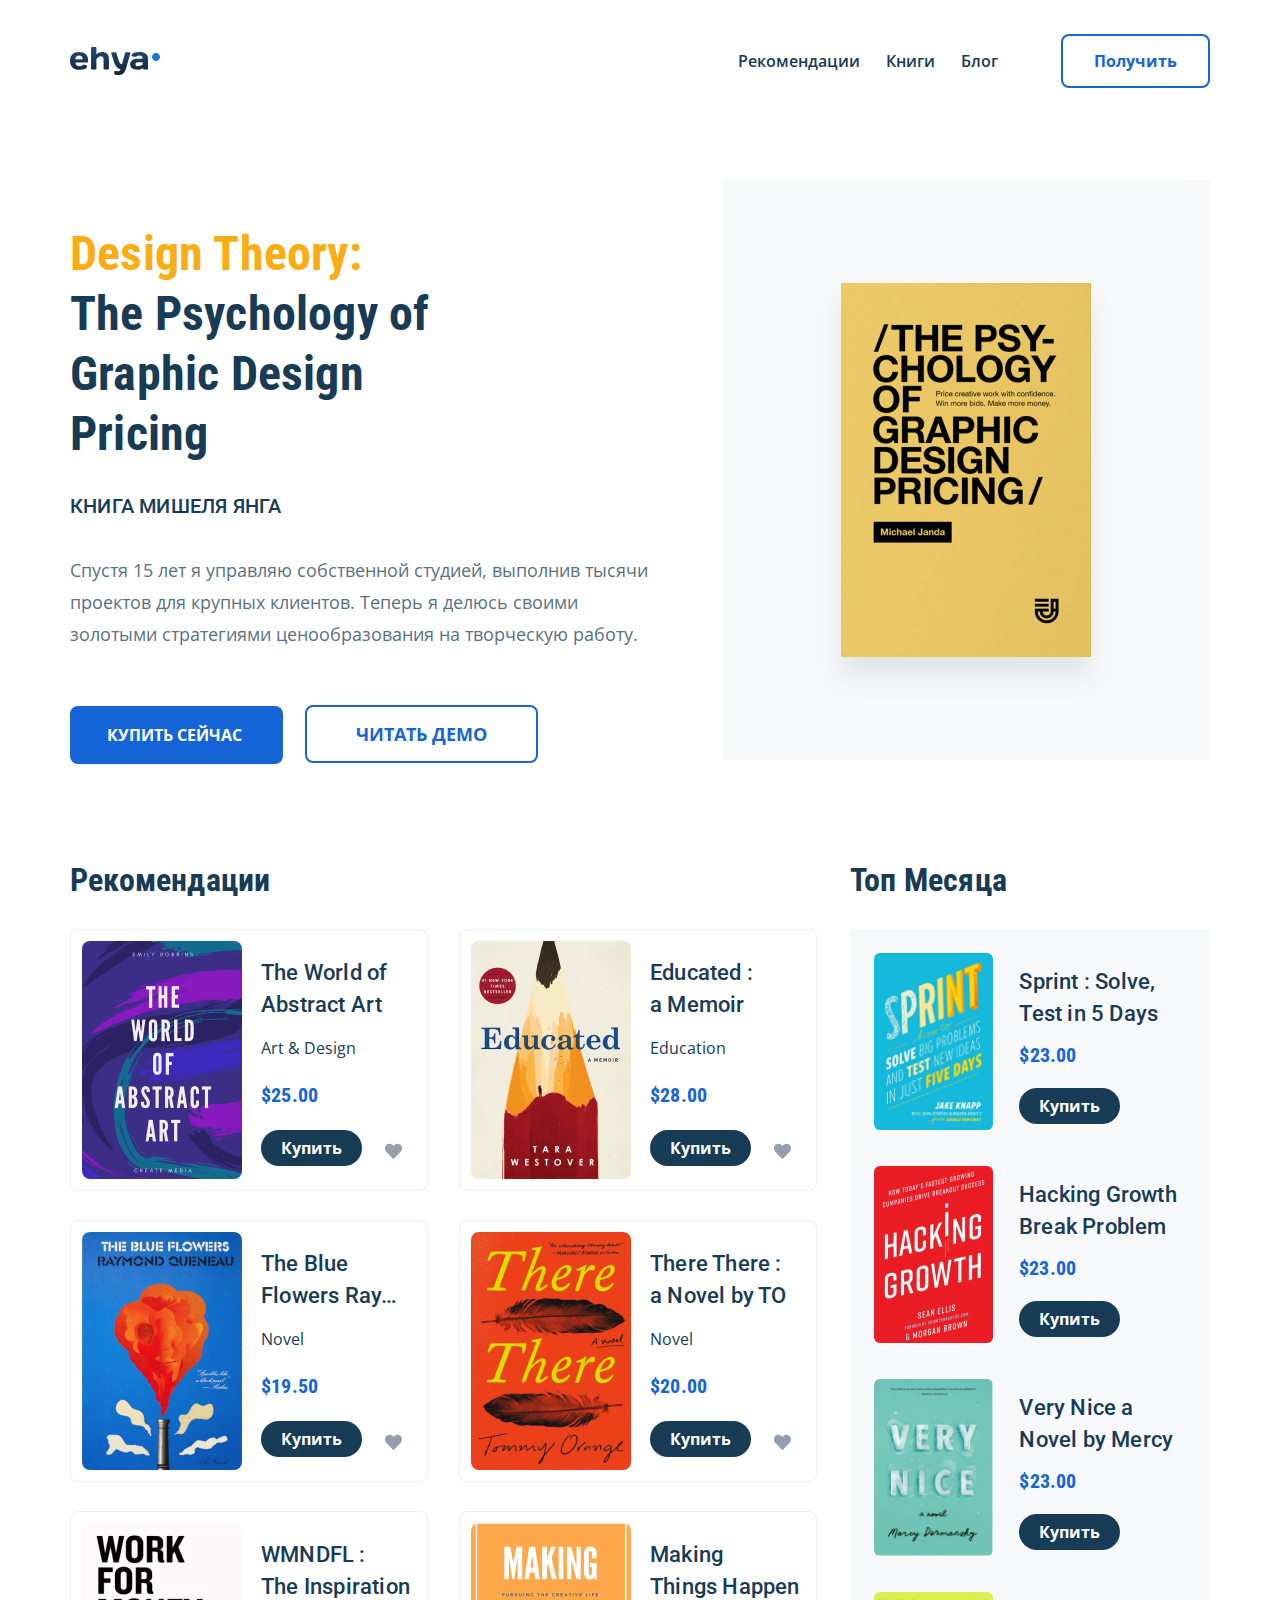
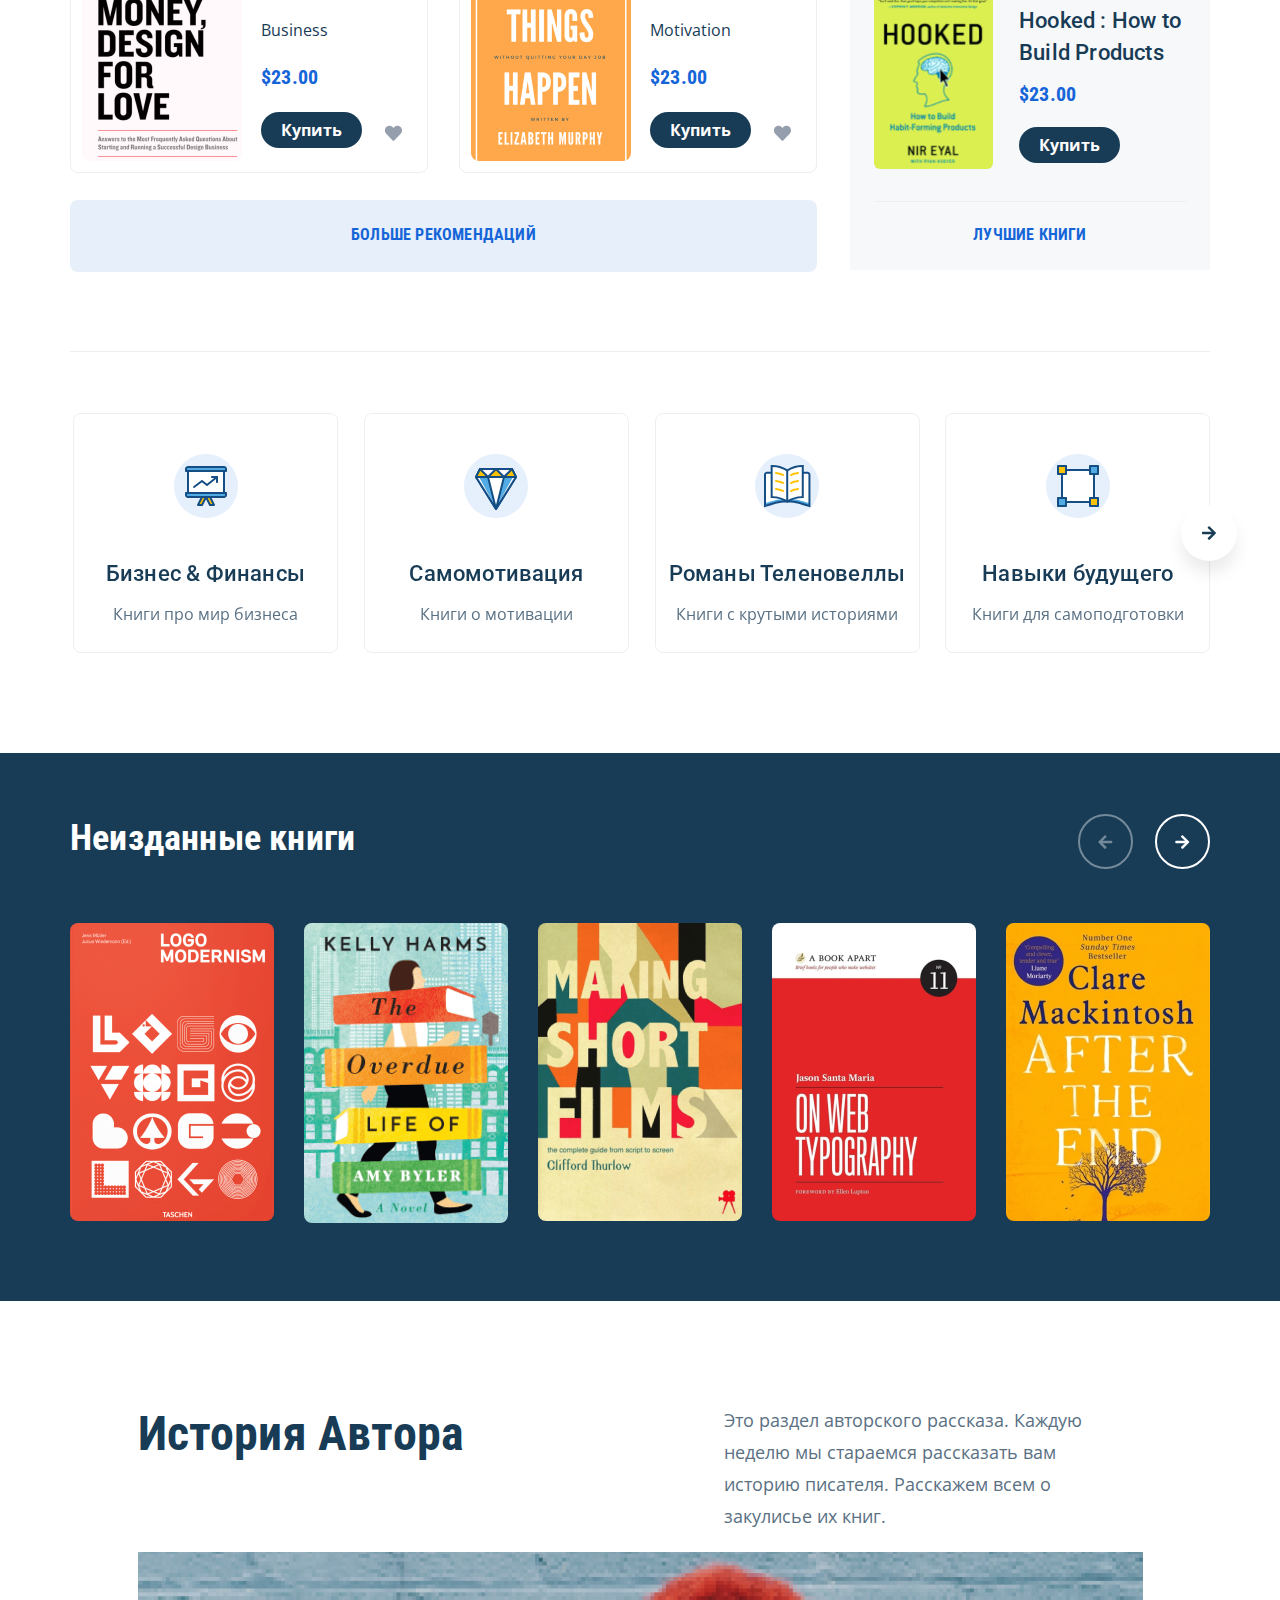
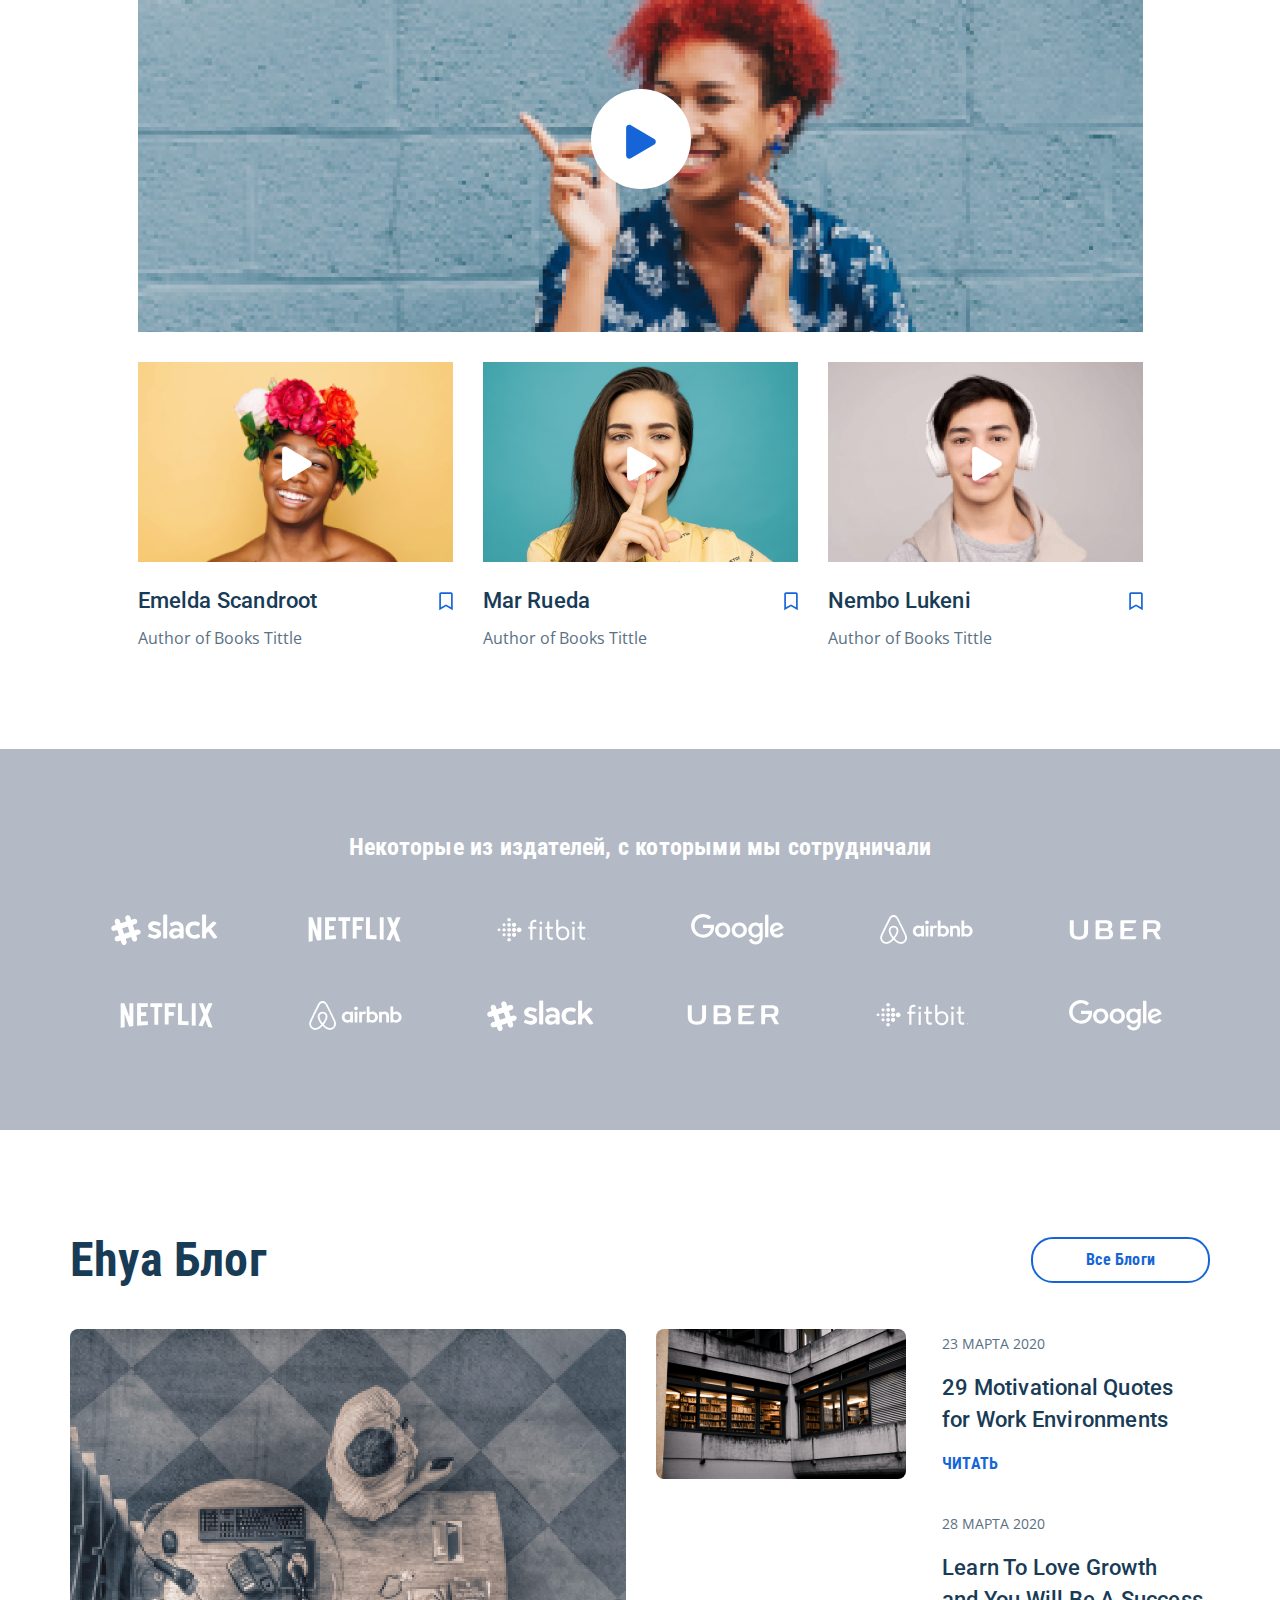
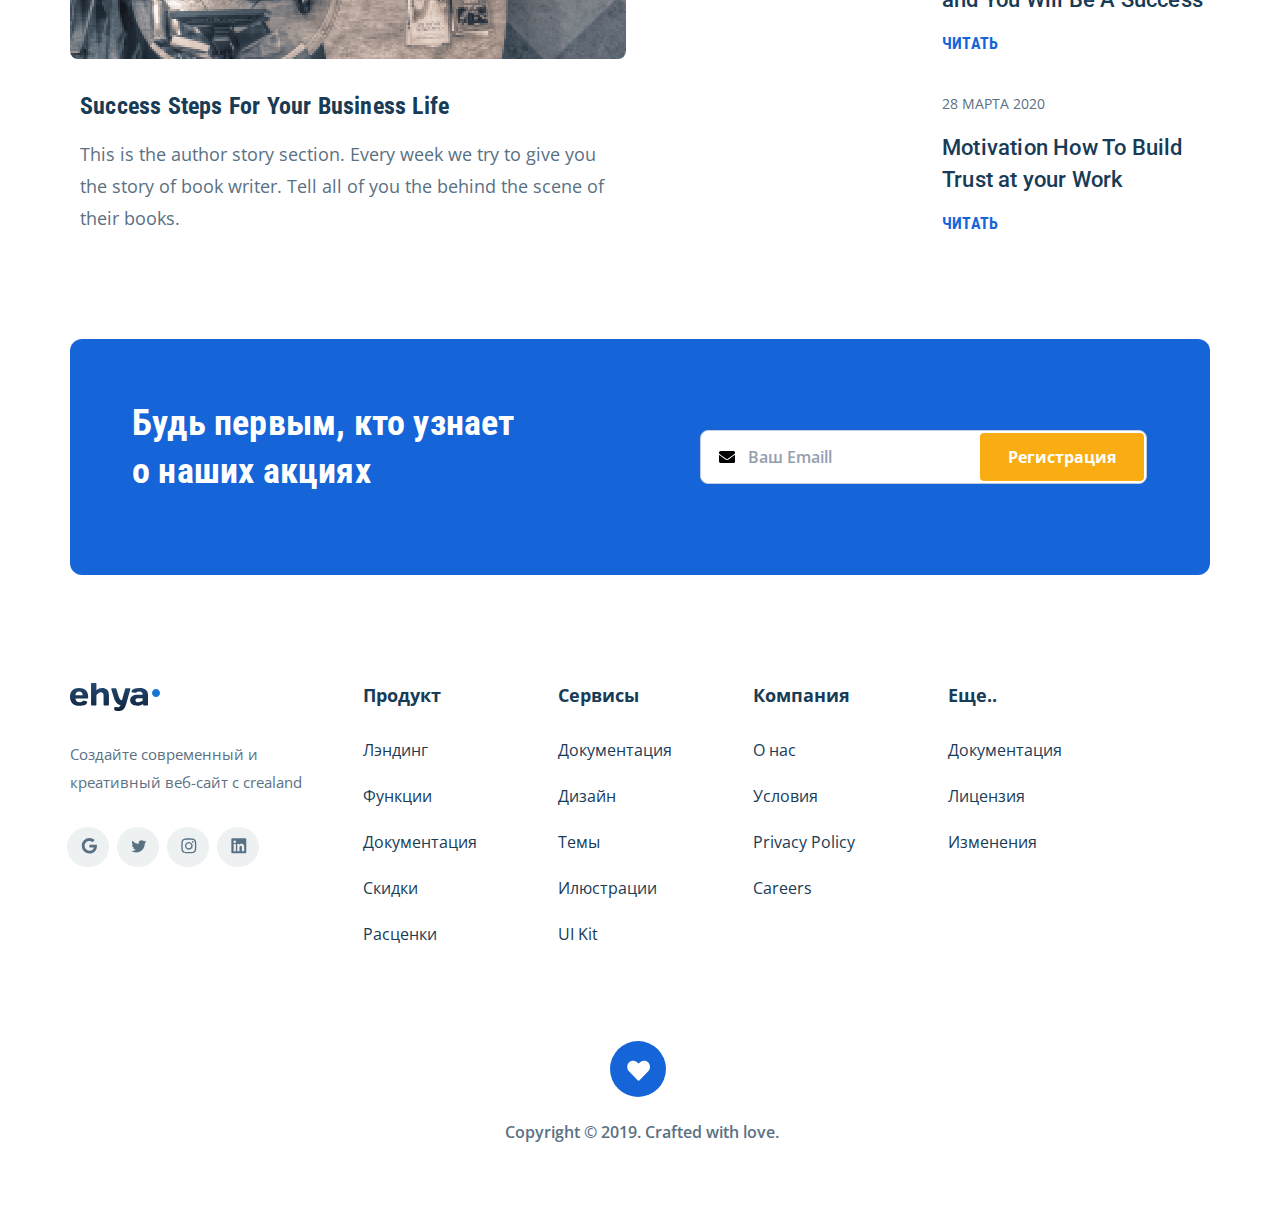
==== commit 94873090: "create: last changes 09.06/21 11:46" ====
--- a/index.html
+++ b/index.html
@@ -105,7 +105,8 @@
           </div>
           <div class="book-image">
             <div class="book-image__wrapper">
-              <img loading="lazy"
+              <img
+                loading="lazy"
                 src="img/book.png"
                 alt="Book: The psychology"
                 class="book-image__img"
@@ -123,7 +124,8 @@
             <div class="advice-wrap">
               <div class="advice-card">
                 <div class="advice-card-wrapper">
-                  <img loading="lazy"
+                  <img
+                    loading="lazy"
                     src="img/advice-1.png"
                     alt="Book: The World"
                     class="advice-card-wrapper__img"
@@ -138,7 +140,7 @@
                   <div class="data advice__data">
                     <a href="#" class="button advice__button">Купить</a>
                     <div class="advice-like">
-                      <svg class="advice-like__img">
+                      <svg id="advice-1" class="advice-like__img">
                         <use xlink:href="img/sprite.svg#heart"></use>
                       </svg>
                     </div>
@@ -148,7 +150,8 @@
 
               <div class="advice-card">
                 <div class="advice-card-wrapper">
-                  <img loading="lazy"
+                  <img
+                    loading="lazy"
                     src="img/advice-2.png"
                     alt="Book: Educated"
                     class="advice-card-wrapper__img"
@@ -164,7 +167,7 @@
                   <div class="data advice__data">
                     <a href="#" class="button advice__button">Купить</a>
                     <div class="advice-like">
-                      <svg class="advice-like__img">
+                      <svg id="advice-2" class="advice-like__img">
                         <use xlink:href="img/sprite.svg#heart"></use>
                       </svg>
                     </div>
@@ -174,7 +177,8 @@
 
               <div class="advice-card">
                 <div class="advice-card-wrapper">
-                  <img loading="lazy"
+                  <img
+                    loading="lazy"
                     src="img/advice-3.png"
                     alt="Book: The Blue"
                     class="advice-card-wrapper__img"
@@ -189,7 +193,7 @@
                   <div class="data advice__data">
                     <a href="#" class="button advice__button">Купить</a>
                     <div class="advice-like">
-                      <svg class="advice-like__img">
+                      <svg id="advice-3" class="advice-like__img">
                         <use xlink:href="img/sprite.svg#heart"></use>
                       </svg>
                     </div>
@@ -199,7 +203,8 @@
 
               <div class="advice-card">
                 <div class="advice-card-wrapper">
-                  <img loading="lazy"
+                  <img
+                    loading="lazy"
                     src="img/advice-4.png"
                     alt="Book: There There"
                     class="advice-card-wrapper__img"
@@ -214,7 +219,7 @@
                   <div class="data advice__data">
                     <a href="#" class="button advice__button">Купить</a>
                     <div class="advice-like">
-                      <svg class="advice-like__img">
+                      <svg id="advice-4" class="advice-like__img">
                         <use xlink:href="img/sprite.svg#heart"></use>
                       </svg>
                     </div>
@@ -224,7 +229,8 @@
 
               <div class="advice-card">
                 <div class="advice-card-wrapper">
-                  <img loading="lazy"
+                  <img
+                    loading="lazy"
                     src="img/advice-5.png"
                     alt="Book: WMNDFL"
                     class="advice-card-wrapper__img"
@@ -239,7 +245,7 @@
                   <div class="data advice__data">
                     <a href="#" class="button advice__button">Купить</a>
                     <div class="advice-like">
-                      <svg class="advice-like__img">
+                      <svg id="advice-5" class="advice-like__img">
                         <use xlink:href="img/sprite.svg#heart"></use>
                       </svg>
                     </div>
@@ -249,7 +255,8 @@
 
               <div class="advice-card">
                 <div class="advice-card-wrapper">
-                  <img loading="lazy"
+                  <img
+                    loading="lazy"
                     src="img/advice-6.png"
                     alt="Book: Making"
                     class="advice-card-wrapper__img"
@@ -265,7 +272,7 @@
                   <div class="data advice__data">
                     <a href="#" class="button advice__button">Купить</a>
                     <div class="advice-like">
-                      <svg class="advice-like__img">
+                      <svg id="advice-6" class="advice-like__img">
                         <use xlink:href="img/sprite.svg#heart"></use>
                       </svg>
                     </div>
@@ -282,7 +289,8 @@
             <div class="the-best-wrap">
               <div class="the-best-card">
                 <div class="the-best-card-wrapper">
-                  <img loading="lazy"
+                  <img
+                    loading="lazy"
                     src="img/the-best-1.png"
                     alt="Book: Sprint"
                     class="the-best-card-wrapper__img"
@@ -300,7 +308,8 @@
               </div>
               <div class="the-best-card">
                 <div class="the-best-card-wrapper">
-                  <img loading="lazy"
+                  <img
+                    loading="lazy"
                     src="img/the-best-2.png"
                     alt="Book: Hacking"
                     class="the-best-card-wrapper__img"
@@ -318,7 +327,8 @@
               </div>
               <div class="the-best-card">
                 <div class="the-best-card-wrapper">
-                  <img loading="lazy"
+                  <img
+                    loading="lazy"
                     src="img/the-best-3.png"
                     alt="Book: Very Nice"
                     class="the-best-card-wrapper__img"
@@ -337,7 +347,8 @@
               </div>
               <div class="the-best-card">
                 <div class="the-best-card-wrapper">
-                  <img loading="lazy"
+                  <img
+                    loading="lazy"
                     src="img/the-best-4.png"
                     alt="Book: Hooked"
                     class="the-best-card-wrapper__img"
@@ -370,7 +381,8 @@
             <div class="catalog-wrapper owl-carousel owl-theme">
               <div class="catalog-slider__slide item">
                 <div class="catalog-wrapper">
-                  <img loading="lazy"
+                  <img
+                    loading="lazy"
                     class="catalog-slider__img"
                     src="img/catalog-1.svg"
                     alt="slide: Бизнес"
@@ -381,7 +393,8 @@
               </div>
               <div class="catalog-slider__slide item">
                 <div class="catalog-wrapper">
-                  <img loading="lazy"
+                  <img
+                    loading="lazy"
                     class="catalog-slider__img"
                     src="img/catalog-2.svg"
                     alt="slide: Самомотивация"
@@ -392,7 +405,8 @@
               </div>
               <div class="catalog-slider__slide item">
                 <div class="catalog-wrapper">
-                  <img loading="lazy"
+                  <img
+                    loading="lazy"
                     class="catalog-slider__img"
                     src="img/catalog-3.svg"
                     alt="slide: Романы"
@@ -403,7 +417,8 @@
               </div>
               <div class="catalog-slider__slide item">
                 <div class="catalog-wrapper">
-                  <img loading="lazy"
+                  <img
+                    loading="lazy"
                     class="catalog-slider__img"
                     src="img/catalog-4.svg"
                     alt="slide: Навыки"
@@ -414,7 +429,8 @@
               </div>
               <div class="catalog-slider__slide item">
                 <div class="catalog-wrapper">
-                  <img loading="lazy"
+                  <img
+                    loading="lazy"
                     class="catalog-slider__img"
                     src="img/catalog-1.svg"
                     alt="slide: Бизнес"
@@ -425,7 +441,8 @@
               </div>
               <div class="catalog-slider__slide item">
                 <div class="catalog-wrapper">
-                  <img loading="lazy"
+                  <img
+                    loading="lazy"
                     class="catalog-slider__img"
                     src="img/catalog-2.svg"
                     alt="slide: Самомотивация"
@@ -436,7 +453,8 @@
               </div>
               <div class="catalog-slider__slide item">
                 <div class="catalog-wrapper">
-                  <img loading="lazy"
+                  <img
+                    loading="lazy"
                     class="catalog-slider__img"
                     src="img/catalog-3.svg"
                     alt="slide: Романы"
@@ -447,7 +465,8 @@
               </div>
               <div class="catalog-slider__slide item">
                 <div class="catalog-wrapper">
-                  <img loading="lazy"
+                  <img
+                    loading="lazy"
                     class="catalog-slider__img"
                     src="img/catalog-4.svg"
                     alt="slide: Навыки"
@@ -467,7 +486,8 @@
             <div class="catalog-wrapper owl-carousel owl-theme">
               <div class="catalog-slider__slide item">
                 <div class="catalog-wrapper">
-                  <img loading="lazy"
+                  <img
+                    loading="lazy"
                     class="catalog-slider__img"
                     src="img/catalog-1.svg"
                     alt="slide: Бизнес"
@@ -479,7 +499,8 @@
 
               <div class="catalog-slider__slide catalog-slider__slide_mt item">
                 <div class="catalog-wrapper">
-                  <img loading="lazy"
+                  <img
+                    loading="lazy"
                     class="catalog-slider__img"
                     src="img/catalog-3.svg"
                     alt="slide: Романы"
@@ -490,7 +511,8 @@
               </div>
               <div class="catalog-slider__slide item">
                 <div class="catalog-wrapper">
-                  <img loading="lazy"
+                  <img
+                    loading="lazy"
                     class="catalog-slider__img"
                     src="img/catalog-2.svg"
                     alt="slide: Самомтивация"
@@ -503,7 +525,8 @@
               </div>
               <div class="catalog-slider__slide catalog-slider__slide_mt item">
                 <div class="catalog-wrapper">
-                  <img loading="lazy"
+                  <img
+                    loading="lazy"
                     class="catalog-slider__img"
                     src="img/catalog-4.svg"
                     alt="slide: Навыки"
@@ -514,7 +537,8 @@
               </div>
               <div class="catalog-slider__slide item">
                 <div class="catalog-wrapper">
-                  <img loading="lazy"
+                  <img
+                    loading="lazy"
                     class="catalog-slider__img"
                     src="img/catalog-1.svg"
                     alt="slide: Бизнес"
@@ -526,7 +550,8 @@
 
               <div class="catalog-slider__slide catalog-slider__slide_mt item">
                 <div class="catalog-wrapper">
-                  <img loading="lazy"
+                  <img
+                    loading="lazy"
                     class="catalog-slider__img"
                     src="img/catalog-3.svg"
                     alt="slide: Романы"
@@ -537,7 +562,8 @@
               </div>
               <div class="catalog-slider__slide item">
                 <div class="catalog-wrapper">
-                  <img loading="lazy"
+                  <img
+                    loading="lazy"
                     class="catalog-slider__img"
                     src="img/catalog-2.svg"
                     alt="slide: Самомотивация"
@@ -550,7 +576,8 @@
               </div>
               <div class="catalog-slider__slide catalog-slider__slide_mt item">
                 <div class="catalog-wrapper">
-                  <img loading="lazy"
+                  <img
+                    loading="lazy"
                     class="catalog-slider__img"
                     src="img/catalog-4.svg"
                     alt="slide: Навыки"
@@ -588,42 +615,48 @@
           <div class="swiper-container unpublished-slider unpublished__slider">
             <div class="swiper-wrapper">
               <div class="swiper-slide unpublished-slider__slide">
-                <img loading="lazy"
+                <img
+                  loading="lazy"
                   class="unpublished-slider__img"
                   src="img/unpublished-1.png"
                   alt="slide: Logo"
                 />
               </div>
               <div class="swiper-slide unpublished-slider__slide">
-                <img loading="lazy"
+                <img
+                  loading="lazy"
                   class="unpublished-slider__img"
                   src="img/unpublished-2.png"
                   alt="slide: Overdue"
                 />
               </div>
               <div class="swiper-slide unpublished-slider__slide">
-                <img loading="lazy"
+                <img
+                  loading="lazy"
                   class="unpublished-slider__img"
                   src="img/unpublished-3.png"
                   alt="slide: Making"
                 />
               </div>
               <div class="swiper-slide unpublished-slider__slide">
-                <img loading="lazy"
+                <img
+                  loading="lazy"
                   class="unpublished-slider__img"
                   src="img/unpublished-4.png"
                   alt="slide: On Web"
                 />
               </div>
               <div class="swiper-slide unpublished-slider__slide">
-                <img loading="lazy"
+                <img
+                  loading="lazy"
                   class="unpublished-slider__img"
                   src="img/unpublished-5.png"
                   alt="slide: After the end"
                 />
               </div>
               <div class="swiper-slide unpublished-slider__slide">
-                <img loading="lazy"
+                <img
+                  loading="lazy"
                   class="unpublished-slider__img"
                   src="img/unpublished-5.png"
                   alt="slide: After the end"
@@ -656,7 +689,8 @@
         <div class="history-bottom">
           <div class="history-bottom__sect">
             <div class="video history-bottom__video">
-              <img loading="lazy"
+              <img
+                loading="lazy"
                 class="history-bottom__img"
                 src="img/history-2.png"
                 alt="Author: Emelda"
@@ -700,7 +734,8 @@
           </div>
           <div class="history-bottom__sect">
             <div class="video history-bottom__video">
-              <img loading="lazy"
+              <img
+                loading="lazy"
                 class="history-bottom__img"
                 src="img/history-4.png"
                 alt="Author: Nembo"
@@ -828,7 +863,8 @@
         <div class="blog-middle">
           <div class="blog-middle__first-state">
             <div class="blog-middle__wrap">
-              <img loading="lazy"
+              <img
+                loading="lazy"
                 src="img/blog-1.png"
                 alt="news: one"
                 class="blog-middle__img"
@@ -846,7 +882,8 @@
           <div class="blog-middle__order-state">
             <div class="blog-middle__state">
               <div class="blog-middle__wrapper">
-                <img loading="lazy"
+                <img
+                  loading="lazy"
                   src="img/blog-2.png"
                   alt="news: two"
                   class="blog-middle__image"
@@ -863,7 +900,8 @@
             </div>
             <div class="blog-middle__state">
               <div class="blog-middle__wrapper">
-                <img loading="lazy"
+                <img
+                  loading="lazy"
                   src="img/blog-3.png"
                   alt="news: three"
                   class="blog-middle__image"
@@ -880,7 +918,8 @@
             </div>
             <div class="blog-middle__state">
               <div class="blog-middle__wrapper">
-                <img loading="lazy"
+                <img
+                  loading="lazy"
                   src="img/blog-4.png"
                   alt="news: four"
                   class="blog-middle__image"
--- a/css/style.css
+++ b/css/style.css
@@ -1,2 +1,2 @@
-*{box-sizing:border-box}html{overflow-x:hidden}body{font-family:'Open Sans', sans-serif;background-color:#fff;overflow-x:hidden}.container{max-width:1140px;margin:auto}img{max-width:100%}ul{padding-left:0px}.button{color:#1565D8;font-family:'Open Sans', sans-serif;font-style:normal;font-weight:bold;text-align:center;border:2px solid #1565D8;border-radius:8px;cursor:pointer;text-decoration:none}.invalid{color:#FAAD13;border-bottom:1px solid #FAAD13}h2{margin:0}/*! normalize.css v8.0.1 | MIT License | github.com/necolas/normalize.css */html{line-height:1.15;-webkit-text-size-adjust:100%}body{margin:0}main{display:block}h1{font-size:2em;margin:0.67em 0}hr{box-sizing:content-box;height:0;overflow:visible}pre{font-family:monospace, monospace;font-size:1em}a{background-color:transparent}abbr[title]{border-bottom:none;text-decoration:underline;text-decoration:underline dotted}b,strong{font-weight:bolder}code,kbd,samp{font-family:monospace, monospace;font-size:1em}small{font-size:80%}sub,sup{font-size:75%;line-height:0;position:relative;vertical-align:baseline}sub{bottom:-0.25em}sup{top:-0.5em}img{border-style:none}button,input,optgroup,select,textarea{font-family:inherit;font-size:100%;line-height:1.15;margin:0}button,input{overflow:visible}button,select{text-transform:none}button,[type="button"],[type="reset"],[type="submit"]{-webkit-appearance:button}button::-moz-focus-inner,[type="button"]::-moz-focus-inner,[type="reset"]::-moz-focus-inner,[type="submit"]::-moz-focus-inner{border-style:none;padding:0}button:-moz-focusring,[type="button"]:-moz-focusring,[type="reset"]:-moz-focusring,[type="submit"]:-moz-focusring{outline:1px dotted ButtonText}fieldset{padding:0.35em 0.75em 0.625em}legend{box-sizing:border-box;color:inherit;display:table;max-width:100%;padding:0;white-space:normal}progress{vertical-align:baseline}textarea{overflow:auto}[type="checkbox"],[type="radio"]{box-sizing:border-box;padding:0}[type="number"]::-webkit-inner-spin-button,[type="number"]::-webkit-outer-spin-button{height:auto}[type="search"]{-webkit-appearance:textfield;outline-offset:-2px}[type="search"]::-webkit-search-decoration{-webkit-appearance:none}::-webkit-file-upload-button{-webkit-appearance:button;font:inherit}details{display:block}summary{display:list-item}template{display:none}[hidden]{display:none}.navbar{padding-top:34px;padding-bottom:26px;background-color:#fff}.navbar-wrap{display:flex;align-items:center;justify-content:space-between}.navbar__info{display:flex}.navbar__button{display:none}.logo{width:90px;height:28px}.logo__image{width:100%;height:100%}.info-menu{display:flex;list-style-type:none}.info-menu__button_mobile-visible{display:none}.info-menu_mobile{display:none}.info-menu__item{margin-left:13px;margin-right:13px}.info-menu__link{font-family:Open Sans;font-style:normal;font-weight:600;font-size:16px;line-height:22px;text-align:center;text-decoration:none;color:#183B56}.info__button,.info-menu__button{margin-left:50px;padding:8px 31px;font-size:16px;line-height:22px}.book{margin-top:66px;margin-bottom:50px}.book-wrap{display:flex;justify-content:space-between;align-items:flex-start}.book__info{max-width:585px}.book-title{color:#FAAD13;font-family:Roboto Condensed;font-style:normal;font-weight:bold;font-size:48px;line-height:60px;letter-spacing:0.2px;max-width:443px;margin-top:44px;margin-bottom:30px}.book-title__part{color:#183B56}.book__subtitle{font-family:Roboto;font-style:normal;font-weight:500;font-size:20px;line-height:24px;letter-spacing:0.2px;color:#183B56;text-transform:uppercase}.book__text{font-family:Open Sans;font-style:normal;font-weight:normal;font-size:18px;line-height:32px;color:#5A7184;margin-top:36px;margin-bottom:72px}.book-image{height:580px;width:488px;display:flex;justify-content:center;align-items:center;background-color:rgba(179,186,197,0.1)}.book-image__wrapper{position:absolute;height:374px;width:250px;background-color:rgba(0,0,0,0.0001);box-shadow:0px 20px 24px rgba(0,0,0,0.08)}.book-image__img{opacity:1;position:absolute;z-index:98;width:100%;height:100%;object-fit:cover}.book__button{font-family:Open Sans;font-style:normal;font-weight:bold;font-size:16px;line-height:22px;text-align:center;text-transform:uppercase;padding:18px 37px}.book__button_left{color:#fff;background-color:#1565D8;border:none}.book__button_right{padding:15px 49px;margin-left:22px;font-family:Open Sans;font-style:normal;font-weight:bold;font-size:18px;line-height:25px;background-color:#fff}.board{margin-top:100px;margin-bottom:79px}.board-wrap{display:flex;justify-content:space-between}.advice{max-width:747px}.advice__more-books{display:flex;justify-content:center;text-transform:uppercase;margin-top:27px;background-color:rgba(21,101,216,0.1);border-radius:8px;padding-top:25px;padding-bottom:27px}.advice__link{text-decoration:none;font-family:Roboto Condensed;font-style:normal;font-weight:bold;font-size:16px;line-height:20px;text-align:center;letter-spacing:0.2px;color:#1565D8}.advice-wrap{display:flex;justify-content:space-between;align-items:flex-start;flex-wrap:wrap}.advice__title{font-family:Roboto Condensed;font-style:normal;font-weight:bold;font-size:32px;line-height:40px;letter-spacing:0.2px;color:#183B56}.advice__button{color:#fff;font-family:Open Sans;font-style:normal;font-weight:bold;font-size:16px;line-height:22px;border-radius:2000px;border:none;background-color:#183B56;padding:7px 20px}.advice-card{border:1px solid #ECEEF2;border-radius:8px;display:flex;justify-content:space-between;max-width:358px;min-height:260px;padding:11px 0 11px 11px;margin-top:29px}.advice-card-wrapper{min-width:160px;height:238px}.advice-card-wrapper__img{height:100%;width:100%;object-fit:cover;border-radius:8px}.advice-card-info{padding:16px 16px 13px 19px;display:flex;flex-direction:column;justify-content:space-between;min-width:189px}.advice-card-info__title{font-family:Roboto;font-style:normal;font-weight:500;font-size:22px;line-height:32px;letter-spacing:0.2px;color:#183B56}.advice-card-info__subtitle{font-family:Open Sans;font-style:normal;font-weight:normal;font-size:16px;line-height:22px;color:#183B56;margin-top:-7px}.advice-card-info__price{font-family:Roboto Condensed;font-style:normal;font-weight:bold;font-size:20px;line-height:24px;letter-spacing:0.2px;color:#1565D8}.advice-like__img{width:18px;height:21px;fill:#959ead;margin-top:10px;margin-right:13px}.data{display:flex;justify-content:space-between;align-items:center}.the-best{max-width:360px;border-radius:8px}.the-best__best-books{display:flex;justify-content:center;text-transform:uppercase;margin-top:44px;margin-bottom:25px}.the-best__link{text-decoration:none;font-family:Roboto Condensed;font-style:normal;font-weight:bold;font-size:16px;line-height:20px;text-align:center;letter-spacing:0.2px;color:#1565D8;position:relative}.the-best__link:after{content:"";display:block;width:312px;height:1px;background-color:#ECEEF2;position:absolute;top:-26px;left:-100px;z-index:119}.the-best__button{font-family:Open Sans;font-style:normal;font-weight:bold;font-size:16px;line-height:22px;color:#fff;padding:7px 20px;background-color:#183B56;border-radius:2000px;border:none}.the-best-wrap{display:flex;flex-direction:column;margin-top:29px;background-color:rgba(179,186,197,0.1)}.the-best-card{display:flex;padding:24px 0px 12px 24px}.the-best-card-wrapper{min-width:119px;height:177px}.the-best-card-wrapper__img{width:100%;height:100%;object-fit:cover;border-radius:6px}.the-best-card-info{display:flex;flex-direction:column;justify-content:space-between;padding:13px 22px 6px 26px}.the-best-card-info__title{font-family:Roboto;font-style:normal;font-weight:500;font-size:22px;line-height:32px;letter-spacing:0.2px;color:#183B56}.the-best-card-info__price{font-family:Roboto Condensed;font-style:normal;font-weight:bold;font-size:20px;line-height:24px;letter-spacing:0.2px;color:#1565D8;margin-top:-9px}.the-best__title{font-family:Roboto Condensed;font-style:normal;font-weight:bold;font-size:32px;line-height:40px;letter-spacing:0.2px;color:#183B56}.catalog{margin-top:61px;margin-bottom:84px}.catalog-wrap{position:relative}.catalog-wrap:after{content:"";display:block;width:100%;height:1px;background-color:#ECEEF2;position:absolute;top:0px;left:0;z-index:119}.catalog-slider{display:flex;margin-left:3px}.catalog-slider__img{width:64px;height:64px}.catalog-slider__slide{max-width:265px;width:265px;display:flex;flex-direction:column;align-items:center;justify-content:space-between;margin-top:46px;border:1px solid #ECEEF2;border-radius:8px;padding-top:40px;padding-bottom:27px;height:240px}.catalog__slider_mobile-visible{display:none}.catalog__title{font-family:Roboto;font-style:normal;font-weight:500;font-size:22px;line-height:32px;text-align:center;letter-spacing:0.2px;color:#183B56;margin-top:19px}.catalog__subtitle{font-family:Open Sans;font-style:normal;font-weight:normal;font-size:16px;line-height:22px;text-align:center;color:#5A7184;margin-top:-7px;display:flex;justify-content:center}.owl-nav{position:absolute;top:45%;right:0;transform:translateY(-50%);z-index:99;width:14px;height:18px;border:none;cursor:pointer;background-repeat:no-repeat;background-position:center;background-size:10px;background-color:transparent}.owl-next{position:absolute;right:-32px;background-size:100%;z-index:145;display:block}.owl-next:after{content:"";background-image:url(../img/arrow-next.svg);background-repeat:no-repeat;background-position:center;display:block;width:56px;height:56px;border-radius:100%;background-color:#fff;box-shadow:0px 12px 16px rgba(0,0,0,0.08);position:relative;top:5px;left:0px;z-index:5}.owl-next:hover{background-color:none}.owl-prev{display:none}.owl-theme .owl-nav [class*="owl-"]:hover{background:none}.owl-item{list-style-type:none}.owl-dots{display:none}.unpublished{background-color:#183B56;padding-top:61px;padding-bottom:75px}.unpublished-top{display:flex;justify-content:space-between;margin-bottom:54px}.unpublished-top__buttons{display:flex;min-width:132px;justify-content:space-between}.unpublished-top__title{font-family:Roboto Condensed;font-style:normal;font-weight:bold;font-size:36px;line-height:48px;letter-spacing:0.2px;color:#fff}.unpublished__slider{display:flex;justify-content:space-between}.unpublished-slider__disabled{opacity:0.4}.unpublished-slider__img{border-radius:8px}.unpublished__button{width:55px;height:55px;border-radius:100%;border:2px solid #fff;cursor:pointer;background-repeat:no-repeat;background-position:center}.unpublished__button_next{background-image:url(../img/arrow-next-2.svg);border:2px solid #fff}.unpublished__button_prev{background-image:url(../img/arrow-prev.svg);border:2px solid #fff}.unpublished__button__slide{height:298px;max-width:204px;width:204px}.unpublished__button__img{height:100%;width:100%;object-fit:cover;box-shadow:0px 12px 16px rgba(0,0,0,0.08);border-radius:8px}.unpublished-slider__disabled{color:#5A7184}.history{margin-top:103px;margin-bottom:100px}.history__container{max-width:1005px}.history-top{display:flex;justify-content:space-between;align-items:flex-start;margin-right:39px;margin-bottom:20px}.history-top__new{display:block}.history-top__title{font-family:Roboto Condensed;font-style:normal;font-weight:bold;font-size:48px;line-height:60px;letter-spacing:0.2px;color:#183B56}.history-top__subtitle{font-family:Open Sans;font-style:normal;font-weight:normal;font-size:18px;line-height:32px;color:#5A7184;max-width:380px;text-align-last:left}.history-medium{margin-bottom:-70px}.history-medium__video{position:relative;height:380px;max-width:1005px;background-image:url(../img/history-1d.png)}.history-medium__img{height:100%;width:100%;object-fit:cover}.history-medium__icon{width:30px;height:39px;fill:#1565D8;position:absolute;top:50%;transform:translateY(-50%);left:488px;z-index:96}.history-medium:after{content:"";background-repeat:no-repeat;background-position:center;display:block;width:100px;height:100px;border-radius:100%;background-color:#fff;position:relative;left:453px;top:-243px;z-index:5}.history-bottom{display:flex;justify-content:space-between}.history-bottom__title{font-family:Roboto;font-style:normal;font-weight:500;font-size:22px;line-height:32px;letter-spacing:0.2px;color:#183B56}.history-bottom__subtitle{font-family:Open Sans;font-style:normal;font-weight:normal;font-size:16px;line-height:22px;margin-top:10px;color:#5A7184}.history-bottom__video{position:relative;height:200px;max-width:315px}.history-bottom__video-3{position:relative;height:200px;max-width:315px;width:315px;background-position:center center;background-size:100%;background-repeat:no-repeat;background-image:url(../img/history-3.png)}.history-bottom__img{height:100%;width:100%;object-fit:cover}.history-bottom__icon{width:30px;height:39px;fill:#fff;position:absolute;top:51%;transform:translateY(-50%);left:144px;z-index:96}.history-bottom__icon-plus{width:14px;height:21px;fill:#1565D8}.history-bottom__info{display:flex;justify-content:space-between;align-items:center;margin-top:23px}.cooperation{background-color:#B3BAC5;padding-top:82px;padding-bottom:96px}.cooperation__title{color:#fff;text-align:center;font-family:Roboto Condensed;font-style:normal;font-weight:bold;font-size:24px;line-height:32px;text-align:center;letter-spacing:0.2px}.cooperation__wrapper{display:flex;justify-content:space-between;align-items:center;flex-wrap:wrap}.cooperation__company{margin-top:51px}.cooperation__img{width:190px;height:32px}.cooperation-icon,.cooperation_9{width:109px;height:31px;fill:#fff;margin-left:40px;margin-right:44px}.cooperation-icon_2,.cooperation-icon_7,.cooperation_9_2,.cooperation_9_7{width:95px;height:25px;margin-left:44px;margin-right:47px}.cooperation-icon_3,.cooperation-icon_11,.cooperation_9_3,.cooperation_9_11{width:95px;height:24px;margin-left:47px;margin-right:49px}.cooperation-icon_4,.cooperation-icon_12,.cooperation_9_4,.cooperation_9_12{width:95px;height:31px;margin-left:49px;margin-right:47px}.cooperation-icon_5,.cooperation-icon_8,.cooperation_9_5,.cooperation_9_8{width:95px;height:29px;margin-left:47px;margin-right:47px}.cooperation-icon_6,.cooperation-icon_10,.cooperation_9_6,.cooperation_9_10{width:95px;height:20px;margin-left:47px;margin-right:47px}.cooperation-icon_7,.cooperation_9_7{margin-left:49px}.cooperation-icon_8,.cooperation_9_8{margin-right:41px}.cooperation-icon_9,.cooperation_9_9{margin-left:42px}.blog{padding-top:100px;padding-bottom:50px}.blog-top{display:flex;justify-content:space-between;align-items:center;max-height:60px}.blog-top__title{font-family:Roboto Condensed;font-style:normal;font-weight:bold;font-size:48px;line-height:60px;letter-spacing:0.2px;color:#183B56}.blog__button{font-family:Roboto Condensed;font-style:normal;font-weight:bold;font-size:16px;line-height:20px;text-align:center;letter-spacing:0.2px;border-radius:22px;border:2px solid #1565D8;padding:11px 53px}.blog-middle{display:flex;margin-top:39px}.blog-middle__wrap{width:556px;height:330px;margin-bottom:31px}.blog-middle__img{width:100%;height:100%;object-fit:cover;border-radius:8px}.blog-middle__title{font-family:Roboto Condensed;font-style:normal;font-weight:bold;font-size:24px;line-height:32px;letter-spacing:0.2px;color:#183B56;margin-top:30px;margin-left:10px;text-decoration:none}.blog-middle__text{font-family:Open Sans;font-style:normal;font-weight:normal;font-size:18px;line-height:32px;color:#5A7184;max-width:536px;margin-top:16px;margin-left:10px}.blog-middle__first-state{margin-right:30px}.blog-middle__order-state{min-height:510px;display:flex;flex-direction:column;justify-content:space-between}.blog-middle__state{display:flex}.blog-middle__wrapper{min-width:250px;height:150px}.blog-middle__image{width:100%;height:100%;object-fit:cover;border-radius:8px}.blog-middle__info{padding-left:36px;padding-top:5px;padding-bottom:5px;min-height:138px;display:flex;flex-direction:column;justify-content:space-between}.blog-middle__date{font-family:Open Sans;font-style:normal;font-weight:normal;font-size:14px;line-height:20px;color:#5A7184}.blog-middle__order-title{font-family:Roboto;font-style:normal;font-weight:500;font-size:22px;line-height:32px;letter-spacing:0.2px;color:#183B56;text-decoration:none}.blog-middle__read{font-family:Roboto Condensed;font-style:normal;font-weight:bold;font-size:16px;line-height:20px;letter-spacing:0.2px;text-decoration:none;color:#1565D8}.subscription{margin-top:50px}.subscription__title{font-family:Roboto Condensed;font-style:normal;font-weight:bold;font-size:36px;line-height:48px;letter-spacing:0.2px;color:#fff;max-width:393px;margin:0}.subscription-wrap{background-color:#1565D8;border-radius:12px;padding-top:60px;padding-bottom:80px;padding-left:62px;padding-right:63px;display:flex;justify-content:space-between;align-items:center}.subscription__subscribe{margin-top:21px}.subscribe{min-width:447px;height:56px;position:relative}.subscribe__icon{width:16px;height:18px;position:absolute;top:18px;left:19px}.subscribe__input{display:block;width:447px;height:54px;border:1px solid #C3CAD9;border-radius:8px;padding-left:47px;padding-right:193px}.subscribe__input[type=email]::placeholder{font-family:Open Sans;font-style:normal;font-weight:600;font-size:16px;line-height:22px;color:#959ead}.subscribe__input-group{max-width:285px}.subscribe__button{height:48px;display:flex;align-items:center;padding:20px 28px;background-color:#FAAD13;position:absolute;top:3px;right:3px;border:none;color:#fff;border-radius:4px;font-family:Open Sans;font-style:normal;font-weight:bold;font-size:16px;line-height:22px;text-align:center}.footer{padding-bottom:85px}.footer__text{font-family:Open Sans;font-style:normal;font-weight:600;font-size:16px;line-height:22px;text-align:center;color:#5A7184;margin-top:24px}.footer__ref{text-decoration:none;color:#183B56}.footer__main{margin-right:61px}.footer__subtitle{max-width:250px}.footer__list{min-width:165px;margin-right:30px}.footer__title{font-family:Open Sans;font-style:normal;font-weight:bold;font-size:18px;line-height:25px;color:#183B56;padding-bottom:15px;margin:0}.footer__item{list-style-type:none;padding-bottom:24px;font-family:Open Sans;font-style:normal;font-weight:normal;font-size:16px;line-height:22px;color:#183B56}.footer__navigation{display:flex}.footer-wrap{display:flex;padding-top:108px;align-items:flex-start}.footer__subtitle{font-family:Open Sans;font-style:normal;font-weight:normal;font-size:15px;line-height:28px;color:#5A7184;margin-top:25px}.footer__social-network{display:flex;margin-top:31px;margin-left:-3px}.footer__link{position:relative;margin-right:8px}.footer__link:after{content:"";background-repeat:no-repeat;background-position:center;display:block;width:42px;height:40px;border-radius:100%;background-color:rgba(90,113,132,0.1);position:relative;left:0px;top:0px;z-index:1}.footer__icon{position:absolute;z-index:2;fill:#5A7184;left:14px;top:10px;width:16px;height:18px}.footer__bottom{display:flex;flex-direction:column;align-items:center;margin-top:56px;margin-left:3px}.footer__links{position:relative;margin-right:8px}.footer__links:after{content:"";background-repeat:no-repeat;background-position:center;display:block;width:56px;height:56px;border-radius:100%;background-color:#1565D8;position:relative;left:0px;top:0px;z-index:1}.footer__icons{position:absolute;z-index:2;fill:#fff;left:16px;top:16px;width:24px;height:28px}.modal__overlay{position:fixed;left:0;top:0;right:0;bottom:0;background-color:rgba(179,186,197,0.4);z-index:100;visibility:hidden;opacity:0;transition:opacity 0.2s}.modal__overlay--visible{visibility:visible;opacity:1}.modal__dialog{position:fixed;top:50%;left:50%;max-width:478px;padding:33px 88px;background-color:#183B56;transform:translate(-50%, -50%);color:#fff;border-radius:8px;z-index:101;visibility:hidden;opacity:0;transition:opacity 0.2s}.modal__dialog--visible{visibility:visible;opacity:1}.modal__close{position:absolute;right:17px;top:18px;text-decoration:none;cursor:pointer}.modal__title{font-style:normal;font-weight:bold;font-size:18px;line-height:23px;margin-bottom:2px;text-transform:uppercase;text-align:center;margin-top:1px}.modal__input{width:100%;min-width:240px;background-color:#fff;border-radius:4px;border:none;padding:0 23px;height:50px}.modal__input-group{width:100%;margin-top:15px}.modal__message{width:100%;min-height:123px;margin-top:15px;background-color:#fff;border-radius:4px;padding:18px 23px;border:none;max-width:539px;height:123px;resize:none}.modal__button{margin-top:15px;min-width:140px;min-height:50px}.modal__info{font-style:normal;font-weight:bold;font-size:12px;line-height:15px;margin-top:12px;color:#E0E0E0}.modal__block{display:flex;justify-content:space-between;align-items:center;width:100%}.modal__input-group [name=name]::placeholder,.modal__input-group [name=phone]::placeholder,.modal__input-group [type=email]::placeholder{font-family:Open Sans;font-style:normal;font-weight:600;font-size:16px;line-height:22px;color:#959ead}.modal__form textarea::placeholder{font-family:Open Sans;font-style:normal;font-weight:600;font-size:16px;line-height:22px;color:#959ead}.thanks{padding-top:30px;padding-bottom:30px}.thanks__title{text-transform:uppercase;font-family:Roboto Condensed;font-style:normal;font-weight:bold;font-size:32px;line-height:40px;letter-spacing:0.2px;color:#183B56}.thanks__subtitle{font-family:Open Sans;font-style:normal;font-weight:normal;font-size:16px;line-height:22px;color:#183B56;margin-top:10px}.thanks__button{font-family:Open Sans;font-style:normal;font-weight:bold;font-size:16px;line-height:22px;text-align:center;text-transform:uppercase;padding:18px 10px;margin-top:25px;display:flex;justify-content:center;min-width:165px;max-width:280px;text-decoration:none}@media (max-width: 1200px){.container{max-width:960px}.catalog-slider__slide{max-width:460px;width:100%}.book{margin-top:30px}.book__text{max-width:500px}.board{margin-top:100px;margin-bottom:50px}.board-wrap{flex-direction:column}.advice{max-width:960px}.advice-card{max-width:465px;width:465px}.advice-card-info{min-width:290px}.blog{padding-top:50px}.blog-middle__wrap{width:470px}.blog-middle__wrapper{width:220px;min-width:220px}.blog-middle__date{font-size:12px}.blog-middle__read{font-size:14px}.blog-middle__order-title{font-size:16px}.blog-middle__text{max-width:460px}.footer__main{margin-right:20px}.footer__list{margin-right:5px}.footer-wrap{padding-top:100px}.cooperation{padding-top:50px;padding-bottom:50px}.cooperation__img{width:290px;display:flex;justify-content:center}.the-best{max-width:960px;margin-top:40px}.the-best__best-books{min-width:960px}.the-best-wrap{flex-direction:row;flex-wrap:wrap}.the-best-card{width:479px}.the-best__link::after{width:958px;left:-424px}.history{margin-top:50px;margin-bottom:50px}.history-medium{margin-bottom:-85px}.history-bottom__video{max-width:306px}.owl-next{position:relative;z-index:-10;left:-30px}.owl-next::after{left:25px;top:-11px}.subscription__title{font-size:32px}.owl-nav{right:40px}.unpublished{padding-top:50px;padding-bottom:50px}}@media (max-width: 992px){.container{max-width:700px}.book{margin-top:36px}.book-wrap{display:flex;flex-direction:column;align-items:center}.book__info{display:flex;flex-direction:column;align-items:center}.book-title{text-align:center;margin-top:0}.book-image{margin-top:36px}.book__text{text-align:center}.button-wrapper{display:flex;justify-content:center}.blog-middle{flex-direction:column;align-items:center}.blog-middle__first-state{margin-bottom:25px}.footer-wrap{flex-direction:column}.the-best__best-books{min-width:700px}.the-best-card{width:348px}.the-best__link::after{width:689px;left:-290px}.owl-nav{right:30px}.owl-next:after{left:17px}.advice-card{max-width:340px;width:340px}.advice-card-info{min-width:172px}.history-bottom__sect:nth-child(3){display:none}.history-bottom__video{max-width:340px;width:340px}.history-bottom__video-3{max-width:340px;width:340px}.history-bottom__icon{left:155px}.history-medium__video{background-position:center center;background-repeat:no-repeat;background-size:700px}.history-medium::after{left:299px}.history-medium__icon{left:337px}.subscription-wrap{flex-direction:column}.subscription__title{margin-left:-103px}.advice-like__img{margin-top:6px;margin-right:3px}.cooperation__img{width:220px}.footer__main{margin-bottom:25px}.footer__list{min-width:170px}.modal__dialog{min-width:310px;padding:20px 35px}}@media (max-width: 767px){.container{max-width:576px;width:92%}.navbar{padding-top:20px}.navbar-wrap{align-items:flex-start;align-items:center}.navbar__button{width:22px;height:18px;padding:0;display:flex;align-items:center;justify-content:space-between;flex-direction:column;border:none;background-color:#fff}.navbar_fixed{position:fixed;left:0;top:0;right:0;z-index:99}.info-menu,.info__button{display:none}.info-menu_mobile{background-color:#fff;position:fixed;left:0;right:0;bottom:0;top:59px}.info-menu_mobile-visible{display:flex;flex-direction:column;justify-content:flex-start;align-items:center;margin-top:15px;margin-bottom:0}.info-menu__button_mobile-visible{display:block;margin-left:0}.info-menu__item_mobile-visible{margin-bottom:15px}.info__button_mobile-visible{display:block}.button__line{width:22px;height:2px;background-color:#3A4C66}.history-bottom__video{max-width:250px;width:250px;margin-top:21px;height:159px}.history-bottom__video-3{max-width:250px;width:250px;margin-bottom:-23px}.footer__navigation{flex-wrap:wrap}.footer__list{min-width:200px}.the-best__best-books{min-width:535px;width:90%}.the-best__link::after{width:537px;left:-210px}.catalog-slider__slide{max-width:250px}.history-top{flex-direction:column;align-items:center;margin-right:0}.history-top__subtitle{text-align:left}.advice-card{max-width:550px;width:90%}.advice-card-info{max-width:350px;width:100%}.history-medium::after{left:50%;transform:translateX(-50%)}.history-medium__icon{left:48%;transform:translateY(-48%)}.history-bottom__icon{left:45%}.book-title{margin-top:44px}.board{margin-top:50px}.thanks{padding-top:100px;padding-bottom:0px}.modal__block{display:flex;flex-direction:column-reverse;align-items:flex-start}.modal__dialog{overflow-y:auto;max-height:100vh;padding-top:55px;padding-bottom:55px}.modal__close{top:30px}}@media (max-width: 576px){.container{max-width:480px;width:92%}.the-best__best-books{min-width:440px}.the-best__link::after{width:438px;left:-163px}.history-bottom__subtitle{font-size:14px}.history-bottom__title{font-size:18px}.history-bottom__video{max-width:200px;width:200px;margin-top:21px;height:159px}.history-bottom__video-3{max-width:200px;width:200px;margin-bottom:-23px;background-size:250px}.book-image{width:430px}.subscription__title{font-size:30px;margin-left:-80px}.subscribe{margin-left:45px}.subscribe__input{width:380px}.subscribe__button{right:70px}.blog-middle__wrap{width:400px}.catalog{margin-bottom:40px}.catalog__title{font-size:18px}.catalog__subtitle{font-size:14px}.history{margin-top:50px;margin-bottom:50px}.history-medium::after{left:51%;transform:translateX(-51%)}.button-wrapper{display:flex;flex-direction:column;justify-content:space-between}.book__text{margin-bottom:30px}.book__button_left{padding:9px 20px}.book__button_right{margin-top:15px;margin-left:0;padding:7px 27px;font-size:16px;line-height:22px}.board{margin-top:50px;margin-bottom:50px}.cooperation{padding-top:50px;padding-bottom:50px}.blog{padding-top:50px;padding-bottom:0}.footer-wrap{padding-top:50px}.modal__input{height:40px}}@media (max-width: 480px){.container,.navbar__container{max-width:280px;width:100%}.catalog__container{max-width:296px}.history__container{max-width:300px}.book{margin-top:55px;margin-bottom:28px}.book-title{font-size:32px;line-height:40px;margin-bottom:25px}.book-image{width:280px;height:332px}.book-image__wrapper{width:143px;height:214px}.book__subtitle{font-weight:normal;font-size:16px}.book__text{font-size:16px;line-height:23px;text-align:center;margin-top:32px;margin-bottom:17px}.book__button{width:176px}.book__button_left{padding:9px 20px}.book__button_right{margin-top:15px;margin-left:0;padding:7px 27px;font-size:16px;line-height:22px}.button-wrapper{display:flex;flex-direction:column;justify-content:space-between}.board{margin-top:57px;margin-bottom:84px}.board-wrap{flex-direction:column}.advice__button{font-family:Open Sans;font-style:normal;font-weight:bold;font-size:16px;line-height:22px;text-align:center}.advice__title{font-family:Roboto Condensed;font-style:normal;font-weight:bold;font-size:28px;line-height:36px;text-align:center;letter-spacing:0.2px}.advice-card{flex-direction:column;align-items:center;justify-content:flex-start;margin-top:72px;min-height:312px;min-width:280px}.advice-card:not(:nth-child(1)){display:none}.advice-card-wrapper{height:137px;min-width:95px;width:95px;margin-top:-36px;margin-right:9px}.advice-card-info{align-items:center;padding-right:14px;padding-left:6px;margin-top:3px}.advice-card-info__title{font-family:Roboto;font-style:normal;font-weight:500;font-size:20px;line-height:24px;text-align:center;letter-spacing:0.2px}.advice-card-info__subtitle{font-family:Open Sans;font-style:normal;font-weight:normal;font-size:14px;line-height:20px;text-align:center;margin-top:12px}.advice-card-info__price{font-family:Roboto Condensed;font-style:normal;font-weight:bold;font-size:16px;line-height:20px;letter-spacing:0.2px;margin-top:16px;margin-left:-9px}.advice__data{margin-top:20px;margin-left:-12px}.advice__button{margin-left:14px;padding:7px 27px}.advice-like{margin-left:20px}.advice__more-books{margin-top:24px;padding-top:16px;padding-bottom:12px}.advice__link{font-family:Roboto Condensed;font-style:normal;font-weight:bold;font-size:16px;line-height:20px;text-align:center;letter-spacing:0.2px;text-transform:none;margin-top:-2px}.the-best__link::after{width:242px;top:-21px;left:-66px}.the-best__best-books{margin-top:58px;min-width:280px}.the-best__title{margin-top:17px}.the-best__button{font-family:Open Sans;font-style:normal;font-weight:bold;font-size:16px;line-height:22px;text-align:center}.the-best__title{font-family:Roboto Condensed;font-style:normal;font-weight:bold;font-size:28px;line-height:36px;text-align:center;letter-spacing:0.2px}.the-best-card{padding:33px 0 3px 10px}.the-best-card-wrapper{min-width:95px;width:95px;max-height:142px}.the-best-card-info{padding:5px 22px 4px 16px}.the-best-card-info__title{font-family:Roboto Condensed;font-style:normal;font-weight:bold;font-size:16px;line-height:24px;letter-spacing:0.2px}.the-best-card-info__price{font-family:Roboto Condensed;font-style:normal;font-weight:bold;font-size:20px;line-height:24px;letter-spacing:0.2px;margin-top:-1px}.catalog{margin-bottom:125px}.catalog__slider_mobile-visible{display:block}.catalog__slider_mobile-hidden{display:none}.catalog-wrapper{margin-top:-34px}.catalog-slider__img{width:32px;height:32px}.catalog-slider__slide{min-width:141px;margin-top:41px;justify-content:flex-start;padding-left:14px;padding-right:14px;max-height:182px}.catalog-slider__slide_mt{margin-top:10px}.catalog__title{font-family:Roboto Condensed;font-style:normal;font-weight:bold;font-size:16px;line-height:20px;text-align:center;letter-spacing:0.2px;margin-top:18px}.catalog__subtitle{font-family:Open Sans;font-style:normal;font-weight:normal;font-size:12px;line-height:20px;text-align:center;margin-top:11px}.catalog__subtitle_two{margin-top:31px}.owl-stage{display:flex}.catalog-slider__slide:nth-child(2){order:-1}.catalog-slider__img{margin-top:14px}.owl-next{right:119px}.owl-next::after{width:48px;height:48px;left:-102px;top:-2px}.owl-nav{top:99%}.unpublished{padding-bottom:132px;padding-top:61px}.unpublished-top{position:relative;justify-content:center}.unpublished-top__buttons{min-width:114px;width:114px}.unpublished-top__title{font-family:Roboto Condensed;font-style:normal;font-weight:bold;font-size:28px;line-height:36px;text-align:center;letter-spacing:0.2px;margin-top:-13px;margin-bottom:-12px}.unpublished-top__buttons{position:absolute;top:404px;left:30%}.unpublished-slider{max-width:205px}.unpublished__button{width:48px;height:48px}.unpublished__button__img{min-width:205px;min-height:300px}.history{margin-top:44px;margin-bottom:71px}.history-top{flex-direction:column;align-items:center;margin-right:0;max-width:280px;margin:auto;margin-bottom:36px}.history-top__title{font-family:Roboto Condensed;font-style:normal;font-weight:bold;font-size:28px;line-height:36px;text-align:center;letter-spacing:0.2px}.history-top__subtitle{font-family:Open Sans;font-style:normal;font-weight:normal;font-size:18px;line-height:25px;text-align:center;margin-top:23px}.history-medium::after{left:150px;top:-133px;width:56px;height:56px}.history-medium__video{max-width:300px;height:210px;background-position:center center;background-size:303px;background-image:url(../img/history-1b.png)}.history-medium__icon{left:142px;width:17px;height:22px;top:51%}.history-bottom{margin-top:28px}.history-bottom__info{flex-direction:column;margin-top:16px}.history-bottom__sect:nth-child(3){display:none}.history-bottom__icon{left:60px;width:21px;height:27px}.history-bottom__icon-plus{position:absolute;margin-top:62px;width:10px;height:14px}.history-bottom__video{max-width:140px;height:138px}.history-bottom__video-3{max-width:140px;width:140px;height:138px;margin-top:21px;margin-bottom:-1px;background-position:center center;background-size:227px;background-image:url(../img/history-3b.png)}.history-bottom__title{font-family:Roboto;font-style:normal;font-weight:500;font-size:16px;line-height:20px;text-align:center;letter-spacing:0.2px}.history-bottom__subtitle{font-family:Open Sans;font-style:normal;font-weight:normal;font-size:12px;line-height:20px;text-align:center;margin-top:8px}.cooperation{padding-top:34px;padding-bottom:47px}.cooperation__img{width:106px}.cooperation__title{max-width:270px;margin-left:3px;font-family:Roboto Condensed;font-style:normal;font-weight:bold;font-size:24px;line-height:30px;text-align:center;letter-spacing:0.2px}.cooperation__wrapper{display:flex;justify-content:space-between;max-width:215px;margin:auto;max-height:172px}.cooperation__company{margin-top:26px}.cooperation-icon,.cooperation_9{width:98px;height:28px;fill:#fff;margin-left:28px;margin-right:2px;margin-left:0;margin-right:0;position:relative;left:-8px;top:3px}.cooperation-icon_2,.cooperation-icon_7,.cooperation_9_2,.cooperation_9_7{width:86px;height:22px;margin-left:0;margin-right:0;left:7px;top:6px}.cooperation-icon_3,.cooperation-icon_11,.cooperation_9_3,.cooperation_9_11{width:86px;height:22px;margin-left:0;margin-right:0;position:relative;top:0px;left:-9px}.cooperation-icon_4,.cooperation-icon_12,.cooperation_9_4,.cooperation_9_12{width:86px;height:28px;margin-left:0;margin-right:0;position:relative;top:-2px;left:8px}.cooperation-icon_5,.cooperation-icon_8,.cooperation_9_5,.cooperation_9_8{width:86px;height:26px;margin-left:0;margin-right:0;position:relative;top:-9px;left:-9px}.cooperation-icon_6,.cooperation-icon_10,.cooperation_9_6,.cooperation_9_10{width:86px;height:18px;margin-left:17px;margin-top:-10px;margin-right:0;position:relative;top:5px;left:1px}.cooperation-icon_7,.cooperation_9_7{display:none}.cooperation-icon_8,.cooperation_9_8{display:none}.cooperation-icon_9,.cooperation_9_9{display:none}.cooperation-icon_10,.cooperation_9_10{display:none}.cooperation-icon_11,.cooperation_9_11{display:none}.cooperation-icon_12,.cooperation_9_12{display:none}.blog{padding-top:56px}.blog__button{font-family:Roboto Condensed;font-style:normal;font-weight:bold;font-size:14px;line-height:20px;text-align:center;letter-spacing:0.175px;position:absolute;top:725px;left:61px;padding-left:48px;padding-right:48px}.blog-top{flex-direction:column;align-items:center;position:relative}.blog-top__title{font-family:Roboto Condensed;font-style:normal;font-weight:bold;font-size:28px;line-height:36px;letter-spacing:0.2px}.blog-middle{flex-direction:column}.blog-middle__info{min-height:101px;padding-left:19px;padding-top:1px;padding-bottom:10px}.blog-middle__order-state{min-height:335px;margin-top:29px}.blog-middle__wrap{margin-top:9px;margin-bottom:21px}.blog-middle__first-state{flex-direction:column;align-items:center;margin-right:-1px;margin-bottom:0}.blog-middle__title{font-family:Roboto Condensed;font-style:normal;font-weight:bold;font-size:16px;line-height:20px;letter-spacing:0.2px;margin-left:0;margin-top:20px}.blog-middle__text{font-family:Open Sans;font-style:normal;font-weight:normal;font-size:12px;line-height:24px;margin-left:0;margin-top:11px;max-width:280px;width:280px}.blog-middle__read{font-family:Roboto Condensed;font-style:normal;font-weight:bold;font-size:10px;line-height:20px;letter-spacing:0.125px;margin-top:-6px}.blog-middle__order-title{font-family:Roboto;font-style:normal;font-weight:500;font-size:14px;line-height:20px;letter-spacing:0.175px;margin-top:-6px}.blog-middle__date{font-family:Open Sans;font-style:normal;font-weight:normal;font-size:10px;line-height:20px;margin-top:-4px}.blog-middle__wrap{width:280px;height:120px}.blog-middle__state{margin-bottom:20px}.blog-middle__wrapper{min-width:90px;width:90px;height:90px}.subscription{background-color:#1565D8;padding-bottom:30px;margin-top:98px}.subscription__title{font-family:Roboto Condensed;font-style:normal;font-weight:bold;font-size:28px;line-height:36px;letter-spacing:0.2px;margin-left:0}.subscription-wrap{flex-direction:column;background-color:#1565D8;padding-left:4px;padding-top:25px;padding-bottom:56px}.subscription__subscribe{margin-top:31px}.subscribe{min-width:100%;margin-left:0}.subscribe__input{width:272px;padding-top:28px;padding-bottom:82px;padding-left:47px;padding-right:47px}.subscribe__input-group{margin-left:59px}.subscribe__button{top:57px;right:12px;padding:20px 70px}.subscribe__icon{left:79px;top:20px}.footer{padding-bottom:0}.footer__item{padding-bottom:13px}.footer__ref{font-family:Open Sans;font-style:normal;font-weight:normal;font-size:14px;line-height:20px}.footer__title{font-family:Open Sans;font-style:normal;font-weight:bold;font-size:16px;line-height:22px;padding-bottom:2px}.footer__list{min-width:115px;margin-right:22px;margin-left:3px;margin-bottom:10px}.footer__list:nth-child(2){margin-left:8px;margin-right:0}.footer__list:nth-child(4){margin-left:8px;margin-right:0}.footer__icon{width:16px;height:18px;fill:#5A7184;position:relative;top:31px}.footer__icon_after{content:'';width:42px;height:42px;display:block;position:absolute;top:0;left:0;background-color:red}.footer-wrap{flex-direction:column;padding-top:48px}.footer__navigation{order:-1;flex-wrap:wrap}.footer__bottom{display:none}.footer__main{display:flex;flex-direction:column;align-items:center;margin-right:0;margin-left:25px;margin-top:5px;padding-bottom:64px;margin-bottom:0}.footer__subtitle{max-width:280px;text-align:center;margin-top:12px;margin-left:-4px}.footer__social-network{margin-top:-7px;margin-left:11px}.thanks__title{font-size:23px;line-height:30px}.thanks__button{max-width:250px}}
+*{box-sizing:border-box}html{overflow-x:hidden}body{font-family:'Open Sans', sans-serif;background-color:#fff;overflow-x:hidden}.container{max-width:1140px;margin:auto}img{max-width:100%}ul{padding-left:0px}.button{color:#1565D8;font-family:'Open Sans', sans-serif;font-style:normal;font-weight:bold;text-align:center;border:2px solid #1565D8;border-radius:8px;cursor:pointer;text-decoration:none}.invalid{color:#FAAD13;border-bottom:1px solid #FAAD13}h2{margin:0}.lock{overflow:hidden;position:fixed;width:100%;height:100vh}/*! normalize.css v8.0.1 | MIT License | github.com/necolas/normalize.css */html{line-height:1.15;-webkit-text-size-adjust:100%}body{margin:0}main{display:block}h1{font-size:2em;margin:0.67em 0}hr{box-sizing:content-box;height:0;overflow:visible}pre{font-family:monospace, monospace;font-size:1em}a{background-color:transparent}abbr[title]{border-bottom:none;text-decoration:underline;text-decoration:underline dotted}b,strong{font-weight:bolder}code,kbd,samp{font-family:monospace, monospace;font-size:1em}small{font-size:80%}sub,sup{font-size:75%;line-height:0;position:relative;vertical-align:baseline}sub{bottom:-0.25em}sup{top:-0.5em}img{border-style:none}button,input,optgroup,select,textarea{font-family:inherit;font-size:100%;line-height:1.15;margin:0}button,input{overflow:visible}button,select{text-transform:none}button,[type="button"],[type="reset"],[type="submit"]{-webkit-appearance:button}button::-moz-focus-inner,[type="button"]::-moz-focus-inner,[type="reset"]::-moz-focus-inner,[type="submit"]::-moz-focus-inner{border-style:none;padding:0}button:-moz-focusring,[type="button"]:-moz-focusring,[type="reset"]:-moz-focusring,[type="submit"]:-moz-focusring{outline:1px dotted ButtonText}fieldset{padding:0.35em 0.75em 0.625em}legend{box-sizing:border-box;color:inherit;display:table;max-width:100%;padding:0;white-space:normal}progress{vertical-align:baseline}textarea{overflow:auto}[type="checkbox"],[type="radio"]{box-sizing:border-box;padding:0}[type="number"]::-webkit-inner-spin-button,[type="number"]::-webkit-outer-spin-button{height:auto}[type="search"]{-webkit-appearance:textfield;outline-offset:-2px}[type="search"]::-webkit-search-decoration{-webkit-appearance:none}::-webkit-file-upload-button{-webkit-appearance:button;font:inherit}details{display:block}summary{display:list-item}template{display:none}[hidden]{display:none}.navbar{padding-top:34px;padding-bottom:26px;background-color:#fff}.navbar-wrap{display:flex;align-items:center;justify-content:space-between}.navbar__info{display:flex}.navbar__button{display:none}.logo{width:90px;height:28px}.logo__image{width:100%;height:100%}.info-menu{display:flex;list-style-type:none}.info-menu__button_mobile-visible{display:none}.info-menu_mobile{display:none}.info-menu__item{margin-left:13px;margin-right:13px}.info-menu__link{font-family:Open Sans;font-style:normal;font-weight:600;font-size:16px;line-height:22px;text-align:center;text-decoration:none;color:#183B56}.info-menu__link:hover{color:#347fba}.info__button,.info-menu__button{margin-left:50px;padding:8px 31px;font-size:16px;line-height:22px;background-color:#fff}.info__button:hover,.info-menu__button:hover{color:#639df0}.book{margin-top:66px;margin-bottom:50px}.book-wrap{display:flex;justify-content:space-between;align-items:flex-start}.book__info{max-width:585px}.book-title{color:#FAAD13;font-family:Roboto Condensed;font-style:normal;font-weight:bold;font-size:48px;line-height:60px;letter-spacing:0.2px;max-width:443px;margin-top:44px;margin-bottom:30px}.book-title__part{color:#183B56}.book__subtitle{font-family:Roboto;font-style:normal;font-weight:500;font-size:20px;line-height:24px;letter-spacing:0.2px;color:#183B56;text-transform:uppercase}.book__text{font-family:Open Sans;font-style:normal;font-weight:normal;font-size:18px;line-height:32px;color:#5A7184;margin-top:36px;margin-bottom:72px}.book-image{height:580px;width:488px;display:flex;justify-content:center;align-items:center;background-color:rgba(179,186,197,0.1)}.book-image__wrapper{position:absolute;height:374px;width:250px;background-color:rgba(0,0,0,0.0001);box-shadow:0px 20px 24px rgba(0,0,0,0.08)}.book-image__img{opacity:1;position:absolute;z-index:98;width:100%;height:100%;object-fit:cover}.book__button{font-family:Open Sans;font-style:normal;font-weight:bold;font-size:16px;line-height:22px;text-align:center;text-transform:uppercase;padding:18px 37px}.book__button:hover{color:#639df0}.book__button_left{color:#fff;background-color:#1565D8;border:none}.book__button_right{padding:15px 49px;margin-left:22px;font-family:Open Sans;font-style:normal;font-weight:bold;font-size:18px;line-height:25px;background-color:#fff}.board{margin-top:100px;margin-bottom:79px}.board-wrap{display:flex;justify-content:space-between}.advice{max-width:747px}.advice__more-books{display:flex;justify-content:center;text-transform:uppercase;margin-top:27px;background-color:rgba(21,101,216,0.1);border-radius:8px}.advice__link{text-decoration:none;font-family:Roboto Condensed;font-style:normal;font-weight:bold;font-size:16px;line-height:20px;text-align:center;letter-spacing:0.2px;color:#1565D8;padding-top:25px;padding-bottom:27px;width:100%}.advice__link:hover{color:#639df0}.advice-wrap{display:flex;justify-content:space-between;align-items:flex-start;flex-wrap:wrap}.advice__title{font-family:Roboto Condensed;font-style:normal;font-weight:bold;font-size:32px;line-height:40px;letter-spacing:0.2px;color:#183B56}.advice__button{color:#fff;font-family:Open Sans;font-style:normal;font-weight:bold;font-size:16px;line-height:22px;border-radius:2000px;border:none;background-color:#183B56;padding:7px 20px}.advice__button:hover{color:#639df0}.advice-card{border:1px solid #ECEEF2;border-radius:8px;display:flex;justify-content:space-between;max-width:358px;min-height:260px;padding:11px 0 11px 11px;margin-top:29px}.advice-card-wrapper{min-width:160px;height:238px}.advice-card-wrapper__img{height:100%;width:100%;object-fit:cover;border-radius:8px}.advice-card-info{padding:16px 16px 13px 19px;display:flex;flex-direction:column;justify-content:space-between;min-width:189px}.advice-card-info__title{font-family:Roboto;font-style:normal;font-weight:500;font-size:22px;line-height:32px;letter-spacing:0.2px;color:#183B56}.advice-card-info__subtitle{font-family:Open Sans;font-style:normal;font-weight:normal;font-size:16px;line-height:22px;color:#183B56;margin-top:-7px}.advice-card-info__price{font-family:Roboto Condensed;font-style:normal;font-weight:bold;font-size:20px;line-height:24px;letter-spacing:0.2px;color:#1565D8}.advice-like__img{width:18px;height:21px;fill:#959ead;margin-top:10px;margin-right:13px;cursor:pointer}.advice-like__img_red{fill:red}.data{display:flex;justify-content:space-between;align-items:center}.the-best{max-width:360px;border-radius:8px}.the-best__best-books{display:flex;justify-content:center;text-transform:uppercase;margin-top:14px}.the-best__link{text-decoration:none;font-family:Roboto Condensed;font-style:normal;font-weight:bold;font-size:16px;line-height:20px;text-align:center;letter-spacing:0.2px;color:#1565D8;position:relative;padding-top:30px;padding-bottom:25px;width:100%}.the-best__link:after{content:"";display:block;width:312px;height:1px;background-color:#ECEEF2;position:absolute;top:6px;left:25px;z-index:119}.the-best__link:hover{color:#639df0}.the-best__button{font-family:Open Sans;font-style:normal;font-weight:bold;font-size:16px;line-height:22px;color:#fff;padding:7px 20px;background-color:#183B56;border-radius:2000px;border:none}.the-best__button:hover{color:#639df0}.the-best-wrap{display:flex;flex-direction:column;margin-top:29px;background-color:rgba(179,186,197,0.1)}.the-best-card{display:flex;padding:24px 0px 12px 24px}.the-best-card-wrapper{min-width:119px;height:177px}.the-best-card-wrapper__img{width:100%;height:100%;object-fit:cover;border-radius:6px}.the-best-card-info{display:flex;flex-direction:column;justify-content:space-between;padding:13px 22px 6px 26px}.the-best-card-info__title{font-family:Roboto;font-style:normal;font-weight:500;font-size:22px;line-height:32px;letter-spacing:0.2px;color:#183B56}.the-best-card-info__price{font-family:Roboto Condensed;font-style:normal;font-weight:bold;font-size:20px;line-height:24px;letter-spacing:0.2px;color:#1565D8;margin-top:-9px}.the-best__title{font-family:Roboto Condensed;font-style:normal;font-weight:bold;font-size:32px;line-height:40px;letter-spacing:0.2px;color:#183B56}.catalog{margin-top:61px;margin-bottom:84px}.catalog-wrap{position:relative}.catalog-wrap:after{content:"";display:block;width:100%;height:1px;background-color:#ECEEF2;position:absolute;top:0px;left:0;z-index:119}.catalog-slider{display:flex;margin-left:3px}.catalog-slider__img{width:64px;height:64px}.catalog-slider__slide{max-width:265px;width:265px;display:flex;flex-direction:column;align-items:center;justify-content:space-between;margin-top:46px;border:1px solid #ECEEF2;border-radius:8px;padding-top:40px;padding-bottom:27px;height:240px}.catalog__slider_mobile-visible{display:none}.catalog__title{font-family:Roboto;font-style:normal;font-weight:500;font-size:22px;line-height:32px;text-align:center;letter-spacing:0.2px;color:#183B56;margin-top:19px}.catalog__subtitle{font-family:Open Sans;font-style:normal;font-weight:normal;font-size:16px;line-height:22px;text-align:center;color:#5A7184;margin-top:-7px;display:flex;justify-content:center}.owl-nav{position:absolute;top:45%;right:0;transform:translateY(-50%);z-index:99;width:14px;height:18px;border:none;cursor:pointer;background-repeat:no-repeat;background-position:center;background-size:10px;background-color:transparent}.owl-next{position:absolute;right:-32px;background-size:100%;z-index:145;display:block}.owl-next:after{content:"";background-image:url(../img/arrow-next.svg);background-repeat:no-repeat;background-position:center;display:block;width:56px;height:56px;border-radius:100%;background-color:#fff;box-shadow:0px 12px 16px rgba(0,0,0,0.08);position:relative;top:5px;left:0px;z-index:5}.owl-next:hover{background-color:none}.owl-prev{display:none}.owl-theme .owl-nav [class*="owl-"]:hover{background:none}.owl-item{list-style-type:none}.owl-dots{display:none}.unpublished{background-color:#183B56;padding-top:61px;padding-bottom:75px}.unpublished-top{display:flex;justify-content:space-between;margin-bottom:54px}.unpublished-top__buttons{display:flex;min-width:132px;justify-content:space-between}.unpublished-top__title{font-family:Roboto Condensed;font-style:normal;font-weight:bold;font-size:36px;line-height:48px;letter-spacing:0.2px;color:#fff}.unpublished__slider{display:flex;justify-content:space-between}.unpublished-slider__disabled{opacity:0.4}.unpublished-slider__img{border-radius:8px}.unpublished__button{width:55px;height:55px;border-radius:100%;border:2px solid #fff;cursor:pointer;background-repeat:no-repeat;background-position:center}.unpublished__button_next{background-image:url(../img/arrow-next-2.svg);border:2px solid #fff}.unpublished__button_prev{background-image:url(../img/arrow-prev.svg);border:2px solid #fff}.unpublished__button__slide{height:298px;max-width:204px;width:204px}.unpublished__button__img{height:100%;width:100%;object-fit:cover;box-shadow:0px 12px 16px rgba(0,0,0,0.08);border-radius:8px}.unpublished-slider__disabled{color:#5A7184}.history{margin-top:103px;margin-bottom:100px}.history__container{max-width:1005px}.history-top{display:flex;justify-content:space-between;align-items:flex-start;margin-right:39px;margin-bottom:20px}.history-top__new{display:block}.history-top__title{font-family:Roboto Condensed;font-style:normal;font-weight:bold;font-size:48px;line-height:60px;letter-spacing:0.2px;color:#183B56}.history-top__subtitle{font-family:Open Sans;font-style:normal;font-weight:normal;font-size:18px;line-height:32px;color:#5A7184;max-width:380px;text-align-last:left}.history-medium{margin-bottom:-70px}.history-medium__video{position:relative;height:380px;max-width:1005px;background-image:url(../img/history-1d.png)}.history-medium__img{height:100%;width:100%;object-fit:cover}.history-medium__icon{width:30px;height:39px;fill:#1565D8;position:absolute;top:50%;transform:translateY(-50%);left:488px;z-index:96}.history-medium:after{content:"";background-repeat:no-repeat;background-position:center;display:block;width:100px;height:100px;border-radius:100%;background-color:#fff;position:relative;left:453px;top:-243px;z-index:5}.history-bottom{display:flex;justify-content:space-between}.history-bottom__title{font-family:Roboto;font-style:normal;font-weight:500;font-size:22px;line-height:32px;letter-spacing:0.2px;color:#183B56}.history-bottom__subtitle{font-family:Open Sans;font-style:normal;font-weight:normal;font-size:16px;line-height:22px;margin-top:10px;color:#5A7184}.history-bottom__video{position:relative;height:200px;max-width:315px}.history-bottom__video-3{position:relative;height:200px;max-width:315px;width:315px;background-position:center center;background-size:100%;background-repeat:no-repeat;background-image:url(../img/history-3.png)}.history-bottom__img{height:100%;width:100%;object-fit:cover}.history-bottom__icon{width:30px;height:39px;fill:#fff;position:absolute;top:51%;transform:translateY(-50%);left:144px;z-index:96}.history-bottom__icon-plus{width:14px;height:21px;fill:#1565D8}.history-bottom__info{display:flex;justify-content:space-between;align-items:center;margin-top:23px}.cooperation{background-color:#B3BAC5;padding-top:82px;padding-bottom:96px}.cooperation__title{color:#fff;text-align:center;font-family:Roboto Condensed;font-style:normal;font-weight:bold;font-size:24px;line-height:32px;text-align:center;letter-spacing:0.2px}.cooperation__wrapper{display:flex;justify-content:space-between;align-items:center;flex-wrap:wrap}.cooperation__company{margin-top:51px}.cooperation__img{width:190px;height:32px}.cooperation-icon,.cooperation_9{width:109px;height:31px;fill:#fff;margin-left:40px;margin-right:44px}.cooperation-icon_2,.cooperation-icon_7,.cooperation_9_2,.cooperation_9_7{width:95px;height:25px;margin-left:44px;margin-right:47px}.cooperation-icon_3,.cooperation-icon_11,.cooperation_9_3,.cooperation_9_11{width:95px;height:24px;margin-left:47px;margin-right:49px}.cooperation-icon_4,.cooperation-icon_12,.cooperation_9_4,.cooperation_9_12{width:95px;height:31px;margin-left:49px;margin-right:47px}.cooperation-icon_5,.cooperation-icon_8,.cooperation_9_5,.cooperation_9_8{width:95px;height:29px;margin-left:47px;margin-right:47px}.cooperation-icon_6,.cooperation-icon_10,.cooperation_9_6,.cooperation_9_10{width:95px;height:20px;margin-left:47px;margin-right:47px}.cooperation-icon_7,.cooperation_9_7{margin-left:49px}.cooperation-icon_8,.cooperation_9_8{margin-right:41px}.cooperation-icon_9,.cooperation_9_9{margin-left:42px}.blog{padding-top:100px;padding-bottom:50px}.blog-top{display:flex;justify-content:space-between;align-items:center;max-height:60px}.blog-top__title{font-family:Roboto Condensed;font-style:normal;font-weight:bold;font-size:48px;line-height:60px;letter-spacing:0.2px;color:#183B56}.blog__button{font-family:Roboto Condensed;font-style:normal;font-weight:bold;font-size:16px;line-height:20px;text-align:center;letter-spacing:0.2px;border-radius:22px;border:2px solid #1565D8;padding:11px 53px}.blog__button:hover{color:#639df0}.blog-middle{display:flex;margin-top:39px}.blog-middle__wrap{width:556px;height:330px;margin-bottom:31px}.blog-middle__img{width:100%;height:100%;object-fit:cover;border-radius:8px}.blog-middle__title{font-family:Roboto Condensed;font-style:normal;font-weight:bold;font-size:24px;line-height:32px;letter-spacing:0.2px;color:#183B56;margin-top:30px;margin-left:10px;text-decoration:none}.blog-middle__text{font-family:Open Sans;font-style:normal;font-weight:normal;font-size:18px;line-height:32px;color:#5A7184;max-width:536px;margin-top:16px;margin-left:10px}.blog-middle__first-state{margin-right:30px}.blog-middle__order-state{min-height:510px;display:flex;flex-direction:column;justify-content:space-between}.blog-middle__state{display:flex}.blog-middle__wrapper{min-width:250px;height:150px}.blog-middle__image{width:100%;height:100%;object-fit:cover;border-radius:8px}.blog-middle__info{padding-left:36px;padding-top:5px;padding-bottom:5px;min-height:138px;display:flex;flex-direction:column;justify-content:space-between}.blog-middle__date{font-family:Open Sans;font-style:normal;font-weight:normal;font-size:14px;line-height:20px;color:#5A7184}.blog-middle__order-title{font-family:Roboto;font-style:normal;font-weight:500;font-size:22px;line-height:32px;letter-spacing:0.2px;color:#183B56;text-decoration:none}.blog-middle__read{font-family:Roboto Condensed;font-style:normal;font-weight:bold;font-size:16px;line-height:20px;letter-spacing:0.2px;text-decoration:none;color:#1565D8}.blog-middle__read:hover{color:#639df0}.subscription{margin-top:50px}.subscription__title{font-family:Roboto Condensed;font-style:normal;font-weight:bold;font-size:36px;line-height:48px;letter-spacing:0.2px;color:#fff;max-width:393px;margin:0}.subscription-wrap{background-color:#1565D8;border-radius:12px;padding-top:60px;padding-bottom:80px;padding-left:62px;padding-right:63px;display:flex;justify-content:space-between;align-items:center}.subscription__subscribe{margin-top:21px}.subscribe{min-width:447px;height:56px;position:relative}.subscribe__icon{width:16px;height:18px;position:absolute;top:18px;left:19px}.subscribe__input{display:block;width:447px;height:54px;border:1px solid #C3CAD9;border-radius:8px;padding-left:47px;padding-right:193px}.subscribe__input[type=email]::placeholder{font-family:Open Sans;font-style:normal;font-weight:600;font-size:16px;line-height:22px;color:#959ead}.subscribe__input-group{max-width:285px}.subscribe__button{height:48px;display:flex;align-items:center;padding:20px 28px;background-color:#FAAD13;position:absolute;top:3px;right:3px;border:none;color:#fff;border-radius:4px;font-family:Open Sans;font-style:normal;font-weight:bold;font-size:16px;line-height:22px;text-align:center}.subscribe__button:hover{background-color:#fbbe45}.footer{padding-bottom:85px}.footer__text{font-family:Open Sans;font-style:normal;font-weight:600;font-size:16px;line-height:22px;text-align:center;color:#5A7184;margin-top:24px}.footer__ref{text-decoration:none;color:#183B56}.footer__ref:hover{color:#639df0}.footer__main{margin-right:61px}.footer__subtitle{max-width:250px}.footer__list{min-width:165px;margin-right:30px}.footer__title{font-family:Open Sans;font-style:normal;font-weight:bold;font-size:18px;line-height:25px;color:#183B56;padding-bottom:15px;margin:0}.footer__item{list-style-type:none;padding-bottom:24px;font-family:Open Sans;font-style:normal;font-weight:normal;font-size:16px;line-height:22px;color:#183B56}.footer__navigation{display:flex}.footer-wrap{display:flex;padding-top:108px;align-items:flex-start}.footer__subtitle{font-family:Open Sans;font-style:normal;font-weight:normal;font-size:15px;line-height:28px;color:#5A7184;margin-top:25px}.footer__social-network{display:flex;margin-top:31px;margin-left:-3px}.footer__link{position:relative;margin-right:8px}.footer__link:after{content:"";background-repeat:no-repeat;background-position:center;display:block;width:42px;height:40px;border-radius:100%;background-color:rgba(90,113,132,0.1);position:relative;left:0px;top:0px;z-index:1}.footer__icon{position:absolute;z-index:2;fill:#5A7184;left:14px;top:10px;width:16px;height:18px}.footer__icon:hover{fill:#639df0}.footer__bottom{display:flex;flex-direction:column;align-items:center;margin-top:56px;margin-left:3px}.footer__links{position:relative;margin-right:8px}.footer__links:after{content:"";background-repeat:no-repeat;background-position:center;display:block;width:56px;height:56px;border-radius:100%;background-color:#1565D8;position:relative;left:0px;top:0px;z-index:1}.footer__icons{position:absolute;z-index:2;fill:#fff;left:16px;top:16px;width:24px;height:28px}.modal__overlay{position:fixed;left:0;top:0;right:0;bottom:0;background-color:rgba(179,186,197,0.4);z-index:100;visibility:hidden;opacity:0;transition:opacity 0.2s}.modal__overlay--visible{visibility:visible;opacity:1}.modal__dialog{position:fixed;top:50%;left:50%;width:478px;padding:33px 88px;background-color:#183B56;transform:translate(-50%, -50%);color:#fff;border-radius:8px;z-index:101;visibility:hidden;opacity:0;transition:opacity 0.2s}.modal__dialog--visible{visibility:visible;opacity:1}.modal__close{position:absolute;right:17px;top:18px;text-decoration:none;cursor:pointer}.modal__title{font-style:normal;font-weight:bold;font-size:18px;line-height:23px;margin-bottom:2px;text-transform:uppercase;text-align:center;margin-top:1px;margin-bottom:15px}.modal__input{width:300px;max-width:300px;background-color:#fff;border-radius:4px;border:none;padding:0 23px;height:50px}.modal__input-group{width:100%;min-height:80px}.modal__message{width:100%;min-height:123px;margin-top:15px;background-color:#fff;border-radius:4px;padding:18px 23px;border:none;max-width:539px;height:123px;resize:none}.modal__button{min-width:140px;min-height:50px}.modal__info{font-style:normal;font-weight:bold;font-size:12px;line-height:15px;margin-top:12px;color:#E0E0E0}.modal__block{display:flex;justify-content:space-between;align-items:center;width:100%}.modal__input-group [name=name]::placeholder,.modal__input-group [name=phone]::placeholder,.modal__input-group [type=email]::placeholder{font-family:Open Sans;font-style:normal;font-weight:600;font-size:16px;line-height:22px;color:#959ead}.modal__form textarea::placeholder{font-family:Open Sans;font-style:normal;font-weight:600;font-size:16px;line-height:22px;color:#959ead}.thanks{padding-top:30px;padding-bottom:30px}.thanks__title{text-transform:uppercase;font-family:Roboto Condensed;font-style:normal;font-weight:bold;font-size:32px;line-height:40px;letter-spacing:0.2px;color:#183B56}.thanks__subtitle{font-family:Open Sans;font-style:normal;font-weight:normal;font-size:16px;line-height:22px;color:#183B56;margin-top:10px}.thanks__button{font-family:Open Sans;font-style:normal;font-weight:bold;font-size:16px;line-height:22px;text-align:center;text-transform:uppercase;padding:18px 10px;margin-top:25px;display:flex;justify-content:center;min-width:165px;max-width:280px;text-decoration:none}@media (max-width: 1200px){.container{max-width:960px}.catalog-slider__slide{max-width:460px;width:100%}.book{margin-top:30px}.book__text{max-width:500px}.board{margin-top:100px;margin-bottom:50px}.board-wrap{flex-direction:column}.advice{max-width:960px}.advice-card{max-width:465px;width:465px}.advice-card-info{min-width:290px}.blog{padding-top:50px}.blog-middle__wrap{width:470px}.blog-middle__wrapper{width:220px;min-width:220px}.blog-middle__date{font-size:12px}.blog-middle__read{font-size:14px}.blog-middle__order-title{font-size:16px}.blog-middle__text{max-width:460px}.footer__main{margin-right:20px}.footer__list{margin-right:5px}.footer-wrap{padding-top:100px}.cooperation{padding-top:50px;padding-bottom:50px}.cooperation__img{width:290px;display:flex;justify-content:center}.the-best{max-width:960px;margin-top:40px}.the-best__best-books{min-width:960px}.the-best-wrap{flex-direction:row;flex-wrap:wrap}.the-best-card{width:479px}.the-best__link::after{width:958px;left:0px}.history{margin-top:50px;margin-bottom:50px}.history-medium{margin-bottom:-85px}.history-bottom__video{max-width:306px}.owl-next{position:relative;z-index:-10;left:-30px}.owl-next::after{left:25px;top:-11px}.subscription__title{font-size:32px}.owl-nav{right:40px}.unpublished{padding-top:50px;padding-bottom:50px}.modal__dialog{width:398px;padding-left:50px;padding-right:50px}}@media (max-width: 992px){.container{max-width:700px}.book{margin-top:36px}.book-wrap{display:flex;flex-direction:column;align-items:center}.book__info{display:flex;flex-direction:column;align-items:center}.book-title{text-align:center;margin-top:0}.book-image{margin-top:36px}.book__text{text-align:center}.button-wrapper{display:flex;justify-content:center}.blog-middle{flex-direction:column;align-items:center}.blog-middle__first-state{margin-bottom:25px}.footer-wrap{flex-direction:column}.the-best__best-books{min-width:700px}.the-best-card{width:348px}.the-best__link::after{width:689px;left:7px}.owl-nav{right:30px}.owl-next:after{left:17px}.advice-card{max-width:340px;width:340px}.advice-card-info{min-width:172px}.history-bottom__sect:nth-child(3){display:none}.history-bottom__video{max-width:340px;width:340px}.history-bottom__video-3{max-width:340px;width:340px}.history-bottom__icon{left:155px}.history-medium__video{background-position:center center;background-repeat:no-repeat;background-size:700px}.history-medium::after{left:299px}.history-medium__icon{left:337px}.subscription-wrap{flex-direction:column}.subscription__title{margin-left:-103px}.advice-like__img{margin-top:6px;margin-right:3px}.cooperation__img{width:220px}.footer__main{margin-bottom:25px}.footer__list{min-width:170px}.modal__dialog{min-width:310px;padding:20px 35px}.info-menu__link:hover{color:#183B56}.info__button:hover,.info-menu__button:hover{color:#1565D8}.book__button:hover{color:#fff}.book__button_right:hover{color:#1565D8}.advice__button:hover{color:#fff}.advice__link:hover{color:#1565D8}.the-best__button:hover{color:#fff}.the-best__link:hover{color:#1565D8}.blog__button:hover{color:#1565D8}.blog-middle__read:hover{color:#1565D8}.subscribe__button:hover{background-color:#FAAD13}.footer__ref:hover{color:#183B56}.footer__icon:hover{fill:#5A7184}.modal__dialog{width:368px}}@media (max-width: 767px){.container{max-width:576px;width:92%}.navbar{padding-top:20px}.navbar-wrap{align-items:flex-start;align-items:center}.navbar__button{width:22px;height:18px;padding:0;display:flex;align-items:center;justify-content:space-between;flex-direction:column;border:none;background-color:#fff}.navbar_fixed{position:fixed;left:0;top:0;right:0;z-index:99}.info-menu,.info__button{display:none}.info-menu_mobile{background-color:#fff;position:fixed;left:0;right:0;bottom:0;top:59px}.info-menu_mobile-visible{display:flex;flex-direction:column;justify-content:flex-start;align-items:center;margin-top:15px;margin-bottom:0}.info-menu__button_mobile-visible{display:block;margin-left:0}.info-menu__item_mobile-visible{margin-bottom:15px}.info__button_mobile-visible{display:block}.button__line{width:22px;height:2px;background-color:#3A4C66}.history-bottom__video{max-width:250px;width:250px;margin-top:21px;height:159px}.history-bottom__video-3{max-width:250px;width:250px;margin-bottom:-23px}.footer__navigation{flex-wrap:wrap}.footer__list{min-width:200px}.the-best__best-books{min-width:535px;width:90%}.the-best__link::after{width:537px;left:0px}.catalog-slider__slide{max-width:250px}.history-top{flex-direction:column;align-items:center;margin-right:0}.history-top__subtitle{text-align:left}.advice-card{max-width:550px;width:90%}.advice-card-info{max-width:350px;width:100%}.history-medium::after{left:50%;transform:translateX(-50%)}.history-medium__icon{left:48%;transform:translateY(-48%)}.history-bottom__icon{left:45%}.book-title{margin-top:44px}.board{margin-top:50px}.thanks{padding-top:100px;padding-bottom:0px}.modal__block{display:flex;flex-direction:column-reverse;align-items:flex-start}.modal__dialog{overflow-y:auto;max-height:100vh;padding-top:55px;padding-bottom:55px}.modal__close{top:30px}.modal__info{margin-bottom:12px;margin-top:0}.info-menu_mobile-visible{overflow-y:auto;max-height:100vh}}@media (max-width: 576px){.container{max-width:480px;width:92%}.the-best__best-books{min-width:440px}.the-best__link::after{width:438px;left:2px}.history-bottom__subtitle{font-size:14px}.history-bottom__title{font-size:18px}.history-bottom__video{max-width:200px;width:200px;margin-top:21px;height:159px}.history-bottom__video-3{max-width:200px;width:200px;margin-bottom:-23px;background-size:250px}.book-image{width:430px}.subscription__title{font-size:30px;margin-left:-80px}.subscribe{margin-left:45px}.subscribe__input{width:380px}.subscribe__button{right:70px}.blog-middle__wrap{width:400px}.catalog{margin-bottom:40px}.catalog__title{font-size:18px}.catalog__subtitle{font-size:14px}.history{margin-top:50px;margin-bottom:50px}.history-medium::after{left:51%;transform:translateX(-51%)}.button-wrapper{display:flex;flex-direction:column;justify-content:space-between}.book__text{margin-bottom:30px}.book__button_left{padding:9px 20px}.book__button_right{margin-top:15px;margin-left:0;padding:7px 27px;font-size:16px;line-height:22px}.board{margin-top:50px;margin-bottom:50px}.cooperation{padding-top:50px;padding-bottom:50px}.blog{padding-top:50px;padding-bottom:0}.footer-wrap{padding-top:50px}.modal__input{height:40px}.modal__input-group{min-height:67px}}@media (max-width: 480px){.container,.navbar__container{max-width:280px;width:100%}.catalog__container{max-width:296px}.history__container{max-width:300px}.book{margin-top:55px;margin-bottom:28px}.book-title{font-size:32px;line-height:40px;margin-bottom:25px}.book-image{width:280px;height:332px}.book-image__wrapper{width:143px;height:214px}.book__subtitle{font-weight:normal;font-size:16px}.book__text{font-size:16px;line-height:23px;text-align:center;margin-top:32px;margin-bottom:17px}.book__button{width:176px}.book__button_left{padding:9px 20px}.book__button_right{margin-top:15px;margin-left:0;padding:7px 27px;font-size:16px;line-height:22px}.button-wrapper{display:flex;flex-direction:column;justify-content:space-between}.board{margin-top:57px;margin-bottom:87px}.board-wrap{flex-direction:column}.advice__button{font-family:Open Sans;font-style:normal;font-weight:bold;font-size:16px;line-height:22px;text-align:center}.advice__title{font-family:Roboto Condensed;font-style:normal;font-weight:bold;font-size:28px;line-height:36px;text-align:center;letter-spacing:0.2px}.advice-card{flex-direction:column;align-items:center;justify-content:flex-start;margin-top:72px;min-height:312px;min-width:280px}.advice-card:not(:nth-child(1)){display:none}.advice-card-wrapper{height:137px;min-width:95px;width:95px;margin-top:-36px;margin-right:9px}.advice-card-info{align-items:center;padding-right:14px;padding-left:6px;margin-top:3px}.advice-card-info__title{font-family:Roboto;font-style:normal;font-weight:500;font-size:20px;line-height:24px;text-align:center;letter-spacing:0.2px}.advice-card-info__subtitle{font-family:Open Sans;font-style:normal;font-weight:normal;font-size:14px;line-height:20px;text-align:center;margin-top:12px}.advice-card-info__price{font-family:Roboto Condensed;font-style:normal;font-weight:bold;font-size:16px;line-height:20px;letter-spacing:0.2px;margin-top:16px;margin-left:-9px}.advice__data{margin-top:20px;margin-left:-12px}.advice__button{margin-left:14px;padding:7px 27px}.advice-like{margin-left:20px}.advice__link{font-family:Roboto Condensed;font-style:normal;font-weight:bold;font-size:16px;line-height:20px;text-align:center;letter-spacing:0.2px;text-transform:none;margin-top:-2px;padding-top:13px;padding-bottom:14px}.the-best__link{padding-bottom:20px}.the-best__link::after{width:242px;top:8px;left:15px}.the-best__best-books{margin-top:28px;min-width:280px}.the-best__title{margin-top:17px}.the-best__button{font-family:Open Sans;font-style:normal;font-weight:bold;font-size:16px;line-height:22px;text-align:center}.the-best__title{font-family:Roboto Condensed;font-style:normal;font-weight:bold;font-size:28px;line-height:36px;text-align:center;letter-spacing:0.2px}.the-best-card{padding:33px 0 3px 10px}.the-best-card-wrapper{min-width:95px;width:95px;max-height:142px}.the-best-card-info{padding:5px 22px 4px 16px}.the-best-card-info__title{font-family:Roboto Condensed;font-style:normal;font-weight:bold;font-size:16px;line-height:24px;letter-spacing:0.2px}.the-best-card-info__price{font-family:Roboto Condensed;font-style:normal;font-weight:bold;font-size:20px;line-height:24px;letter-spacing:0.2px;margin-top:-1px}.catalog{margin-bottom:125px}.catalog__slider_mobile-visible{display:block}.catalog__slider_mobile-hidden{display:none}.catalog-wrapper{margin-top:-34px}.catalog-slider__img{width:32px;height:32px}.catalog-slider__slide{min-width:141px;margin-top:41px;justify-content:flex-start;padding-left:14px;padding-right:14px;max-height:182px}.catalog-slider__slide_mt{margin-top:10px}.catalog__title{font-family:Roboto Condensed;font-style:normal;font-weight:bold;font-size:16px;line-height:20px;text-align:center;letter-spacing:0.2px;margin-top:18px}.catalog__subtitle{font-family:Open Sans;font-style:normal;font-weight:normal;font-size:12px;line-height:20px;text-align:center;margin-top:11px}.catalog__subtitle_two{margin-top:31px}.owl-stage{display:flex}.catalog-slider__slide:nth-child(2){order:-1}.catalog-slider__img{margin-top:14px}.owl-next{right:119px}.owl-next::after{width:48px;height:48px;left:-102px;top:-2px}.owl-nav{top:99%}.unpublished{padding-bottom:132px;padding-top:61px}.unpublished-top{position:relative;justify-content:center}.unpublished-top__buttons{min-width:114px;width:114px}.unpublished-top__title{font-family:Roboto Condensed;font-style:normal;font-weight:bold;font-size:28px;line-height:36px;text-align:center;letter-spacing:0.2px;margin-top:-13px;margin-bottom:-12px}.unpublished-top__buttons{position:absolute;top:404px;left:30%}.unpublished-slider{max-width:205px}.unpublished__button{width:48px;height:48px}.unpublished__button__img{min-width:205px;min-height:300px}.history{margin-top:44px;margin-bottom:71px}.history-top{flex-direction:column;align-items:center;margin-right:0;max-width:280px;margin:auto;margin-bottom:36px}.history-top__title{font-family:Roboto Condensed;font-style:normal;font-weight:bold;font-size:28px;line-height:36px;text-align:center;letter-spacing:0.2px}.history-top__subtitle{font-family:Open Sans;font-style:normal;font-weight:normal;font-size:18px;line-height:25px;text-align:center;margin-top:23px}.history-medium::after{left:150px;top:-133px;width:56px;height:56px}.history-medium__video{max-width:300px;height:210px;background-position:center center;background-size:303px;background-image:url(../img/history-1b.png)}.history-medium__icon{left:142px;width:17px;height:22px;top:51%}.history-bottom{margin-top:28px}.history-bottom__info{flex-direction:column;margin-top:16px}.history-bottom__sect:nth-child(3){display:none}.history-bottom__icon{left:60px;width:21px;height:27px}.history-bottom__icon-plus{position:absolute;margin-top:62px;width:10px;height:14px}.history-bottom__video{max-width:140px;height:138px}.history-bottom__video-3{max-width:140px;width:140px;height:138px;margin-top:21px;margin-bottom:-1px;background-position:center center;background-size:227px;background-image:url(../img/history-3b.png)}.history-bottom__title{font-family:Roboto;font-style:normal;font-weight:500;font-size:16px;line-height:20px;text-align:center;letter-spacing:0.2px}.history-bottom__subtitle{font-family:Open Sans;font-style:normal;font-weight:normal;font-size:12px;line-height:20px;text-align:center;margin-top:8px}.cooperation{padding-top:34px;padding-bottom:47px}.cooperation__img{width:106px}.cooperation__title{max-width:270px;margin-left:3px;font-family:Roboto Condensed;font-style:normal;font-weight:bold;font-size:24px;line-height:30px;text-align:center;letter-spacing:0.2px}.cooperation__wrapper{display:flex;justify-content:space-between;max-width:215px;margin:auto;max-height:172px}.cooperation__company{margin-top:26px}.cooperation-icon,.cooperation_9{width:98px;height:28px;fill:#fff;margin-left:28px;margin-right:2px;margin-left:0;margin-right:0;position:relative;left:-8px;top:3px}.cooperation-icon_2,.cooperation-icon_7,.cooperation_9_2,.cooperation_9_7{width:86px;height:22px;margin-left:0;margin-right:0;left:7px;top:6px}.cooperation-icon_3,.cooperation-icon_11,.cooperation_9_3,.cooperation_9_11{width:86px;height:22px;margin-left:0;margin-right:0;position:relative;top:0px;left:-9px}.cooperation-icon_4,.cooperation-icon_12,.cooperation_9_4,.cooperation_9_12{width:86px;height:28px;margin-left:0;margin-right:0;position:relative;top:-2px;left:8px}.cooperation-icon_5,.cooperation-icon_8,.cooperation_9_5,.cooperation_9_8{width:86px;height:26px;margin-left:0;margin-right:0;position:relative;top:-9px;left:-9px}.cooperation-icon_6,.cooperation-icon_10,.cooperation_9_6,.cooperation_9_10{width:86px;height:18px;margin-left:17px;margin-top:-10px;margin-right:0;position:relative;top:5px;left:1px}.cooperation-icon_7,.cooperation_9_7{display:none}.cooperation-icon_8,.cooperation_9_8{display:none}.cooperation-icon_9,.cooperation_9_9{display:none}.cooperation-icon_10,.cooperation_9_10{display:none}.cooperation-icon_11,.cooperation_9_11{display:none}.cooperation-icon_12,.cooperation_9_12{display:none}.blog{padding-top:56px}.blog__button{font-family:Roboto Condensed;font-style:normal;font-weight:bold;font-size:14px;line-height:20px;text-align:center;letter-spacing:0.175px;position:absolute;top:725px;left:61px;padding-left:48px;padding-right:48px}.blog-top{flex-direction:column;align-items:center;position:relative}.blog-top__title{font-family:Roboto Condensed;font-style:normal;font-weight:bold;font-size:28px;line-height:36px;letter-spacing:0.2px}.blog-middle{flex-direction:column}.blog-middle__info{min-height:101px;padding-left:19px;padding-top:1px;padding-bottom:10px}.blog-middle__order-state{min-height:335px;margin-top:29px}.blog-middle__wrap{margin-top:9px;margin-bottom:21px}.blog-middle__first-state{flex-direction:column;align-items:center;margin-right:-1px;margin-bottom:0}.blog-middle__title{font-family:Roboto Condensed;font-style:normal;font-weight:bold;font-size:16px;line-height:20px;letter-spacing:0.2px;margin-left:0;margin-top:20px}.blog-middle__text{font-family:Open Sans;font-style:normal;font-weight:normal;font-size:12px;line-height:24px;margin-left:0;margin-top:11px;max-width:280px;width:280px}.blog-middle__read{font-family:Roboto Condensed;font-style:normal;font-weight:bold;font-size:10px;line-height:20px;letter-spacing:0.125px;margin-top:-6px}.blog-middle__order-title{font-family:Roboto;font-style:normal;font-weight:500;font-size:14px;line-height:20px;letter-spacing:0.175px;margin-top:-6px}.blog-middle__date{font-family:Open Sans;font-style:normal;font-weight:normal;font-size:10px;line-height:20px;margin-top:-4px}.blog-middle__wrap{width:280px;height:120px}.blog-middle__state{margin-bottom:20px}.blog-middle__wrapper{min-width:90px;width:90px;height:90px}.subscription{background-color:#1565D8;padding-bottom:30px;margin-top:98px}.subscription__title{font-family:Roboto Condensed;font-style:normal;font-weight:bold;font-size:28px;line-height:36px;letter-spacing:0.2px;margin-left:0}.subscription-wrap{flex-direction:column;background-color:#1565D8;padding-left:4px;padding-top:25px;padding-bottom:56px}.subscription__subscribe{margin-top:31px}.subscribe{min-width:100%;margin-left:0}.subscribe__input{width:272px;padding-top:28px;padding-bottom:82px;padding-left:47px;padding-right:47px}.subscribe__input-group{margin-left:59px}.subscribe__button{top:57px;right:12px;padding:20px 70px}.subscribe__icon{left:79px;top:20px}.footer{padding-bottom:0}.footer__item{padding-bottom:13px}.footer__ref{font-family:Open Sans;font-style:normal;font-weight:normal;font-size:14px;line-height:20px}.footer__title{font-family:Open Sans;font-style:normal;font-weight:bold;font-size:16px;line-height:22px;padding-bottom:2px}.footer__list{min-width:115px;margin-right:22px;margin-left:3px;margin-bottom:10px}.footer__list:nth-child(2){margin-left:8px;margin-right:0}.footer__list:nth-child(4){margin-left:8px;margin-right:0}.footer__icon{width:16px;height:18px;fill:#5A7184;position:relative;top:31px}.footer__icon_after{content:'';width:42px;height:42px;display:block;position:absolute;top:0;left:0;background-color:red}.footer-wrap{flex-direction:column;padding-top:48px}.footer__navigation{order:-1;flex-wrap:wrap}.footer__bottom{display:none}.footer__main{display:flex;flex-direction:column;align-items:center;margin-right:0;margin-left:25px;margin-top:5px;padding-bottom:64px;margin-bottom:0}.footer__subtitle{max-width:280px;text-align:center;margin-top:12px;margin-left:-4px}.footer__social-network{margin-top:-7px;margin-left:11px}.thanks__title{font-size:23px;line-height:30px}.thanks__button{max-width:250px}.modal__dialog{width:280px}.modal__input{max-width:245px;width:245px}}
 /*# sourceMappingURL=style.css.map */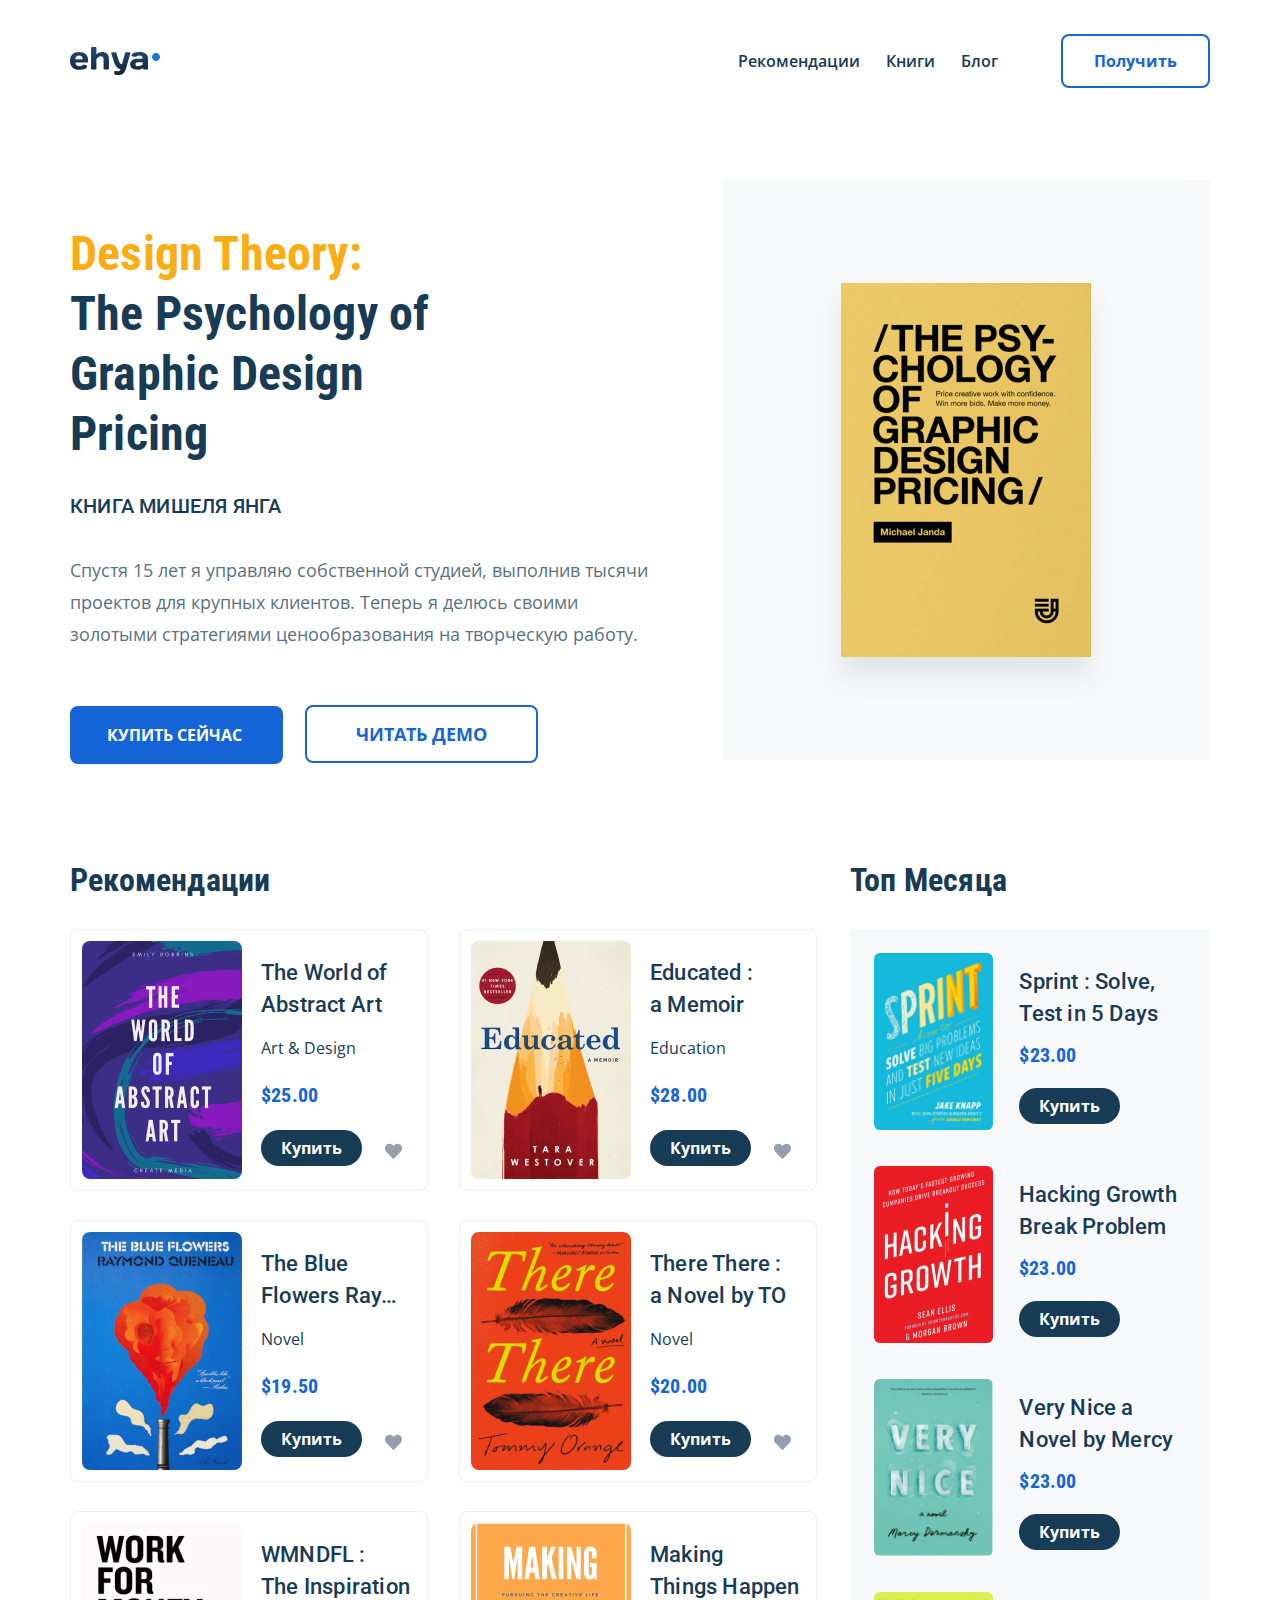
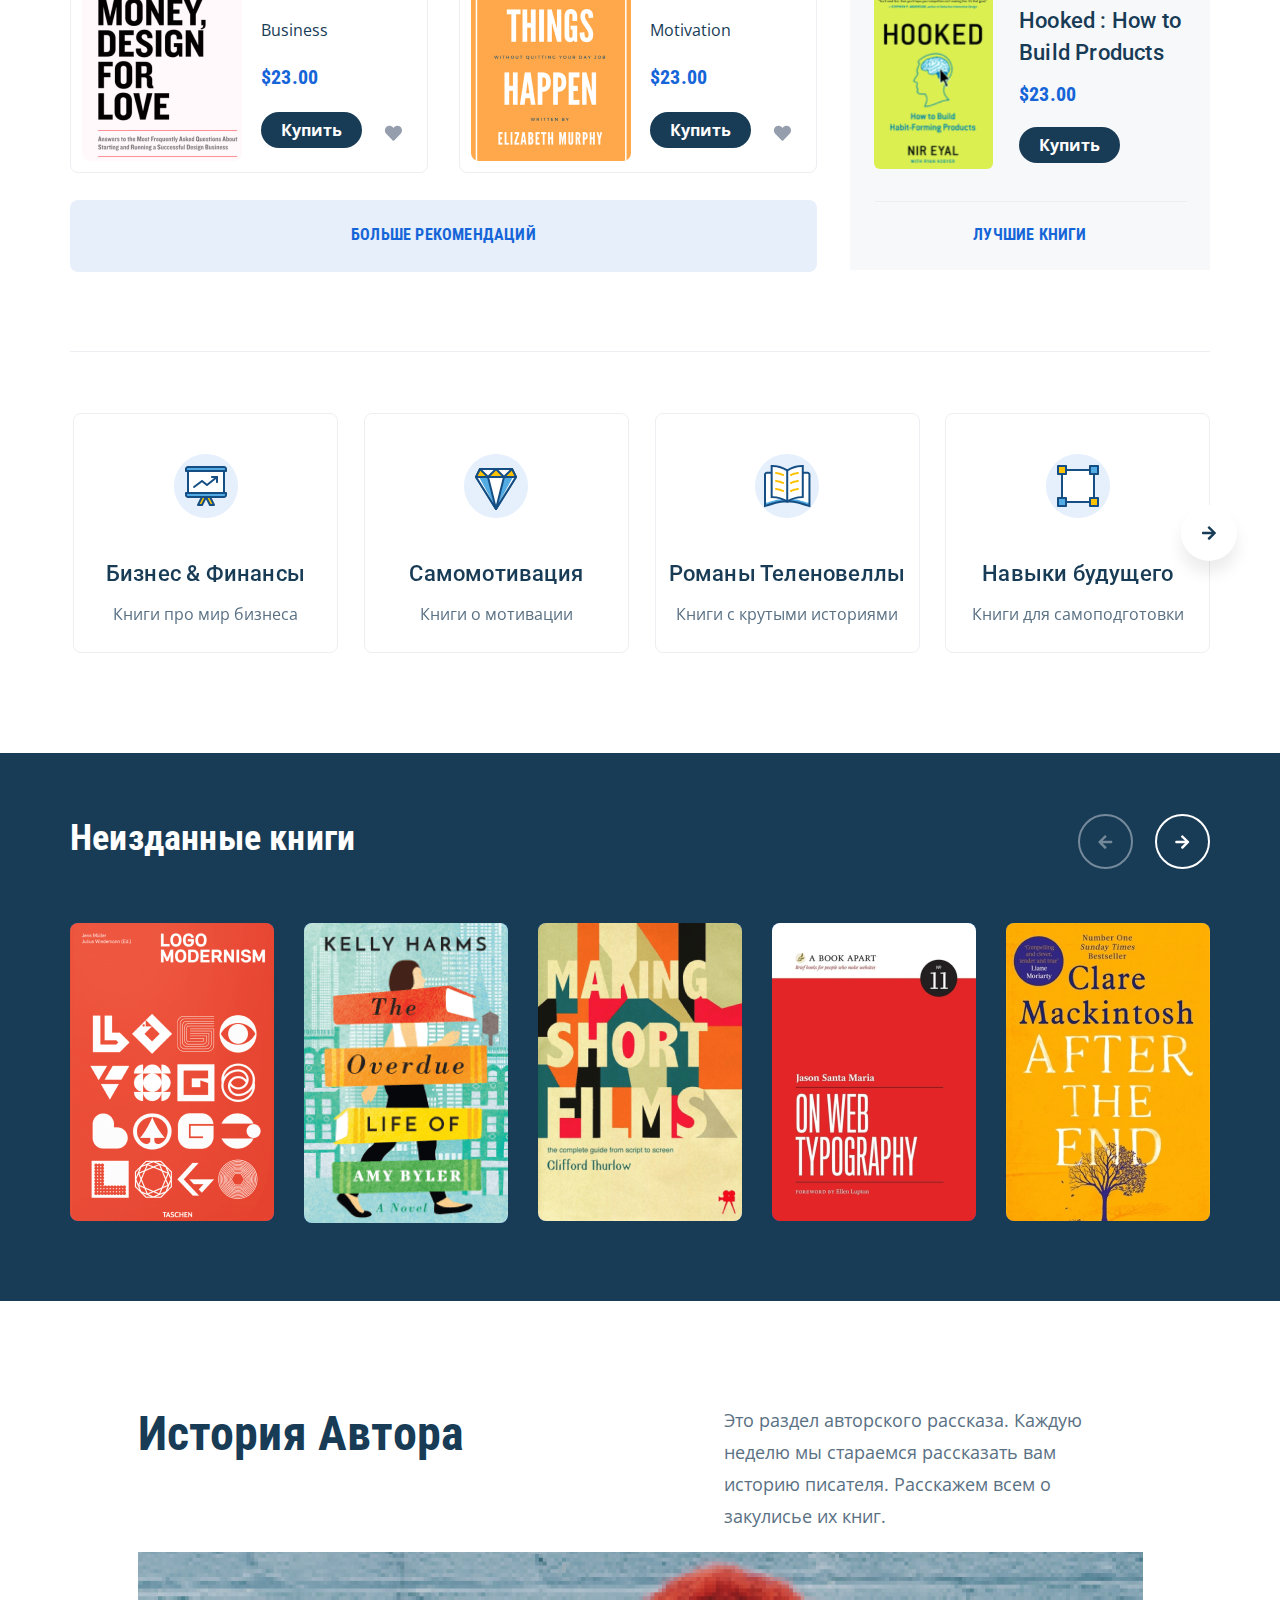
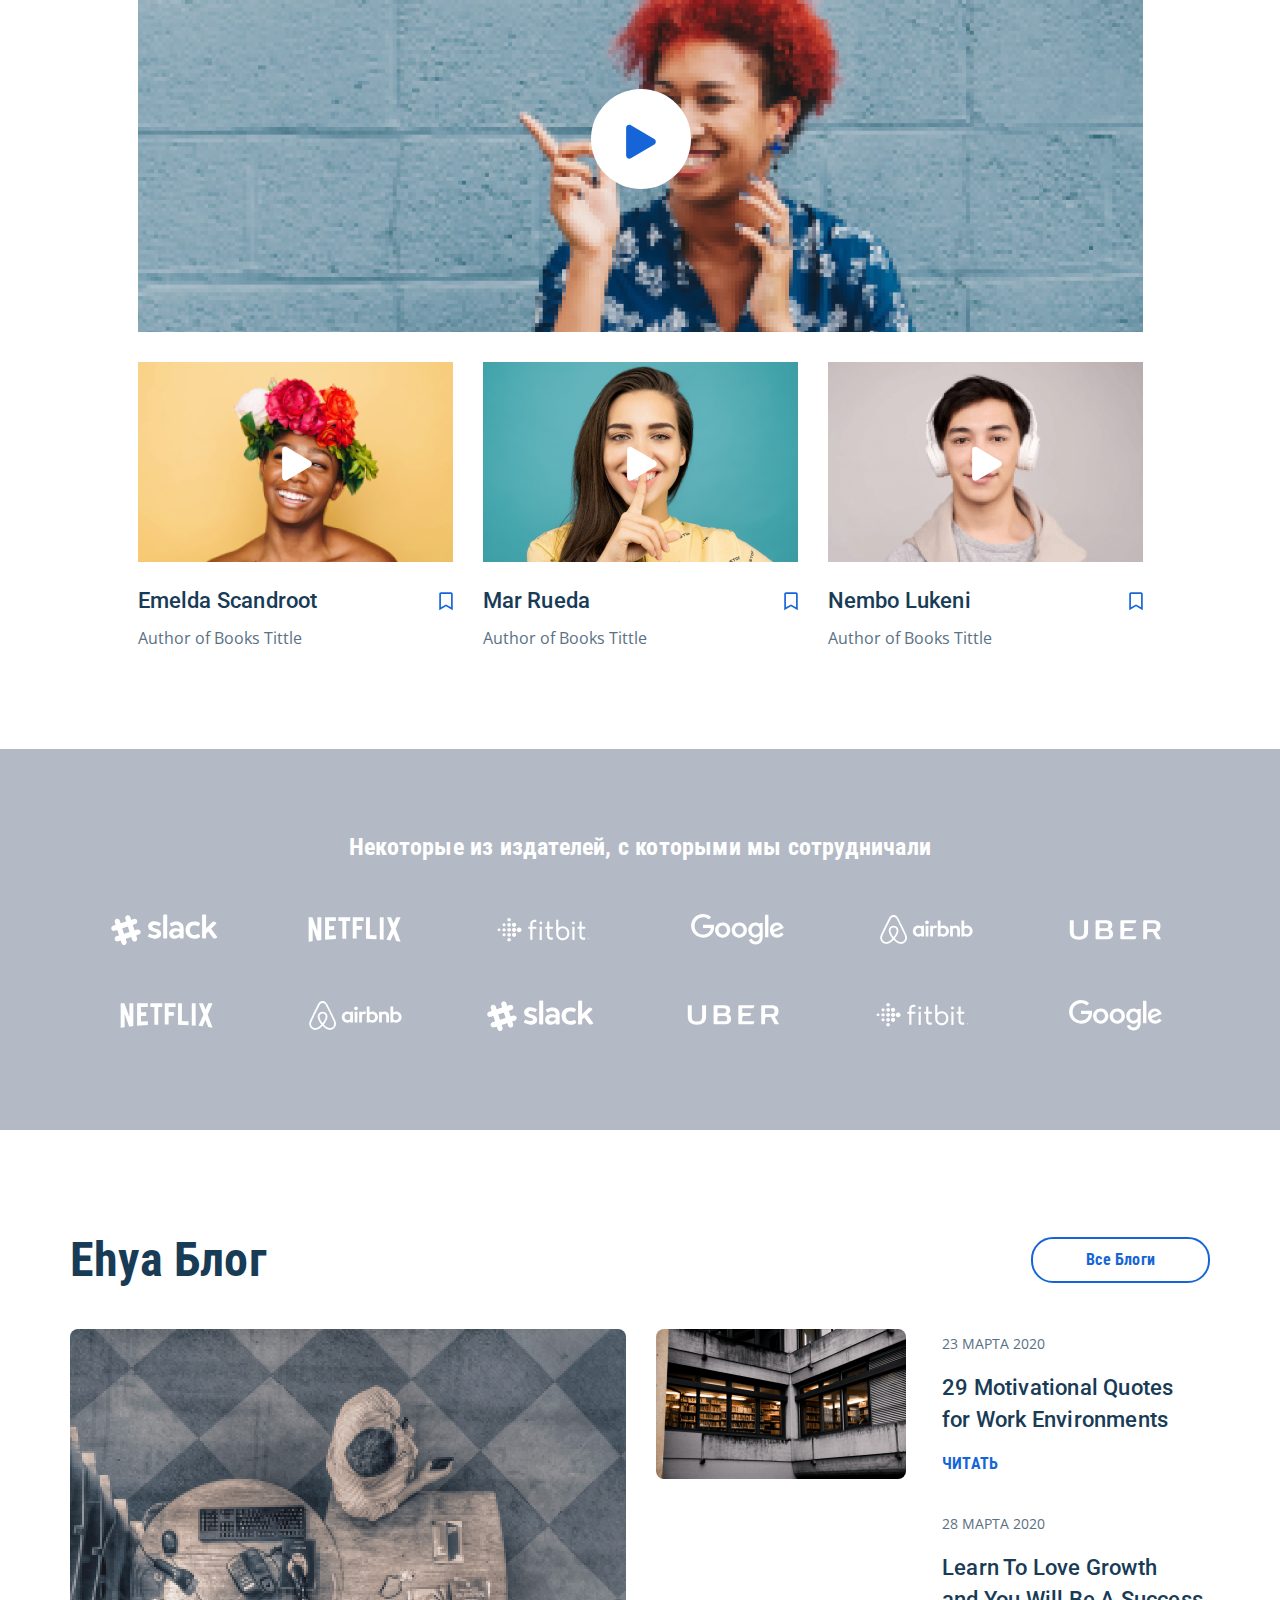
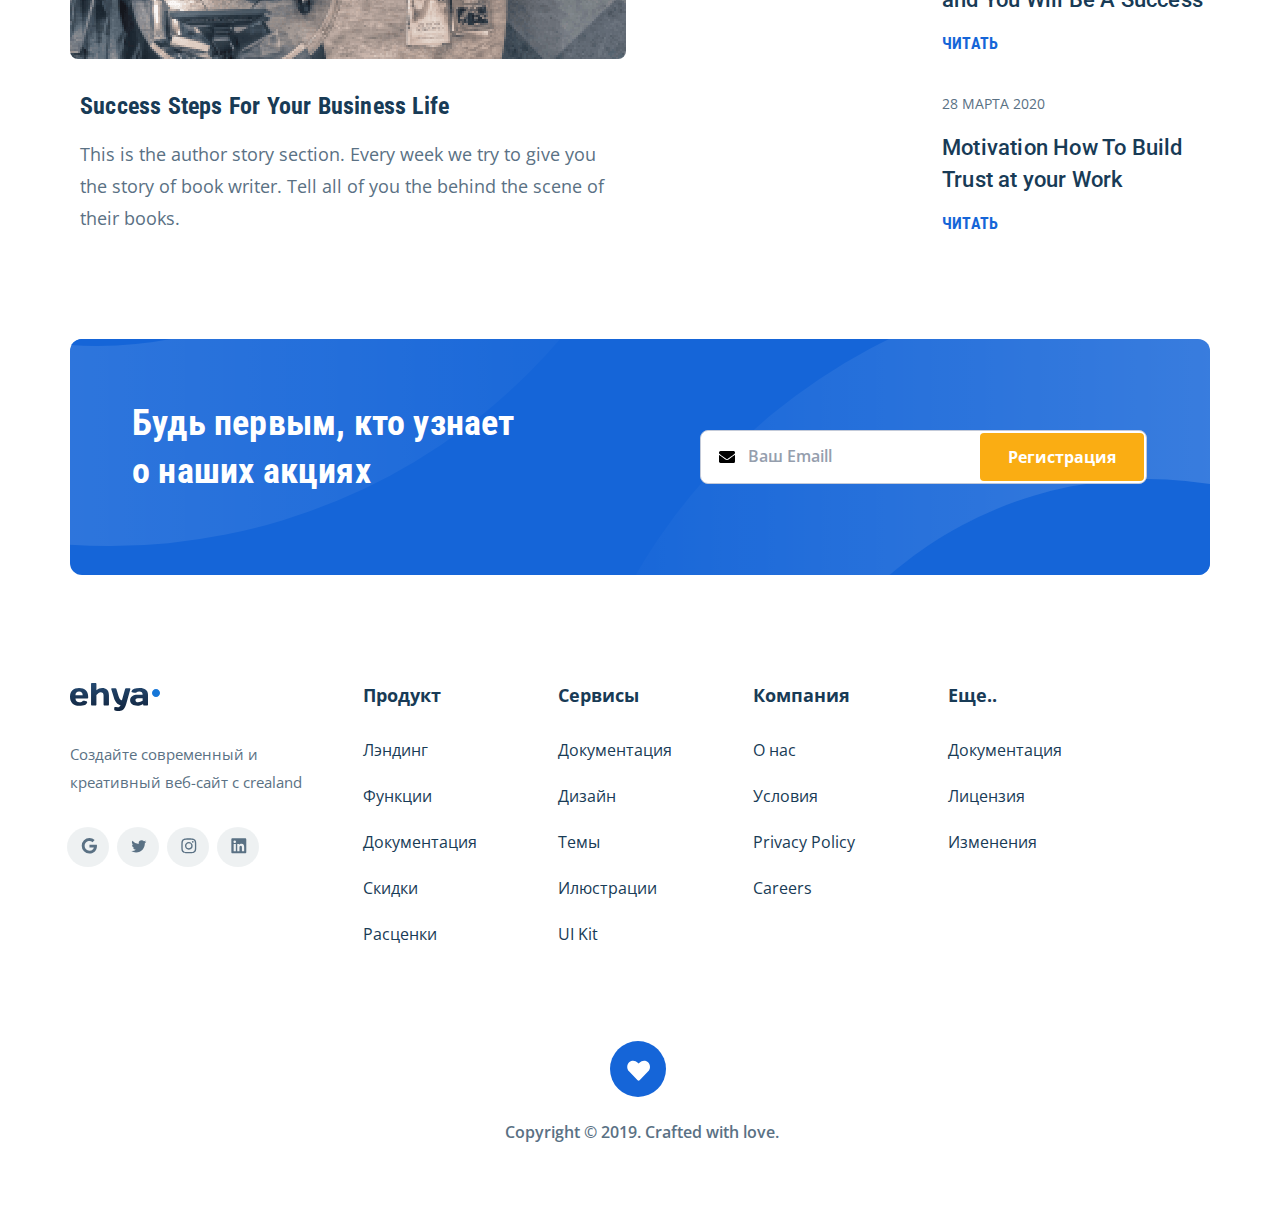
==== commit 05fa7106: "create: last changes 09.06.2021 17:27" ====
--- a/index.html
+++ b/index.html
@@ -615,52 +615,64 @@
           <div class="swiper-container unpublished-slider unpublished__slider">
             <div class="swiper-wrapper">
               <div class="swiper-slide unpublished-slider__slide">
-                <img
-                  loading="lazy"
-                  class="unpublished-slider__img"
-                  src="img/unpublished-1.png"
-                  alt="slide: Logo"
-                />
+                <a href="#" class="unpublished-slider__link">
+                  <img
+                    loading="lazy"
+                    class="unpublished-slider__img"
+                    src="img/unpublished-1.png"
+                    alt="slide: Logo"
+                  />
+                </a>
               </div>
               <div class="swiper-slide unpublished-slider__slide">
-                <img
-                  loading="lazy"
-                  class="unpublished-slider__img"
-                  src="img/unpublished-2.png"
-                  alt="slide: Overdue"
-                />
+                <a href="#" class="unpublished-slider__link">
+                  <img
+                    loading="lazy"
+                    class="unpublished-slider__img"
+                    src="img/unpublished-2.png"
+                    alt="slide: Overdue"
+                  />
+                </a>
               </div>
               <div class="swiper-slide unpublished-slider__slide">
-                <img
-                  loading="lazy"
-                  class="unpublished-slider__img"
-                  src="img/unpublished-3.png"
-                  alt="slide: Making"
-                />
+                <a href="#" class="unpublished-slider__link">
+                  <img
+                    loading="lazy"
+                    class="unpublished-slider__img"
+                    src="img/unpublished-3.png"
+                    alt="slide: Making"
+                  />
+                </a>
               </div>
               <div class="swiper-slide unpublished-slider__slide">
-                <img
-                  loading="lazy"
-                  class="unpublished-slider__img"
-                  src="img/unpublished-4.png"
-                  alt="slide: On Web"
-                />
+                <a href="#" class="unpublished-slider__link">
+                  <img
+                    loading="lazy"
+                    class="unpublished-slider__img"
+                    src="img/unpublished-4.png"
+                    alt="slide: On Web"
+                  />
+                </a>
               </div>
               <div class="swiper-slide unpublished-slider__slide">
-                <img
-                  loading="lazy"
-                  class="unpublished-slider__img"
-                  src="img/unpublished-5.png"
-                  alt="slide: After the end"
-                />
+                <a href="#" class="unpublished-slider__link">
+                  <img
+                    loading="lazy"
+                    class="unpublished-slider__img"
+                    src="img/unpublished-5.png"
+                    alt="slide: After the end"
+                  />
+                </a>
               </div>
               <div class="swiper-slide unpublished-slider__slide">
-                <img
-                  loading="lazy"
-                  class="unpublished-slider__img"
-                  src="img/unpublished-5.png"
-                  alt="slide: After the end"
-                />
+                <a href="#" class="unpublished-slider__link">
+                  <img
+                    loading="lazy"
+                    class="unpublished-slider__img"
+                    src="img/unpublished-5.png"
+                    alt="slide: After the end"
+                  />
+                </a>
               </div>
             </div>
           </div>
@@ -940,6 +952,9 @@
       </div>
     </section>
     <section class="subscription">
+      <div class="subscription__circle_left"></div>
+      <div class="subscription__circle_right"></div>
+
       <div class="container">
         <div class="subscription-wrap">
           <h2 class="subscription__title">
@@ -980,22 +995,38 @@
               креативный веб-сайт с crealand
             </div>
             <div class="footer__social-network">
-              <a href="#" class="footer__link">
+              <a
+                target="_blank"
+                href="https://mail.google.com"
+                class="footer__link"
+              >
                 <svg class="footer__icon">
                   <use xlink:href="img/sprite.svg#google"></use>
                 </svg>
               </a>
-              <a href="#" class="footer__link">
+              <a
+                target="_blank"
+                href="https://twitter.com"
+                class="footer__link"
+              >
                 <svg class="footer__icon">
                   <use xlink:href="img/sprite.svg#twiter"></use>
                 </svg>
               </a>
-              <a href="#" class="footer__link">
+              <a
+                target="_blank"
+                href="https://www.instagram.com/"
+                class="footer__link"
+              >
                 <svg class="footer__icon">
                   <use xlink:href="img/sprite.svg#instagram"></use>
                 </svg>
               </a>
-              <a href="#" class="footer__link">
+              <a
+                target="_blank"
+                href="https://www.linkedin.com"
+                class="footer__link"
+              >
                 <svg class="footer__icon">
                   <use xlink:href="img/sprite.svg#in"></use>
                 </svg>
@@ -1144,6 +1175,10 @@
     </div>
     <!-- /.modal -->
 
+    <!-- <div class="circle">
+      <div class="circle__left"></div>
+      <div class="circle__right"></div>
+    </div> -->
     <script defer src="js/jquery-3.6.0.min.js"></script>
     <script defer src="js/swiper-bundle.min.js"></script>
     <!-- <script src="js/slick.js"></script> -->
--- a/css/style.css
+++ b/css/style.css
@@ -1,2 +1,2 @@
-*{box-sizing:border-box}html{overflow-x:hidden}body{font-family:'Open Sans', sans-serif;background-color:#fff;overflow-x:hidden}.container{max-width:1140px;margin:auto}img{max-width:100%}ul{padding-left:0px}.button{color:#1565D8;font-family:'Open Sans', sans-serif;font-style:normal;font-weight:bold;text-align:center;border:2px solid #1565D8;border-radius:8px;cursor:pointer;text-decoration:none}.invalid{color:#FAAD13;border-bottom:1px solid #FAAD13}h2{margin:0}.lock{overflow:hidden;position:fixed;width:100%;height:100vh}/*! normalize.css v8.0.1 | MIT License | github.com/necolas/normalize.css */html{line-height:1.15;-webkit-text-size-adjust:100%}body{margin:0}main{display:block}h1{font-size:2em;margin:0.67em 0}hr{box-sizing:content-box;height:0;overflow:visible}pre{font-family:monospace, monospace;font-size:1em}a{background-color:transparent}abbr[title]{border-bottom:none;text-decoration:underline;text-decoration:underline dotted}b,strong{font-weight:bolder}code,kbd,samp{font-family:monospace, monospace;font-size:1em}small{font-size:80%}sub,sup{font-size:75%;line-height:0;position:relative;vertical-align:baseline}sub{bottom:-0.25em}sup{top:-0.5em}img{border-style:none}button,input,optgroup,select,textarea{font-family:inherit;font-size:100%;line-height:1.15;margin:0}button,input{overflow:visible}button,select{text-transform:none}button,[type="button"],[type="reset"],[type="submit"]{-webkit-appearance:button}button::-moz-focus-inner,[type="button"]::-moz-focus-inner,[type="reset"]::-moz-focus-inner,[type="submit"]::-moz-focus-inner{border-style:none;padding:0}button:-moz-focusring,[type="button"]:-moz-focusring,[type="reset"]:-moz-focusring,[type="submit"]:-moz-focusring{outline:1px dotted ButtonText}fieldset{padding:0.35em 0.75em 0.625em}legend{box-sizing:border-box;color:inherit;display:table;max-width:100%;padding:0;white-space:normal}progress{vertical-align:baseline}textarea{overflow:auto}[type="checkbox"],[type="radio"]{box-sizing:border-box;padding:0}[type="number"]::-webkit-inner-spin-button,[type="number"]::-webkit-outer-spin-button{height:auto}[type="search"]{-webkit-appearance:textfield;outline-offset:-2px}[type="search"]::-webkit-search-decoration{-webkit-appearance:none}::-webkit-file-upload-button{-webkit-appearance:button;font:inherit}details{display:block}summary{display:list-item}template{display:none}[hidden]{display:none}.navbar{padding-top:34px;padding-bottom:26px;background-color:#fff}.navbar-wrap{display:flex;align-items:center;justify-content:space-between}.navbar__info{display:flex}.navbar__button{display:none}.logo{width:90px;height:28px}.logo__image{width:100%;height:100%}.info-menu{display:flex;list-style-type:none}.info-menu__button_mobile-visible{display:none}.info-menu_mobile{display:none}.info-menu__item{margin-left:13px;margin-right:13px}.info-menu__link{font-family:Open Sans;font-style:normal;font-weight:600;font-size:16px;line-height:22px;text-align:center;text-decoration:none;color:#183B56}.info-menu__link:hover{color:#347fba}.info__button,.info-menu__button{margin-left:50px;padding:8px 31px;font-size:16px;line-height:22px;background-color:#fff}.info__button:hover,.info-menu__button:hover{color:#639df0}.book{margin-top:66px;margin-bottom:50px}.book-wrap{display:flex;justify-content:space-between;align-items:flex-start}.book__info{max-width:585px}.book-title{color:#FAAD13;font-family:Roboto Condensed;font-style:normal;font-weight:bold;font-size:48px;line-height:60px;letter-spacing:0.2px;max-width:443px;margin-top:44px;margin-bottom:30px}.book-title__part{color:#183B56}.book__subtitle{font-family:Roboto;font-style:normal;font-weight:500;font-size:20px;line-height:24px;letter-spacing:0.2px;color:#183B56;text-transform:uppercase}.book__text{font-family:Open Sans;font-style:normal;font-weight:normal;font-size:18px;line-height:32px;color:#5A7184;margin-top:36px;margin-bottom:72px}.book-image{height:580px;width:488px;display:flex;justify-content:center;align-items:center;background-color:rgba(179,186,197,0.1)}.book-image__wrapper{position:absolute;height:374px;width:250px;background-color:rgba(0,0,0,0.0001);box-shadow:0px 20px 24px rgba(0,0,0,0.08)}.book-image__img{opacity:1;position:absolute;z-index:98;width:100%;height:100%;object-fit:cover}.book__button{font-family:Open Sans;font-style:normal;font-weight:bold;font-size:16px;line-height:22px;text-align:center;text-transform:uppercase;padding:18px 37px}.book__button:hover{color:#639df0}.book__button_left{color:#fff;background-color:#1565D8;border:none}.book__button_right{padding:15px 49px;margin-left:22px;font-family:Open Sans;font-style:normal;font-weight:bold;font-size:18px;line-height:25px;background-color:#fff}.board{margin-top:100px;margin-bottom:79px}.board-wrap{display:flex;justify-content:space-between}.advice{max-width:747px}.advice__more-books{display:flex;justify-content:center;text-transform:uppercase;margin-top:27px;background-color:rgba(21,101,216,0.1);border-radius:8px}.advice__link{text-decoration:none;font-family:Roboto Condensed;font-style:normal;font-weight:bold;font-size:16px;line-height:20px;text-align:center;letter-spacing:0.2px;color:#1565D8;padding-top:25px;padding-bottom:27px;width:100%}.advice__link:hover{color:#639df0}.advice-wrap{display:flex;justify-content:space-between;align-items:flex-start;flex-wrap:wrap}.advice__title{font-family:Roboto Condensed;font-style:normal;font-weight:bold;font-size:32px;line-height:40px;letter-spacing:0.2px;color:#183B56}.advice__button{color:#fff;font-family:Open Sans;font-style:normal;font-weight:bold;font-size:16px;line-height:22px;border-radius:2000px;border:none;background-color:#183B56;padding:7px 20px}.advice__button:hover{color:#639df0}.advice-card{border:1px solid #ECEEF2;border-radius:8px;display:flex;justify-content:space-between;max-width:358px;min-height:260px;padding:11px 0 11px 11px;margin-top:29px}.advice-card-wrapper{min-width:160px;height:238px}.advice-card-wrapper__img{height:100%;width:100%;object-fit:cover;border-radius:8px}.advice-card-info{padding:16px 16px 13px 19px;display:flex;flex-direction:column;justify-content:space-between;min-width:189px}.advice-card-info__title{font-family:Roboto;font-style:normal;font-weight:500;font-size:22px;line-height:32px;letter-spacing:0.2px;color:#183B56}.advice-card-info__subtitle{font-family:Open Sans;font-style:normal;font-weight:normal;font-size:16px;line-height:22px;color:#183B56;margin-top:-7px}.advice-card-info__price{font-family:Roboto Condensed;font-style:normal;font-weight:bold;font-size:20px;line-height:24px;letter-spacing:0.2px;color:#1565D8}.advice-like__img{width:18px;height:21px;fill:#959ead;margin-top:10px;margin-right:13px;cursor:pointer}.advice-like__img_red{fill:red}.data{display:flex;justify-content:space-between;align-items:center}.the-best{max-width:360px;border-radius:8px}.the-best__best-books{display:flex;justify-content:center;text-transform:uppercase;margin-top:14px}.the-best__link{text-decoration:none;font-family:Roboto Condensed;font-style:normal;font-weight:bold;font-size:16px;line-height:20px;text-align:center;letter-spacing:0.2px;color:#1565D8;position:relative;padding-top:30px;padding-bottom:25px;width:100%}.the-best__link:after{content:"";display:block;width:312px;height:1px;background-color:#ECEEF2;position:absolute;top:6px;left:25px;z-index:119}.the-best__link:hover{color:#639df0}.the-best__button{font-family:Open Sans;font-style:normal;font-weight:bold;font-size:16px;line-height:22px;color:#fff;padding:7px 20px;background-color:#183B56;border-radius:2000px;border:none}.the-best__button:hover{color:#639df0}.the-best-wrap{display:flex;flex-direction:column;margin-top:29px;background-color:rgba(179,186,197,0.1)}.the-best-card{display:flex;padding:24px 0px 12px 24px}.the-best-card-wrapper{min-width:119px;height:177px}.the-best-card-wrapper__img{width:100%;height:100%;object-fit:cover;border-radius:6px}.the-best-card-info{display:flex;flex-direction:column;justify-content:space-between;padding:13px 22px 6px 26px}.the-best-card-info__title{font-family:Roboto;font-style:normal;font-weight:500;font-size:22px;line-height:32px;letter-spacing:0.2px;color:#183B56}.the-best-card-info__price{font-family:Roboto Condensed;font-style:normal;font-weight:bold;font-size:20px;line-height:24px;letter-spacing:0.2px;color:#1565D8;margin-top:-9px}.the-best__title{font-family:Roboto Condensed;font-style:normal;font-weight:bold;font-size:32px;line-height:40px;letter-spacing:0.2px;color:#183B56}.catalog{margin-top:61px;margin-bottom:84px}.catalog-wrap{position:relative}.catalog-wrap:after{content:"";display:block;width:100%;height:1px;background-color:#ECEEF2;position:absolute;top:0px;left:0;z-index:119}.catalog-slider{display:flex;margin-left:3px}.catalog-slider__img{width:64px;height:64px}.catalog-slider__slide{max-width:265px;width:265px;display:flex;flex-direction:column;align-items:center;justify-content:space-between;margin-top:46px;border:1px solid #ECEEF2;border-radius:8px;padding-top:40px;padding-bottom:27px;height:240px}.catalog__slider_mobile-visible{display:none}.catalog__title{font-family:Roboto;font-style:normal;font-weight:500;font-size:22px;line-height:32px;text-align:center;letter-spacing:0.2px;color:#183B56;margin-top:19px}.catalog__subtitle{font-family:Open Sans;font-style:normal;font-weight:normal;font-size:16px;line-height:22px;text-align:center;color:#5A7184;margin-top:-7px;display:flex;justify-content:center}.owl-nav{position:absolute;top:45%;right:0;transform:translateY(-50%);z-index:99;width:14px;height:18px;border:none;cursor:pointer;background-repeat:no-repeat;background-position:center;background-size:10px;background-color:transparent}.owl-next{position:absolute;right:-32px;background-size:100%;z-index:145;display:block}.owl-next:after{content:"";background-image:url(../img/arrow-next.svg);background-repeat:no-repeat;background-position:center;display:block;width:56px;height:56px;border-radius:100%;background-color:#fff;box-shadow:0px 12px 16px rgba(0,0,0,0.08);position:relative;top:5px;left:0px;z-index:5}.owl-next:hover{background-color:none}.owl-prev{display:none}.owl-theme .owl-nav [class*="owl-"]:hover{background:none}.owl-item{list-style-type:none}.owl-dots{display:none}.unpublished{background-color:#183B56;padding-top:61px;padding-bottom:75px}.unpublished-top{display:flex;justify-content:space-between;margin-bottom:54px}.unpublished-top__buttons{display:flex;min-width:132px;justify-content:space-between}.unpublished-top__title{font-family:Roboto Condensed;font-style:normal;font-weight:bold;font-size:36px;line-height:48px;letter-spacing:0.2px;color:#fff}.unpublished__slider{display:flex;justify-content:space-between}.unpublished-slider__disabled{opacity:0.4}.unpublished-slider__img{border-radius:8px}.unpublished__button{width:55px;height:55px;border-radius:100%;border:2px solid #fff;cursor:pointer;background-repeat:no-repeat;background-position:center}.unpublished__button_next{background-image:url(../img/arrow-next-2.svg);border:2px solid #fff}.unpublished__button_prev{background-image:url(../img/arrow-prev.svg);border:2px solid #fff}.unpublished__button__slide{height:298px;max-width:204px;width:204px}.unpublished__button__img{height:100%;width:100%;object-fit:cover;box-shadow:0px 12px 16px rgba(0,0,0,0.08);border-radius:8px}.unpublished-slider__disabled{color:#5A7184}.history{margin-top:103px;margin-bottom:100px}.history__container{max-width:1005px}.history-top{display:flex;justify-content:space-between;align-items:flex-start;margin-right:39px;margin-bottom:20px}.history-top__new{display:block}.history-top__title{font-family:Roboto Condensed;font-style:normal;font-weight:bold;font-size:48px;line-height:60px;letter-spacing:0.2px;color:#183B56}.history-top__subtitle{font-family:Open Sans;font-style:normal;font-weight:normal;font-size:18px;line-height:32px;color:#5A7184;max-width:380px;text-align-last:left}.history-medium{margin-bottom:-70px}.history-medium__video{position:relative;height:380px;max-width:1005px;background-image:url(../img/history-1d.png)}.history-medium__img{height:100%;width:100%;object-fit:cover}.history-medium__icon{width:30px;height:39px;fill:#1565D8;position:absolute;top:50%;transform:translateY(-50%);left:488px;z-index:96}.history-medium:after{content:"";background-repeat:no-repeat;background-position:center;display:block;width:100px;height:100px;border-radius:100%;background-color:#fff;position:relative;left:453px;top:-243px;z-index:5}.history-bottom{display:flex;justify-content:space-between}.history-bottom__title{font-family:Roboto;font-style:normal;font-weight:500;font-size:22px;line-height:32px;letter-spacing:0.2px;color:#183B56}.history-bottom__subtitle{font-family:Open Sans;font-style:normal;font-weight:normal;font-size:16px;line-height:22px;margin-top:10px;color:#5A7184}.history-bottom__video{position:relative;height:200px;max-width:315px}.history-bottom__video-3{position:relative;height:200px;max-width:315px;width:315px;background-position:center center;background-size:100%;background-repeat:no-repeat;background-image:url(../img/history-3.png)}.history-bottom__img{height:100%;width:100%;object-fit:cover}.history-bottom__icon{width:30px;height:39px;fill:#fff;position:absolute;top:51%;transform:translateY(-50%);left:144px;z-index:96}.history-bottom__icon-plus{width:14px;height:21px;fill:#1565D8}.history-bottom__info{display:flex;justify-content:space-between;align-items:center;margin-top:23px}.cooperation{background-color:#B3BAC5;padding-top:82px;padding-bottom:96px}.cooperation__title{color:#fff;text-align:center;font-family:Roboto Condensed;font-style:normal;font-weight:bold;font-size:24px;line-height:32px;text-align:center;letter-spacing:0.2px}.cooperation__wrapper{display:flex;justify-content:space-between;align-items:center;flex-wrap:wrap}.cooperation__company{margin-top:51px}.cooperation__img{width:190px;height:32px}.cooperation-icon,.cooperation_9{width:109px;height:31px;fill:#fff;margin-left:40px;margin-right:44px}.cooperation-icon_2,.cooperation-icon_7,.cooperation_9_2,.cooperation_9_7{width:95px;height:25px;margin-left:44px;margin-right:47px}.cooperation-icon_3,.cooperation-icon_11,.cooperation_9_3,.cooperation_9_11{width:95px;height:24px;margin-left:47px;margin-right:49px}.cooperation-icon_4,.cooperation-icon_12,.cooperation_9_4,.cooperation_9_12{width:95px;height:31px;margin-left:49px;margin-right:47px}.cooperation-icon_5,.cooperation-icon_8,.cooperation_9_5,.cooperation_9_8{width:95px;height:29px;margin-left:47px;margin-right:47px}.cooperation-icon_6,.cooperation-icon_10,.cooperation_9_6,.cooperation_9_10{width:95px;height:20px;margin-left:47px;margin-right:47px}.cooperation-icon_7,.cooperation_9_7{margin-left:49px}.cooperation-icon_8,.cooperation_9_8{margin-right:41px}.cooperation-icon_9,.cooperation_9_9{margin-left:42px}.blog{padding-top:100px;padding-bottom:50px}.blog-top{display:flex;justify-content:space-between;align-items:center;max-height:60px}.blog-top__title{font-family:Roboto Condensed;font-style:normal;font-weight:bold;font-size:48px;line-height:60px;letter-spacing:0.2px;color:#183B56}.blog__button{font-family:Roboto Condensed;font-style:normal;font-weight:bold;font-size:16px;line-height:20px;text-align:center;letter-spacing:0.2px;border-radius:22px;border:2px solid #1565D8;padding:11px 53px}.blog__button:hover{color:#639df0}.blog-middle{display:flex;margin-top:39px}.blog-middle__wrap{width:556px;height:330px;margin-bottom:31px}.blog-middle__img{width:100%;height:100%;object-fit:cover;border-radius:8px}.blog-middle__title{font-family:Roboto Condensed;font-style:normal;font-weight:bold;font-size:24px;line-height:32px;letter-spacing:0.2px;color:#183B56;margin-top:30px;margin-left:10px;text-decoration:none}.blog-middle__text{font-family:Open Sans;font-style:normal;font-weight:normal;font-size:18px;line-height:32px;color:#5A7184;max-width:536px;margin-top:16px;margin-left:10px}.blog-middle__first-state{margin-right:30px}.blog-middle__order-state{min-height:510px;display:flex;flex-direction:column;justify-content:space-between}.blog-middle__state{display:flex}.blog-middle__wrapper{min-width:250px;height:150px}.blog-middle__image{width:100%;height:100%;object-fit:cover;border-radius:8px}.blog-middle__info{padding-left:36px;padding-top:5px;padding-bottom:5px;min-height:138px;display:flex;flex-direction:column;justify-content:space-between}.blog-middle__date{font-family:Open Sans;font-style:normal;font-weight:normal;font-size:14px;line-height:20px;color:#5A7184}.blog-middle__order-title{font-family:Roboto;font-style:normal;font-weight:500;font-size:22px;line-height:32px;letter-spacing:0.2px;color:#183B56;text-decoration:none}.blog-middle__read{font-family:Roboto Condensed;font-style:normal;font-weight:bold;font-size:16px;line-height:20px;letter-spacing:0.2px;text-decoration:none;color:#1565D8}.blog-middle__read:hover{color:#639df0}.subscription{margin-top:50px}.subscription__title{font-family:Roboto Condensed;font-style:normal;font-weight:bold;font-size:36px;line-height:48px;letter-spacing:0.2px;color:#fff;max-width:393px;margin:0}.subscription-wrap{background-color:#1565D8;border-radius:12px;padding-top:60px;padding-bottom:80px;padding-left:62px;padding-right:63px;display:flex;justify-content:space-between;align-items:center}.subscription__subscribe{margin-top:21px}.subscribe{min-width:447px;height:56px;position:relative}.subscribe__icon{width:16px;height:18px;position:absolute;top:18px;left:19px}.subscribe__input{display:block;width:447px;height:54px;border:1px solid #C3CAD9;border-radius:8px;padding-left:47px;padding-right:193px}.subscribe__input[type=email]::placeholder{font-family:Open Sans;font-style:normal;font-weight:600;font-size:16px;line-height:22px;color:#959ead}.subscribe__input-group{max-width:285px}.subscribe__button{height:48px;display:flex;align-items:center;padding:20px 28px;background-color:#FAAD13;position:absolute;top:3px;right:3px;border:none;color:#fff;border-radius:4px;font-family:Open Sans;font-style:normal;font-weight:bold;font-size:16px;line-height:22px;text-align:center}.subscribe__button:hover{background-color:#fbbe45}.footer{padding-bottom:85px}.footer__text{font-family:Open Sans;font-style:normal;font-weight:600;font-size:16px;line-height:22px;text-align:center;color:#5A7184;margin-top:24px}.footer__ref{text-decoration:none;color:#183B56}.footer__ref:hover{color:#639df0}.footer__main{margin-right:61px}.footer__subtitle{max-width:250px}.footer__list{min-width:165px;margin-right:30px}.footer__title{font-family:Open Sans;font-style:normal;font-weight:bold;font-size:18px;line-height:25px;color:#183B56;padding-bottom:15px;margin:0}.footer__item{list-style-type:none;padding-bottom:24px;font-family:Open Sans;font-style:normal;font-weight:normal;font-size:16px;line-height:22px;color:#183B56}.footer__navigation{display:flex}.footer-wrap{display:flex;padding-top:108px;align-items:flex-start}.footer__subtitle{font-family:Open Sans;font-style:normal;font-weight:normal;font-size:15px;line-height:28px;color:#5A7184;margin-top:25px}.footer__social-network{display:flex;margin-top:31px;margin-left:-3px}.footer__link{position:relative;margin-right:8px}.footer__link:after{content:"";background-repeat:no-repeat;background-position:center;display:block;width:42px;height:40px;border-radius:100%;background-color:rgba(90,113,132,0.1);position:relative;left:0px;top:0px;z-index:1}.footer__icon{position:absolute;z-index:2;fill:#5A7184;left:14px;top:10px;width:16px;height:18px}.footer__icon:hover{fill:#639df0}.footer__bottom{display:flex;flex-direction:column;align-items:center;margin-top:56px;margin-left:3px}.footer__links{position:relative;margin-right:8px}.footer__links:after{content:"";background-repeat:no-repeat;background-position:center;display:block;width:56px;height:56px;border-radius:100%;background-color:#1565D8;position:relative;left:0px;top:0px;z-index:1}.footer__icons{position:absolute;z-index:2;fill:#fff;left:16px;top:16px;width:24px;height:28px}.modal__overlay{position:fixed;left:0;top:0;right:0;bottom:0;background-color:rgba(179,186,197,0.4);z-index:100;visibility:hidden;opacity:0;transition:opacity 0.2s}.modal__overlay--visible{visibility:visible;opacity:1}.modal__dialog{position:fixed;top:50%;left:50%;width:478px;padding:33px 88px;background-color:#183B56;transform:translate(-50%, -50%);color:#fff;border-radius:8px;z-index:101;visibility:hidden;opacity:0;transition:opacity 0.2s}.modal__dialog--visible{visibility:visible;opacity:1}.modal__close{position:absolute;right:17px;top:18px;text-decoration:none;cursor:pointer}.modal__title{font-style:normal;font-weight:bold;font-size:18px;line-height:23px;margin-bottom:2px;text-transform:uppercase;text-align:center;margin-top:1px;margin-bottom:15px}.modal__input{width:300px;max-width:300px;background-color:#fff;border-radius:4px;border:none;padding:0 23px;height:50px}.modal__input-group{width:100%;min-height:80px}.modal__message{width:100%;min-height:123px;margin-top:15px;background-color:#fff;border-radius:4px;padding:18px 23px;border:none;max-width:539px;height:123px;resize:none}.modal__button{min-width:140px;min-height:50px}.modal__info{font-style:normal;font-weight:bold;font-size:12px;line-height:15px;margin-top:12px;color:#E0E0E0}.modal__block{display:flex;justify-content:space-between;align-items:center;width:100%}.modal__input-group [name=name]::placeholder,.modal__input-group [name=phone]::placeholder,.modal__input-group [type=email]::placeholder{font-family:Open Sans;font-style:normal;font-weight:600;font-size:16px;line-height:22px;color:#959ead}.modal__form textarea::placeholder{font-family:Open Sans;font-style:normal;font-weight:600;font-size:16px;line-height:22px;color:#959ead}.thanks{padding-top:30px;padding-bottom:30px}.thanks__title{text-transform:uppercase;font-family:Roboto Condensed;font-style:normal;font-weight:bold;font-size:32px;line-height:40px;letter-spacing:0.2px;color:#183B56}.thanks__subtitle{font-family:Open Sans;font-style:normal;font-weight:normal;font-size:16px;line-height:22px;color:#183B56;margin-top:10px}.thanks__button{font-family:Open Sans;font-style:normal;font-weight:bold;font-size:16px;line-height:22px;text-align:center;text-transform:uppercase;padding:18px 10px;margin-top:25px;display:flex;justify-content:center;min-width:165px;max-width:280px;text-decoration:none}@media (max-width: 1200px){.container{max-width:960px}.catalog-slider__slide{max-width:460px;width:100%}.book{margin-top:30px}.book__text{max-width:500px}.board{margin-top:100px;margin-bottom:50px}.board-wrap{flex-direction:column}.advice{max-width:960px}.advice-card{max-width:465px;width:465px}.advice-card-info{min-width:290px}.blog{padding-top:50px}.blog-middle__wrap{width:470px}.blog-middle__wrapper{width:220px;min-width:220px}.blog-middle__date{font-size:12px}.blog-middle__read{font-size:14px}.blog-middle__order-title{font-size:16px}.blog-middle__text{max-width:460px}.footer__main{margin-right:20px}.footer__list{margin-right:5px}.footer-wrap{padding-top:100px}.cooperation{padding-top:50px;padding-bottom:50px}.cooperation__img{width:290px;display:flex;justify-content:center}.the-best{max-width:960px;margin-top:40px}.the-best__best-books{min-width:960px}.the-best-wrap{flex-direction:row;flex-wrap:wrap}.the-best-card{width:479px}.the-best__link::after{width:958px;left:0px}.history{margin-top:50px;margin-bottom:50px}.history-medium{margin-bottom:-85px}.history-bottom__video{max-width:306px}.owl-next{position:relative;z-index:-10;left:-30px}.owl-next::after{left:25px;top:-11px}.subscription__title{font-size:32px}.owl-nav{right:40px}.unpublished{padding-top:50px;padding-bottom:50px}.modal__dialog{width:398px;padding-left:50px;padding-right:50px}}@media (max-width: 992px){.container{max-width:700px}.book{margin-top:36px}.book-wrap{display:flex;flex-direction:column;align-items:center}.book__info{display:flex;flex-direction:column;align-items:center}.book-title{text-align:center;margin-top:0}.book-image{margin-top:36px}.book__text{text-align:center}.button-wrapper{display:flex;justify-content:center}.blog-middle{flex-direction:column;align-items:center}.blog-middle__first-state{margin-bottom:25px}.footer-wrap{flex-direction:column}.the-best__best-books{min-width:700px}.the-best-card{width:348px}.the-best__link::after{width:689px;left:7px}.owl-nav{right:30px}.owl-next:after{left:17px}.advice-card{max-width:340px;width:340px}.advice-card-info{min-width:172px}.history-bottom__sect:nth-child(3){display:none}.history-bottom__video{max-width:340px;width:340px}.history-bottom__video-3{max-width:340px;width:340px}.history-bottom__icon{left:155px}.history-medium__video{background-position:center center;background-repeat:no-repeat;background-size:700px}.history-medium::after{left:299px}.history-medium__icon{left:337px}.subscription-wrap{flex-direction:column}.subscription__title{margin-left:-103px}.advice-like__img{margin-top:6px;margin-right:3px}.cooperation__img{width:220px}.footer__main{margin-bottom:25px}.footer__list{min-width:170px}.modal__dialog{min-width:310px;padding:20px 35px}.info-menu__link:hover{color:#183B56}.info__button:hover,.info-menu__button:hover{color:#1565D8}.book__button:hover{color:#fff}.book__button_right:hover{color:#1565D8}.advice__button:hover{color:#fff}.advice__link:hover{color:#1565D8}.the-best__button:hover{color:#fff}.the-best__link:hover{color:#1565D8}.blog__button:hover{color:#1565D8}.blog-middle__read:hover{color:#1565D8}.subscribe__button:hover{background-color:#FAAD13}.footer__ref:hover{color:#183B56}.footer__icon:hover{fill:#5A7184}.modal__dialog{width:368px}}@media (max-width: 767px){.container{max-width:576px;width:92%}.navbar{padding-top:20px}.navbar-wrap{align-items:flex-start;align-items:center}.navbar__button{width:22px;height:18px;padding:0;display:flex;align-items:center;justify-content:space-between;flex-direction:column;border:none;background-color:#fff}.navbar_fixed{position:fixed;left:0;top:0;right:0;z-index:99}.info-menu,.info__button{display:none}.info-menu_mobile{background-color:#fff;position:fixed;left:0;right:0;bottom:0;top:59px}.info-menu_mobile-visible{display:flex;flex-direction:column;justify-content:flex-start;align-items:center;margin-top:15px;margin-bottom:0}.info-menu__button_mobile-visible{display:block;margin-left:0}.info-menu__item_mobile-visible{margin-bottom:15px}.info__button_mobile-visible{display:block}.button__line{width:22px;height:2px;background-color:#3A4C66}.history-bottom__video{max-width:250px;width:250px;margin-top:21px;height:159px}.history-bottom__video-3{max-width:250px;width:250px;margin-bottom:-23px}.footer__navigation{flex-wrap:wrap}.footer__list{min-width:200px}.the-best__best-books{min-width:535px;width:90%}.the-best__link::after{width:537px;left:0px}.catalog-slider__slide{max-width:250px}.history-top{flex-direction:column;align-items:center;margin-right:0}.history-top__subtitle{text-align:left}.advice-card{max-width:550px;width:90%}.advice-card-info{max-width:350px;width:100%}.history-medium::after{left:50%;transform:translateX(-50%)}.history-medium__icon{left:48%;transform:translateY(-48%)}.history-bottom__icon{left:45%}.book-title{margin-top:44px}.board{margin-top:50px}.thanks{padding-top:100px;padding-bottom:0px}.modal__block{display:flex;flex-direction:column-reverse;align-items:flex-start}.modal__dialog{overflow-y:auto;max-height:100vh;padding-top:55px;padding-bottom:55px}.modal__close{top:30px}.modal__info{margin-bottom:12px;margin-top:0}.info-menu_mobile-visible{overflow-y:auto;max-height:100vh}}@media (max-width: 576px){.container{max-width:480px;width:92%}.the-best__best-books{min-width:440px}.the-best__link::after{width:438px;left:2px}.history-bottom__subtitle{font-size:14px}.history-bottom__title{font-size:18px}.history-bottom__video{max-width:200px;width:200px;margin-top:21px;height:159px}.history-bottom__video-3{max-width:200px;width:200px;margin-bottom:-23px;background-size:250px}.book-image{width:430px}.subscription__title{font-size:30px;margin-left:-80px}.subscribe{margin-left:45px}.subscribe__input{width:380px}.subscribe__button{right:70px}.blog-middle__wrap{width:400px}.catalog{margin-bottom:40px}.catalog__title{font-size:18px}.catalog__subtitle{font-size:14px}.history{margin-top:50px;margin-bottom:50px}.history-medium::after{left:51%;transform:translateX(-51%)}.button-wrapper{display:flex;flex-direction:column;justify-content:space-between}.book__text{margin-bottom:30px}.book__button_left{padding:9px 20px}.book__button_right{margin-top:15px;margin-left:0;padding:7px 27px;font-size:16px;line-height:22px}.board{margin-top:50px;margin-bottom:50px}.cooperation{padding-top:50px;padding-bottom:50px}.blog{padding-top:50px;padding-bottom:0}.footer-wrap{padding-top:50px}.modal__input{height:40px}.modal__input-group{min-height:67px}}@media (max-width: 480px){.container,.navbar__container{max-width:280px;width:100%}.catalog__container{max-width:296px}.history__container{max-width:300px}.book{margin-top:55px;margin-bottom:28px}.book-title{font-size:32px;line-height:40px;margin-bottom:25px}.book-image{width:280px;height:332px}.book-image__wrapper{width:143px;height:214px}.book__subtitle{font-weight:normal;font-size:16px}.book__text{font-size:16px;line-height:23px;text-align:center;margin-top:32px;margin-bottom:17px}.book__button{width:176px}.book__button_left{padding:9px 20px}.book__button_right{margin-top:15px;margin-left:0;padding:7px 27px;font-size:16px;line-height:22px}.button-wrapper{display:flex;flex-direction:column;justify-content:space-between}.board{margin-top:57px;margin-bottom:87px}.board-wrap{flex-direction:column}.advice__button{font-family:Open Sans;font-style:normal;font-weight:bold;font-size:16px;line-height:22px;text-align:center}.advice__title{font-family:Roboto Condensed;font-style:normal;font-weight:bold;font-size:28px;line-height:36px;text-align:center;letter-spacing:0.2px}.advice-card{flex-direction:column;align-items:center;justify-content:flex-start;margin-top:72px;min-height:312px;min-width:280px}.advice-card:not(:nth-child(1)){display:none}.advice-card-wrapper{height:137px;min-width:95px;width:95px;margin-top:-36px;margin-right:9px}.advice-card-info{align-items:center;padding-right:14px;padding-left:6px;margin-top:3px}.advice-card-info__title{font-family:Roboto;font-style:normal;font-weight:500;font-size:20px;line-height:24px;text-align:center;letter-spacing:0.2px}.advice-card-info__subtitle{font-family:Open Sans;font-style:normal;font-weight:normal;font-size:14px;line-height:20px;text-align:center;margin-top:12px}.advice-card-info__price{font-family:Roboto Condensed;font-style:normal;font-weight:bold;font-size:16px;line-height:20px;letter-spacing:0.2px;margin-top:16px;margin-left:-9px}.advice__data{margin-top:20px;margin-left:-12px}.advice__button{margin-left:14px;padding:7px 27px}.advice-like{margin-left:20px}.advice__link{font-family:Roboto Condensed;font-style:normal;font-weight:bold;font-size:16px;line-height:20px;text-align:center;letter-spacing:0.2px;text-transform:none;margin-top:-2px;padding-top:13px;padding-bottom:14px}.the-best__link{padding-bottom:20px}.the-best__link::after{width:242px;top:8px;left:15px}.the-best__best-books{margin-top:28px;min-width:280px}.the-best__title{margin-top:17px}.the-best__button{font-family:Open Sans;font-style:normal;font-weight:bold;font-size:16px;line-height:22px;text-align:center}.the-best__title{font-family:Roboto Condensed;font-style:normal;font-weight:bold;font-size:28px;line-height:36px;text-align:center;letter-spacing:0.2px}.the-best-card{padding:33px 0 3px 10px}.the-best-card-wrapper{min-width:95px;width:95px;max-height:142px}.the-best-card-info{padding:5px 22px 4px 16px}.the-best-card-info__title{font-family:Roboto Condensed;font-style:normal;font-weight:bold;font-size:16px;line-height:24px;letter-spacing:0.2px}.the-best-card-info__price{font-family:Roboto Condensed;font-style:normal;font-weight:bold;font-size:20px;line-height:24px;letter-spacing:0.2px;margin-top:-1px}.catalog{margin-bottom:125px}.catalog__slider_mobile-visible{display:block}.catalog__slider_mobile-hidden{display:none}.catalog-wrapper{margin-top:-34px}.catalog-slider__img{width:32px;height:32px}.catalog-slider__slide{min-width:141px;margin-top:41px;justify-content:flex-start;padding-left:14px;padding-right:14px;max-height:182px}.catalog-slider__slide_mt{margin-top:10px}.catalog__title{font-family:Roboto Condensed;font-style:normal;font-weight:bold;font-size:16px;line-height:20px;text-align:center;letter-spacing:0.2px;margin-top:18px}.catalog__subtitle{font-family:Open Sans;font-style:normal;font-weight:normal;font-size:12px;line-height:20px;text-align:center;margin-top:11px}.catalog__subtitle_two{margin-top:31px}.owl-stage{display:flex}.catalog-slider__slide:nth-child(2){order:-1}.catalog-slider__img{margin-top:14px}.owl-next{right:119px}.owl-next::after{width:48px;height:48px;left:-102px;top:-2px}.owl-nav{top:99%}.unpublished{padding-bottom:132px;padding-top:61px}.unpublished-top{position:relative;justify-content:center}.unpublished-top__buttons{min-width:114px;width:114px}.unpublished-top__title{font-family:Roboto Condensed;font-style:normal;font-weight:bold;font-size:28px;line-height:36px;text-align:center;letter-spacing:0.2px;margin-top:-13px;margin-bottom:-12px}.unpublished-top__buttons{position:absolute;top:404px;left:30%}.unpublished-slider{max-width:205px}.unpublished__button{width:48px;height:48px}.unpublished__button__img{min-width:205px;min-height:300px}.history{margin-top:44px;margin-bottom:71px}.history-top{flex-direction:column;align-items:center;margin-right:0;max-width:280px;margin:auto;margin-bottom:36px}.history-top__title{font-family:Roboto Condensed;font-style:normal;font-weight:bold;font-size:28px;line-height:36px;text-align:center;letter-spacing:0.2px}.history-top__subtitle{font-family:Open Sans;font-style:normal;font-weight:normal;font-size:18px;line-height:25px;text-align:center;margin-top:23px}.history-medium::after{left:150px;top:-133px;width:56px;height:56px}.history-medium__video{max-width:300px;height:210px;background-position:center center;background-size:303px;background-image:url(../img/history-1b.png)}.history-medium__icon{left:142px;width:17px;height:22px;top:51%}.history-bottom{margin-top:28px}.history-bottom__info{flex-direction:column;margin-top:16px}.history-bottom__sect:nth-child(3){display:none}.history-bottom__icon{left:60px;width:21px;height:27px}.history-bottom__icon-plus{position:absolute;margin-top:62px;width:10px;height:14px}.history-bottom__video{max-width:140px;height:138px}.history-bottom__video-3{max-width:140px;width:140px;height:138px;margin-top:21px;margin-bottom:-1px;background-position:center center;background-size:227px;background-image:url(../img/history-3b.png)}.history-bottom__title{font-family:Roboto;font-style:normal;font-weight:500;font-size:16px;line-height:20px;text-align:center;letter-spacing:0.2px}.history-bottom__subtitle{font-family:Open Sans;font-style:normal;font-weight:normal;font-size:12px;line-height:20px;text-align:center;margin-top:8px}.cooperation{padding-top:34px;padding-bottom:47px}.cooperation__img{width:106px}.cooperation__title{max-width:270px;margin-left:3px;font-family:Roboto Condensed;font-style:normal;font-weight:bold;font-size:24px;line-height:30px;text-align:center;letter-spacing:0.2px}.cooperation__wrapper{display:flex;justify-content:space-between;max-width:215px;margin:auto;max-height:172px}.cooperation__company{margin-top:26px}.cooperation-icon,.cooperation_9{width:98px;height:28px;fill:#fff;margin-left:28px;margin-right:2px;margin-left:0;margin-right:0;position:relative;left:-8px;top:3px}.cooperation-icon_2,.cooperation-icon_7,.cooperation_9_2,.cooperation_9_7{width:86px;height:22px;margin-left:0;margin-right:0;left:7px;top:6px}.cooperation-icon_3,.cooperation-icon_11,.cooperation_9_3,.cooperation_9_11{width:86px;height:22px;margin-left:0;margin-right:0;position:relative;top:0px;left:-9px}.cooperation-icon_4,.cooperation-icon_12,.cooperation_9_4,.cooperation_9_12{width:86px;height:28px;margin-left:0;margin-right:0;position:relative;top:-2px;left:8px}.cooperation-icon_5,.cooperation-icon_8,.cooperation_9_5,.cooperation_9_8{width:86px;height:26px;margin-left:0;margin-right:0;position:relative;top:-9px;left:-9px}.cooperation-icon_6,.cooperation-icon_10,.cooperation_9_6,.cooperation_9_10{width:86px;height:18px;margin-left:17px;margin-top:-10px;margin-right:0;position:relative;top:5px;left:1px}.cooperation-icon_7,.cooperation_9_7{display:none}.cooperation-icon_8,.cooperation_9_8{display:none}.cooperation-icon_9,.cooperation_9_9{display:none}.cooperation-icon_10,.cooperation_9_10{display:none}.cooperation-icon_11,.cooperation_9_11{display:none}.cooperation-icon_12,.cooperation_9_12{display:none}.blog{padding-top:56px}.blog__button{font-family:Roboto Condensed;font-style:normal;font-weight:bold;font-size:14px;line-height:20px;text-align:center;letter-spacing:0.175px;position:absolute;top:725px;left:61px;padding-left:48px;padding-right:48px}.blog-top{flex-direction:column;align-items:center;position:relative}.blog-top__title{font-family:Roboto Condensed;font-style:normal;font-weight:bold;font-size:28px;line-height:36px;letter-spacing:0.2px}.blog-middle{flex-direction:column}.blog-middle__info{min-height:101px;padding-left:19px;padding-top:1px;padding-bottom:10px}.blog-middle__order-state{min-height:335px;margin-top:29px}.blog-middle__wrap{margin-top:9px;margin-bottom:21px}.blog-middle__first-state{flex-direction:column;align-items:center;margin-right:-1px;margin-bottom:0}.blog-middle__title{font-family:Roboto Condensed;font-style:normal;font-weight:bold;font-size:16px;line-height:20px;letter-spacing:0.2px;margin-left:0;margin-top:20px}.blog-middle__text{font-family:Open Sans;font-style:normal;font-weight:normal;font-size:12px;line-height:24px;margin-left:0;margin-top:11px;max-width:280px;width:280px}.blog-middle__read{font-family:Roboto Condensed;font-style:normal;font-weight:bold;font-size:10px;line-height:20px;letter-spacing:0.125px;margin-top:-6px}.blog-middle__order-title{font-family:Roboto;font-style:normal;font-weight:500;font-size:14px;line-height:20px;letter-spacing:0.175px;margin-top:-6px}.blog-middle__date{font-family:Open Sans;font-style:normal;font-weight:normal;font-size:10px;line-height:20px;margin-top:-4px}.blog-middle__wrap{width:280px;height:120px}.blog-middle__state{margin-bottom:20px}.blog-middle__wrapper{min-width:90px;width:90px;height:90px}.subscription{background-color:#1565D8;padding-bottom:30px;margin-top:98px}.subscription__title{font-family:Roboto Condensed;font-style:normal;font-weight:bold;font-size:28px;line-height:36px;letter-spacing:0.2px;margin-left:0}.subscription-wrap{flex-direction:column;background-color:#1565D8;padding-left:4px;padding-top:25px;padding-bottom:56px}.subscription__subscribe{margin-top:31px}.subscribe{min-width:100%;margin-left:0}.subscribe__input{width:272px;padding-top:28px;padding-bottom:82px;padding-left:47px;padding-right:47px}.subscribe__input-group{margin-left:59px}.subscribe__button{top:57px;right:12px;padding:20px 70px}.subscribe__icon{left:79px;top:20px}.footer{padding-bottom:0}.footer__item{padding-bottom:13px}.footer__ref{font-family:Open Sans;font-style:normal;font-weight:normal;font-size:14px;line-height:20px}.footer__title{font-family:Open Sans;font-style:normal;font-weight:bold;font-size:16px;line-height:22px;padding-bottom:2px}.footer__list{min-width:115px;margin-right:22px;margin-left:3px;margin-bottom:10px}.footer__list:nth-child(2){margin-left:8px;margin-right:0}.footer__list:nth-child(4){margin-left:8px;margin-right:0}.footer__icon{width:16px;height:18px;fill:#5A7184;position:relative;top:31px}.footer__icon_after{content:'';width:42px;height:42px;display:block;position:absolute;top:0;left:0;background-color:red}.footer-wrap{flex-direction:column;padding-top:48px}.footer__navigation{order:-1;flex-wrap:wrap}.footer__bottom{display:none}.footer__main{display:flex;flex-direction:column;align-items:center;margin-right:0;margin-left:25px;margin-top:5px;padding-bottom:64px;margin-bottom:0}.footer__subtitle{max-width:280px;text-align:center;margin-top:12px;margin-left:-4px}.footer__social-network{margin-top:-7px;margin-left:11px}.thanks__title{font-size:23px;line-height:30px}.thanks__button{max-width:250px}.modal__dialog{width:280px}.modal__input{max-width:245px;width:245px}}
+*{box-sizing:border-box}html{overflow-x:hidden}body{font-family:'Open Sans', sans-serif;background-color:#fff;overflow-x:hidden;overflow-y:hidden}.container{max-width:1140px;margin:auto}img{max-width:100%}ul{padding-left:0px}.button{color:#1565D8;font-family:'Open Sans', sans-serif;font-style:normal;font-weight:bold;text-align:center;border:2px solid #1565D8;border-radius:8px;cursor:pointer;text-decoration:none}.invalid{color:#FAAD13;border-bottom:1px solid #FAAD13}h2{margin:0}.lock{overflow:hidden;position:fixed;width:100%;height:100vh}[name=name]::-moz-placeholder,[name=phone]::-moz-placeholder,[type=email]::-moz-placeholder,textarea::-moz-placeholder{padding-top:14px}/*! normalize.css v8.0.1 | MIT License | github.com/necolas/normalize.css */html{line-height:1.15;-webkit-text-size-adjust:100%}body{margin:0}main{display:block}h1{font-size:2em;margin:0.67em 0}hr{box-sizing:content-box;height:0;overflow:visible}pre{font-family:monospace, monospace;font-size:1em}a{background-color:transparent}abbr[title]{border-bottom:none;text-decoration:underline;text-decoration:underline dotted}b,strong{font-weight:bolder}code,kbd,samp{font-family:monospace, monospace;font-size:1em}small{font-size:80%}sub,sup{font-size:75%;line-height:0;position:relative;vertical-align:baseline}sub{bottom:-0.25em}sup{top:-0.5em}img{border-style:none}button,input,optgroup,select,textarea{font-family:inherit;font-size:100%;line-height:1.15;margin:0}button,input{overflow:visible}button,select{text-transform:none}button,[type="button"],[type="reset"],[type="submit"]{-webkit-appearance:button}button::-moz-focus-inner,[type="button"]::-moz-focus-inner,[type="reset"]::-moz-focus-inner,[type="submit"]::-moz-focus-inner{border-style:none;padding:0}button:-moz-focusring,[type="button"]:-moz-focusring,[type="reset"]:-moz-focusring,[type="submit"]:-moz-focusring{outline:1px dotted ButtonText}fieldset{padding:0.35em 0.75em 0.625em}legend{box-sizing:border-box;color:inherit;display:table;max-width:100%;padding:0;white-space:normal}progress{vertical-align:baseline}textarea{overflow:auto}[type="checkbox"],[type="radio"]{box-sizing:border-box;padding:0}[type="number"]::-webkit-inner-spin-button,[type="number"]::-webkit-outer-spin-button{height:auto}[type="search"]{-webkit-appearance:textfield;outline-offset:-2px}[type="search"]::-webkit-search-decoration{-webkit-appearance:none}::-webkit-file-upload-button{-webkit-appearance:button;font:inherit}details{display:block}summary{display:list-item}template{display:none}[hidden]{display:none}.navbar{padding-top:34px;padding-bottom:26px;background-color:#fff}.navbar-wrap{display:flex;align-items:center;justify-content:space-between}.navbar__info{display:flex}.navbar__button{display:none}.logo{width:90px;height:28px}.logo__image{width:100%;height:100%}.info-menu{display:flex;list-style-type:none}.info-menu__button_mobile-visible{display:none}.info-menu_mobile{display:none}.info-menu__item{margin-left:13px;margin-right:13px}.info-menu__link{font-family:Open Sans;font-style:normal;font-weight:600;font-size:16px;line-height:22px;text-align:center;text-decoration:none;color:#183B56}.info-menu__link:hover{color:#347fba}.info__button,.info-menu__button{margin-left:50px;padding:8px 31px;font-size:16px;line-height:22px;background-color:#fff}.info__button:hover,.info-menu__button:hover{color:#639df0}.book{margin-top:66px;margin-bottom:50px}.book-wrap{display:flex;justify-content:space-between;align-items:flex-start}.book__info{max-width:585px}.book-title{color:#FAAD13;font-family:Roboto Condensed;font-style:normal;font-weight:bold;font-size:48px;line-height:60px;letter-spacing:0.2px;max-width:443px;margin-top:44px;margin-bottom:30px}.book-title__part{color:#183B56}.book__subtitle{font-family:Roboto;font-style:normal;font-weight:500;font-size:20px;line-height:24px;letter-spacing:0.2px;color:#183B56;text-transform:uppercase}.book__text{font-family:Open Sans;font-style:normal;font-weight:normal;font-size:18px;line-height:32px;color:#5A7184;margin-top:36px;margin-bottom:72px}.book-image{height:580px;width:488px;display:flex;justify-content:center;align-items:center;background-color:rgba(179,186,197,0.1)}.book-image__wrapper{position:absolute;height:374px;width:250px;background-color:rgba(0,0,0,0.0001);box-shadow:0px 20px 24px rgba(0,0,0,0.08)}.book-image__img{opacity:1;position:absolute;z-index:98;width:100%;height:100%;object-fit:cover}.book__button{font-family:Open Sans;font-style:normal;font-weight:bold;font-size:16px;line-height:22px;text-align:center;text-transform:uppercase;padding:18px 37px}.book__button:hover{color:#639df0}.book__button_left{color:#fff;background-color:#1565D8;border:none}.book__button_right{padding:15px 49px;margin-left:22px;font-family:Open Sans;font-style:normal;font-weight:bold;font-size:18px;line-height:25px;background-color:#fff}.board{margin-top:100px;margin-bottom:79px}.board-wrap{display:flex;justify-content:space-between}.advice{max-width:747px}.advice__more-books{display:flex;justify-content:center;text-transform:uppercase;margin-top:27px;background-color:rgba(21,101,216,0.1);border-radius:8px}.advice__link{text-decoration:none;font-family:Roboto Condensed;font-style:normal;font-weight:bold;font-size:16px;line-height:20px;text-align:center;letter-spacing:0.2px;color:#1565D8;padding-top:25px;padding-bottom:27px;width:100%}.advice__link:hover{color:#639df0}.advice-wrap{display:flex;justify-content:space-between;align-items:flex-start;flex-wrap:wrap}.advice__title{font-family:Roboto Condensed;font-style:normal;font-weight:bold;font-size:32px;line-height:40px;letter-spacing:0.2px;color:#183B56}.advice__button{color:#fff;font-family:Open Sans;font-style:normal;font-weight:bold;font-size:16px;line-height:22px;border-radius:2000px;border:none;background-color:#183B56;padding:7px 20px}.advice__button:hover{color:#639df0}.advice-card{border:1px solid #ECEEF2;border-radius:8px;display:flex;justify-content:space-between;max-width:358px;min-height:260px;padding:11px 0 11px 11px;margin-top:29px}.advice-card-wrapper{min-width:160px;height:238px}.advice-card-wrapper__img{height:100%;width:100%;object-fit:cover;border-radius:8px}.advice-card-info{padding:16px 16px 13px 19px;display:flex;flex-direction:column;justify-content:space-between;min-width:189px}.advice-card-info__title{font-family:Roboto;font-style:normal;font-weight:500;font-size:22px;line-height:32px;letter-spacing:0.2px;color:#183B56}.advice-card-info__subtitle{font-family:Open Sans;font-style:normal;font-weight:normal;font-size:16px;line-height:22px;color:#183B56;margin-top:-7px}.advice-card-info__price{font-family:Roboto Condensed;font-style:normal;font-weight:bold;font-size:20px;line-height:24px;letter-spacing:0.2px;color:#1565D8}.advice-like__img{width:18px;height:21px;fill:#959ead;margin-top:10px;margin-right:13px;cursor:pointer}.advice-like__img_red{fill:red}.data{display:flex;justify-content:space-between;align-items:center}.the-best{max-width:360px;border-radius:8px}.the-best__best-books{display:flex;justify-content:center;text-transform:uppercase;margin-top:14px}.the-best__link{text-decoration:none;font-family:Roboto Condensed;font-style:normal;font-weight:bold;font-size:16px;line-height:20px;text-align:center;letter-spacing:0.2px;color:#1565D8;position:relative;padding-top:30px;padding-bottom:25px;width:100%}.the-best__link:after{content:"";display:block;width:312px;height:1px;background-color:#ECEEF2;position:absolute;top:6px;left:25px;z-index:119}.the-best__link:hover{color:#639df0}.the-best__button{font-family:Open Sans;font-style:normal;font-weight:bold;font-size:16px;line-height:22px;color:#fff;padding:7px 20px;background-color:#183B56;border-radius:2000px;border:none}.the-best__button:hover{color:#639df0}.the-best-wrap{display:flex;flex-direction:column;margin-top:29px;background-color:rgba(179,186,197,0.1)}.the-best-card{display:flex;padding:24px 0px 12px 24px}.the-best-card-wrapper{min-width:119px;height:177px}.the-best-card-wrapper__img{width:100%;height:100%;object-fit:cover;border-radius:6px}.the-best-card-info{display:flex;flex-direction:column;justify-content:space-between;padding:13px 22px 6px 26px}.the-best-card-info__title{font-family:Roboto;font-style:normal;font-weight:500;font-size:22px;line-height:32px;letter-spacing:0.2px;color:#183B56}.the-best-card-info__price{font-family:Roboto Condensed;font-style:normal;font-weight:bold;font-size:20px;line-height:24px;letter-spacing:0.2px;color:#1565D8;margin-top:-9px}.the-best__title{font-family:Roboto Condensed;font-style:normal;font-weight:bold;font-size:32px;line-height:40px;letter-spacing:0.2px;color:#183B56}.catalog{margin-top:61px;margin-bottom:84px}.catalog-wrap{position:relative}.catalog-wrap:after{content:"";display:block;width:100%;height:1px;background-color:#ECEEF2;position:absolute;top:0px;left:0;z-index:119}.catalog-slider{display:flex;margin-left:3px}.catalog-slider__img{width:64px;height:64px}.catalog-slider__slide{max-width:265px;width:265px;display:flex;flex-direction:column;align-items:center;justify-content:space-between;margin-top:46px;border:1px solid #ECEEF2;border-radius:8px;padding-top:40px;padding-bottom:27px;height:240px}.catalog__slider_mobile-visible{display:none}.catalog__title{font-family:Roboto;font-style:normal;font-weight:500;font-size:22px;line-height:32px;text-align:center;letter-spacing:0.2px;color:#183B56;margin-top:19px}.catalog__subtitle{font-family:Open Sans;font-style:normal;font-weight:normal;font-size:16px;line-height:22px;text-align:center;color:#5A7184;margin-top:-7px;display:flex;justify-content:center}.owl-nav{position:absolute;top:45%;right:0;transform:translateY(-50%);z-index:99;width:14px;height:18px;border:none;cursor:pointer;background-repeat:no-repeat;background-position:center;background-size:10px;background-color:transparent}.owl-next{position:absolute;right:-32px;background-size:100%;z-index:145;display:block}.owl-next:after{content:"";background-image:url(../img/arrow-next.svg);background-repeat:no-repeat;background-position:center;display:block;width:56px;height:56px;border-radius:100%;background-color:#fff;box-shadow:0px 12px 16px rgba(0,0,0,0.08);position:relative;top:5px;left:0px;z-index:5}.owl-next:hover{background-color:none}.owl-prev{display:none}.owl-theme .owl-nav [class*="owl-"]:hover{background:none}.owl-item{list-style-type:none}.owl-dots{display:none}.unpublished{background-color:#183B56;padding-top:61px;padding-bottom:75px}.unpublished-top{display:flex;justify-content:space-between;margin-bottom:54px}.unpublished-top__buttons{display:flex;min-width:132px;justify-content:space-between}.unpublished-top__title{font-family:Roboto Condensed;font-style:normal;font-weight:bold;font-size:36px;line-height:48px;letter-spacing:0.2px;color:#fff}.unpublished__slider{display:flex;justify-content:space-between}.unpublished-slider__link{border-radius:8px;min-height:100%;width:100%;display:inline-block;line-height:0}.unpublished-slider__link:hover .unpublished-slider__img{filter:brightness(1.1) grayscale(1.1) opacity(0.5)}.unpublished-slider__disabled{opacity:0.4}.unpublished-slider__img{border-radius:8px;background:#1565D8;transition:filter 0.3s linear}.unpublished__button{width:55px;height:55px;border-radius:100%;border:2px solid #fff;cursor:pointer;background-repeat:no-repeat;background-position:center}.unpublished__button_next{background-image:url(../img/arrow-next-2.svg);border:2px solid #fff}.unpublished__button_prev{background-image:url(../img/arrow-prev.svg);border:2px solid #fff}.unpublished__button__slide{height:298px;max-width:204px;width:204px}.unpublished__button__img{height:100%;width:100%;object-fit:cover;box-shadow:0px 12px 16px rgba(0,0,0,0.08);border-radius:8px}.unpublished-slider__disabled{color:#5A7184}.history{margin-top:103px;margin-bottom:100px}.history__container{max-width:1005px}.history-top{display:flex;justify-content:space-between;align-items:flex-start;margin-right:39px;margin-bottom:20px}.history-top__new{display:block}.history-top__title{font-family:Roboto Condensed;font-style:normal;font-weight:bold;font-size:48px;line-height:60px;letter-spacing:0.2px;color:#183B56}.history-top__subtitle{font-family:Open Sans;font-style:normal;font-weight:normal;font-size:18px;line-height:32px;color:#5A7184;max-width:380px;text-align-last:left}.history-medium{margin-bottom:-70px}.history-medium__video{position:relative;height:380px;max-width:1005px;background-image:url(../img/history-1d.png)}.history-medium__img{height:100%;width:100%;object-fit:cover}.history-medium__icon{width:30px;height:39px;fill:#1565D8;position:absolute;top:50%;transform:translateY(-50%);left:488px;z-index:96}.history-medium__icon:hover{fill:#4c8eee}.history-medium:after{content:"";background-repeat:no-repeat;background-position:center;display:block;width:100px;height:100px;border-radius:100%;background-color:#fff;position:relative;left:453px;top:-243px;z-index:5}.history-bottom{display:flex;justify-content:space-between}.history-bottom__title{font-family:Roboto;font-style:normal;font-weight:500;font-size:22px;line-height:32px;letter-spacing:0.2px;color:#183B56}.history-bottom__subtitle{font-family:Open Sans;font-style:normal;font-weight:normal;font-size:16px;line-height:22px;margin-top:10px;color:#5A7184}.history-bottom__video{position:relative;height:200px;max-width:315px}.history-bottom__video-3{position:relative;height:200px;max-width:315px;width:315px;background-position:center center;background-size:100%;background-repeat:no-repeat;background-image:url(../img/history-3.png)}.history-bottom__img{height:100%;width:100%;object-fit:cover}.history-bottom__icon{width:30px;height:39px;fill:#fff;position:absolute;top:51%;transform:translateY(-50%);left:144px;z-index:96}.history-bottom__icon:hover{fill:#d9d9d9}.history-bottom__icon-plus{width:14px;height:21px;fill:#1565D8}.history-bottom__info{display:flex;justify-content:space-between;align-items:center;margin-top:23px}.cooperation{background-color:#B3BAC5;padding-top:82px;padding-bottom:96px}.cooperation__title{color:#fff;text-align:center;font-family:Roboto Condensed;font-style:normal;font-weight:bold;font-size:24px;line-height:32px;text-align:center;letter-spacing:0.2px}.cooperation__wrapper{display:flex;justify-content:space-between;align-items:center;flex-wrap:wrap}.cooperation__company{margin-top:51px}.cooperation__img{width:190px;height:32px}.cooperation-icon,.cooperation_9{width:109px;height:31px;fill:#fff;margin-left:40px;margin-right:44px}.cooperation-icon_2,.cooperation-icon_7,.cooperation_9_2,.cooperation_9_7{width:95px;height:25px;margin-left:44px;margin-right:47px}.cooperation-icon_3,.cooperation-icon_11,.cooperation_9_3,.cooperation_9_11{width:95px;height:24px;margin-left:47px;margin-right:49px}.cooperation-icon_4,.cooperation-icon_12,.cooperation_9_4,.cooperation_9_12{width:95px;height:31px;margin-left:49px;margin-right:47px}.cooperation-icon_5,.cooperation-icon_8,.cooperation_9_5,.cooperation_9_8{width:95px;height:29px;margin-left:47px;margin-right:47px}.cooperation-icon_6,.cooperation-icon_10,.cooperation_9_6,.cooperation_9_10{width:95px;height:20px;margin-left:47px;margin-right:47px}.cooperation-icon_7,.cooperation_9_7{margin-left:49px}.cooperation-icon_8,.cooperation_9_8{margin-right:41px}.cooperation-icon_9,.cooperation_9_9{margin-left:42px}.blog{padding-top:100px;padding-bottom:50px;position:relative;z-index:25;background-color:#fff}.blog-top{display:flex;justify-content:space-between;align-items:center;max-height:60px}.blog-top__title{font-family:Roboto Condensed;font-style:normal;font-weight:bold;font-size:48px;line-height:60px;letter-spacing:0.2px;color:#183B56}.blog__button{font-family:Roboto Condensed;font-style:normal;font-weight:bold;font-size:16px;line-height:20px;text-align:center;letter-spacing:0.2px;border-radius:22px;border:2px solid #1565D8;padding:11px 53px}.blog__button:hover{color:#639df0}.blog-middle{display:flex;margin-top:39px}.blog-middle__wrap{width:556px;height:330px;margin-bottom:31px}.blog-middle__img{width:100%;height:100%;object-fit:cover;border-radius:8px}.blog-middle__title{font-family:Roboto Condensed;font-style:normal;font-weight:bold;font-size:24px;line-height:32px;letter-spacing:0.2px;color:#183B56;margin-top:30px;margin-left:10px;text-decoration:none}.blog-middle__text{font-family:Open Sans;font-style:normal;font-weight:normal;font-size:18px;line-height:32px;color:#5A7184;max-width:536px;margin-top:16px;margin-left:10px}.blog-middle__first-state{margin-right:30px}.blog-middle__order-state{min-height:510px;display:flex;flex-direction:column;justify-content:space-between}.blog-middle__state{display:flex}.blog-middle__wrapper{min-width:250px;height:150px}.blog-middle__image{width:100%;height:100%;object-fit:cover;border-radius:8px}.blog-middle__info{padding-left:36px;padding-top:5px;padding-bottom:5px;min-height:138px;display:flex;flex-direction:column;justify-content:space-between}.blog-middle__date{font-family:Open Sans;font-style:normal;font-weight:normal;font-size:14px;line-height:20px;color:#5A7184}.blog-middle__order-title{font-family:Roboto;font-style:normal;font-weight:500;font-size:22px;line-height:32px;letter-spacing:0.2px;color:#183B56;text-decoration:none}.blog-middle__read{font-family:Roboto Condensed;font-style:normal;font-weight:bold;font-size:16px;line-height:20px;letter-spacing:0.2px;text-decoration:none;color:#1565D8}.blog-middle__read:hover{color:#639df0}.subscription{padding-top:50px}.subscription__title{font-family:Roboto Condensed;font-style:normal;font-weight:bold;font-size:36px;line-height:48px;letter-spacing:0.2px;color:#fff;max-width:393px;margin:0;position:relative}.subscription__title::after{content:"";position:absolute;top:-1039px;left:-615px;display:block;width:1186px;height:1186px;border-radius:593px;background:linear-gradient(270deg, rgba(255,255,255,0.0001) 0%, #fff 99.73%);opacity:0.2;z-index:-11}.subscription__title::before{position:absolute;content:"";top:-839px;left:-428px;display:block;width:786px;height:786px;border-radius:593px;background-color:#1565D8;z-index:-10}.subscription-wrap{background-color:#1565D8;border-radius:12px;padding-top:60px;padding-bottom:80px;padding-left:62px;padding-right:63px;display:flex;justify-content:space-between;align-items:center;position:relative;overflow:hidden;z-index:4}.subscription-wrap::after{content:"";position:absolute;top:-60px;left:486px;display:block;width:1186px;height:1186px;border-radius:593px;background:linear-gradient(270deg, #fff 28.21%, rgba(255,255,255,0.0001) 99.73%);opacity:0.2;z-index:1}.subscription-wrap::before{position:absolute;content:"";top:140px;left:684px;display:block;width:786px;height:786px;border-radius:593px;background-color:#1565D8;z-index:2}.subscription__subscribe{margin-top:21px}.subscribe{min-width:447px;height:56px;position:relative;z-index:2388}.subscribe__icon{width:16px;height:18px;position:absolute;top:18px;left:19px}.subscribe__input{display:block;width:447px;border:1px solid #C3CAD9;border-radius:8px;padding-left:47px;padding-right:193px;padding-top:17px;padding-bottom:17px;max-height:54px}.subscribe__input[type=email]::placeholder{font-family:Open Sans;font-style:normal;font-weight:600;font-size:16px;line-height:22px;color:#959ead}.subscribe__input-group{max-width:285px}.subscribe__button{height:48px;display:flex;align-items:center;padding:20px 28px;background-color:#FAAD13;position:absolute;top:3px;right:3px;border:none;color:#fff;border-radius:4px;font-family:Open Sans;font-style:normal;font-weight:bold;font-size:16px;line-height:22px;text-align:center}.subscribe__button:hover{background-color:#fbbe45}.footer{padding-bottom:85px}.footer__text{font-family:Open Sans;font-style:normal;font-weight:600;font-size:16px;line-height:22px;text-align:center;color:#5A7184;margin-top:24px}.footer__ref{text-decoration:none;color:#183B56}.footer__ref:hover{color:#639df0}.footer__main{margin-right:61px}.footer__subtitle{max-width:250px}.footer__list{min-width:165px;margin-right:30px}.footer__title{font-family:Open Sans;font-style:normal;font-weight:bold;font-size:18px;line-height:25px;color:#183B56;padding-bottom:15px;margin:0}.footer__item{list-style-type:none;padding-bottom:24px;font-family:Open Sans;font-style:normal;font-weight:normal;font-size:16px;line-height:22px;color:#183B56}.footer__navigation{display:flex}.footer-wrap{display:flex;padding-top:108px;align-items:flex-start}.footer__subtitle{font-family:Open Sans;font-style:normal;font-weight:normal;font-size:15px;line-height:28px;color:#5A7184;margin-top:25px}.footer__social-network{display:flex;margin-top:31px;margin-left:-3px}.footer__link{position:relative;margin-right:8px}.footer__link:after{content:"";background-repeat:no-repeat;background-position:center;display:block;width:42px;height:40px;border-radius:100%;background-color:rgba(90,113,132,0.1);position:relative;left:0px;top:0px;z-index:1}.footer__icon{position:absolute;z-index:2;fill:#5A7184;left:14px;top:10px;width:16px;height:18px}.footer__icon:hover{fill:#639df0}.footer__bottom{display:flex;flex-direction:column;align-items:center;margin-top:56px;margin-left:3px}.footer__links{position:relative;margin-right:8px}.footer__links:after{content:"";background-repeat:no-repeat;background-position:center;display:block;width:56px;height:56px;border-radius:100%;background-color:#1565D8;position:relative;left:0px;top:0px;z-index:1}.footer__icons{position:absolute;z-index:2;fill:#fff;left:16px;top:16px;width:24px;height:28px}.modal__overlay{position:fixed;left:0;top:0;right:0;bottom:0;background-color:rgba(179,186,197,0.4);z-index:100;visibility:hidden;opacity:0;transition:opacity 0.2s}.modal__overlay--visible{visibility:visible;opacity:1}.modal__dialog{position:fixed;top:50%;left:50%;width:478px;padding:33px 88px;background-color:#183B56;transform:translate(-50%, -50%);color:#fff;border-radius:8px;z-index:101;visibility:hidden;opacity:0;transition:opacity 0.2s}.modal__dialog--visible{visibility:visible;opacity:1}.modal__close{position:absolute;right:17px;top:18px;text-decoration:none;cursor:pointer}.modal__title{font-style:normal;font-weight:bold;font-size:18px;line-height:23px;margin-bottom:2px;text-transform:uppercase;text-align:center;margin-top:1px;margin-bottom:15px}.modal__input{width:300px;max-width:300px;background-color:#fff;border-radius:4px;border:none;padding:0 23px;height:50px}.modal__input-group{width:100%;min-height:80px}.modal__message{width:100%;min-height:123px;margin-top:15px;background-color:#fff;border-radius:4px;padding:18px 23px;border:none;max-width:539px;height:123px;resize:none}.modal__button{min-width:140px;min-height:50px}.modal__info{font-style:normal;font-weight:bold;font-size:12px;line-height:15px;margin-top:12px;color:#E0E0E0}.modal__block{display:flex;justify-content:space-between;align-items:center;width:100%}.modal__input-group [name=name]::placeholder,.modal__input-group [name=phone]::placeholder,.modal__input-group [type=email]::placeholder{font-family:Open Sans;font-style:normal;font-weight:600;font-size:16px;line-height:22px;color:#959ead}.modal__form textarea::placeholder{font-family:Open Sans;font-style:normal;font-weight:600;font-size:16px;line-height:22px;color:#959ead}.thanks{padding-top:30px;padding-bottom:30px}.thanks__title{text-transform:uppercase;font-family:Roboto Condensed;font-style:normal;font-weight:bold;font-size:32px;line-height:40px;letter-spacing:0.2px;color:#183B56}.thanks__subtitle{font-family:Open Sans;font-style:normal;font-weight:normal;font-size:16px;line-height:22px;color:#183B56;margin-top:10px}.thanks__button{font-family:Open Sans;font-style:normal;font-weight:bold;font-size:16px;line-height:22px;text-align:center;text-transform:uppercase;padding:18px 10px;margin-top:25px;display:flex;justify-content:center;min-width:165px;max-width:280px;text-decoration:none}@media (max-width: 1200px){.container{max-width:960px}.catalog-slider__slide{max-width:460px;width:100%}.book{margin-top:30px}.book__text{max-width:500px}.board{margin-top:100px;margin-bottom:50px}.board-wrap{flex-direction:column}.advice{max-width:960px}.advice-card{max-width:465px;width:465px}.advice-card-info{min-width:290px}.blog{padding-top:50px}.blog-middle__wrap{width:470px}.blog-middle__wrapper{width:220px;min-width:220px}.blog-middle__date{font-size:12px}.blog-middle__read{font-size:14px}.blog-middle__order-title{font-size:16px}.blog-middle__text{max-width:460px}.footer__main{margin-right:20px}.footer__list{margin-right:5px}.footer-wrap{padding-top:100px}.cooperation{padding-top:50px;padding-bottom:50px}.cooperation__img{width:290px;display:flex;justify-content:center}.the-best{max-width:960px;margin-top:40px}.the-best__best-books{min-width:960px}.the-best-wrap{flex-direction:row;flex-wrap:wrap}.the-best-card{width:479px}.the-best__link::after{width:958px;left:0px}.history{margin-top:50px;margin-bottom:50px}.history-medium{margin-bottom:-85px}.history-bottom__video{max-width:306px}.owl-next{position:relative;z-index:-10;left:-30px}.owl-next::after{left:25px;top:-11px}.subscription__title{font-size:32px}.owl-nav{right:40px}.unpublished{padding-top:50px;padding-bottom:50px}.modal__dialog{width:398px;padding-left:50px;padding-right:50px}}@media (max-width: 992px){.container{max-width:700px}.book{margin-top:36px}.book-wrap{display:flex;flex-direction:column;align-items:center}.book__info{display:flex;flex-direction:column;align-items:center}.book-title{text-align:center;margin-top:0}.book-image{margin-top:36px}.book__text{text-align:center}.button-wrapper{display:flex;justify-content:center}.blog-middle{flex-direction:column;align-items:center}.blog-middle__first-state{margin-bottom:25px}.footer-wrap{flex-direction:column}.the-best__best-books{min-width:700px}.the-best-card{width:348px}.the-best__link::after{width:689px;left:7px}.owl-nav{right:30px}.owl-next:after{left:17px}.advice-card{max-width:340px;width:340px}.advice-card-info{min-width:172px}.history-bottom__sect:nth-child(3){display:none}.history-bottom__video{max-width:340px;width:340px}.history-bottom__video-3{max-width:340px;width:340px}.history-bottom__icon{left:155px}.history-medium__video{background-position:center center;background-repeat:no-repeat;background-size:700px}.history-medium::after{left:299px}.history-medium__icon{left:337px}.subscription-wrap{flex-direction:column}.subscription__title{margin-left:-103px}.advice-like__img{margin-top:6px;margin-right:3px}.cooperation__img{width:220px}.footer__main{margin-bottom:25px}.footer__list{min-width:170px}.modal__dialog{min-width:310px;padding:20px 35px}.info-menu__link:hover{color:#183B56}.info__button:hover,.info-menu__button:hover{color:#1565D8}.book__button:hover{color:#fff}.book__button_right:hover{color:#1565D8}.advice__button:hover{color:#fff}.advice__link:hover{color:#1565D8}.the-best__button:hover{color:#fff}.the-best__link:hover{color:#1565D8}.blog__button:hover{color:#1565D8}.blog-middle__read:hover{color:#1565D8}.subscribe__button:hover{background-color:#FAAD13}.footer__ref:hover{color:#183B56}.footer__icon:hover{fill:#5A7184}.history-medium__icon:hover{fill:#1565D8}.history-bottom__icon:hover{fill:#fff}.unpublished-slider:hover .unpublished-slider__img{filter:none}.modal__dialog{width:368px}}@media (max-width: 767px){.container{max-width:576px;width:92%}.navbar{padding-top:20px}.navbar-wrap{align-items:flex-start;align-items:center}.navbar__button{width:22px;height:18px;padding:0;display:flex;align-items:center;justify-content:space-between;flex-direction:column;border:none;background-color:#fff}.navbar_fixed{position:fixed;left:0;top:0;right:0;z-index:99}.info-menu,.info__button{display:none}.info-menu_mobile{background-color:#fff;position:fixed;left:0;right:0;bottom:0;top:59px}.info-menu_mobile-visible{display:flex;flex-direction:column;justify-content:flex-start;align-items:center;margin-top:15px;margin-bottom:0}.info-menu__button_mobile-visible{display:block;margin-left:0}.info-menu__item_mobile-visible{margin-bottom:15px}.info__button_mobile-visible{display:block}.button__line{width:22px;height:2px;background-color:#3A4C66}.history-bottom__video{max-width:250px;width:250px;margin-top:21px;height:159px}.history-bottom__video-3{max-width:250px;width:250px;margin-bottom:-23px}.footer__navigation{flex-wrap:wrap}.footer__list{min-width:200px}.the-best__best-books{min-width:535px;width:90%}.the-best__link::after{width:537px;left:0px}.catalog-slider__slide{max-width:250px}.history-top{flex-direction:column;align-items:center;margin-right:0}.history-top__subtitle{text-align:left}.advice-card{max-width:550px;width:90%}.advice-card-info{max-width:350px;width:100%}.history-medium::after{left:50%;transform:translateX(-50%)}.history-medium__icon{left:48%;transform:translateY(-48%)}.history-bottom__icon{left:45%}.book-title{margin-top:44px}.board{margin-top:50px}.thanks{padding-top:100px;padding-bottom:0px}.modal__block{display:flex;flex-direction:column-reverse;align-items:flex-start}.modal__dialog{overflow-y:auto;max-height:100vh;padding-top:55px;padding-bottom:55px}.modal__close{top:30px}.modal__info{margin-bottom:12px;margin-top:0}.info-menu_mobile-visible{overflow-y:auto;max-height:100vh}}@media (max-width: 576px){.container{max-width:480px;width:92%}.the-best__best-books{min-width:440px}.the-best__link::after{width:438px;left:2px}.history-bottom__subtitle{font-size:14px}.history-bottom__title{font-size:18px}.history-bottom__video{max-width:200px;width:200px;margin-top:21px;height:159px}.history-bottom__video-3{max-width:200px;width:200px;margin-bottom:-23px;background-size:250px}.book-image{width:430px}.subscription__title{font-size:30px;margin-left:-80px}.subscribe{margin-left:45px}.subscribe__input{width:380px}.subscribe__button{right:70px}.blog-middle__wrap{width:400px}.catalog{margin-bottom:40px}.catalog__title{font-size:18px}.catalog__subtitle{font-size:14px}.history{margin-top:50px;margin-bottom:50px}.history-medium::after{left:51%;transform:translateX(-51%)}.button-wrapper{display:flex;flex-direction:column;justify-content:space-between}.book__text{margin-bottom:30px}.book__button_left{padding:9px 20px}.book__button_right{margin-top:15px;margin-left:0;padding:7px 27px;font-size:16px;line-height:22px}.board{margin-top:50px;margin-bottom:50px}.cooperation{padding-top:50px;padding-bottom:50px}.blog{padding-top:50px;padding-bottom:0}.footer-wrap{padding-top:50px}.modal__input{height:40px}.modal__input-group{min-height:67px}}@media (max-width: 480px){.container,.navbar__container{max-width:280px;width:100%}.catalog__container{max-width:296px}.history__container{max-width:300px}.book{margin-top:55px;margin-bottom:28px}.book-title{font-size:32px;line-height:40px;margin-bottom:25px}.book-image{width:280px;height:332px}.book-image__wrapper{width:143px;height:214px}.book__subtitle{font-weight:normal;font-size:16px}.book__text{font-size:16px;line-height:23px;text-align:center;margin-top:32px;margin-bottom:17px}.book__button{width:176px}.book__button_left{padding:9px 20px}.book__button_right{margin-top:15px;margin-left:0;padding:7px 27px;font-size:16px;line-height:22px}.button-wrapper{display:flex;flex-direction:column;justify-content:space-between}.board{margin-top:57px;margin-bottom:87px}.board-wrap{flex-direction:column}.advice__button{font-family:Open Sans;font-style:normal;font-weight:bold;font-size:16px;line-height:22px;text-align:center}.advice__title{font-family:Roboto Condensed;font-style:normal;font-weight:bold;font-size:28px;line-height:36px;text-align:center;letter-spacing:0.2px}.advice-card{flex-direction:column;align-items:center;justify-content:flex-start;margin-top:72px;min-height:312px;min-width:280px}.advice-card:not(:nth-child(1)){display:none}.advice-card-wrapper{height:137px;min-width:95px;width:95px;margin-top:-36px;margin-right:9px}.advice-card-info{align-items:center;padding-right:14px;padding-left:6px;margin-top:3px}.advice-card-info__title{font-family:Roboto;font-style:normal;font-weight:500;font-size:20px;line-height:24px;text-align:center;letter-spacing:0.2px}.advice-card-info__subtitle{font-family:Open Sans;font-style:normal;font-weight:normal;font-size:14px;line-height:20px;text-align:center;margin-top:12px}.advice-card-info__price{font-family:Roboto Condensed;font-style:normal;font-weight:bold;font-size:16px;line-height:20px;letter-spacing:0.2px;margin-top:16px;margin-left:-9px}.advice__data{margin-top:20px;margin-left:-12px}.advice__button{margin-left:14px;padding:7px 27px}.advice-like{margin-left:20px}.advice__link{font-family:Roboto Condensed;font-style:normal;font-weight:bold;font-size:16px;line-height:20px;text-align:center;letter-spacing:0.2px;text-transform:none;margin-top:-2px;padding-top:13px;padding-bottom:14px}.the-best__link{padding-bottom:20px}.the-best__link::after{width:242px;top:8px;left:15px}.the-best__best-books{margin-top:28px;min-width:280px}.the-best__title{margin-top:17px}.the-best__button{font-family:Open Sans;font-style:normal;font-weight:bold;font-size:16px;line-height:22px;text-align:center}.the-best__title{font-family:Roboto Condensed;font-style:normal;font-weight:bold;font-size:28px;line-height:36px;text-align:center;letter-spacing:0.2px}.the-best-card{padding:33px 0 3px 10px}.the-best-card-wrapper{min-width:95px;width:95px;max-height:142px}.the-best-card-info{padding:5px 22px 4px 16px}.the-best-card-info__title{font-family:Roboto Condensed;font-style:normal;font-weight:bold;font-size:16px;line-height:24px;letter-spacing:0.2px}.the-best-card-info__price{font-family:Roboto Condensed;font-style:normal;font-weight:bold;font-size:20px;line-height:24px;letter-spacing:0.2px;margin-top:-1px}.catalog{margin-bottom:125px}.catalog__slider_mobile-visible{display:block}.catalog__slider_mobile-hidden{display:none}.catalog-wrapper{margin-top:-34px}.catalog-slider__img{width:32px;height:32px}.catalog-slider__slide{min-width:141px;margin-top:41px;justify-content:flex-start;padding-left:14px;padding-right:14px;max-height:182px}.catalog-slider__slide_mt{margin-top:10px}.catalog__title{font-family:Roboto Condensed;font-style:normal;font-weight:bold;font-size:16px;line-height:20px;text-align:center;letter-spacing:0.2px;margin-top:18px}.catalog__subtitle{font-family:Open Sans;font-style:normal;font-weight:normal;font-size:12px;line-height:20px;text-align:center;margin-top:11px}.catalog__subtitle_two{margin-top:31px}.owl-stage{display:flex}.catalog-slider__slide:nth-child(2){order:-1}.catalog-slider__img{margin-top:14px}.owl-next{right:119px}.owl-next::after{width:48px;height:48px;left:-102px;top:-2px}.owl-nav{top:99%}.unpublished{padding-bottom:132px;padding-top:61px}.unpublished-top{position:relative;justify-content:center}.unpublished-top__buttons{min-width:114px;width:114px}.unpublished-top__title{font-family:Roboto Condensed;font-style:normal;font-weight:bold;font-size:28px;line-height:36px;text-align:center;letter-spacing:0.2px;margin-top:-13px;margin-bottom:-12px}.unpublished-top__buttons{position:absolute;top:404px;left:30%}.unpublished-slider{max-width:205px}.unpublished__button{width:48px;height:48px}.unpublished__button__img{min-width:205px;min-height:300px}.history{margin-top:44px;margin-bottom:71px}.history-top{flex-direction:column;align-items:center;margin-right:0;max-width:280px;margin:auto;margin-bottom:36px}.history-top__title{font-family:Roboto Condensed;font-style:normal;font-weight:bold;font-size:28px;line-height:36px;text-align:center;letter-spacing:0.2px}.history-top__subtitle{font-family:Open Sans;font-style:normal;font-weight:normal;font-size:18px;line-height:25px;text-align:center;margin-top:23px}.history-medium::after{left:150px;top:-133px;width:56px;height:56px}.history-medium__video{max-width:300px;height:210px;background-position:center center;background-size:303px;background-image:url(../img/history-1b.png)}.history-medium__icon{left:142px;width:17px;height:22px;top:51%}.history-bottom{margin-top:28px}.history-bottom__info{flex-direction:column;margin-top:16px}.history-bottom__sect:nth-child(3){display:none}.history-bottom__icon{left:60px;width:21px;height:27px}.history-bottom__icon-plus{position:absolute;margin-top:62px;width:10px;height:14px}.history-bottom__video{max-width:140px;height:138px}.history-bottom__video-3{max-width:140px;width:140px;height:138px;margin-top:21px;margin-bottom:-1px;background-position:center center;background-size:227px;background-image:url(../img/history-3b.png)}.history-bottom__title{font-family:Roboto;font-style:normal;font-weight:500;font-size:16px;line-height:20px;text-align:center;letter-spacing:0.2px}.history-bottom__subtitle{font-family:Open Sans;font-style:normal;font-weight:normal;font-size:12px;line-height:20px;text-align:center;margin-top:8px}.cooperation{padding-top:34px;padding-bottom:47px}.cooperation__img{width:106px}.cooperation__title{max-width:270px;margin-left:3px;font-family:Roboto Condensed;font-style:normal;font-weight:bold;font-size:24px;line-height:30px;text-align:center;letter-spacing:0.2px}.cooperation__wrapper{display:flex;justify-content:space-between;max-width:215px;margin:auto;max-height:172px}.cooperation__company{margin-top:26px}.cooperation-icon,.cooperation_9{width:98px;height:28px;fill:#fff;margin-left:28px;margin-right:2px;margin-left:0;margin-right:0;position:relative;left:-8px;top:3px}.cooperation-icon_2,.cooperation-icon_7,.cooperation_9_2,.cooperation_9_7{width:86px;height:22px;margin-left:0;margin-right:0;left:7px;top:6px}.cooperation-icon_3,.cooperation-icon_11,.cooperation_9_3,.cooperation_9_11{width:86px;height:22px;margin-left:0;margin-right:0;position:relative;top:0px;left:-9px}.cooperation-icon_4,.cooperation-icon_12,.cooperation_9_4,.cooperation_9_12{width:86px;height:28px;margin-left:0;margin-right:0;position:relative;top:-2px;left:8px}.cooperation-icon_5,.cooperation-icon_8,.cooperation_9_5,.cooperation_9_8{width:86px;height:26px;margin-left:0;margin-right:0;position:relative;top:-9px;left:-9px}.cooperation-icon_6,.cooperation-icon_10,.cooperation_9_6,.cooperation_9_10{width:86px;height:18px;margin-left:17px;margin-top:-10px;margin-right:0;position:relative;top:5px;left:1px}.cooperation-icon_7,.cooperation_9_7{display:none}.cooperation-icon_8,.cooperation_9_8{display:none}.cooperation-icon_9,.cooperation_9_9{display:none}.cooperation-icon_10,.cooperation_9_10{display:none}.cooperation-icon_11,.cooperation_9_11{display:none}.cooperation-icon_12,.cooperation_9_12{display:none}.blog{padding-top:56px;padding-bottom:98px}.blog__button{font-family:Roboto Condensed;font-style:normal;font-weight:bold;font-size:14px;line-height:20px;text-align:center;letter-spacing:0.175px;position:absolute;top:725px;left:61px;padding-left:48px;padding-right:48px}.blog-top{flex-direction:column;align-items:center;position:relative}.blog-top__title{font-family:Roboto Condensed;font-style:normal;font-weight:bold;font-size:28px;line-height:36px;letter-spacing:0.2px}.blog-middle{flex-direction:column}.blog-middle__info{min-height:101px;padding-left:19px;padding-top:1px;padding-bottom:10px}.blog-middle__order-state{min-height:335px;margin-top:29px}.blog-middle__wrap{margin-top:9px;margin-bottom:21px}.blog-middle__first-state{flex-direction:column;align-items:center;margin-right:-1px;margin-bottom:0}.blog-middle__title{font-family:Roboto Condensed;font-style:normal;font-weight:bold;font-size:16px;line-height:20px;letter-spacing:0.2px;margin-left:0;margin-top:20px}.blog-middle__text{font-family:Open Sans;font-style:normal;font-weight:normal;font-size:12px;line-height:24px;margin-left:0;margin-top:11px;max-width:280px;width:280px}.blog-middle__read{font-family:Roboto Condensed;font-style:normal;font-weight:bold;font-size:10px;line-height:20px;letter-spacing:0.125px;margin-top:-6px}.blog-middle__order-title{font-family:Roboto;font-style:normal;font-weight:500;font-size:14px;line-height:20px;letter-spacing:0.175px;margin-top:-6px}.blog-middle__date{font-family:Open Sans;font-style:normal;font-weight:normal;font-size:10px;line-height:20px;margin-top:-4px}.blog-middle__wrap{width:280px;height:120px}.blog-middle__state{margin-bottom:20px}.blog-middle__wrapper{min-width:90px;width:90px;height:90px}.subscription{background-color:#1565D8;padding-bottom:0px}.subscription__title{font-family:Roboto Condensed;font-style:normal;font-weight:bold;font-size:28px;line-height:36px;letter-spacing:0.2px;margin-left:0}.subscription-wrap{flex-direction:column;background-color:#1565D8;padding-left:4px;padding-top:25px;padding-bottom:56px}.subscription__subscribe{margin-top:31px}.subscribe{min-width:100%;margin-left:0;min-height:85px}.subscribe__input{width:272px;padding-bottom:74px;padding-left:47px;padding-right:47px;max-height:100%;padding-top:19px}.subscribe__input-group{margin-left:59px}.subscribe__button{top:57px;right:12px;padding:20px 70px}.subscribe__icon{left:79px;top:20px}.footer{padding-bottom:0;position:relative;z-index:50;background-color:#fff}.footer__item{padding-bottom:13px}.footer__ref{font-family:Open Sans;font-style:normal;font-weight:normal;font-size:14px;line-height:20px}.footer__title{font-family:Open Sans;font-style:normal;font-weight:bold;font-size:16px;line-height:22px;padding-bottom:2px}.footer__list{min-width:115px;margin-right:22px;margin-left:3px;margin-bottom:10px}.footer__list:nth-child(2){margin-left:8px;margin-right:0}.footer__list:nth-child(4){margin-left:8px;margin-right:0}.footer__icon{width:16px;height:18px;fill:#5A7184;position:relative;top:31px}.footer__icon_after{content:'';width:42px;height:42px;display:block;position:absolute;top:0;left:0;background-color:red}.footer-wrap{flex-direction:column;padding-top:48px}.footer__navigation{order:-1;flex-wrap:wrap}.footer__bottom{display:none}.footer__main{display:flex;flex-direction:column;align-items:center;margin-right:0;margin-left:25px;margin-top:5px;padding-bottom:64px;margin-bottom:0}.footer__subtitle{max-width:280px;text-align:center;margin-top:12px;margin-left:-4px}.footer__social-network{margin-top:-7px;margin-left:11px}.thanks__title{font-size:23px;line-height:30px}.thanks__button{max-width:250px}.modal__dialog{width:280px}.modal__input{max-width:245px;width:245px}.subscription{padding-top:0}.subscription-wrap{z-index:11;background-color:transparent}.subscription__circle_left{position:relative}.subscription__circle_left::after{content:"";position:absolute;top:-491px;left:-394px;display:block;width:666px;height:666px;border-radius:593px;background:linear-gradient(270deg, rgba(255,255,255,0.0001) 0%, #fff 99.73%);opacity:0.2;z-index:6}.subscription__circle_left::before{position:absolute;content:"";top:-379px;left:-277px;display:block;width:441px;height:441px;border-radius:593px;background-color:green;background-color:#1565D8;z-index:5}.subscription__circle_right{position:relative}.subscription__circle_right::after{content:"";position:absolute;top:158px;left:163px;display:block;width:570px;height:570px;border-radius:593px;background:linear-gradient(270deg, #fff 28.21%, rgba(255,255,255,0.0001) 99.73%);opacity:0.2;z-index:1}.subscription__circle_right::before{position:absolute;content:"";top:158px;left:163px;display:block;width:377px;height:377px;border-radius:593px;background-color:red;z-index:2;display:none}.subscription__title{z-index:100}.subscription__title::after{width:666px;height:666px;top:-534px;left:-232px;background-color:green;display:none}.subscription__title::before{width:441px;height:441px;top:-305px;left:-232px;background-color:red;display:none}}
 /*# sourceMappingURL=style.css.map */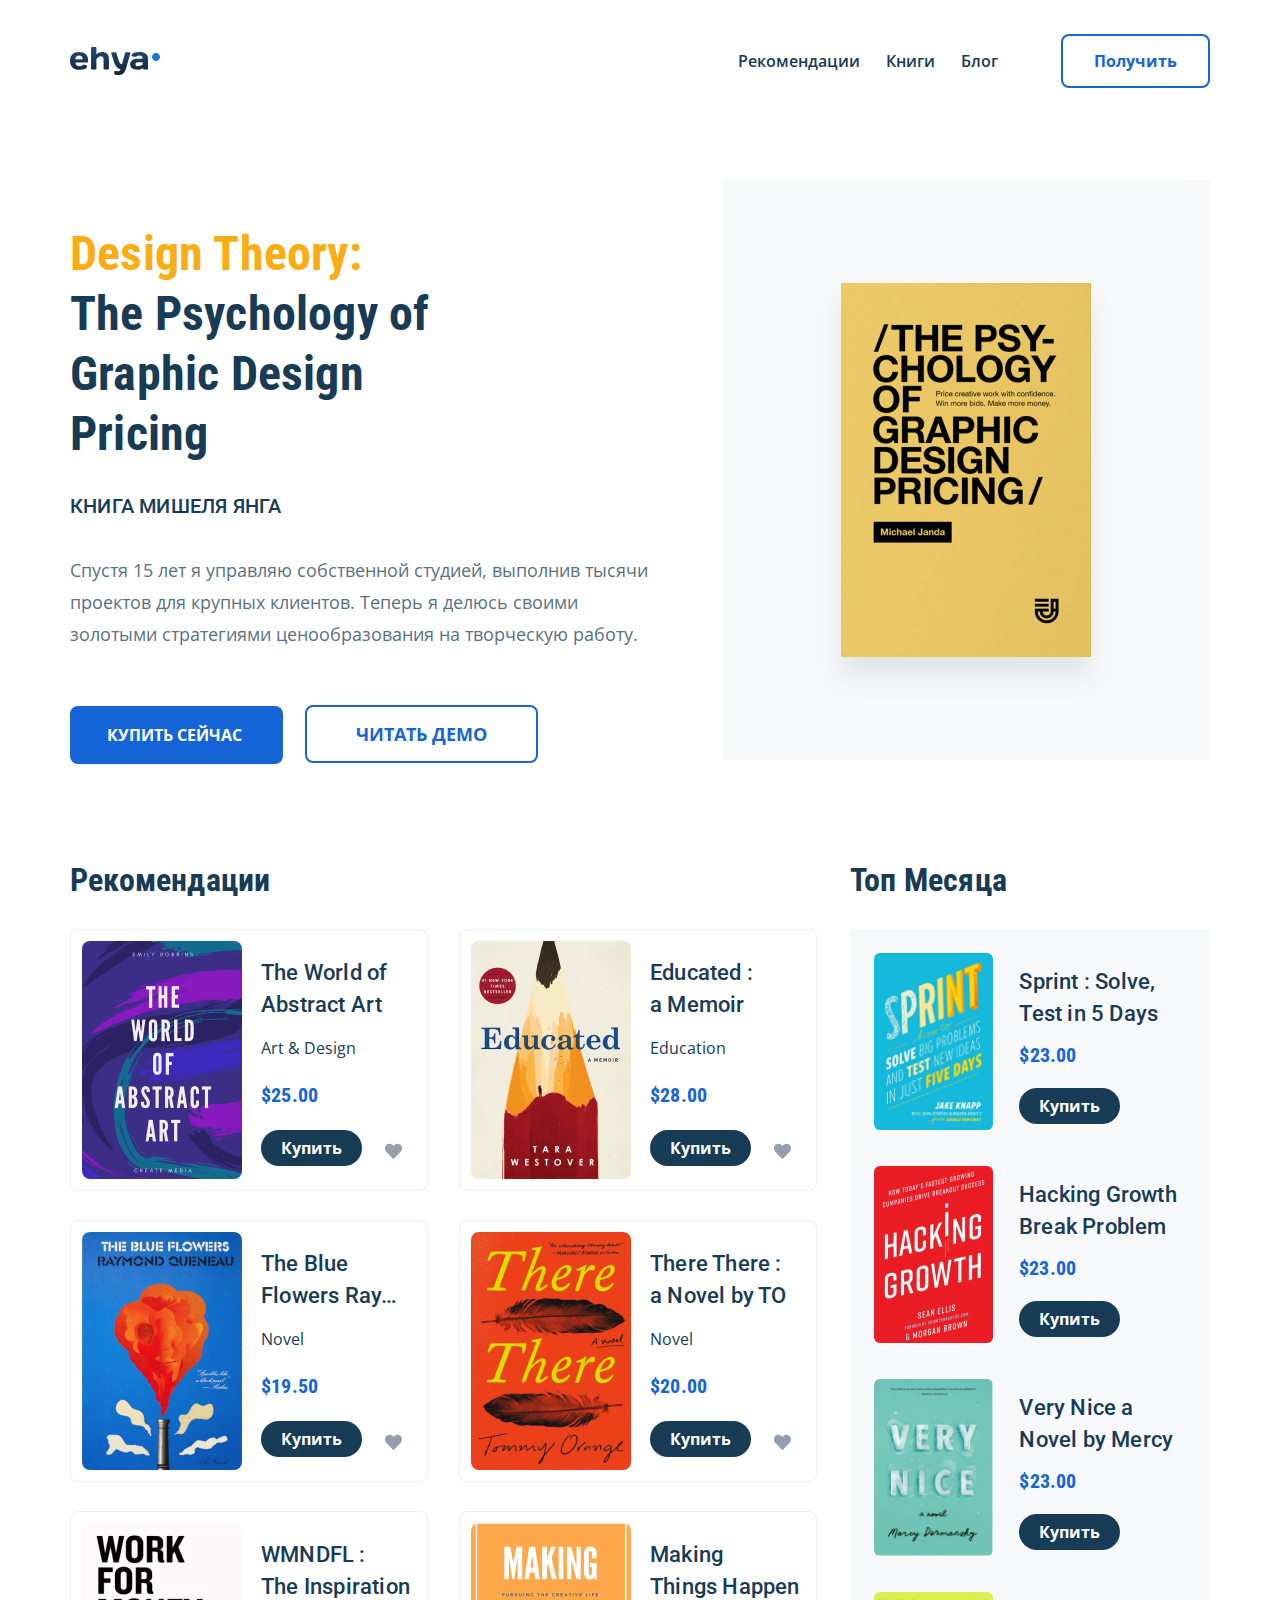
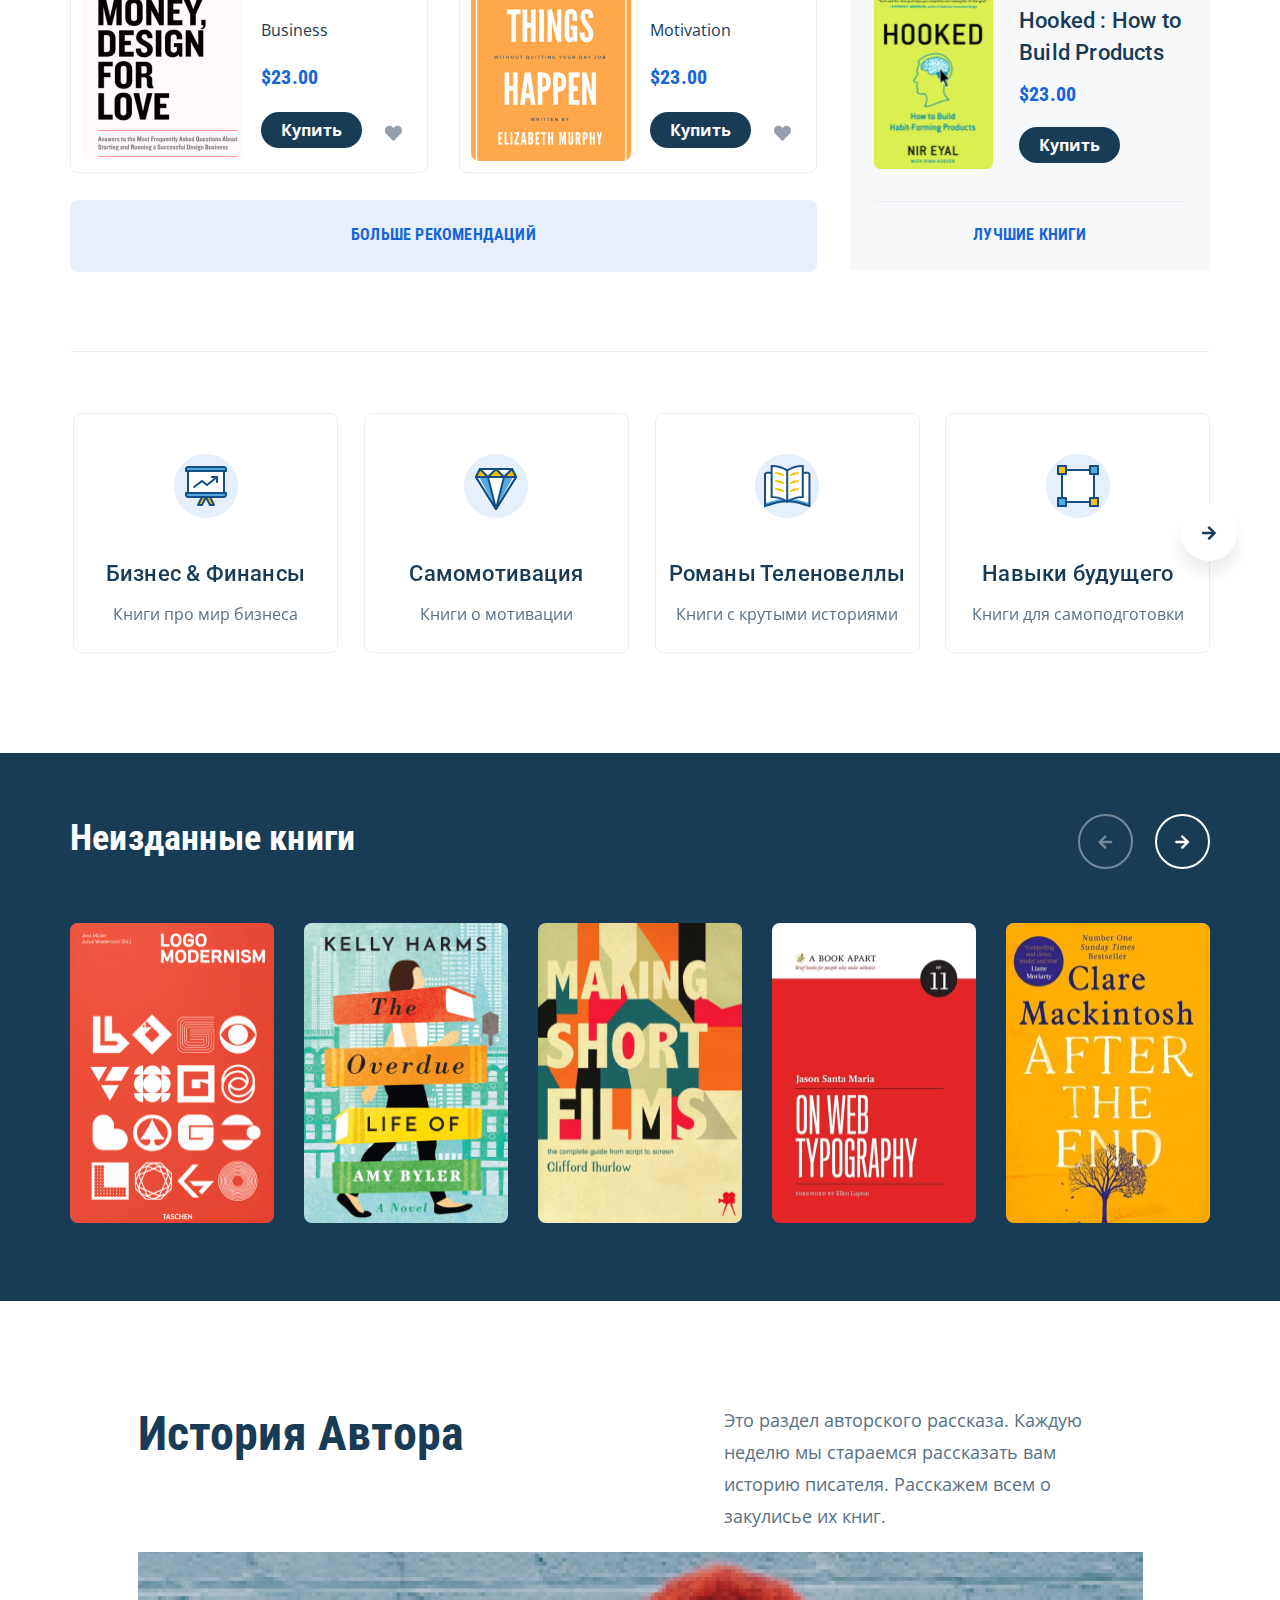
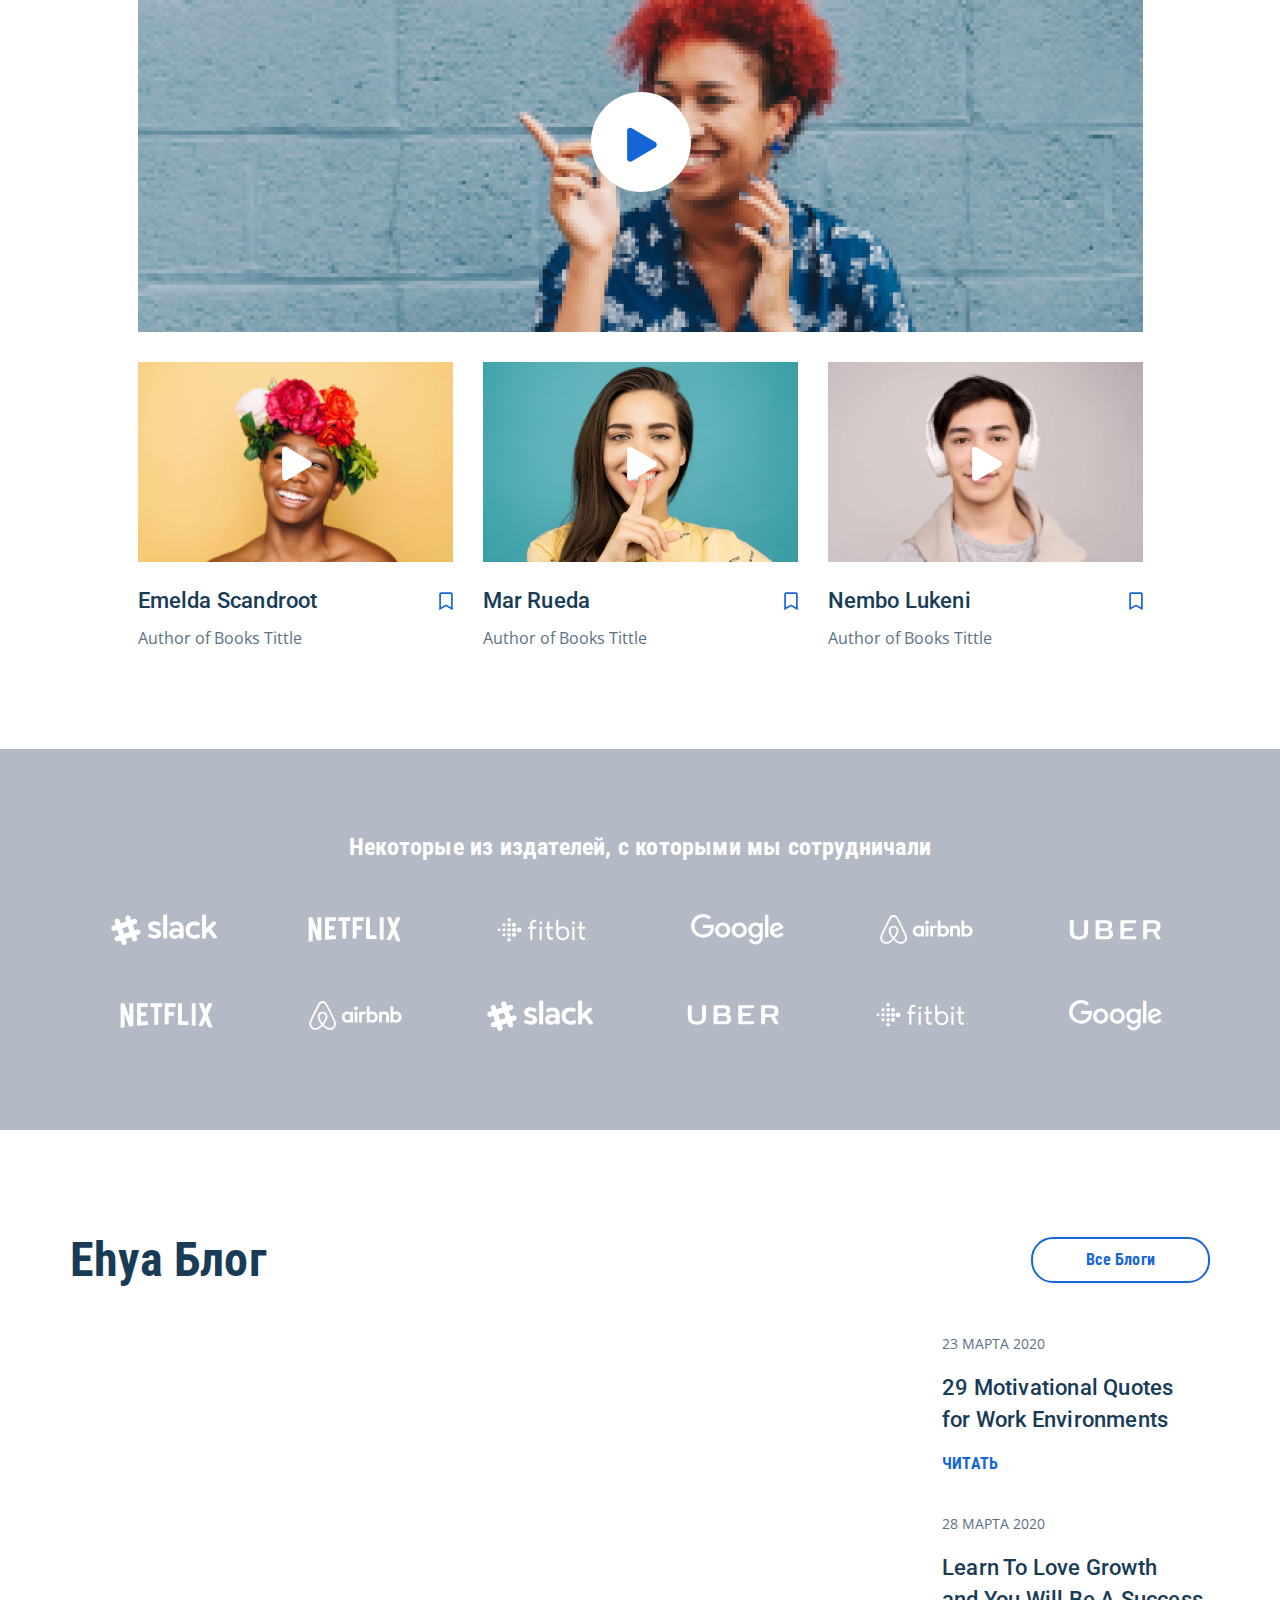
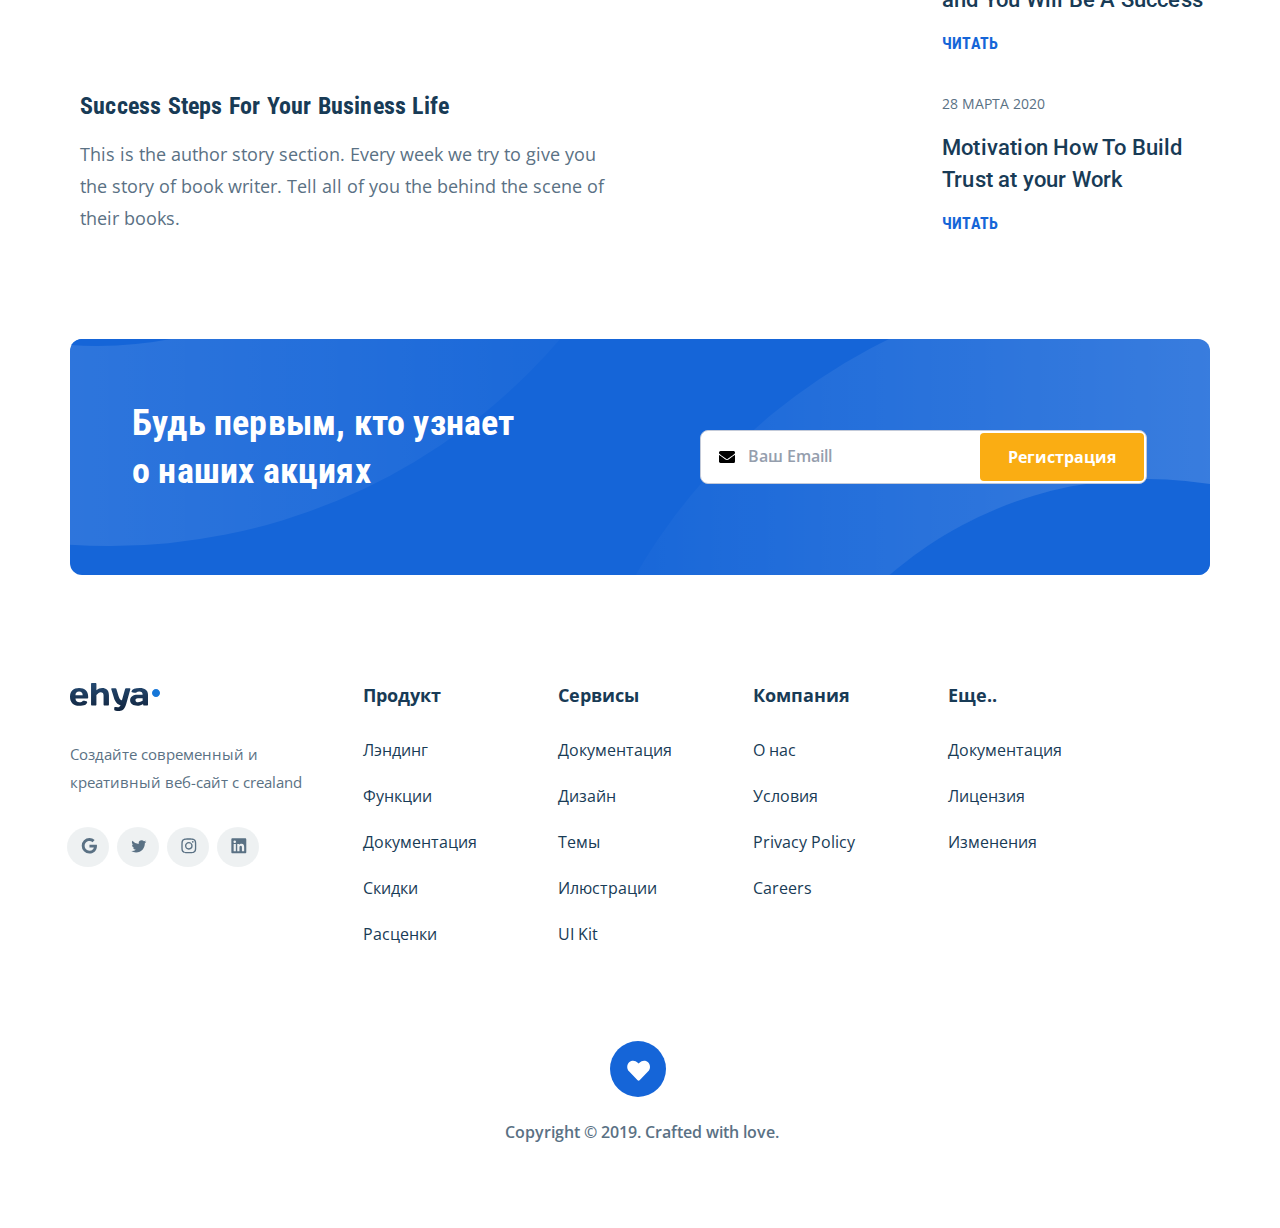
==== commit 68f9919a: "create: last changes 10.06.21 15:11" ====
--- a/index.html
+++ b/index.html
@@ -30,13 +30,13 @@
           <div class="info navbar__info">
             <ul class="info-menu">
               <li class="info-menu__item info-menu__item_mobile-hidden">
-                <a href="#" class="info-menu__link">Рекомендации</a>
+                <a href="#id1" class="info-menu__link">Рекомендации</a>
               </li>
               <li class="info-menu__item info-menu__item_mobile-hidden">
-                <a href="#" class="info-menu__link">Книги</a>
+                <a href="#id2" class="info-menu__link">Книги</a>
               </li>
               <li class="info-menu__item info-menu__item_mobile-hidden">
-                <a href="#" class="info-menu__link">Блог</a>
+                <a href="#id3" class="info-menu__link">Блог</a>
               </li>
             </ul>
             <button
@@ -53,13 +53,13 @@
             </button>
             <ul class="info-menu info-menu_mobile">
               <li class="info-menu__item info-menu__item_mobile-visible">
-                <a href="#" class="info-menu__link">Рекомендации</a>
+                <a href="#id4" class="info-menu__link">Рекомендации</a>
               </li>
               <li class="info-menu__item info-menu__item_mobile-visible">
-                <a href="#" class="info-menu__link">Книги</a>
+                <a href="#id5" class="info-menu__link">Книги</a>
               </li>
               <li class="info-menu__item info-menu__item_mobile-visible">
-                <a href="#" class="info-menu__link">Блог</a>
+                <a href="#id6" class="info-menu__link">Блог</a>
               </li>
               <li class="info-menu__item info-menu__item_mobile-visible">
                 <button
@@ -116,7 +116,8 @@
         </div>
       </div>
     </section>
-    <section class="board">
+    <section class="board" id="id1">
+      <div id="id4"></div>
       <div class="container">
         <div class="board-wrap">
           <div class="advice">
@@ -594,7 +595,8 @@
       <!-- </div>
       </div> -->
     </section>
-    <section class="unpublished">
+    <section class="unpublished" id="id2">
+      <div id="id5"></div>
       <div class="container">
         <div class="unpublished-top">
           <h2 class="unpublished-top__title">Неизданные книги</h2>
@@ -688,10 +690,15 @@
             рассказать вам историю писателя. Расскажем всем о закулисье их книг.
           </div>
         </div>
+
         <div class="history-medium">
           <div class="video history-medium__video">
             <!-- <img class="history-medium__img" src="img/history-1c.png" alt="" /> -->
-            <a data-fancybox href="https://www.youtube.com/watch?v=wInZ_WzVOvU">
+            <a
+              data-fancybox
+              href="https://www.youtube.com/watch?v=wInZ_WzVOvU"
+              class="history-medium__link"
+            >
               <svg class="history-medium__icon">
                 <use xlink:href="img/sprite.svg#play"></use>
               </svg>
@@ -865,7 +872,8 @@
         </div>
       </div>
     </section>
-    <section class="blog">
+    <section class="blog" id="id3">
+      <div id="id6"></div>
       <div class="container">
         <!-- <div class="blog-wrap"> -->
         <div class="blog-top">
@@ -952,8 +960,8 @@
       </div>
     </section>
     <section class="subscription">
-      <div class="subscription__circle_left"></div>
-      <div class="subscription__circle_right"></div>
+      <div class="subscription__circle subscription__circle_left"></div>
+      <div class="subscription__circle subscription__circle_right"></div>
 
       <div class="container">
         <div class="subscription-wrap">
@@ -1174,7 +1182,11 @@
       <!-- /.modal__dialog -->
     </div>
     <!-- /.modal -->
-
+    <div id="toTop">
+      <svg class="to-top">
+        <use xlink:href="img/sprite.svg#icon-top"></use>
+      </svg>
+    </div>
     <!-- <div class="circle">
       <div class="circle__left"></div>
       <div class="circle__right"></div>
--- a/css/style.css
+++ b/css/style.css
@@ -1,2 +1,2 @@
-*{box-sizing:border-box}html{overflow-x:hidden}body{font-family:'Open Sans', sans-serif;background-color:#fff;overflow-x:hidden;overflow-y:hidden}.container{max-width:1140px;margin:auto}img{max-width:100%}ul{padding-left:0px}.button{color:#1565D8;font-family:'Open Sans', sans-serif;font-style:normal;font-weight:bold;text-align:center;border:2px solid #1565D8;border-radius:8px;cursor:pointer;text-decoration:none}.invalid{color:#FAAD13;border-bottom:1px solid #FAAD13}h2{margin:0}.lock{overflow:hidden;position:fixed;width:100%;height:100vh}[name=name]::-moz-placeholder,[name=phone]::-moz-placeholder,[type=email]::-moz-placeholder,textarea::-moz-placeholder{padding-top:14px}/*! normalize.css v8.0.1 | MIT License | github.com/necolas/normalize.css */html{line-height:1.15;-webkit-text-size-adjust:100%}body{margin:0}main{display:block}h1{font-size:2em;margin:0.67em 0}hr{box-sizing:content-box;height:0;overflow:visible}pre{font-family:monospace, monospace;font-size:1em}a{background-color:transparent}abbr[title]{border-bottom:none;text-decoration:underline;text-decoration:underline dotted}b,strong{font-weight:bolder}code,kbd,samp{font-family:monospace, monospace;font-size:1em}small{font-size:80%}sub,sup{font-size:75%;line-height:0;position:relative;vertical-align:baseline}sub{bottom:-0.25em}sup{top:-0.5em}img{border-style:none}button,input,optgroup,select,textarea{font-family:inherit;font-size:100%;line-height:1.15;margin:0}button,input{overflow:visible}button,select{text-transform:none}button,[type="button"],[type="reset"],[type="submit"]{-webkit-appearance:button}button::-moz-focus-inner,[type="button"]::-moz-focus-inner,[type="reset"]::-moz-focus-inner,[type="submit"]::-moz-focus-inner{border-style:none;padding:0}button:-moz-focusring,[type="button"]:-moz-focusring,[type="reset"]:-moz-focusring,[type="submit"]:-moz-focusring{outline:1px dotted ButtonText}fieldset{padding:0.35em 0.75em 0.625em}legend{box-sizing:border-box;color:inherit;display:table;max-width:100%;padding:0;white-space:normal}progress{vertical-align:baseline}textarea{overflow:auto}[type="checkbox"],[type="radio"]{box-sizing:border-box;padding:0}[type="number"]::-webkit-inner-spin-button,[type="number"]::-webkit-outer-spin-button{height:auto}[type="search"]{-webkit-appearance:textfield;outline-offset:-2px}[type="search"]::-webkit-search-decoration{-webkit-appearance:none}::-webkit-file-upload-button{-webkit-appearance:button;font:inherit}details{display:block}summary{display:list-item}template{display:none}[hidden]{display:none}.navbar{padding-top:34px;padding-bottom:26px;background-color:#fff}.navbar-wrap{display:flex;align-items:center;justify-content:space-between}.navbar__info{display:flex}.navbar__button{display:none}.logo{width:90px;height:28px}.logo__image{width:100%;height:100%}.info-menu{display:flex;list-style-type:none}.info-menu__button_mobile-visible{display:none}.info-menu_mobile{display:none}.info-menu__item{margin-left:13px;margin-right:13px}.info-menu__link{font-family:Open Sans;font-style:normal;font-weight:600;font-size:16px;line-height:22px;text-align:center;text-decoration:none;color:#183B56}.info-menu__link:hover{color:#347fba}.info__button,.info-menu__button{margin-left:50px;padding:8px 31px;font-size:16px;line-height:22px;background-color:#fff}.info__button:hover,.info-menu__button:hover{color:#639df0}.book{margin-top:66px;margin-bottom:50px}.book-wrap{display:flex;justify-content:space-between;align-items:flex-start}.book__info{max-width:585px}.book-title{color:#FAAD13;font-family:Roboto Condensed;font-style:normal;font-weight:bold;font-size:48px;line-height:60px;letter-spacing:0.2px;max-width:443px;margin-top:44px;margin-bottom:30px}.book-title__part{color:#183B56}.book__subtitle{font-family:Roboto;font-style:normal;font-weight:500;font-size:20px;line-height:24px;letter-spacing:0.2px;color:#183B56;text-transform:uppercase}.book__text{font-family:Open Sans;font-style:normal;font-weight:normal;font-size:18px;line-height:32px;color:#5A7184;margin-top:36px;margin-bottom:72px}.book-image{height:580px;width:488px;display:flex;justify-content:center;align-items:center;background-color:rgba(179,186,197,0.1)}.book-image__wrapper{position:absolute;height:374px;width:250px;background-color:rgba(0,0,0,0.0001);box-shadow:0px 20px 24px rgba(0,0,0,0.08)}.book-image__img{opacity:1;position:absolute;z-index:98;width:100%;height:100%;object-fit:cover}.book__button{font-family:Open Sans;font-style:normal;font-weight:bold;font-size:16px;line-height:22px;text-align:center;text-transform:uppercase;padding:18px 37px}.book__button:hover{color:#639df0}.book__button_left{color:#fff;background-color:#1565D8;border:none}.book__button_right{padding:15px 49px;margin-left:22px;font-family:Open Sans;font-style:normal;font-weight:bold;font-size:18px;line-height:25px;background-color:#fff}.board{margin-top:100px;margin-bottom:79px}.board-wrap{display:flex;justify-content:space-between}.advice{max-width:747px}.advice__more-books{display:flex;justify-content:center;text-transform:uppercase;margin-top:27px;background-color:rgba(21,101,216,0.1);border-radius:8px}.advice__link{text-decoration:none;font-family:Roboto Condensed;font-style:normal;font-weight:bold;font-size:16px;line-height:20px;text-align:center;letter-spacing:0.2px;color:#1565D8;padding-top:25px;padding-bottom:27px;width:100%}.advice__link:hover{color:#639df0}.advice-wrap{display:flex;justify-content:space-between;align-items:flex-start;flex-wrap:wrap}.advice__title{font-family:Roboto Condensed;font-style:normal;font-weight:bold;font-size:32px;line-height:40px;letter-spacing:0.2px;color:#183B56}.advice__button{color:#fff;font-family:Open Sans;font-style:normal;font-weight:bold;font-size:16px;line-height:22px;border-radius:2000px;border:none;background-color:#183B56;padding:7px 20px}.advice__button:hover{color:#639df0}.advice-card{border:1px solid #ECEEF2;border-radius:8px;display:flex;justify-content:space-between;max-width:358px;min-height:260px;padding:11px 0 11px 11px;margin-top:29px}.advice-card-wrapper{min-width:160px;height:238px}.advice-card-wrapper__img{height:100%;width:100%;object-fit:cover;border-radius:8px}.advice-card-info{padding:16px 16px 13px 19px;display:flex;flex-direction:column;justify-content:space-between;min-width:189px}.advice-card-info__title{font-family:Roboto;font-style:normal;font-weight:500;font-size:22px;line-height:32px;letter-spacing:0.2px;color:#183B56}.advice-card-info__subtitle{font-family:Open Sans;font-style:normal;font-weight:normal;font-size:16px;line-height:22px;color:#183B56;margin-top:-7px}.advice-card-info__price{font-family:Roboto Condensed;font-style:normal;font-weight:bold;font-size:20px;line-height:24px;letter-spacing:0.2px;color:#1565D8}.advice-like__img{width:18px;height:21px;fill:#959ead;margin-top:10px;margin-right:13px;cursor:pointer}.advice-like__img_red{fill:red}.data{display:flex;justify-content:space-between;align-items:center}.the-best{max-width:360px;border-radius:8px}.the-best__best-books{display:flex;justify-content:center;text-transform:uppercase;margin-top:14px}.the-best__link{text-decoration:none;font-family:Roboto Condensed;font-style:normal;font-weight:bold;font-size:16px;line-height:20px;text-align:center;letter-spacing:0.2px;color:#1565D8;position:relative;padding-top:30px;padding-bottom:25px;width:100%}.the-best__link:after{content:"";display:block;width:312px;height:1px;background-color:#ECEEF2;position:absolute;top:6px;left:25px;z-index:119}.the-best__link:hover{color:#639df0}.the-best__button{font-family:Open Sans;font-style:normal;font-weight:bold;font-size:16px;line-height:22px;color:#fff;padding:7px 20px;background-color:#183B56;border-radius:2000px;border:none}.the-best__button:hover{color:#639df0}.the-best-wrap{display:flex;flex-direction:column;margin-top:29px;background-color:rgba(179,186,197,0.1)}.the-best-card{display:flex;padding:24px 0px 12px 24px}.the-best-card-wrapper{min-width:119px;height:177px}.the-best-card-wrapper__img{width:100%;height:100%;object-fit:cover;border-radius:6px}.the-best-card-info{display:flex;flex-direction:column;justify-content:space-between;padding:13px 22px 6px 26px}.the-best-card-info__title{font-family:Roboto;font-style:normal;font-weight:500;font-size:22px;line-height:32px;letter-spacing:0.2px;color:#183B56}.the-best-card-info__price{font-family:Roboto Condensed;font-style:normal;font-weight:bold;font-size:20px;line-height:24px;letter-spacing:0.2px;color:#1565D8;margin-top:-9px}.the-best__title{font-family:Roboto Condensed;font-style:normal;font-weight:bold;font-size:32px;line-height:40px;letter-spacing:0.2px;color:#183B56}.catalog{margin-top:61px;margin-bottom:84px}.catalog-wrap{position:relative}.catalog-wrap:after{content:"";display:block;width:100%;height:1px;background-color:#ECEEF2;position:absolute;top:0px;left:0;z-index:119}.catalog-slider{display:flex;margin-left:3px}.catalog-slider__img{width:64px;height:64px}.catalog-slider__slide{max-width:265px;width:265px;display:flex;flex-direction:column;align-items:center;justify-content:space-between;margin-top:46px;border:1px solid #ECEEF2;border-radius:8px;padding-top:40px;padding-bottom:27px;height:240px}.catalog__slider_mobile-visible{display:none}.catalog__title{font-family:Roboto;font-style:normal;font-weight:500;font-size:22px;line-height:32px;text-align:center;letter-spacing:0.2px;color:#183B56;margin-top:19px}.catalog__subtitle{font-family:Open Sans;font-style:normal;font-weight:normal;font-size:16px;line-height:22px;text-align:center;color:#5A7184;margin-top:-7px;display:flex;justify-content:center}.owl-nav{position:absolute;top:45%;right:0;transform:translateY(-50%);z-index:99;width:14px;height:18px;border:none;cursor:pointer;background-repeat:no-repeat;background-position:center;background-size:10px;background-color:transparent}.owl-next{position:absolute;right:-32px;background-size:100%;z-index:145;display:block}.owl-next:after{content:"";background-image:url(../img/arrow-next.svg);background-repeat:no-repeat;background-position:center;display:block;width:56px;height:56px;border-radius:100%;background-color:#fff;box-shadow:0px 12px 16px rgba(0,0,0,0.08);position:relative;top:5px;left:0px;z-index:5}.owl-next:hover{background-color:none}.owl-prev{display:none}.owl-theme .owl-nav [class*="owl-"]:hover{background:none}.owl-item{list-style-type:none}.owl-dots{display:none}.unpublished{background-color:#183B56;padding-top:61px;padding-bottom:75px}.unpublished-top{display:flex;justify-content:space-between;margin-bottom:54px}.unpublished-top__buttons{display:flex;min-width:132px;justify-content:space-between}.unpublished-top__title{font-family:Roboto Condensed;font-style:normal;font-weight:bold;font-size:36px;line-height:48px;letter-spacing:0.2px;color:#fff}.unpublished__slider{display:flex;justify-content:space-between}.unpublished-slider__link{border-radius:8px;min-height:100%;width:100%;display:inline-block;line-height:0}.unpublished-slider__link:hover .unpublished-slider__img{filter:brightness(1.1) grayscale(1.1) opacity(0.5)}.unpublished-slider__disabled{opacity:0.4}.unpublished-slider__img{border-radius:8px;background:#1565D8;transition:filter 0.3s linear}.unpublished__button{width:55px;height:55px;border-radius:100%;border:2px solid #fff;cursor:pointer;background-repeat:no-repeat;background-position:center}.unpublished__button_next{background-image:url(../img/arrow-next-2.svg);border:2px solid #fff}.unpublished__button_prev{background-image:url(../img/arrow-prev.svg);border:2px solid #fff}.unpublished__button__slide{height:298px;max-width:204px;width:204px}.unpublished__button__img{height:100%;width:100%;object-fit:cover;box-shadow:0px 12px 16px rgba(0,0,0,0.08);border-radius:8px}.unpublished-slider__disabled{color:#5A7184}.history{margin-top:103px;margin-bottom:100px}.history__container{max-width:1005px}.history-top{display:flex;justify-content:space-between;align-items:flex-start;margin-right:39px;margin-bottom:20px}.history-top__new{display:block}.history-top__title{font-family:Roboto Condensed;font-style:normal;font-weight:bold;font-size:48px;line-height:60px;letter-spacing:0.2px;color:#183B56}.history-top__subtitle{font-family:Open Sans;font-style:normal;font-weight:normal;font-size:18px;line-height:32px;color:#5A7184;max-width:380px;text-align-last:left}.history-medium{margin-bottom:-70px}.history-medium__video{position:relative;height:380px;max-width:1005px;background-image:url(../img/history-1d.png)}.history-medium__img{height:100%;width:100%;object-fit:cover}.history-medium__icon{width:30px;height:39px;fill:#1565D8;position:absolute;top:50%;transform:translateY(-50%);left:488px;z-index:96}.history-medium__icon:hover{fill:#4c8eee}.history-medium:after{content:"";background-repeat:no-repeat;background-position:center;display:block;width:100px;height:100px;border-radius:100%;background-color:#fff;position:relative;left:453px;top:-243px;z-index:5}.history-bottom{display:flex;justify-content:space-between}.history-bottom__title{font-family:Roboto;font-style:normal;font-weight:500;font-size:22px;line-height:32px;letter-spacing:0.2px;color:#183B56}.history-bottom__subtitle{font-family:Open Sans;font-style:normal;font-weight:normal;font-size:16px;line-height:22px;margin-top:10px;color:#5A7184}.history-bottom__video{position:relative;height:200px;max-width:315px}.history-bottom__video-3{position:relative;height:200px;max-width:315px;width:315px;background-position:center center;background-size:100%;background-repeat:no-repeat;background-image:url(../img/history-3.png)}.history-bottom__img{height:100%;width:100%;object-fit:cover}.history-bottom__icon{width:30px;height:39px;fill:#fff;position:absolute;top:51%;transform:translateY(-50%);left:144px;z-index:96}.history-bottom__icon:hover{fill:#d9d9d9}.history-bottom__icon-plus{width:14px;height:21px;fill:#1565D8}.history-bottom__info{display:flex;justify-content:space-between;align-items:center;margin-top:23px}.cooperation{background-color:#B3BAC5;padding-top:82px;padding-bottom:96px}.cooperation__title{color:#fff;text-align:center;font-family:Roboto Condensed;font-style:normal;font-weight:bold;font-size:24px;line-height:32px;text-align:center;letter-spacing:0.2px}.cooperation__wrapper{display:flex;justify-content:space-between;align-items:center;flex-wrap:wrap}.cooperation__company{margin-top:51px}.cooperation__img{width:190px;height:32px}.cooperation-icon,.cooperation_9{width:109px;height:31px;fill:#fff;margin-left:40px;margin-right:44px}.cooperation-icon_2,.cooperation-icon_7,.cooperation_9_2,.cooperation_9_7{width:95px;height:25px;margin-left:44px;margin-right:47px}.cooperation-icon_3,.cooperation-icon_11,.cooperation_9_3,.cooperation_9_11{width:95px;height:24px;margin-left:47px;margin-right:49px}.cooperation-icon_4,.cooperation-icon_12,.cooperation_9_4,.cooperation_9_12{width:95px;height:31px;margin-left:49px;margin-right:47px}.cooperation-icon_5,.cooperation-icon_8,.cooperation_9_5,.cooperation_9_8{width:95px;height:29px;margin-left:47px;margin-right:47px}.cooperation-icon_6,.cooperation-icon_10,.cooperation_9_6,.cooperation_9_10{width:95px;height:20px;margin-left:47px;margin-right:47px}.cooperation-icon_7,.cooperation_9_7{margin-left:49px}.cooperation-icon_8,.cooperation_9_8{margin-right:41px}.cooperation-icon_9,.cooperation_9_9{margin-left:42px}.blog{padding-top:100px;padding-bottom:50px;position:relative;z-index:25;background-color:#fff}.blog-top{display:flex;justify-content:space-between;align-items:center;max-height:60px}.blog-top__title{font-family:Roboto Condensed;font-style:normal;font-weight:bold;font-size:48px;line-height:60px;letter-spacing:0.2px;color:#183B56}.blog__button{font-family:Roboto Condensed;font-style:normal;font-weight:bold;font-size:16px;line-height:20px;text-align:center;letter-spacing:0.2px;border-radius:22px;border:2px solid #1565D8;padding:11px 53px}.blog__button:hover{color:#639df0}.blog-middle{display:flex;margin-top:39px}.blog-middle__wrap{width:556px;height:330px;margin-bottom:31px}.blog-middle__img{width:100%;height:100%;object-fit:cover;border-radius:8px}.blog-middle__title{font-family:Roboto Condensed;font-style:normal;font-weight:bold;font-size:24px;line-height:32px;letter-spacing:0.2px;color:#183B56;margin-top:30px;margin-left:10px;text-decoration:none}.blog-middle__text{font-family:Open Sans;font-style:normal;font-weight:normal;font-size:18px;line-height:32px;color:#5A7184;max-width:536px;margin-top:16px;margin-left:10px}.blog-middle__first-state{margin-right:30px}.blog-middle__order-state{min-height:510px;display:flex;flex-direction:column;justify-content:space-between}.blog-middle__state{display:flex}.blog-middle__wrapper{min-width:250px;height:150px}.blog-middle__image{width:100%;height:100%;object-fit:cover;border-radius:8px}.blog-middle__info{padding-left:36px;padding-top:5px;padding-bottom:5px;min-height:138px;display:flex;flex-direction:column;justify-content:space-between}.blog-middle__date{font-family:Open Sans;font-style:normal;font-weight:normal;font-size:14px;line-height:20px;color:#5A7184}.blog-middle__order-title{font-family:Roboto;font-style:normal;font-weight:500;font-size:22px;line-height:32px;letter-spacing:0.2px;color:#183B56;text-decoration:none}.blog-middle__read{font-family:Roboto Condensed;font-style:normal;font-weight:bold;font-size:16px;line-height:20px;letter-spacing:0.2px;text-decoration:none;color:#1565D8}.blog-middle__read:hover{color:#639df0}.subscription{padding-top:50px}.subscription__title{font-family:Roboto Condensed;font-style:normal;font-weight:bold;font-size:36px;line-height:48px;letter-spacing:0.2px;color:#fff;max-width:393px;margin:0;position:relative}.subscription__title::after{content:"";position:absolute;top:-1039px;left:-615px;display:block;width:1186px;height:1186px;border-radius:593px;background:linear-gradient(270deg, rgba(255,255,255,0.0001) 0%, #fff 99.73%);opacity:0.2;z-index:-11}.subscription__title::before{position:absolute;content:"";top:-839px;left:-428px;display:block;width:786px;height:786px;border-radius:593px;background-color:#1565D8;z-index:-10}.subscription-wrap{background-color:#1565D8;border-radius:12px;padding-top:60px;padding-bottom:80px;padding-left:62px;padding-right:63px;display:flex;justify-content:space-between;align-items:center;position:relative;overflow:hidden;z-index:4}.subscription-wrap::after{content:"";position:absolute;top:-60px;left:486px;display:block;width:1186px;height:1186px;border-radius:593px;background:linear-gradient(270deg, #fff 28.21%, rgba(255,255,255,0.0001) 99.73%);opacity:0.2;z-index:1}.subscription-wrap::before{position:absolute;content:"";top:140px;left:684px;display:block;width:786px;height:786px;border-radius:593px;background-color:#1565D8;z-index:2}.subscription__subscribe{margin-top:21px}.subscribe{min-width:447px;height:56px;position:relative;z-index:2388}.subscribe__icon{width:16px;height:18px;position:absolute;top:18px;left:19px}.subscribe__input{display:block;width:447px;border:1px solid #C3CAD9;border-radius:8px;padding-left:47px;padding-right:193px;padding-top:17px;padding-bottom:17px;max-height:54px}.subscribe__input[type=email]::placeholder{font-family:Open Sans;font-style:normal;font-weight:600;font-size:16px;line-height:22px;color:#959ead}.subscribe__input-group{max-width:285px}.subscribe__button{height:48px;display:flex;align-items:center;padding:20px 28px;background-color:#FAAD13;position:absolute;top:3px;right:3px;border:none;color:#fff;border-radius:4px;font-family:Open Sans;font-style:normal;font-weight:bold;font-size:16px;line-height:22px;text-align:center}.subscribe__button:hover{background-color:#fbbe45}.footer{padding-bottom:85px}.footer__text{font-family:Open Sans;font-style:normal;font-weight:600;font-size:16px;line-height:22px;text-align:center;color:#5A7184;margin-top:24px}.footer__ref{text-decoration:none;color:#183B56}.footer__ref:hover{color:#639df0}.footer__main{margin-right:61px}.footer__subtitle{max-width:250px}.footer__list{min-width:165px;margin-right:30px}.footer__title{font-family:Open Sans;font-style:normal;font-weight:bold;font-size:18px;line-height:25px;color:#183B56;padding-bottom:15px;margin:0}.footer__item{list-style-type:none;padding-bottom:24px;font-family:Open Sans;font-style:normal;font-weight:normal;font-size:16px;line-height:22px;color:#183B56}.footer__navigation{display:flex}.footer-wrap{display:flex;padding-top:108px;align-items:flex-start}.footer__subtitle{font-family:Open Sans;font-style:normal;font-weight:normal;font-size:15px;line-height:28px;color:#5A7184;margin-top:25px}.footer__social-network{display:flex;margin-top:31px;margin-left:-3px}.footer__link{position:relative;margin-right:8px}.footer__link:after{content:"";background-repeat:no-repeat;background-position:center;display:block;width:42px;height:40px;border-radius:100%;background-color:rgba(90,113,132,0.1);position:relative;left:0px;top:0px;z-index:1}.footer__icon{position:absolute;z-index:2;fill:#5A7184;left:14px;top:10px;width:16px;height:18px}.footer__icon:hover{fill:#639df0}.footer__bottom{display:flex;flex-direction:column;align-items:center;margin-top:56px;margin-left:3px}.footer__links{position:relative;margin-right:8px}.footer__links:after{content:"";background-repeat:no-repeat;background-position:center;display:block;width:56px;height:56px;border-radius:100%;background-color:#1565D8;position:relative;left:0px;top:0px;z-index:1}.footer__icons{position:absolute;z-index:2;fill:#fff;left:16px;top:16px;width:24px;height:28px}.modal__overlay{position:fixed;left:0;top:0;right:0;bottom:0;background-color:rgba(179,186,197,0.4);z-index:100;visibility:hidden;opacity:0;transition:opacity 0.2s}.modal__overlay--visible{visibility:visible;opacity:1}.modal__dialog{position:fixed;top:50%;left:50%;width:478px;padding:33px 88px;background-color:#183B56;transform:translate(-50%, -50%);color:#fff;border-radius:8px;z-index:101;visibility:hidden;opacity:0;transition:opacity 0.2s}.modal__dialog--visible{visibility:visible;opacity:1}.modal__close{position:absolute;right:17px;top:18px;text-decoration:none;cursor:pointer}.modal__title{font-style:normal;font-weight:bold;font-size:18px;line-height:23px;margin-bottom:2px;text-transform:uppercase;text-align:center;margin-top:1px;margin-bottom:15px}.modal__input{width:300px;max-width:300px;background-color:#fff;border-radius:4px;border:none;padding:0 23px;height:50px}.modal__input-group{width:100%;min-height:80px}.modal__message{width:100%;min-height:123px;margin-top:15px;background-color:#fff;border-radius:4px;padding:18px 23px;border:none;max-width:539px;height:123px;resize:none}.modal__button{min-width:140px;min-height:50px}.modal__info{font-style:normal;font-weight:bold;font-size:12px;line-height:15px;margin-top:12px;color:#E0E0E0}.modal__block{display:flex;justify-content:space-between;align-items:center;width:100%}.modal__input-group [name=name]::placeholder,.modal__input-group [name=phone]::placeholder,.modal__input-group [type=email]::placeholder{font-family:Open Sans;font-style:normal;font-weight:600;font-size:16px;line-height:22px;color:#959ead}.modal__form textarea::placeholder{font-family:Open Sans;font-style:normal;font-weight:600;font-size:16px;line-height:22px;color:#959ead}.thanks{padding-top:30px;padding-bottom:30px}.thanks__title{text-transform:uppercase;font-family:Roboto Condensed;font-style:normal;font-weight:bold;font-size:32px;line-height:40px;letter-spacing:0.2px;color:#183B56}.thanks__subtitle{font-family:Open Sans;font-style:normal;font-weight:normal;font-size:16px;line-height:22px;color:#183B56;margin-top:10px}.thanks__button{font-family:Open Sans;font-style:normal;font-weight:bold;font-size:16px;line-height:22px;text-align:center;text-transform:uppercase;padding:18px 10px;margin-top:25px;display:flex;justify-content:center;min-width:165px;max-width:280px;text-decoration:none}@media (max-width: 1200px){.container{max-width:960px}.catalog-slider__slide{max-width:460px;width:100%}.book{margin-top:30px}.book__text{max-width:500px}.board{margin-top:100px;margin-bottom:50px}.board-wrap{flex-direction:column}.advice{max-width:960px}.advice-card{max-width:465px;width:465px}.advice-card-info{min-width:290px}.blog{padding-top:50px}.blog-middle__wrap{width:470px}.blog-middle__wrapper{width:220px;min-width:220px}.blog-middle__date{font-size:12px}.blog-middle__read{font-size:14px}.blog-middle__order-title{font-size:16px}.blog-middle__text{max-width:460px}.footer__main{margin-right:20px}.footer__list{margin-right:5px}.footer-wrap{padding-top:100px}.cooperation{padding-top:50px;padding-bottom:50px}.cooperation__img{width:290px;display:flex;justify-content:center}.the-best{max-width:960px;margin-top:40px}.the-best__best-books{min-width:960px}.the-best-wrap{flex-direction:row;flex-wrap:wrap}.the-best-card{width:479px}.the-best__link::after{width:958px;left:0px}.history{margin-top:50px;margin-bottom:50px}.history-medium{margin-bottom:-85px}.history-bottom__video{max-width:306px}.owl-next{position:relative;z-index:-10;left:-30px}.owl-next::after{left:25px;top:-11px}.subscription__title{font-size:32px}.owl-nav{right:40px}.unpublished{padding-top:50px;padding-bottom:50px}.modal__dialog{width:398px;padding-left:50px;padding-right:50px}}@media (max-width: 992px){.container{max-width:700px}.book{margin-top:36px}.book-wrap{display:flex;flex-direction:column;align-items:center}.book__info{display:flex;flex-direction:column;align-items:center}.book-title{text-align:center;margin-top:0}.book-image{margin-top:36px}.book__text{text-align:center}.button-wrapper{display:flex;justify-content:center}.blog-middle{flex-direction:column;align-items:center}.blog-middle__first-state{margin-bottom:25px}.footer-wrap{flex-direction:column}.the-best__best-books{min-width:700px}.the-best-card{width:348px}.the-best__link::after{width:689px;left:7px}.owl-nav{right:30px}.owl-next:after{left:17px}.advice-card{max-width:340px;width:340px}.advice-card-info{min-width:172px}.history-bottom__sect:nth-child(3){display:none}.history-bottom__video{max-width:340px;width:340px}.history-bottom__video-3{max-width:340px;width:340px}.history-bottom__icon{left:155px}.history-medium__video{background-position:center center;background-repeat:no-repeat;background-size:700px}.history-medium::after{left:299px}.history-medium__icon{left:337px}.subscription-wrap{flex-direction:column}.subscription__title{margin-left:-103px}.advice-like__img{margin-top:6px;margin-right:3px}.cooperation__img{width:220px}.footer__main{margin-bottom:25px}.footer__list{min-width:170px}.modal__dialog{min-width:310px;padding:20px 35px}.info-menu__link:hover{color:#183B56}.info__button:hover,.info-menu__button:hover{color:#1565D8}.book__button:hover{color:#fff}.book__button_right:hover{color:#1565D8}.advice__button:hover{color:#fff}.advice__link:hover{color:#1565D8}.the-best__button:hover{color:#fff}.the-best__link:hover{color:#1565D8}.blog__button:hover{color:#1565D8}.blog-middle__read:hover{color:#1565D8}.subscribe__button:hover{background-color:#FAAD13}.footer__ref:hover{color:#183B56}.footer__icon:hover{fill:#5A7184}.history-medium__icon:hover{fill:#1565D8}.history-bottom__icon:hover{fill:#fff}.unpublished-slider:hover .unpublished-slider__img{filter:none}.modal__dialog{width:368px}}@media (max-width: 767px){.container{max-width:576px;width:92%}.navbar{padding-top:20px}.navbar-wrap{align-items:flex-start;align-items:center}.navbar__button{width:22px;height:18px;padding:0;display:flex;align-items:center;justify-content:space-between;flex-direction:column;border:none;background-color:#fff}.navbar_fixed{position:fixed;left:0;top:0;right:0;z-index:99}.info-menu,.info__button{display:none}.info-menu_mobile{background-color:#fff;position:fixed;left:0;right:0;bottom:0;top:59px}.info-menu_mobile-visible{display:flex;flex-direction:column;justify-content:flex-start;align-items:center;margin-top:15px;margin-bottom:0}.info-menu__button_mobile-visible{display:block;margin-left:0}.info-menu__item_mobile-visible{margin-bottom:15px}.info__button_mobile-visible{display:block}.button__line{width:22px;height:2px;background-color:#3A4C66}.history-bottom__video{max-width:250px;width:250px;margin-top:21px;height:159px}.history-bottom__video-3{max-width:250px;width:250px;margin-bottom:-23px}.footer__navigation{flex-wrap:wrap}.footer__list{min-width:200px}.the-best__best-books{min-width:535px;width:90%}.the-best__link::after{width:537px;left:0px}.catalog-slider__slide{max-width:250px}.history-top{flex-direction:column;align-items:center;margin-right:0}.history-top__subtitle{text-align:left}.advice-card{max-width:550px;width:90%}.advice-card-info{max-width:350px;width:100%}.history-medium::after{left:50%;transform:translateX(-50%)}.history-medium__icon{left:48%;transform:translateY(-48%)}.history-bottom__icon{left:45%}.book-title{margin-top:44px}.board{margin-top:50px}.thanks{padding-top:100px;padding-bottom:0px}.modal__block{display:flex;flex-direction:column-reverse;align-items:flex-start}.modal__dialog{overflow-y:auto;max-height:100vh;padding-top:55px;padding-bottom:55px}.modal__close{top:30px}.modal__info{margin-bottom:12px;margin-top:0}.info-menu_mobile-visible{overflow-y:auto;max-height:100vh}}@media (max-width: 576px){.container{max-width:480px;width:92%}.the-best__best-books{min-width:440px}.the-best__link::after{width:438px;left:2px}.history-bottom__subtitle{font-size:14px}.history-bottom__title{font-size:18px}.history-bottom__video{max-width:200px;width:200px;margin-top:21px;height:159px}.history-bottom__video-3{max-width:200px;width:200px;margin-bottom:-23px;background-size:250px}.book-image{width:430px}.subscription__title{font-size:30px;margin-left:-80px}.subscribe{margin-left:45px}.subscribe__input{width:380px}.subscribe__button{right:70px}.blog-middle__wrap{width:400px}.catalog{margin-bottom:40px}.catalog__title{font-size:18px}.catalog__subtitle{font-size:14px}.history{margin-top:50px;margin-bottom:50px}.history-medium::after{left:51%;transform:translateX(-51%)}.button-wrapper{display:flex;flex-direction:column;justify-content:space-between}.book__text{margin-bottom:30px}.book__button_left{padding:9px 20px}.book__button_right{margin-top:15px;margin-left:0;padding:7px 27px;font-size:16px;line-height:22px}.board{margin-top:50px;margin-bottom:50px}.cooperation{padding-top:50px;padding-bottom:50px}.blog{padding-top:50px;padding-bottom:0}.footer-wrap{padding-top:50px}.modal__input{height:40px}.modal__input-group{min-height:67px}}@media (max-width: 480px){.container,.navbar__container{max-width:280px;width:100%}.catalog__container{max-width:296px}.history__container{max-width:300px}.book{margin-top:55px;margin-bottom:28px}.book-title{font-size:32px;line-height:40px;margin-bottom:25px}.book-image{width:280px;height:332px}.book-image__wrapper{width:143px;height:214px}.book__subtitle{font-weight:normal;font-size:16px}.book__text{font-size:16px;line-height:23px;text-align:center;margin-top:32px;margin-bottom:17px}.book__button{width:176px}.book__button_left{padding:9px 20px}.book__button_right{margin-top:15px;margin-left:0;padding:7px 27px;font-size:16px;line-height:22px}.button-wrapper{display:flex;flex-direction:column;justify-content:space-between}.board{margin-top:57px;margin-bottom:87px}.board-wrap{flex-direction:column}.advice__button{font-family:Open Sans;font-style:normal;font-weight:bold;font-size:16px;line-height:22px;text-align:center}.advice__title{font-family:Roboto Condensed;font-style:normal;font-weight:bold;font-size:28px;line-height:36px;text-align:center;letter-spacing:0.2px}.advice-card{flex-direction:column;align-items:center;justify-content:flex-start;margin-top:72px;min-height:312px;min-width:280px}.advice-card:not(:nth-child(1)){display:none}.advice-card-wrapper{height:137px;min-width:95px;width:95px;margin-top:-36px;margin-right:9px}.advice-card-info{align-items:center;padding-right:14px;padding-left:6px;margin-top:3px}.advice-card-info__title{font-family:Roboto;font-style:normal;font-weight:500;font-size:20px;line-height:24px;text-align:center;letter-spacing:0.2px}.advice-card-info__subtitle{font-family:Open Sans;font-style:normal;font-weight:normal;font-size:14px;line-height:20px;text-align:center;margin-top:12px}.advice-card-info__price{font-family:Roboto Condensed;font-style:normal;font-weight:bold;font-size:16px;line-height:20px;letter-spacing:0.2px;margin-top:16px;margin-left:-9px}.advice__data{margin-top:20px;margin-left:-12px}.advice__button{margin-left:14px;padding:7px 27px}.advice-like{margin-left:20px}.advice__link{font-family:Roboto Condensed;font-style:normal;font-weight:bold;font-size:16px;line-height:20px;text-align:center;letter-spacing:0.2px;text-transform:none;margin-top:-2px;padding-top:13px;padding-bottom:14px}.the-best__link{padding-bottom:20px}.the-best__link::after{width:242px;top:8px;left:15px}.the-best__best-books{margin-top:28px;min-width:280px}.the-best__title{margin-top:17px}.the-best__button{font-family:Open Sans;font-style:normal;font-weight:bold;font-size:16px;line-height:22px;text-align:center}.the-best__title{font-family:Roboto Condensed;font-style:normal;font-weight:bold;font-size:28px;line-height:36px;text-align:center;letter-spacing:0.2px}.the-best-card{padding:33px 0 3px 10px}.the-best-card-wrapper{min-width:95px;width:95px;max-height:142px}.the-best-card-info{padding:5px 22px 4px 16px}.the-best-card-info__title{font-family:Roboto Condensed;font-style:normal;font-weight:bold;font-size:16px;line-height:24px;letter-spacing:0.2px}.the-best-card-info__price{font-family:Roboto Condensed;font-style:normal;font-weight:bold;font-size:20px;line-height:24px;letter-spacing:0.2px;margin-top:-1px}.catalog{margin-bottom:125px}.catalog__slider_mobile-visible{display:block}.catalog__slider_mobile-hidden{display:none}.catalog-wrapper{margin-top:-34px}.catalog-slider__img{width:32px;height:32px}.catalog-slider__slide{min-width:141px;margin-top:41px;justify-content:flex-start;padding-left:14px;padding-right:14px;max-height:182px}.catalog-slider__slide_mt{margin-top:10px}.catalog__title{font-family:Roboto Condensed;font-style:normal;font-weight:bold;font-size:16px;line-height:20px;text-align:center;letter-spacing:0.2px;margin-top:18px}.catalog__subtitle{font-family:Open Sans;font-style:normal;font-weight:normal;font-size:12px;line-height:20px;text-align:center;margin-top:11px}.catalog__subtitle_two{margin-top:31px}.owl-stage{display:flex}.catalog-slider__slide:nth-child(2){order:-1}.catalog-slider__img{margin-top:14px}.owl-next{right:119px}.owl-next::after{width:48px;height:48px;left:-102px;top:-2px}.owl-nav{top:99%}.unpublished{padding-bottom:132px;padding-top:61px}.unpublished-top{position:relative;justify-content:center}.unpublished-top__buttons{min-width:114px;width:114px}.unpublished-top__title{font-family:Roboto Condensed;font-style:normal;font-weight:bold;font-size:28px;line-height:36px;text-align:center;letter-spacing:0.2px;margin-top:-13px;margin-bottom:-12px}.unpublished-top__buttons{position:absolute;top:404px;left:30%}.unpublished-slider{max-width:205px}.unpublished__button{width:48px;height:48px}.unpublished__button__img{min-width:205px;min-height:300px}.history{margin-top:44px;margin-bottom:71px}.history-top{flex-direction:column;align-items:center;margin-right:0;max-width:280px;margin:auto;margin-bottom:36px}.history-top__title{font-family:Roboto Condensed;font-style:normal;font-weight:bold;font-size:28px;line-height:36px;text-align:center;letter-spacing:0.2px}.history-top__subtitle{font-family:Open Sans;font-style:normal;font-weight:normal;font-size:18px;line-height:25px;text-align:center;margin-top:23px}.history-medium::after{left:150px;top:-133px;width:56px;height:56px}.history-medium__video{max-width:300px;height:210px;background-position:center center;background-size:303px;background-image:url(../img/history-1b.png)}.history-medium__icon{left:142px;width:17px;height:22px;top:51%}.history-bottom{margin-top:28px}.history-bottom__info{flex-direction:column;margin-top:16px}.history-bottom__sect:nth-child(3){display:none}.history-bottom__icon{left:60px;width:21px;height:27px}.history-bottom__icon-plus{position:absolute;margin-top:62px;width:10px;height:14px}.history-bottom__video{max-width:140px;height:138px}.history-bottom__video-3{max-width:140px;width:140px;height:138px;margin-top:21px;margin-bottom:-1px;background-position:center center;background-size:227px;background-image:url(../img/history-3b.png)}.history-bottom__title{font-family:Roboto;font-style:normal;font-weight:500;font-size:16px;line-height:20px;text-align:center;letter-spacing:0.2px}.history-bottom__subtitle{font-family:Open Sans;font-style:normal;font-weight:normal;font-size:12px;line-height:20px;text-align:center;margin-top:8px}.cooperation{padding-top:34px;padding-bottom:47px}.cooperation__img{width:106px}.cooperation__title{max-width:270px;margin-left:3px;font-family:Roboto Condensed;font-style:normal;font-weight:bold;font-size:24px;line-height:30px;text-align:center;letter-spacing:0.2px}.cooperation__wrapper{display:flex;justify-content:space-between;max-width:215px;margin:auto;max-height:172px}.cooperation__company{margin-top:26px}.cooperation-icon,.cooperation_9{width:98px;height:28px;fill:#fff;margin-left:28px;margin-right:2px;margin-left:0;margin-right:0;position:relative;left:-8px;top:3px}.cooperation-icon_2,.cooperation-icon_7,.cooperation_9_2,.cooperation_9_7{width:86px;height:22px;margin-left:0;margin-right:0;left:7px;top:6px}.cooperation-icon_3,.cooperation-icon_11,.cooperation_9_3,.cooperation_9_11{width:86px;height:22px;margin-left:0;margin-right:0;position:relative;top:0px;left:-9px}.cooperation-icon_4,.cooperation-icon_12,.cooperation_9_4,.cooperation_9_12{width:86px;height:28px;margin-left:0;margin-right:0;position:relative;top:-2px;left:8px}.cooperation-icon_5,.cooperation-icon_8,.cooperation_9_5,.cooperation_9_8{width:86px;height:26px;margin-left:0;margin-right:0;position:relative;top:-9px;left:-9px}.cooperation-icon_6,.cooperation-icon_10,.cooperation_9_6,.cooperation_9_10{width:86px;height:18px;margin-left:17px;margin-top:-10px;margin-right:0;position:relative;top:5px;left:1px}.cooperation-icon_7,.cooperation_9_7{display:none}.cooperation-icon_8,.cooperation_9_8{display:none}.cooperation-icon_9,.cooperation_9_9{display:none}.cooperation-icon_10,.cooperation_9_10{display:none}.cooperation-icon_11,.cooperation_9_11{display:none}.cooperation-icon_12,.cooperation_9_12{display:none}.blog{padding-top:56px;padding-bottom:98px}.blog__button{font-family:Roboto Condensed;font-style:normal;font-weight:bold;font-size:14px;line-height:20px;text-align:center;letter-spacing:0.175px;position:absolute;top:725px;left:61px;padding-left:48px;padding-right:48px}.blog-top{flex-direction:column;align-items:center;position:relative}.blog-top__title{font-family:Roboto Condensed;font-style:normal;font-weight:bold;font-size:28px;line-height:36px;letter-spacing:0.2px}.blog-middle{flex-direction:column}.blog-middle__info{min-height:101px;padding-left:19px;padding-top:1px;padding-bottom:10px}.blog-middle__order-state{min-height:335px;margin-top:29px}.blog-middle__wrap{margin-top:9px;margin-bottom:21px}.blog-middle__first-state{flex-direction:column;align-items:center;margin-right:-1px;margin-bottom:0}.blog-middle__title{font-family:Roboto Condensed;font-style:normal;font-weight:bold;font-size:16px;line-height:20px;letter-spacing:0.2px;margin-left:0;margin-top:20px}.blog-middle__text{font-family:Open Sans;font-style:normal;font-weight:normal;font-size:12px;line-height:24px;margin-left:0;margin-top:11px;max-width:280px;width:280px}.blog-middle__read{font-family:Roboto Condensed;font-style:normal;font-weight:bold;font-size:10px;line-height:20px;letter-spacing:0.125px;margin-top:-6px}.blog-middle__order-title{font-family:Roboto;font-style:normal;font-weight:500;font-size:14px;line-height:20px;letter-spacing:0.175px;margin-top:-6px}.blog-middle__date{font-family:Open Sans;font-style:normal;font-weight:normal;font-size:10px;line-height:20px;margin-top:-4px}.blog-middle__wrap{width:280px;height:120px}.blog-middle__state{margin-bottom:20px}.blog-middle__wrapper{min-width:90px;width:90px;height:90px}.subscription{background-color:#1565D8;padding-bottom:0px}.subscription__title{font-family:Roboto Condensed;font-style:normal;font-weight:bold;font-size:28px;line-height:36px;letter-spacing:0.2px;margin-left:0}.subscription-wrap{flex-direction:column;background-color:#1565D8;padding-left:4px;padding-top:25px;padding-bottom:56px}.subscription__subscribe{margin-top:31px}.subscribe{min-width:100%;margin-left:0;min-height:85px}.subscribe__input{width:272px;padding-bottom:74px;padding-left:47px;padding-right:47px;max-height:100%;padding-top:19px}.subscribe__input-group{margin-left:59px}.subscribe__button{top:57px;right:12px;padding:20px 70px}.subscribe__icon{left:79px;top:20px}.footer{padding-bottom:0;position:relative;z-index:50;background-color:#fff}.footer__item{padding-bottom:13px}.footer__ref{font-family:Open Sans;font-style:normal;font-weight:normal;font-size:14px;line-height:20px}.footer__title{font-family:Open Sans;font-style:normal;font-weight:bold;font-size:16px;line-height:22px;padding-bottom:2px}.footer__list{min-width:115px;margin-right:22px;margin-left:3px;margin-bottom:10px}.footer__list:nth-child(2){margin-left:8px;margin-right:0}.footer__list:nth-child(4){margin-left:8px;margin-right:0}.footer__icon{width:16px;height:18px;fill:#5A7184;position:relative;top:31px}.footer__icon_after{content:'';width:42px;height:42px;display:block;position:absolute;top:0;left:0;background-color:red}.footer-wrap{flex-direction:column;padding-top:48px}.footer__navigation{order:-1;flex-wrap:wrap}.footer__bottom{display:none}.footer__main{display:flex;flex-direction:column;align-items:center;margin-right:0;margin-left:25px;margin-top:5px;padding-bottom:64px;margin-bottom:0}.footer__subtitle{max-width:280px;text-align:center;margin-top:12px;margin-left:-4px}.footer__social-network{margin-top:-7px;margin-left:11px}.thanks__title{font-size:23px;line-height:30px}.thanks__button{max-width:250px}.modal__dialog{width:280px}.modal__input{max-width:245px;width:245px}.subscription{padding-top:0}.subscription-wrap{z-index:11;background-color:transparent}.subscription__circle_left{position:relative}.subscription__circle_left::after{content:"";position:absolute;top:-491px;left:-394px;display:block;width:666px;height:666px;border-radius:593px;background:linear-gradient(270deg, rgba(255,255,255,0.0001) 0%, #fff 99.73%);opacity:0.2;z-index:6}.subscription__circle_left::before{position:absolute;content:"";top:-379px;left:-277px;display:block;width:441px;height:441px;border-radius:593px;background-color:green;background-color:#1565D8;z-index:5}.subscription__circle_right{position:relative}.subscription__circle_right::after{content:"";position:absolute;top:158px;left:163px;display:block;width:570px;height:570px;border-radius:593px;background:linear-gradient(270deg, #fff 28.21%, rgba(255,255,255,0.0001) 99.73%);opacity:0.2;z-index:1}.subscription__circle_right::before{position:absolute;content:"";top:158px;left:163px;display:block;width:377px;height:377px;border-radius:593px;background-color:red;z-index:2;display:none}.subscription__title{z-index:100}.subscription__title::after{width:666px;height:666px;top:-534px;left:-232px;background-color:green;display:none}.subscription__title::before{width:441px;height:441px;top:-305px;left:-232px;background-color:red;display:none}}
+*{box-sizing:border-box}html{overflow-x:hidden}body{font-family:'Open Sans', sans-serif;background-color:#fff;overflow-x:hidden;overflow-y:hidden}.container{max-width:1140px;margin:auto}img{max-width:100%}ul{padding-left:0px}.button{color:#1565D8;font-family:'Open Sans', sans-serif;font-style:normal;font-weight:bold;text-align:center;border:2px solid #1565D8;border-radius:8px;cursor:pointer;text-decoration:none}.invalid{color:#FAAD13;border-bottom:1px solid #FAAD13}h2{margin:0}.lock{overflow:hidden;position:fixed;width:100%;max-height:100vh;overflow-y:scroll}[name=name]::-moz-placeholder,[name=phone]::-moz-placeholder,[type=email]::-moz-placeholder,textarea::-moz-placeholder{padding-top:14px}#id4,#id5,#id6{position:absolute;left:140px;top:-74px}#id6{top:-72px}#toTop{width:50px;height:50px;border-radius:100%;border:1px solid #ccc;background:#f7f7f7;text-align:center;padding:5px;position:fixed;bottom:10px;right:10px;cursor:pointer;display:none;color:#333;font-family:verdana;font-size:11px;z-index:35}.to-top{width:14px;height:18px;position:relative;top:10px}/*! normalize.css v8.0.1 | MIT License | github.com/necolas/normalize.css */html{line-height:1.15;-webkit-text-size-adjust:100%}body{margin:0}main{display:block}h1{font-size:2em;margin:0.67em 0}hr{box-sizing:content-box;height:0;overflow:visible}pre{font-family:monospace, monospace;font-size:1em}a{background-color:transparent}abbr[title]{border-bottom:none;text-decoration:underline;text-decoration:underline dotted}b,strong{font-weight:bolder}code,kbd,samp{font-family:monospace, monospace;font-size:1em}small{font-size:80%}sub,sup{font-size:75%;line-height:0;position:relative;vertical-align:baseline}sub{bottom:-0.25em}sup{top:-0.5em}img{border-style:none}button,input,optgroup,select,textarea{font-family:inherit;font-size:100%;line-height:1.15;margin:0}button,input{overflow:visible}button,select{text-transform:none}button,[type="button"],[type="reset"],[type="submit"]{-webkit-appearance:button}button::-moz-focus-inner,[type="button"]::-moz-focus-inner,[type="reset"]::-moz-focus-inner,[type="submit"]::-moz-focus-inner{border-style:none;padding:0}button:-moz-focusring,[type="button"]:-moz-focusring,[type="reset"]:-moz-focusring,[type="submit"]:-moz-focusring{outline:1px dotted ButtonText}fieldset{padding:0.35em 0.75em 0.625em}legend{box-sizing:border-box;color:inherit;display:table;max-width:100%;padding:0;white-space:normal}progress{vertical-align:baseline}textarea{overflow:auto}[type="checkbox"],[type="radio"]{box-sizing:border-box;padding:0}[type="number"]::-webkit-inner-spin-button,[type="number"]::-webkit-outer-spin-button{height:auto}[type="search"]{-webkit-appearance:textfield;outline-offset:-2px}[type="search"]::-webkit-search-decoration{-webkit-appearance:none}::-webkit-file-upload-button{-webkit-appearance:button;font:inherit}details{display:block}summary{display:list-item}template{display:none}[hidden]{display:none}.navbar{padding-top:34px;padding-bottom:26px;background-color:#fff}.navbar-wrap{display:flex;align-items:center;justify-content:space-between}.navbar__info{display:flex}.navbar__button{display:none}.logo{width:90px;height:28px}.logo__image{width:100%;height:100%}.info-menu{display:flex;list-style-type:none}.info-menu__button_mobile-visible{display:none}.info-menu_mobile{display:none}.info-menu__item{margin-left:13px;margin-right:13px}.info-menu__link{font-family:Open Sans;font-style:normal;font-weight:600;font-size:16px;line-height:22px;text-align:center;text-decoration:none;color:#183B56}.info-menu__link:hover{color:#347fba}.info__button,.info-menu__button{margin-left:50px;padding:8px 31px;font-size:16px;line-height:22px;background-color:#fff}.info__button:hover,.info-menu__button:hover{color:#639df0}.book{margin-top:66px;margin-bottom:50px}.book-wrap{display:flex;justify-content:space-between;align-items:flex-start}.book__info{max-width:585px}.book-title{color:#FAAD13;font-family:Roboto Condensed;font-style:normal;font-weight:bold;font-size:48px;line-height:60px;letter-spacing:0.2px;max-width:443px;margin-top:44px;margin-bottom:30px}.book-title__part{color:#183B56}.book__subtitle{font-family:Roboto;font-style:normal;font-weight:500;font-size:20px;line-height:24px;letter-spacing:0.2px;color:#183B56;text-transform:uppercase}.book__text{font-family:Open Sans;font-style:normal;font-weight:normal;font-size:18px;line-height:32px;color:#5A7184;margin-top:36px;margin-bottom:72px}.book-image{height:580px;width:488px;display:flex;justify-content:center;align-items:center;background-color:rgba(179,186,197,0.1)}.book-image__wrapper{position:absolute;height:374px;width:250px;background-color:rgba(0,0,0,0.0001);box-shadow:0px 20px 24px rgba(0,0,0,0.08)}.book-image__img{opacity:1;position:absolute;z-index:98;width:100%;height:100%;object-fit:cover}.book__button{font-family:Open Sans;font-style:normal;font-weight:bold;font-size:16px;line-height:22px;text-align:center;text-transform:uppercase;padding:18px 37px}.book__button:hover{color:#639df0}.book__button_left{color:#fff;background-color:#1565D8;border:none}.book__button_right{padding:15px 49px;margin-left:22px;font-family:Open Sans;font-style:normal;font-weight:bold;font-size:18px;line-height:25px;background-color:#fff}.board{margin-top:100px;margin-bottom:79px;position:relative}.board-wrap{display:flex;justify-content:space-between}.advice{max-width:747px}.advice__more-books{display:flex;justify-content:center;text-transform:uppercase;margin-top:27px;background-color:rgba(21,101,216,0.1);border-radius:8px}.advice__link{text-decoration:none;font-family:Roboto Condensed;font-style:normal;font-weight:bold;font-size:16px;line-height:20px;text-align:center;letter-spacing:0.2px;color:#1565D8;padding-top:25px;padding-bottom:27px;width:100%}.advice__link:hover{color:#639df0}.advice-wrap{display:flex;justify-content:space-between;align-items:flex-start;flex-wrap:wrap}.advice__title{font-family:Roboto Condensed;font-style:normal;font-weight:bold;font-size:32px;line-height:40px;letter-spacing:0.2px;color:#183B56}.advice__button{color:#fff;font-family:Open Sans;font-style:normal;font-weight:bold;font-size:16px;line-height:22px;border-radius:2000px;border:none;background-color:#183B56;padding:7px 20px}.advice__button:hover{color:#639df0}.advice-card{border:1px solid #ECEEF2;border-radius:8px;display:flex;justify-content:space-between;max-width:358px;min-height:260px;padding:11px 0 11px 11px;margin-top:29px}.advice-card-wrapper{min-width:160px;height:238px}.advice-card-wrapper__img{height:100%;width:100%;object-fit:cover;border-radius:8px}.advice-card-info{padding:16px 16px 13px 19px;display:flex;flex-direction:column;justify-content:space-between;min-width:189px}.advice-card-info__title{font-family:Roboto;font-style:normal;font-weight:500;font-size:22px;line-height:32px;letter-spacing:0.2px;color:#183B56}.advice-card-info__subtitle{font-family:Open Sans;font-style:normal;font-weight:normal;font-size:16px;line-height:22px;color:#183B56;margin-top:-7px}.advice-card-info__price{font-family:Roboto Condensed;font-style:normal;font-weight:bold;font-size:20px;line-height:24px;letter-spacing:0.2px;color:#1565D8}.advice-like__img{width:18px;height:21px;fill:#959ead;margin-top:10px;margin-right:13px;cursor:pointer}.advice-like__img_red{fill:red}.data{display:flex;justify-content:space-between;align-items:center}.the-best{max-width:360px;border-radius:8px}.the-best__best-books{display:flex;justify-content:center;text-transform:uppercase;margin-top:14px}.the-best__link{text-decoration:none;font-family:Roboto Condensed;font-style:normal;font-weight:bold;font-size:16px;line-height:20px;text-align:center;letter-spacing:0.2px;color:#1565D8;position:relative;padding-top:30px;padding-bottom:25px;width:100%}.the-best__link:after{content:"";display:block;width:312px;height:1px;background-color:#ECEEF2;position:absolute;top:6px;left:25px;z-index:119}.the-best__link:hover{color:#639df0}.the-best__button{font-family:Open Sans;font-style:normal;font-weight:bold;font-size:16px;line-height:22px;color:#fff;padding:7px 20px;background-color:#183B56;border-radius:2000px;border:none}.the-best__button:hover{color:#639df0}.the-best-wrap{display:flex;flex-direction:column;margin-top:29px;background-color:rgba(179,186,197,0.1)}.the-best-card{display:flex;padding:24px 0px 12px 24px}.the-best-card-wrapper{min-width:119px;height:177px}.the-best-card-wrapper__img{width:100%;height:100%;object-fit:cover;border-radius:6px}.the-best-card-info{display:flex;flex-direction:column;justify-content:space-between;padding:13px 22px 6px 26px}.the-best-card-info__title{font-family:Roboto;font-style:normal;font-weight:500;font-size:22px;line-height:32px;letter-spacing:0.2px;color:#183B56}.the-best-card-info__price{font-family:Roboto Condensed;font-style:normal;font-weight:bold;font-size:20px;line-height:24px;letter-spacing:0.2px;color:#1565D8;margin-top:-9px}.the-best__title{font-family:Roboto Condensed;font-style:normal;font-weight:bold;font-size:32px;line-height:40px;letter-spacing:0.2px;color:#183B56}.catalog{margin-top:61px;margin-bottom:84px}.catalog-wrap{position:relative}.catalog-wrap:after{content:"";display:block;width:100%;height:1px;background-color:#ECEEF2;position:absolute;top:0px;left:0;z-index:119}.catalog-slider{display:flex;margin-left:3px}.catalog-slider__img{width:64px;height:64px}.catalog-slider__slide{max-width:265px;width:265px;display:flex;flex-direction:column;align-items:center;justify-content:space-between;margin-top:46px;border:1px solid #ECEEF2;border-radius:8px;padding-top:40px;padding-bottom:27px;height:240px}.catalog__slider_mobile-visible{display:none}.catalog__title{font-family:Roboto;font-style:normal;font-weight:500;font-size:22px;line-height:32px;text-align:center;letter-spacing:0.2px;color:#183B56;margin-top:19px}.catalog__subtitle{font-family:Open Sans;font-style:normal;font-weight:normal;font-size:16px;line-height:22px;text-align:center;color:#5A7184;margin-top:-7px;display:flex;justify-content:center}.owl-nav{position:absolute;top:45%;right:0;transform:translateY(-50%);z-index:99;width:14px;height:18px;border:none;cursor:pointer;background-repeat:no-repeat;background-position:center;background-size:10px;background-color:transparent}.owl-next{position:absolute;right:-32px;background-size:100%;z-index:145;display:block}.owl-next:after{content:"";background-image:url(../img/arrow-next.svg);background-repeat:no-repeat;background-position:center;display:block;width:56px;height:56px;border-radius:100%;background-color:#fff;box-shadow:0px 12px 16px rgba(0,0,0,0.08);position:relative;top:5px;left:0px;z-index:5}.owl-next:hover{background-color:none}.owl-prev{display:none}.owl-theme .owl-nav [class*="owl-"]:hover{background:none}.owl-item{list-style-type:none}.owl-dots{display:none}.unpublished{background-color:#183B56;padding-top:61px;padding-bottom:75px;position:relative}.unpublished-top{display:flex;justify-content:space-between;margin-bottom:54px}.unpublished-top__buttons{display:flex;min-width:132px;justify-content:space-between}.unpublished-top__title{font-family:Roboto Condensed;font-style:normal;font-weight:bold;font-size:36px;line-height:48px;letter-spacing:0.2px;color:#fff}.unpublished__slider{display:flex;justify-content:space-between}.unpublished-slider__link{border-radius:8px;min-height:100%;width:100%;display:inline-block;line-height:0;width:204px;height:300px}.unpublished-slider__link:hover .unpublished-slider__img{filter:brightness(1.1) grayscale(1.1) opacity(0.5)}.unpublished-slider__disabled{opacity:0.4}.unpublished-slider__img{width:100%;height:100%;border-radius:8px;background:#1565D8;transition:filter 0.3s linear}.unpublished__button{width:55px;height:55px;border-radius:100%;border:2px solid #fff;cursor:pointer;background-repeat:no-repeat;background-position:center}.unpublished__button_next{background-image:url(../img/arrow-next-2.svg);border:2px solid #fff}.unpublished__button_prev{background-image:url(../img/arrow-prev.svg);border:2px solid #fff}.unpublished__button__slide{height:298px;max-width:204px;width:204px}.unpublished__button__img{height:100%;width:100%;object-fit:cover;box-shadow:0px 12px 16px rgba(0,0,0,0.08);border-radius:8px}.unpublished-slider__disabled{color:#5A7184}.history{margin-top:103px;margin-bottom:100px}.history__container{max-width:1005px}.history-top{display:flex;justify-content:space-between;align-items:flex-start;margin-right:39px;margin-bottom:20px}.history-top__new{display:block}.history-top__title{font-family:Roboto Condensed;font-style:normal;font-weight:bold;font-size:48px;line-height:60px;letter-spacing:0.2px;color:#183B56}.history-top__subtitle{font-family:Open Sans;font-style:normal;font-weight:normal;font-size:18px;line-height:32px;color:#5A7184;max-width:380px;text-align-last:left}.history-medium{margin-bottom:-70px;position:relative}.history-medium__link{width:100px;height:100px;border-radius:100%;display:block;background-color:#fff;position:relative;top:50%;transform:translateY(-50%);left:453px;z-index:43}.history-medium__link:hover .history-medium__icon{fill:#4c8eee}.history-medium__video{position:relative;height:380px;max-width:1005px;background-image:url(../img/history-1d.png)}.history-medium__img{height:100%;width:100%;object-fit:cover}.history-medium__icon{width:30px;height:39px;fill:#1565D8;position:absolute;top:53%;transform:translateY(-50%);left:36px;z-index:96}.history-medium:after{content:"";background-repeat:no-repeat;background-position:center;display:block;width:100px;height:100px;border-radius:100%;background-color:transparent;position:relative;left:453px;top:-243px;z-index:5;cursor:pointer}.history-bottom{display:flex;justify-content:space-between}.history-bottom__title{font-family:Roboto;font-style:normal;font-weight:500;font-size:22px;line-height:32px;letter-spacing:0.2px;color:#183B56}.history-bottom__subtitle{font-family:Open Sans;font-style:normal;font-weight:normal;font-size:16px;line-height:22px;margin-top:10px;color:#5A7184}.history-bottom__video{position:relative;height:200px;max-width:315px}.history-bottom__video-3{position:relative;height:200px;max-width:315px;width:315px;background-position:center center;background-size:100%;background-repeat:no-repeat;background-image:url(../img/history-3.png)}.history-bottom__img{height:100%;width:100%;object-fit:cover}.history-bottom__icon{width:30px;height:39px;fill:#fff;position:absolute;top:51%;transform:translateY(-50%);left:144px;z-index:96}.history-bottom__icon:hover{fill:#d9d9d9}.history-bottom__icon-plus{width:14px;height:21px;fill:#1565D8}.history-bottom__info{display:flex;justify-content:space-between;align-items:center;margin-top:23px}.cooperation{background-color:#B3BAC5;padding-top:82px;padding-bottom:96px}.cooperation__title{color:#fff;text-align:center;font-family:Roboto Condensed;font-style:normal;font-weight:bold;font-size:24px;line-height:32px;text-align:center;letter-spacing:0.2px}.cooperation__wrapper{display:flex;justify-content:space-between;align-items:center;flex-wrap:wrap}.cooperation__company{margin-top:51px}.cooperation__img{width:190px;height:32px}.cooperation-icon,.cooperation_9{width:109px;height:31px;fill:#fff;margin-left:40px;margin-right:44px}.cooperation-icon_2,.cooperation-icon_7,.cooperation_9_2,.cooperation_9_7{width:95px;height:25px;margin-left:44px;margin-right:47px}.cooperation-icon_3,.cooperation-icon_11,.cooperation_9_3,.cooperation_9_11{width:95px;height:24px;margin-left:47px;margin-right:49px}.cooperation-icon_4,.cooperation-icon_12,.cooperation_9_4,.cooperation_9_12{width:95px;height:31px;margin-left:49px;margin-right:47px}.cooperation-icon_5,.cooperation-icon_8,.cooperation_9_5,.cooperation_9_8{width:95px;height:29px;margin-left:47px;margin-right:47px}.cooperation-icon_6,.cooperation-icon_10,.cooperation_9_6,.cooperation_9_10{width:95px;height:20px;margin-left:47px;margin-right:47px}.cooperation-icon_7,.cooperation_9_7{margin-left:49px}.cooperation-icon_8,.cooperation_9_8{margin-right:41px}.cooperation-icon_9,.cooperation_9_9{margin-left:42px}.blog{padding-top:100px;padding-bottom:50px;position:relative;z-index:25;background-color:#fff}.blog-top{display:flex;justify-content:space-between;align-items:center;max-height:60px}.blog-top__title{font-family:Roboto Condensed;font-style:normal;font-weight:bold;font-size:48px;line-height:60px;letter-spacing:0.2px;color:#183B56}.blog__button{font-family:Roboto Condensed;font-style:normal;font-weight:bold;font-size:16px;line-height:20px;text-align:center;letter-spacing:0.2px;border-radius:22px;border:2px solid #1565D8;padding:11px 53px}.blog__button:hover{color:#639df0}.blog-middle{display:flex;margin-top:39px}.blog-middle__wrap{width:556px;height:330px;margin-bottom:31px}.blog-middle__img{width:100%;height:100%;object-fit:cover;border-radius:8px}.blog-middle__title{font-family:Roboto Condensed;font-style:normal;font-weight:bold;font-size:24px;line-height:32px;letter-spacing:0.2px;color:#183B56;margin-top:30px;margin-left:10px;text-decoration:none}.blog-middle__text{font-family:Open Sans;font-style:normal;font-weight:normal;font-size:18px;line-height:32px;color:#5A7184;max-width:536px;margin-top:16px;margin-left:10px}.blog-middle__first-state{margin-right:30px}.blog-middle__order-state{min-height:510px;display:flex;flex-direction:column;justify-content:space-between}.blog-middle__state{display:flex}.blog-middle__wrapper{min-width:250px;height:150px}.blog-middle__image{width:100%;height:100%;object-fit:cover;border-radius:8px}.blog-middle__info{padding-left:36px;padding-top:5px;padding-bottom:5px;min-height:138px;display:flex;flex-direction:column;justify-content:space-between}.blog-middle__date{font-family:Open Sans;font-style:normal;font-weight:normal;font-size:14px;line-height:20px;color:#5A7184}.blog-middle__order-title{font-family:Roboto;font-style:normal;font-weight:500;font-size:22px;line-height:32px;letter-spacing:0.2px;color:#183B56;text-decoration:none}.blog-middle__read{font-family:Roboto Condensed;font-style:normal;font-weight:bold;font-size:16px;line-height:20px;letter-spacing:0.2px;text-decoration:none;color:#1565D8}.blog-middle__read:hover{color:#639df0}.subscription{padding-top:50px}.subscription__title{font-family:Roboto Condensed;font-style:normal;font-weight:bold;font-size:36px;line-height:48px;letter-spacing:0.2px;color:#fff;max-width:393px;margin:0;position:relative}.subscription__title::after{content:"";position:absolute;top:-1039px;left:-615px;display:block;width:1186px;height:1186px;border-radius:593px;background:linear-gradient(270deg, rgba(255,255,255,0.0001) 0%, #fff 99.73%);opacity:0.2;z-index:-11}.subscription__title::before{position:absolute;content:"";top:-839px;left:-428px;display:block;width:786px;height:786px;border-radius:593px;background-color:#1565D8;z-index:-10}.subscription-wrap{background-color:#1565D8;border-radius:12px;padding-top:60px;padding-bottom:80px;padding-left:62px;padding-right:63px;display:flex;justify-content:space-between;align-items:center;position:relative;overflow:hidden;z-index:4}.subscription-wrap::after{content:"";position:absolute;top:-60px;left:486px;display:block;width:1186px;height:1186px;border-radius:593px;background:linear-gradient(270deg, #fff 28.21%, rgba(255,255,255,0.0001) 99.73%);opacity:0.2;z-index:1}.subscription-wrap::before{position:absolute;content:"";top:140px;left:684px;display:block;width:786px;height:786px;border-radius:593px;background-color:#1565D8;z-index:2}.subscription__subscribe{margin-top:21px}.subscribe{min-width:447px;height:56px;position:relative;z-index:2388}.subscribe__icon{width:16px;height:18px;position:absolute;top:18px;left:19px}.subscribe__input{display:block;width:447px;border:1px solid #C3CAD9;border-radius:8px;padding-left:47px;padding-right:193px;padding-top:17px;padding-bottom:17px;max-height:54px}.subscribe__input[type=email]::placeholder{font-family:Open Sans;font-style:normal;font-weight:600;font-size:16px;line-height:22px;color:#959ead}.subscribe__input-group{max-width:285px}.subscribe__button{height:48px;display:flex;align-items:center;padding:20px 28px;background-color:#FAAD13;position:absolute;top:3px;right:3px;border:none;color:#fff;border-radius:4px;font-family:Open Sans;font-style:normal;font-weight:bold;font-size:16px;line-height:22px;text-align:center}.subscribe__button:hover{background-color:#fbbe45}.footer{padding-bottom:85px}.footer__text{font-family:Open Sans;font-style:normal;font-weight:600;font-size:16px;line-height:22px;text-align:center;color:#5A7184;margin-top:24px}.footer__ref{text-decoration:none;color:#183B56}.footer__ref:hover{color:#639df0}.footer__main{margin-right:61px}.footer__subtitle{max-width:250px}.footer__list{min-width:165px;margin-right:30px}.footer__title{font-family:Open Sans;font-style:normal;font-weight:bold;font-size:18px;line-height:25px;color:#183B56;padding-bottom:15px;margin:0}.footer__item{list-style-type:none;padding-bottom:24px;font-family:Open Sans;font-style:normal;font-weight:normal;font-size:16px;line-height:22px;color:#183B56}.footer__navigation{display:flex}.footer-wrap{display:flex;padding-top:108px;align-items:flex-start}.footer__subtitle{font-family:Open Sans;font-style:normal;font-weight:normal;font-size:15px;line-height:28px;color:#5A7184;margin-top:25px}.footer__social-network{display:flex;margin-top:31px;margin-left:-3px}.footer__link{position:relative;margin-right:8px}.footer__link:after{content:"";background-repeat:no-repeat;background-position:center;display:block;width:42px;height:40px;border-radius:100%;background-color:rgba(90,113,132,0.1);position:relative;left:0px;top:0px;z-index:1}.footer__icon{position:absolute;z-index:2;fill:#5A7184;left:14px;top:10px;width:16px;height:18px}.footer__icon:hover{fill:#639df0}.footer__bottom{display:flex;flex-direction:column;align-items:center;margin-top:56px;margin-left:3px}.footer__links{position:relative;margin-right:8px}.footer__links:after{content:"";background-repeat:no-repeat;background-position:center;display:block;width:56px;height:56px;border-radius:100%;background-color:#1565D8;position:relative;left:0px;top:0px;z-index:1}.footer__icons{position:absolute;z-index:2;fill:#fff;left:16px;top:16px;width:24px;height:28px}.modal__overlay{position:fixed;left:0;top:0;right:0;bottom:0;background-color:rgba(179,186,197,0.4);z-index:100;visibility:hidden;opacity:0;transition:opacity 0.2s}.modal__overlay--visible{visibility:visible;opacity:1}.modal__dialog{position:fixed;top:50%;left:50%;width:478px;padding:33px 88px;background-color:#183B56;transform:translate(-50%, -50%);color:#fff;border-radius:8px;z-index:101;visibility:hidden;opacity:0;transition:opacity 0.2s}.modal__dialog--visible{visibility:visible;opacity:1}.modal__close{position:absolute;right:17px;top:18px;text-decoration:none;cursor:pointer}.modal__title{font-style:normal;font-weight:bold;font-size:18px;line-height:23px;margin-bottom:2px;text-transform:uppercase;text-align:center;margin-top:1px;margin-bottom:15px}.modal__input{width:300px;max-width:300px;background-color:#fff;border-radius:4px;border:none;padding:0 23px;padding-top:16px;padding-bottom:16px}.modal__input-group{width:100%;min-height:80px}.modal__message{width:100%;min-height:123px;margin-top:15px;background-color:#fff;border-radius:4px;padding:18px 23px;border:none;max-width:539px;height:123px;resize:none}.modal__button{min-width:140px;min-height:50px}.modal__info{font-style:normal;font-weight:bold;font-size:12px;line-height:15px;margin-top:12px;color:#E0E0E0}.modal__block{display:flex;justify-content:space-between;align-items:center;width:100%}.modal__input-group [name=name]::placeholder,.modal__input-group [name=phone]::placeholder,.modal__input-group [type=email]::placeholder{font-family:Open Sans;font-style:normal;font-weight:600;font-size:16px;line-height:22px;color:#959ead}.modal__form textarea::placeholder{font-family:Open Sans;font-style:normal;font-weight:600;font-size:16px;line-height:22px;color:#959ead}.thanks{padding-top:30px;padding-bottom:30px}.thanks__title{text-transform:uppercase;font-family:Roboto Condensed;font-style:normal;font-weight:bold;font-size:32px;line-height:40px;letter-spacing:0.2px;color:#183B56}.thanks__subtitle{font-family:Open Sans;font-style:normal;font-weight:normal;font-size:16px;line-height:22px;color:#183B56;margin-top:10px}.thanks__button{font-family:Open Sans;font-style:normal;font-weight:bold;font-size:16px;line-height:22px;text-align:center;text-transform:uppercase;padding:18px 10px;margin-top:25px;display:flex;justify-content:center;min-width:165px;max-width:280px;text-decoration:none}.thanks__button:hover{color:#4c8eee}@media (max-width: 1200px){.container{max-width:960px}.catalog-slider__slide{max-width:460px;width:100%}.book{margin-top:30px}.book__text{max-width:500px}.board{margin-top:100px;margin-bottom:50px}.board-wrap{flex-direction:column}.advice{max-width:960px}.advice-card{max-width:465px;width:465px}.advice-card-info{min-width:290px}.blog{padding-top:50px}.blog-middle__wrap{width:470px}.blog-middle__wrapper{width:220px;min-width:220px}.blog-middle__date{font-size:12px}.blog-middle__read{font-size:14px}.blog-middle__order-title{font-size:16px}.blog-middle__text{max-width:460px}.footer__main{margin-right:20px}.footer__list{margin-right:5px}.footer-wrap{padding-top:100px}.cooperation{padding-top:50px;padding-bottom:50px}.cooperation__img{width:290px;display:flex;justify-content:center}.the-best{max-width:960px;margin-top:40px}.the-best__best-books{min-width:960px}.the-best-wrap{flex-direction:row;flex-wrap:wrap}.the-best-card{width:479px}.the-best__link::after{width:958px;left:0px}.history{margin-top:50px;margin-bottom:50px}.history-medium{margin-bottom:-85px}.history-bottom__video{max-width:306px}.owl-next{position:relative;z-index:-10;left:-7px}.owl-next::after{left:0;top:0}.subscription__title{font-size:32px}.owl-nav{right:40px}.unpublished{padding-top:50px;padding-bottom:50px}.modal__dialog{width:398px;padding-left:50px;padding-right:50px}}@media (max-width: 992px){.container{max-width:700px}.book{margin-top:36px}.book-wrap{display:flex;flex-direction:column;align-items:center}.book__info{display:flex;flex-direction:column;align-items:center}.book-title{text-align:center;margin-top:0}.book-image{margin-top:36px}.book__text{text-align:center}.button-wrapper{display:flex;justify-content:center}.blog-middle{flex-direction:column;align-items:center}.blog-middle__first-state{margin-bottom:25px}.footer-wrap{flex-direction:column}.the-best__best-books{min-width:700px}.the-best-card{width:348px}.the-best__link::after{width:689px;left:7px}.owl-nav{right:30px}.owl-next:after{left:0}.advice-card{max-width:340px;width:340px}.advice-card-info{min-width:172px}.history-bottom__sect:nth-child(3){display:none}.history-bottom__video{max-width:340px;width:340px}.history-bottom__video-3{max-width:340px;width:340px}.history-bottom__icon{left:155px}.history-medium__video{background-position:center center;background-repeat:no-repeat;background-size:700px}.history-medium::after{left:299px}.history-medium__icon{left:337px}.subscription-wrap{flex-direction:column}.subscription__title{margin-left:-103px}.advice-like__img{margin-top:6px;margin-right:3px}.cooperation__img{width:220px}.footer__main{margin-bottom:25px}.footer__list{min-width:170px}.modal__dialog{min-width:310px;padding:20px 35px}.info-menu__link:hover{color:#183B56}.info__button:hover,.info-menu__button:hover{color:#1565D8}.book__button:hover{color:#fff}.book__button_right:hover{color:#1565D8}.advice__button:hover{color:#fff}.advice__link:hover{color:#1565D8}.the-best__button:hover{color:#fff}.the-best__link:hover{color:#1565D8}.blog__button:hover{color:#1565D8}.blog-middle__read:hover{color:#1565D8}.subscribe__button:hover{background-color:#FAAD13}.footer__ref:hover{color:#183B56}.footer__icon:hover{fill:#5A7184}.history-medium:hover .history-medium__icon{fill:#1565D8}.history-bottom__icon:hover{fill:#fff}.unpublished-slider:hover .unpublished-slider__img{filter:none}.thanks__button:hover{color:#1565D8}.modal__dialog{width:368px}.owl-next{left:-17px}.modal__dialog{padding-top:35px;padding-bottom:35px}.modal__input-group{min-height:75px}.modal__close{top:40px}.modal__dialog{overflow-y:auto;max-height:100vh;padding-top:35px;padding-bottom:35px}.history-medium__link{left:300px;top:49%}.history-medium__icon{left:38px}}@media (max-width: 767px){.container{max-width:576px;width:92%}.navbar{padding-top:20px}.navbar-wrap{align-items:flex-start;align-items:center}.navbar__button{width:22px;height:18px;padding:0;display:flex;align-items:center;justify-content:space-between;flex-direction:column;border:none;background-color:#fff}.navbar_fixed{position:fixed;left:0;top:0;right:0;z-index:99}.info-menu,.info__button{display:none}.info-menu_mobile{background-color:#fff;position:fixed;left:0;right:0;bottom:0;top:59px}.info-menu_mobile-visible{display:flex;flex-direction:column;justify-content:flex-start;align-items:center;margin-top:15px;margin-bottom:0}.info-menu__button_mobile-visible{display:block;margin-left:0}.info-menu__item_mobile-visible{margin-bottom:15px}.info__button_mobile-visible{display:block}.button__line{width:22px;height:2px;background-color:#3A4C66}.history-bottom__video{max-width:250px;width:250px;margin-top:21px;height:159px}.history-bottom__video-3{max-width:250px;width:250px;margin-bottom:-23px}.footer__navigation{flex-wrap:wrap}.footer__list{min-width:200px}.the-best__best-books{min-width:535px;width:90%}.the-best__link::after{width:537px;left:0px}.catalog{min-height:604px}.catalog-slider__slide{max-width:250px}.history-top{flex-direction:column;align-items:center;margin-right:0}.history-top__subtitle{text-align:left}.advice-card{max-width:550px;width:90%}.advice-card-info{max-width:350px;width:100%}.history-medium::after{left:50%;transform:translateX(-50%)}.history-medium__icon{left:48%;transform:translateY(-48%)}.history-bottom__icon{left:45%}.book-title{margin-top:44px}.board{margin-top:50px}.thanks{padding-top:100px;padding-bottom:0px}.modal__block{display:flex;flex-direction:column-reverse;align-items:flex-start}.modal__close{top:30px}.modal__info{margin-bottom:12px;margin-top:0}.info-menu_mobile-visible{overflow-y:auto;max-height:100vh}.owl-next{left:-24px}.history-medium__link{left:238px}.history-medium__icon{left:38px}}@media (max-width: 576px){.container{max-width:480px;width:92%}.the-best__best-books{min-width:440px}.the-best__link::after{width:438px;left:2px}.history-bottom__subtitle{font-size:14px}.history-bottom__title{font-size:18px}.history-bottom__video{max-width:200px;width:200px;margin-top:21px;height:159px}.history-bottom__video-3{max-width:200px;width:200px;margin-bottom:-23px;background-size:250px}.book-image{width:430px}.subscription__title{font-size:30px;margin-left:-80px}.subscribe{margin-left:45px}.subscribe__input{width:380px}.subscribe__button{right:70px}.blog-middle__wrap{width:400px}.catalog{margin-bottom:40px}.catalog__title{font-size:18px}.catalog__subtitle{font-size:14px}.history{margin-top:50px;margin-bottom:50px}.history-medium::after{left:51%;transform:translateX(-51%)}.button-wrapper{display:flex;flex-direction:column;justify-content:space-between}.book__text{margin-bottom:30px}.book__button_left{padding:9px 20px}.book__button_right{margin-top:15px;margin-left:0;padding:7px 27px;font-size:16px;line-height:22px}.board{margin-top:50px;margin-bottom:50px}.cooperation{padding-top:50px;padding-bottom:50px}.blog{padding-top:50px;padding-bottom:0}.footer-wrap{padding-top:50px}.modal__input{padding-top:10px;padding-bottom:10px}.modal__input-group{min-height:64px}.owl-next{left:-16px}.history-medium__link{left:194px}}@media (max-width: 480px){.container,.navbar__container{max-width:280px;width:100%}.catalog__container{max-width:296px}.history__container{max-width:300px}.book{margin-top:55px;margin-bottom:28px}.book-title{font-size:32px;line-height:40px;margin-bottom:25px}.book-image{width:280px;height:332px}.book-image__wrapper{width:143px;height:214px}.book__subtitle{font-weight:normal;font-size:16px}.book__text{font-size:16px;line-height:23px;text-align:center;margin-top:32px;margin-bottom:17px}.book__button{width:176px}.book__button_left{padding:9px 20px}.book__button_right{margin-top:15px;margin-left:0;padding:7px 27px;font-size:16px;line-height:22px}.button-wrapper{display:flex;flex-direction:column;justify-content:space-between}.board{margin-top:57px;margin-bottom:87px}.board-wrap{flex-direction:column}.advice__button{font-family:Open Sans;font-style:normal;font-weight:bold;font-size:16px;line-height:22px;text-align:center}.advice__title{font-family:Roboto Condensed;font-style:normal;font-weight:bold;font-size:28px;line-height:36px;text-align:center;letter-spacing:0.2px}.advice-card{flex-direction:column;align-items:center;justify-content:flex-start;margin-top:72px;min-height:312px;min-width:280px}.advice-card:not(:nth-child(1)){display:none}.advice-card-wrapper{height:137px;min-width:95px;width:95px;margin-top:-36px;margin-right:9px}.advice-card-info{align-items:center;padding-right:14px;padding-left:6px;margin-top:3px}.advice-card-info__title{font-family:Roboto;font-style:normal;font-weight:500;font-size:20px;line-height:24px;text-align:center;letter-spacing:0.2px}.advice-card-info__subtitle{font-family:Open Sans;font-style:normal;font-weight:normal;font-size:14px;line-height:20px;text-align:center;margin-top:12px}.advice-card-info__price{font-family:Roboto Condensed;font-style:normal;font-weight:bold;font-size:16px;line-height:20px;letter-spacing:0.2px;margin-top:16px;margin-left:-9px}.advice__data{margin-top:20px;margin-left:-12px}.advice__button{margin-left:14px;padding:7px 27px}.advice-like{margin-left:20px}.advice__link{font-family:Roboto Condensed;font-style:normal;font-weight:bold;font-size:16px;line-height:20px;text-align:center;letter-spacing:0.2px;text-transform:none;margin-top:-2px;padding-top:13px;padding-bottom:14px}.the-best__link{padding-bottom:20px}.the-best__link::after{width:242px;top:8px;left:15px}.the-best__best-books{margin-top:28px;min-width:280px}.the-best__title{margin-top:17px}.the-best__button{font-family:Open Sans;font-style:normal;font-weight:bold;font-size:16px;line-height:22px;text-align:center}.the-best__title{font-family:Roboto Condensed;font-style:normal;font-weight:bold;font-size:28px;line-height:36px;text-align:center;letter-spacing:0.2px}.the-best-card{padding:33px 0 3px 10px}.the-best-card-wrapper{min-width:95px;width:95px;max-height:142px}.the-best-card-info{padding:5px 22px 4px 16px}.the-best-card-info__title{font-family:Roboto Condensed;font-style:normal;font-weight:bold;font-size:16px;line-height:24px;letter-spacing:0.2px}.the-best-card-info__price{font-family:Roboto Condensed;font-style:normal;font-weight:bold;font-size:20px;line-height:24px;letter-spacing:0.2px;margin-top:-1px}.catalog{margin-bottom:125px;min-height:447px}.catalog__slider_mobile-visible{display:block}.catalog__slider_mobile-hidden{display:none}.catalog-wrapper{margin-top:-34px}.catalog-slider__img{width:32px;height:32px}.catalog-slider__slide{min-width:141px;margin-top:41px;justify-content:flex-start;padding-left:14px;padding-right:14px;max-height:182px}.catalog-slider__slide_mt{margin-top:10px}.catalog__title{font-family:Roboto Condensed;font-style:normal;font-weight:bold;font-size:16px;line-height:20px;text-align:center;letter-spacing:0.2px;margin-top:18px}.catalog__subtitle{font-family:Open Sans;font-style:normal;font-weight:normal;font-size:12px;line-height:20px;text-align:center;margin-top:11px}.catalog__subtitle_two{margin-top:31px}.owl-stage{display:flex}.catalog-slider__slide:nth-child(2){order:-1}.catalog-slider__img{margin-top:14px}.owl-next{right:119px;left:-132px}.owl-next::after{width:48px;height:48px;left:0;top:-2px}.owl-nav{top:99%}.unpublished{padding-bottom:132px;padding-top:61px}.unpublished-top{position:relative;justify-content:center}.unpublished-top__buttons{min-width:114px;width:114px}.unpublished-top__title{font-family:Roboto Condensed;font-style:normal;font-weight:bold;font-size:28px;line-height:36px;text-align:center;letter-spacing:0.2px;margin-top:-13px;margin-bottom:-12px}.unpublished-top__buttons{position:absolute;top:404px;left:30%}.unpublished-slider{max-width:205px}.unpublished__button{width:48px;height:48px}.unpublished__button__img{min-width:205px;min-height:300px}.history{margin-top:44px;margin-bottom:71px}.history-top{flex-direction:column;align-items:center;margin-right:0;max-width:280px;margin:auto;margin-bottom:36px}.history-top__title{font-family:Roboto Condensed;font-style:normal;font-weight:bold;font-size:28px;line-height:36px;text-align:center;letter-spacing:0.2px}.history-top__subtitle{font-family:Open Sans;font-style:normal;font-weight:normal;font-size:18px;line-height:25px;text-align:center;margin-top:23px}.history-medium::after{left:150px;top:-133px;width:56px;height:56px}.history-medium__video{max-width:300px;height:210px;background-position:center center;background-size:303px;background-image:url(../img/history-1b.png)}.history-medium__icon{left:142px;width:17px;height:22px;top:51%}.history-bottom{margin-top:28px}.history-bottom__info{flex-direction:column;margin-top:16px}.history-bottom__sect:nth-child(3){display:none}.history-bottom__icon{left:60px;width:21px;height:27px}.history-bottom__icon-plus{position:absolute;margin-top:62px;width:10px;height:14px}.history-bottom__video{max-width:140px;height:138px}.history-bottom__video-3{max-width:140px;width:140px;height:138px;margin-top:21px;margin-bottom:-1px;background-position:center center;background-size:227px;background-image:url(../img/history-3b.png)}.history-bottom__title{font-family:Roboto;font-style:normal;font-weight:500;font-size:16px;line-height:20px;text-align:center;letter-spacing:0.2px}.history-bottom__subtitle{font-family:Open Sans;font-style:normal;font-weight:normal;font-size:12px;line-height:20px;text-align:center;margin-top:8px}.cooperation{padding-top:34px;padding-bottom:47px}.cooperation__img{width:106px}.cooperation__title{max-width:270px;margin-left:3px;font-family:Roboto Condensed;font-style:normal;font-weight:bold;font-size:24px;line-height:30px;text-align:center;letter-spacing:0.2px}.cooperation__wrapper{display:flex;justify-content:space-between;max-width:215px;margin:auto;max-height:172px}.cooperation__company{margin-top:26px}.cooperation-icon,.cooperation_9{width:98px;height:28px;fill:#fff;margin-left:28px;margin-right:2px;margin-left:0;margin-right:0;position:relative;left:-8px;top:3px}.cooperation-icon_2,.cooperation-icon_7,.cooperation_9_2,.cooperation_9_7{width:86px;height:22px;margin-left:0;margin-right:0;left:7px;top:6px}.cooperation-icon_3,.cooperation-icon_11,.cooperation_9_3,.cooperation_9_11{width:86px;height:22px;margin-left:0;margin-right:0;position:relative;top:0px;left:-9px}.cooperation-icon_4,.cooperation-icon_12,.cooperation_9_4,.cooperation_9_12{width:86px;height:28px;margin-left:0;margin-right:0;position:relative;top:-2px;left:8px}.cooperation-icon_5,.cooperation-icon_8,.cooperation_9_5,.cooperation_9_8{width:86px;height:26px;margin-left:0;margin-right:0;position:relative;top:-9px;left:-9px}.cooperation-icon_6,.cooperation-icon_10,.cooperation_9_6,.cooperation_9_10{width:86px;height:18px;margin-left:17px;margin-top:-10px;margin-right:0;position:relative;top:5px;left:1px}.cooperation-icon_7,.cooperation_9_7{display:none}.cooperation-icon_8,.cooperation_9_8{display:none}.cooperation-icon_9,.cooperation_9_9{display:none}.cooperation-icon_10,.cooperation_9_10{display:none}.cooperation-icon_11,.cooperation_9_11{display:none}.cooperation-icon_12,.cooperation_9_12{display:none}.blog{padding-top:56px;padding-bottom:98px}.blog__button{font-family:Roboto Condensed;font-style:normal;font-weight:bold;font-size:14px;line-height:20px;text-align:center;letter-spacing:0.175px;position:absolute;top:725px;left:61px;padding-left:48px;padding-right:48px}.blog-top{flex-direction:column;align-items:center;position:relative}.blog-top__title{font-family:Roboto Condensed;font-style:normal;font-weight:bold;font-size:28px;line-height:36px;letter-spacing:0.2px}.blog-middle{flex-direction:column}.blog-middle__info{min-height:101px;padding-left:19px;padding-top:1px;padding-bottom:10px}.blog-middle__order-state{min-height:335px;margin-top:29px}.blog-middle__wrap{margin-top:9px;margin-bottom:21px}.blog-middle__first-state{flex-direction:column;align-items:center;margin-right:-1px;margin-bottom:0}.blog-middle__title{font-family:Roboto Condensed;font-style:normal;font-weight:bold;font-size:16px;line-height:20px;letter-spacing:0.2px;margin-left:0;margin-top:20px}.blog-middle__text{font-family:Open Sans;font-style:normal;font-weight:normal;font-size:12px;line-height:24px;margin-left:0;margin-top:11px;max-width:280px;width:280px}.blog-middle__read{font-family:Roboto Condensed;font-style:normal;font-weight:bold;font-size:10px;line-height:20px;letter-spacing:0.125px;margin-top:-6px}.blog-middle__order-title{font-family:Roboto;font-style:normal;font-weight:500;font-size:14px;line-height:20px;letter-spacing:0.175px;margin-top:-6px}.blog-middle__date{font-family:Open Sans;font-style:normal;font-weight:normal;font-size:10px;line-height:20px;margin-top:-4px}.blog-middle__wrap{width:280px;height:120px}.blog-middle__state{margin-bottom:20px}.blog-middle__wrapper{min-width:90px;width:90px;height:90px}.subscription{background-color:#1565D8;padding-bottom:0px}.subscription__title{font-family:Roboto Condensed;font-style:normal;font-weight:bold;font-size:28px;line-height:36px;letter-spacing:0.2px;margin-left:0}.subscription-wrap{flex-direction:column;background-color:#1565D8;padding-left:4px;padding-top:25px;padding-bottom:56px}.subscription__subscribe{margin-top:31px}.subscribe{min-width:100%;margin-left:0;min-height:85px}.subscribe__input{width:272px;padding-bottom:74px;padding-left:47px;padding-right:47px;max-height:100%;padding-top:19px}.subscribe__input-group{margin-left:59px}.subscribe__button{top:57px;right:12px;padding:20px 70px}.subscribe__icon{left:79px;top:20px}.footer{padding-bottom:0;position:relative;z-index:50;background-color:#fff}.footer__item{padding-bottom:13px}.footer__ref{font-family:Open Sans;font-style:normal;font-weight:normal;font-size:14px;line-height:20px}.footer__title{font-family:Open Sans;font-style:normal;font-weight:bold;font-size:16px;line-height:22px;padding-bottom:2px}.footer__list{min-width:115px;margin-right:22px;margin-left:3px;margin-bottom:10px}.footer__list:nth-child(2){margin-left:8px;margin-right:0}.footer__list:nth-child(4){margin-left:8px;margin-right:0}.footer__icon{width:16px;height:18px;fill:#5A7184;position:relative;top:31px}.footer__icon_after{content:'';width:42px;height:42px;display:block;position:absolute;top:0;left:0;background-color:red}.footer-wrap{flex-direction:column;padding-top:48px}.footer__navigation{order:-1;flex-wrap:wrap}.footer__bottom{display:none}.footer__main{display:flex;flex-direction:column;align-items:center;margin-right:0;margin-left:25px;margin-top:5px;padding-bottom:64px;margin-bottom:0}.footer__subtitle{max-width:280px;text-align:center;margin-top:12px;margin-left:-4px}.footer__social-network{margin-top:-7px;margin-left:11px}.thanks__title{font-size:23px;line-height:30px}.thanks__button{max-width:250px}.modal__dialog{width:280px}.modal__input{max-width:245px;width:245px}.subscription{padding-top:0}.subscription-wrap{z-index:11;background-color:transparent}.subscription__circle_left{position:relative}.subscription__circle_left::after{content:"";position:absolute;top:-491px;left:-394px;display:block;width:666px;height:666px;border-radius:593px;background:linear-gradient(270deg, rgba(255,255,255,0.0001) 0%, #fff 99.73%);opacity:0.2;z-index:6}.subscription__circle_left::before{position:absolute;content:"";top:-379px;left:-277px;display:block;width:441px;height:441px;border-radius:593px;background-color:green;background-color:#1565D8;z-index:5}.subscription__circle_right{position:relative}.subscription__circle_right::after{content:"";position:absolute;top:158px;left:163px;display:block;width:570px;height:570px;border-radius:593px;background:linear-gradient(270deg, #fff 28.21%, rgba(255,255,255,0.0001) 99.73%);opacity:0.2;z-index:1}.subscription__circle_right::before{position:absolute;content:"";top:158px;left:163px;display:block;width:377px;height:377px;border-radius:593px;background-color:red;z-index:2;display:none}.subscription__title{z-index:100}.subscription__title::after{width:666px;height:666px;top:-534px;left:-232px;background-color:green;display:none}.subscription__title::before{width:441px;height:441px;top:-305px;left:-232px;background-color:red;display:none}.history-medium__link{width:56px;height:56px;left:122px;top:50%}.history-medium__icon{left:20px}}
 /*# sourceMappingURL=style.css.map */